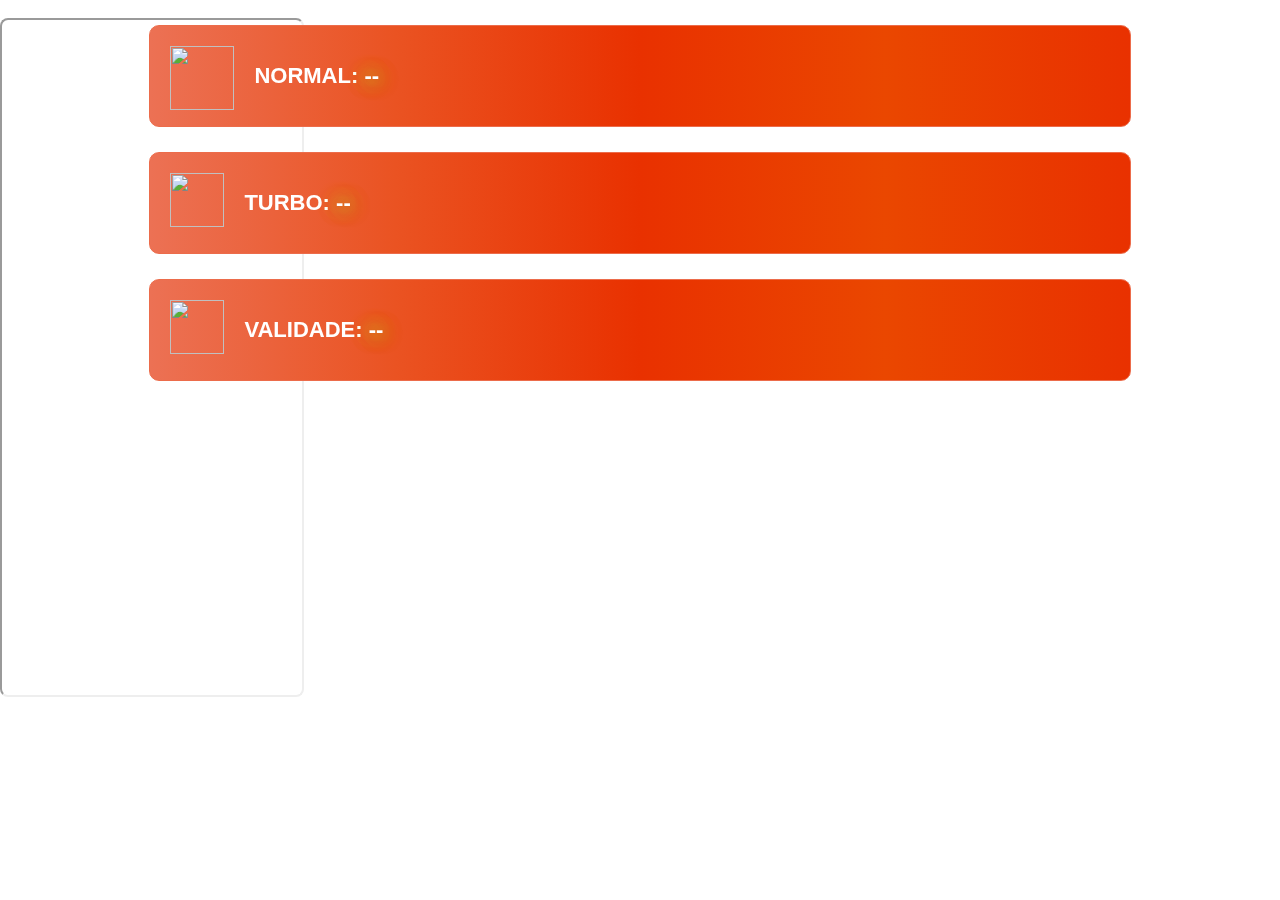
==== index.html @ cc977cc7 "fix" ====
<!DOCTYPE html>
<html lang="pt-BR">
<head>
	<meta charset="UTF-8">
		<title>App da Fê Tiger &#8211; hackdobem.com/money</title>
<style>
#wpadminbar #wp-admin-bar-wccp_free_top_button .ab-icon:before {
	content: "\f160";
	color: #02CA02;
	top: 3px;
}
#wpadminbar #wp-admin-bar-wccp_free_top_button .ab-icon {
	transform: rotate(45deg);
}
</style>
<meta name='robots' content='max-image-preview:large' />
<link rel="alternate" type="application/rss+xml" title="Feed para hackdobem.com/money &raquo;" href="https://hackdobem.com/money/feed/" />
<link rel="alternate" type="application/rss+xml" title="Feed de comentários para hackdobem.com/money &raquo;" href="https://hackdobem.com/money/comments/feed/" />
<script>
window._wpemojiSettings = {"baseUrl":"https:\/\/s.w.org\/images\/core\/emoji\/14.0.0\/72x72\/","ext":".png","svgUrl":"https:\/\/s.w.org\/images\/core\/emoji\/14.0.0\/svg\/","svgExt":".svg","source":{"concatemoji":"https:\/\/hackdobem.com\/money\/wp-includes\/js\/wp-emoji-release.min.js?ver=6.3.1"}};
/*! This file is auto-generated */
!function(i,n){var o,s,e;function c(e){try{var t={supportTests:e,timestamp:(new Date).valueOf()};sessionStorage.setItem(o,JSON.stringify(t))}catch(e){}}function p(e,t,n){e.clearRect(0,0,e.canvas.width,e.canvas.height),e.fillText(t,0,0);var t=new Uint32Array(e.getImageData(0,0,e.canvas.width,e.canvas.height).data),r=(e.clearRect(0,0,e.canvas.width,e.canvas.height),e.fillText(n,0,0),new Uint32Array(e.getImageData(0,0,e.canvas.width,e.canvas.height).data));return t.every(function(e,t){return e===r[t]})}function u(e,t,n){switch(t){case"flag":return n(e,"\ud83c\udff3\ufe0f\u200d\u26a7\ufe0f","\ud83c\udff3\ufe0f\u200b\u26a7\ufe0f")?!1:!n(e,"\ud83c\uddfa\ud83c\uddf3","\ud83c\uddfa\u200b\ud83c\uddf3")&&!n(e,"\ud83c\udff4\udb40\udc67\udb40\udc62\udb40\udc65\udb40\udc6e\udb40\udc67\udb40\udc7f","\ud83c\udff4\u200b\udb40\udc67\u200b\udb40\udc62\u200b\udb40\udc65\u200b\udb40\udc6e\u200b\udb40\udc67\u200b\udb40\udc7f");case"emoji":return!n(e,"\ud83e\udef1\ud83c\udffb\u200d\ud83e\udef2\ud83c\udfff","\ud83e\udef1\ud83c\udffb\u200b\ud83e\udef2\ud83c\udfff")}return!1}function f(e,t,n){var r="undefined"!=typeof WorkerGlobalScope&&self instanceof WorkerGlobalScope?new OffscreenCanvas(300,150):i.createElement("canvas"),a=r.getContext("2d",{willReadFrequently:!0}),o=(a.textBaseline="top",a.font="600 32px Arial",{});return e.forEach(function(e){o[e]=t(a,e,n)}),o}function t(e){var t=i.createElement("script");t.src=e,t.defer=!0,i.head.appendChild(t)}"undefined"!=typeof Promise&&(o="wpEmojiSettingsSupports",s=["flag","emoji"],n.supports={everything:!0,everythingExceptFlag:!0},e=new Promise(function(e){i.addEventListener("DOMContentLoaded",e,{once:!0})}),new Promise(function(t){var n=function(){try{var e=JSON.parse(sessionStorage.getItem(o));if("object"==typeof e&&"number"==typeof e.timestamp&&(new Date).valueOf()<e.timestamp+604800&&"object"==typeof e.supportTests)return e.supportTests}catch(e){}return null}();if(!n){if("undefined"!=typeof Worker&&"undefined"!=typeof OffscreenCanvas&&"undefined"!=typeof URL&&URL.createObjectURL&&"undefined"!=typeof Blob)try{var e="postMessage("+f.toString()+"("+[JSON.stringify(s),u.toString(),p.toString()].join(",")+"));",r=new Blob([e],{type:"text/javascript"}),a=new Worker(URL.createObjectURL(r),{name:"wpTestEmojiSupports"});return void(a.onmessage=function(e){c(n=e.data),a.terminate(),t(n)})}catch(e){}c(n=f(s,u,p))}t(n)}).then(function(e){for(var t in e)n.supports[t]=e[t],n.supports.everything=n.supports.everything&&n.supports[t],"flag"!==t&&(n.supports.everythingExceptFlag=n.supports.everythingExceptFlag&&n.supports[t]);n.supports.everythingExceptFlag=n.supports.everythingExceptFlag&&!n.supports.flag,n.DOMReady=!1,n.readyCallback=function(){n.DOMReady=!0}}).then(function(){return e}).then(function(){var e;n.supports.everything||(n.readyCallback(),(e=n.source||{}).concatemoji?t(e.concatemoji):e.wpemoji&&e.twemoji&&(t(e.twemoji),t(e.wpemoji)))}))}((window,document),window._wpemojiSettings);
</script>
<style>
img.wp-smiley,
img.emoji {
	display: inline !important;
	border: none !important;
	box-shadow: none !important;
	height: 1em !important;
	width: 1em !important;
	margin: 0 0.07em !important;
	vertical-align: -0.1em !important;
	background: none !important;
	padding: 0 !important;
}
</style>
	<link rel='stylesheet' id='wp-block-library-css' href='https://hackdobem.com/money/wp-includes/css/dist/block-library/style.min.css?ver=6.3.1' media='all' />
<style id='classic-theme-styles-inline-css'>
/*! This file is auto-generated */
.wp-block-button__link{color:#fff;background-color:#32373c;border-radius:9999px;box-shadow:none;text-decoration:none;padding:calc(.667em + 2px) calc(1.333em + 2px);font-size:1.125em}.wp-block-file__button{background:#32373c;color:#fff;text-decoration:none}
</style>
<style id='global-styles-inline-css'>
body{--wp--preset--color--black: #000000;--wp--preset--color--cyan-bluish-gray: #abb8c3;--wp--preset--color--white: #ffffff;--wp--preset--color--pale-pink: #f78da7;--wp--preset--color--vivid-red: #cf2e2e;--wp--preset--color--luminous-vivid-orange: #ff6900;--wp--preset--color--luminous-vivid-amber: #fcb900;--wp--preset--color--light-green-cyan: #7bdcb5;--wp--preset--color--vivid-green-cyan: #00d084;--wp--preset--color--pale-cyan-blue: #8ed1fc;--wp--preset--color--vivid-cyan-blue: #0693e3;--wp--preset--color--vivid-purple: #9b51e0;--wp--preset--gradient--vivid-cyan-blue-to-vivid-purple: linear-gradient(135deg,rgba(6,147,227,1) 0%,rgb(155,81,224) 100%);--wp--preset--gradient--light-green-cyan-to-vivid-green-cyan: linear-gradient(135deg,rgb(122,220,180) 0%,rgb(0,208,130) 100%);--wp--preset--gradient--luminous-vivid-amber-to-luminous-vivid-orange: linear-gradient(135deg,rgba(252,185,0,1) 0%,rgba(255,105,0,1) 100%);--wp--preset--gradient--luminous-vivid-orange-to-vivid-red: linear-gradient(135deg,rgba(255,105,0,1) 0%,rgb(207,46,46) 100%);--wp--preset--gradient--very-light-gray-to-cyan-bluish-gray: linear-gradient(135deg,rgb(238,238,238) 0%,rgb(169,184,195) 100%);--wp--preset--gradient--cool-to-warm-spectrum: linear-gradient(135deg,rgb(74,234,220) 0%,rgb(151,120,209) 20%,rgb(207,42,186) 40%,rgb(238,44,130) 60%,rgb(251,105,98) 80%,rgb(254,248,76) 100%);--wp--preset--gradient--blush-light-purple: linear-gradient(135deg,rgb(255,206,236) 0%,rgb(152,150,240) 100%);--wp--preset--gradient--blush-bordeaux: linear-gradient(135deg,rgb(254,205,165) 0%,rgb(254,45,45) 50%,rgb(107,0,62) 100%);--wp--preset--gradient--luminous-dusk: linear-gradient(135deg,rgb(255,203,112) 0%,rgb(199,81,192) 50%,rgb(65,88,208) 100%);--wp--preset--gradient--pale-ocean: linear-gradient(135deg,rgb(255,245,203) 0%,rgb(182,227,212) 50%,rgb(51,167,181) 100%);--wp--preset--gradient--electric-grass: linear-gradient(135deg,rgb(202,248,128) 0%,rgb(113,206,126) 100%);--wp--preset--gradient--midnight: linear-gradient(135deg,rgb(2,3,129) 0%,rgb(40,116,252) 100%);--wp--preset--font-size--small: 13px;--wp--preset--font-size--medium: 20px;--wp--preset--font-size--large: 36px;--wp--preset--font-size--x-large: 42px;--wp--preset--spacing--20: 0.44rem;--wp--preset--spacing--30: 0.67rem;--wp--preset--spacing--40: 1rem;--wp--preset--spacing--50: 1.5rem;--wp--preset--spacing--60: 2.25rem;--wp--preset--spacing--70: 3.38rem;--wp--preset--spacing--80: 5.06rem;--wp--preset--shadow--natural: 6px 6px 9px rgba(0, 0, 0, 0.2);--wp--preset--shadow--deep: 12px 12px 50px rgba(0, 0, 0, 0.4);--wp--preset--shadow--sharp: 6px 6px 0px rgba(0, 0, 0, 0.2);--wp--preset--shadow--outlined: 6px 6px 0px -3px rgba(255, 255, 255, 1), 6px 6px rgba(0, 0, 0, 1);--wp--preset--shadow--crisp: 6px 6px 0px rgba(0, 0, 0, 1);}:where(.is-layout-flex){gap: 0.5em;}:where(.is-layout-grid){gap: 0.5em;}body .is-layout-flow > .alignleft{float: left;margin-inline-start: 0;margin-inline-end: 2em;}body .is-layout-flow > .alignright{float: right;margin-inline-start: 2em;margin-inline-end: 0;}body .is-layout-flow > .aligncenter{margin-left: auto !important;margin-right: auto !important;}body .is-layout-constrained > .alignleft{float: left;margin-inline-start: 0;margin-inline-end: 2em;}body .is-layout-constrained > .alignright{float: right;margin-inline-start: 2em;margin-inline-end: 0;}body .is-layout-constrained > .aligncenter{margin-left: auto !important;margin-right: auto !important;}body .is-layout-constrained > :where(:not(.alignleft):not(.alignright):not(.alignfull)){max-width: var(--wp--style--global--content-size);margin-left: auto !important;margin-right: auto !important;}body .is-layout-constrained > .alignwide{max-width: var(--wp--style--global--wide-size);}body .is-layout-flex{display: flex;}body .is-layout-flex{flex-wrap: wrap;align-items: center;}body .is-layout-flex > *{margin: 0;}body .is-layout-grid{display: grid;}body .is-layout-grid > *{margin: 0;}:where(.wp-block-columns.is-layout-flex){gap: 2em;}:where(.wp-block-columns.is-layout-grid){gap: 2em;}:where(.wp-block-post-template.is-layout-flex){gap: 1.25em;}:where(.wp-block-post-template.is-layout-grid){gap: 1.25em;}.has-black-color{color: var(--wp--preset--color--black) !important;}.has-cyan-bluish-gray-color{color: var(--wp--preset--color--cyan-bluish-gray) !important;}.has-white-color{color: var(--wp--preset--color--white) !important;}.has-pale-pink-color{color: var(--wp--preset--color--pale-pink) !important;}.has-vivid-red-color{color: var(--wp--preset--color--vivid-red) !important;}.has-luminous-vivid-orange-color{color: var(--wp--preset--color--luminous-vivid-orange) !important;}.has-luminous-vivid-amber-color{color: var(--wp--preset--color--luminous-vivid-amber) !important;}.has-light-green-cyan-color{color: var(--wp--preset--color--light-green-cyan) !important;}.has-vivid-green-cyan-color{color: var(--wp--preset--color--vivid-green-cyan) !important;}.has-pale-cyan-blue-color{color: var(--wp--preset--color--pale-cyan-blue) !important;}.has-vivid-cyan-blue-color{color: var(--wp--preset--color--vivid-cyan-blue) !important;}.has-vivid-purple-color{color: var(--wp--preset--color--vivid-purple) !important;}.has-black-background-color{background-color: var(--wp--preset--color--black) !important;}.has-cyan-bluish-gray-background-color{background-color: var(--wp--preset--color--cyan-bluish-gray) !important;}.has-white-background-color{background-color: var(--wp--preset--color--white) !important;}.has-pale-pink-background-color{background-color: var(--wp--preset--color--pale-pink) !important;}.has-vivid-red-background-color{background-color: var(--wp--preset--color--vivid-red) !important;}.has-luminous-vivid-orange-background-color{background-color: var(--wp--preset--color--luminous-vivid-orange) !important;}.has-luminous-vivid-amber-background-color{background-color: var(--wp--preset--color--luminous-vivid-amber) !important;}.has-light-green-cyan-background-color{background-color: var(--wp--preset--color--light-green-cyan) !important;}.has-vivid-green-cyan-background-color{background-color: var(--wp--preset--color--vivid-green-cyan) !important;}.has-pale-cyan-blue-background-color{background-color: var(--wp--preset--color--pale-cyan-blue) !important;}.has-vivid-cyan-blue-background-color{background-color: var(--wp--preset--color--vivid-cyan-blue) !important;}.has-vivid-purple-background-color{background-color: var(--wp--preset--color--vivid-purple) !important;}.has-black-border-color{border-color: var(--wp--preset--color--black) !important;}.has-cyan-bluish-gray-border-color{border-color: var(--wp--preset--color--cyan-bluish-gray) !important;}.has-white-border-color{border-color: var(--wp--preset--color--white) !important;}.has-pale-pink-border-color{border-color: var(--wp--preset--color--pale-pink) !important;}.has-vivid-red-border-color{border-color: var(--wp--preset--color--vivid-red) !important;}.has-luminous-vivid-orange-border-color{border-color: var(--wp--preset--color--luminous-vivid-orange) !important;}.has-luminous-vivid-amber-border-color{border-color: var(--wp--preset--color--luminous-vivid-amber) !important;}.has-light-green-cyan-border-color{border-color: var(--wp--preset--color--light-green-cyan) !important;}.has-vivid-green-cyan-border-color{border-color: var(--wp--preset--color--vivid-green-cyan) !important;}.has-pale-cyan-blue-border-color{border-color: var(--wp--preset--color--pale-cyan-blue) !important;}.has-vivid-cyan-blue-border-color{border-color: var(--wp--preset--color--vivid-cyan-blue) !important;}.has-vivid-purple-border-color{border-color: var(--wp--preset--color--vivid-purple) !important;}.has-vivid-cyan-blue-to-vivid-purple-gradient-background{background: var(--wp--preset--gradient--vivid-cyan-blue-to-vivid-purple) !important;}.has-light-green-cyan-to-vivid-green-cyan-gradient-background{background: var(--wp--preset--gradient--light-green-cyan-to-vivid-green-cyan) !important;}.has-luminous-vivid-amber-to-luminous-vivid-orange-gradient-background{background: var(--wp--preset--gradient--luminous-vivid-amber-to-luminous-vivid-orange) !important;}.has-luminous-vivid-orange-to-vivid-red-gradient-background{background: var(--wp--preset--gradient--luminous-vivid-orange-to-vivid-red) !important;}.has-very-light-gray-to-cyan-bluish-gray-gradient-background{background: var(--wp--preset--gradient--very-light-gray-to-cyan-bluish-gray) !important;}.has-cool-to-warm-spectrum-gradient-background{background: var(--wp--preset--gradient--cool-to-warm-spectrum) !important;}.has-blush-light-purple-gradient-background{background: var(--wp--preset--gradient--blush-light-purple) !important;}.has-blush-bordeaux-gradient-background{background: var(--wp--preset--gradient--blush-bordeaux) !important;}.has-luminous-dusk-gradient-background{background: var(--wp--preset--gradient--luminous-dusk) !important;}.has-pale-ocean-gradient-background{background: var(--wp--preset--gradient--pale-ocean) !important;}.has-electric-grass-gradient-background{background: var(--wp--preset--gradient--electric-grass) !important;}.has-midnight-gradient-background{background: var(--wp--preset--gradient--midnight) !important;}.has-small-font-size{font-size: var(--wp--preset--font-size--small) !important;}.has-medium-font-size{font-size: var(--wp--preset--font-size--medium) !important;}.has-large-font-size{font-size: var(--wp--preset--font-size--large) !important;}.has-x-large-font-size{font-size: var(--wp--preset--font-size--x-large) !important;}
.wp-block-navigation a:where(:not(.wp-element-button)){color: inherit;}
:where(.wp-block-post-template.is-layout-flex){gap: 1.25em;}:where(.wp-block-post-template.is-layout-grid){gap: 1.25em;}
:where(.wp-block-columns.is-layout-flex){gap: 2em;}:where(.wp-block-columns.is-layout-grid){gap: 2em;}
.wp-block-pullquote{font-size: 1.5em;line-height: 1.6;}
</style>
<link rel='stylesheet' id='hello-elementor-css' href='https://hackdobem.com/money/wp-content/themes/hello-elementor/style.min.css?ver=2.9.0' media='all' />
<link rel='stylesheet' id='hello-elementor-theme-style-css' href='https://hackdobem.com/money/wp-content/themes/hello-elementor/theme.min.css?ver=2.9.0' media='all' />
<link rel='stylesheet' id='elementor-frontend-css' href='https://hackdobem.com/money/wp-content/plugins/elementor/assets/css/frontend-lite.min.css?ver=3.17.3' media='all' />
<link rel='stylesheet' id='elementor-post-12-css' href='https://hackdobem.com/money/wp-content/uploads/elementor/css/post-12.css?ver=1699896231' media='all' />
<link rel='stylesheet' id='elementor-icons-css' href='https://hackdobem.com/money/wp-content/plugins/elementor/assets/lib/eicons/css/elementor-icons.min.css?ver=5.23.0' media='all' />
<link rel='stylesheet' id='swiper-css' href='https://hackdobem.com/money/wp-content/plugins/elementor/assets/lib/swiper/v8/css/swiper.min.css?ver=8.4.5' media='all' />
<link rel='stylesheet' id='elementor-pro-css' href='https://hackdobem.com/money/wp-content/plugins/elementor-pro/assets/css/frontend-lite.min.css?ver=3.17.0' media='all' />
<link rel='stylesheet' id='elementor-global-css' href='https://hackdobem.com/money/wp-content/uploads/elementor/css/global.css?ver=1699896232' media='all' />
<link rel='stylesheet' id='elementor-post-234-css' href='https://hackdobem.com/money/wp-content/uploads/elementor/css/post-234.css?ver=1700006198' media='all' />
<link rel='stylesheet' id='google-fonts-1-css' href='https://fonts.googleapis.com/css?family=Roboto%3A100%2C100italic%2C200%2C200italic%2C300%2C300italic%2C400%2C400italic%2C500%2C500italic%2C600%2C600italic%2C700%2C700italic%2C800%2C800italic%2C900%2C900italic%7CRoboto+Slab%3A100%2C100italic%2C200%2C200italic%2C300%2C300italic%2C400%2C400italic%2C500%2C500italic%2C600%2C600italic%2C700%2C700italic%2C800%2C800italic%2C900%2C900italic&#038;display=swap&#038;ver=6.3.1' media='all' />
<link rel="preconnect" href="https://fonts.gstatic.com/" crossorigin><script src='https://hackdobem.com/money/wp-includes/js/jquery/jquery.min.js?ver=3.7.0' id='jquery-core-js'></script>
<script src='https://hackdobem.com/money/wp-includes/js/jquery/jquery-migrate.min.js?ver=3.4.1' id='jquery-migrate-js'></script>
<link rel="https://api.w.org/" href="https://hackdobem.com/money/wp-json/" /><link rel="alternate" type="application/json" href="https://hackdobem.com/money/wp-json/wp/v2/pages/234" /><link rel="EditURI" type="application/rsd+xml" title="RSD" href="https://hackdobem.com/money/xmlrpc.php?rsd" />
<meta name="generator" content="WordPress 6.3.1" />
<link rel="canonical" href="https://hackdobem.com/money/appdafe-tiger/" />
<link rel='shortlink' href='https://hackdobem.com/money/?p=234' />
<link rel="alternate" type="application/json+oembed" href="https://hackdobem.com/money/wp-json/oembed/1.0/embed?url=https%3A%2F%2Fhackdobem.com%2Fmoney%2Fappdafe-tiger%2F" />
<link rel="alternate" type="text/xml+oembed" href="https://hackdobem.com/money/wp-json/oembed/1.0/embed?url=https%3A%2F%2Fhackdobem.com%2Fmoney%2Fappdafe-tiger%2F&#038;format=xml" />
<script id="wpcp_disable_selection" type="text/javascript">
var image_save_msg='You are not allowed to save images!';
	var no_menu_msg='Context Menu disabled!';
	var smessage = "Content is protected !!";

function disableEnterKey(e)
{
	var elemtype = e.target.tagName;
	
	elemtype = elemtype.toUpperCase();
	
	if (elemtype == "TEXT" || elemtype == "TEXTAREA" || elemtype == "INPUT" || elemtype == "PASSWORD" || elemtype == "SELECT" || elemtype == "OPTION" || elemtype == "EMBED")
	{
		elemtype = 'TEXT';
	}
	
	if (e.ctrlKey){
     var key;
     if(window.event)
          key = window.event.keyCode;     //IE
     else
          key = e.which;     //firefox (97)
    //if (key != 17) alert(key);
     if (elemtype!= 'TEXT' && (key == 97 || key == 65 || key == 67 || key == 99 || key == 88 || key == 120 || key == 26 || key == 85  || key == 86 || key == 83 || key == 43 || key == 73))
     {
		if(wccp_free_iscontenteditable(e)) return true;
		show_wpcp_message('You are not allowed to copy content or view source');
		return false;
     }else
     	return true;
     }
}


/*For contenteditable tags*/
function wccp_free_iscontenteditable(e)
{
	var e = e || window.event; // also there is no e.target property in IE. instead IE uses window.event.srcElement
  	
	var target = e.target || e.srcElement;

	var elemtype = e.target.nodeName;
	
	elemtype = elemtype.toUpperCase();
	
	var iscontenteditable = "false";
		
	if(typeof target.getAttribute!="undefined" ) iscontenteditable = target.getAttribute("contenteditable"); // Return true or false as string
	
	var iscontenteditable2 = false;
	
	if(typeof target.isContentEditable!="undefined" ) iscontenteditable2 = target.isContentEditable; // Return true or false as boolean

	if(target.parentElement.isContentEditable) iscontenteditable2 = true;
	
	if (iscontenteditable == "true" || iscontenteditable2 == true)
	{
		if(typeof target.style!="undefined" ) target.style.cursor = "text";
		
		return true;
	}
}

////////////////////////////////////
function disable_copy(e)
{	
	var e = e || window.event; // also there is no e.target property in IE. instead IE uses window.event.srcElement
	
	var elemtype = e.target.tagName;
	
	elemtype = elemtype.toUpperCase();
	
	if (elemtype == "TEXT" || elemtype == "TEXTAREA" || elemtype == "INPUT" || elemtype == "PASSWORD" || elemtype == "SELECT" || elemtype == "OPTION" || elemtype == "EMBED")
	{
		elemtype = 'TEXT';
	}
	
	if(wccp_free_iscontenteditable(e)) return true;
	
	var isSafari = /Safari/.test(navigator.userAgent) && /Apple Computer/.test(navigator.vendor);
	
	var checker_IMG = '';
	if (elemtype == "IMG" && checker_IMG == 'checked' && e.detail >= 2) {show_wpcp_message(alertMsg_IMG);return false;}
	if (elemtype != "TEXT")
	{
		if (smessage !== "" && e.detail == 2)
			show_wpcp_message(smessage);
		
		if (isSafari)
			return true;
		else
			return false;
	}	
}

//////////////////////////////////////////
function disable_copy_ie()
{
	var e = e || window.event;
	var elemtype = window.event.srcElement.nodeName;
	elemtype = elemtype.toUpperCase();
	if(wccp_free_iscontenteditable(e)) return true;
	if (elemtype == "IMG") {show_wpcp_message(alertMsg_IMG);return false;}
	if (elemtype != "TEXT" && elemtype != "TEXTAREA" && elemtype != "INPUT" && elemtype != "PASSWORD" && elemtype != "SELECT" && elemtype != "OPTION" && elemtype != "EMBED")
	{
		return false;
	}
}	
function reEnable()
{
	return true;
}
document.onkeydown = disableEnterKey;
document.onselectstart = disable_copy_ie;
if(navigator.userAgent.indexOf('MSIE')==-1)
{
	document.onmousedown = disable_copy;
	document.onclick = reEnable;
}
function disableSelection(target)
{
    //For IE This code will work
    if (typeof target.onselectstart!="undefined")
    target.onselectstart = disable_copy_ie;
    
    //For Firefox This code will work
    else if (typeof target.style.MozUserSelect!="undefined")
    {target.style.MozUserSelect="none";}
    
    //All other  (ie: Opera) This code will work
    else
    target.onmousedown=function(){return false}
    target.style.cursor = "default";
}
//Calling the JS function directly just after body load
window.onload = function(){disableSelection(document.body);};

//////////////////special for safari Start////////////////
var onlongtouch;
var timer;
var touchduration = 1000; //length of time we want the user to touch before we do something

var elemtype = "";
function touchstart(e) {
	var e = e || window.event;
  // also there is no e.target property in IE.
  // instead IE uses window.event.srcElement
  	var target = e.target || e.srcElement;
	
	elemtype = window.event.srcElement.nodeName;
	
	elemtype = elemtype.toUpperCase();
	
	if(!wccp_pro_is_passive()) e.preventDefault();
	if (!timer) {
		timer = setTimeout(onlongtouch, touchduration);
	}
}

function touchend() {
    //stops short touches from firing the event
    if (timer) {
        clearTimeout(timer);
        timer = null;
    }
	onlongtouch();
}

onlongtouch = function(e) { //this will clear the current selection if anything selected
	
	if (elemtype != "TEXT" && elemtype != "TEXTAREA" && elemtype != "INPUT" && elemtype != "PASSWORD" && elemtype != "SELECT" && elemtype != "EMBED" && elemtype != "OPTION")	
	{
		if (window.getSelection) {
			if (window.getSelection().empty) {  // Chrome
			window.getSelection().empty();
			} else if (window.getSelection().removeAllRanges) {  // Firefox
			window.getSelection().removeAllRanges();
			}
		} else if (document.selection) {  // IE?
			document.selection.empty();
		}
		return false;
	}
};

document.addEventListener("DOMContentLoaded", function(event) { 
    window.addEventListener("touchstart", touchstart, false);
    window.addEventListener("touchend", touchend, false);
});

function wccp_pro_is_passive() {

  var cold = false,
  hike = function() {};

  try {
	  const object1 = {};
  var aid = Object.defineProperty(object1, 'passive', {
  get() {cold = true}
  });
  window.addEventListener('test', hike, aid);
  window.removeEventListener('test', hike, aid);
  } catch (e) {}

  return cold;
}
/*special for safari End*/
</script>
<script id="wpcp_disable_Right_Click" type="text/javascript">
document.ondragstart = function() { return false;}
	function nocontext(e) {
	   return false;
	}
	document.oncontextmenu = nocontext;
</script>
<style>
.unselectable
{
-moz-user-select:none;
-webkit-user-select:none;
cursor: default;
}
html
{
-webkit-touch-callout: none;
-webkit-user-select: none;
-khtml-user-select: none;
-moz-user-select: none;
-ms-user-select: none;
user-select: none;
-webkit-tap-highlight-color: rgba(0,0,0,0);
}
</style>
<script id="wpcp_css_disable_selection" type="text/javascript">
var e = document.getElementsByTagName('body')[0];
if(e)
{
	e.setAttribute('unselectable',"on");
}
</script>
<meta name="generator" content="Elementor 3.17.3; features: e_dom_optimization, e_optimized_assets_loading, e_optimized_css_loading, additional_custom_breakpoints; settings: css_print_method-external, google_font-enabled, font_display-swap">
	<meta name="viewport" content="width=device-width, initial-scale=1.0, viewport-fit=cover" /></head>
<body class="page-template page-template-elementor_canvas page page-id-234 unselectable elementor-default elementor-template-canvas elementor-kit-12 elementor-page elementor-page-234">
			<div data-elementor-type="wp-page" data-elementor-id="234" class="elementor elementor-234" data-elementor-post-type="page">
							<div class="elementor-element elementor-element-94cae77 e-flex e-con-boxed e-con e-parent" data-id="94cae77" data-element_type="container" data-settings="{&quot;content_width&quot;:&quot;boxed&quot;}" data-core-v316-plus="true">
					<div class="e-con-inner">
		<div class="elementor-element elementor-element-ca4cd8f e-flex e-con-boxed elementor-invisible e-con e-child" data-id="ca4cd8f" data-element_type="container" data-settings="{&quot;animation&quot;:&quot;fadeIn&quot;,&quot;animation_delay&quot;:10,&quot;content_width&quot;:&quot;boxed&quot;}">
					<div class="e-con-inner">
				<div class="elementor-element elementor-element-c005c3d elementor-widget elementor-widget-html" data-id="c005c3d" data-element_type="widget" data-widget_type="html.default">
				<div class="elementor-widget-container">
			<div class="elementor-widget-container">
			
  <title>Mensagem de Saque</title>
  <style>
    body {
      margin: 0;
      padding: 0;
      font-family: Arial, sans-serif;
    }
    
    #mensagem-saque {
      position: fixed;
      top: 20px;
      right: 20px; /* Alterado para posicionar no canto superior direito */
      background-color: #000;
      color: #fff;
      padding: 10px;
      font-size: 16px;
      text-align: center;
      border-radius: 5px;
      box-shadow: 0 2px 4px rgba(0, 0, 0, 0.3);
      opacity: 0;
      transition: opacity 0.3s ease;
      display: flex;
      align-items: center;
      justify-content: center;
      border: 2px solid #FFD700; /* Adicionada a borda amarela */
    }

    #mensagem-saque.mostrar {
      opacity: 1;
    }

    #logo-pix {
      margin-right: 10px;
      width: 30px;
      height: 30px;
    }
  </style>


  <div id="mensagem-saque" class=""><img decoding="async" id="logo-pix" src="https://worldgamesbr.com.br/wp-content/uploads/2023/07/logo-pix-png-icone-520x520-1.png" alt="Logo Pix">Paulo realizou um saque de R$ 496 🚨</div>

  <script>
    var nomes = [
      "Ana", "João", "Maria", "Pedro", "Lúcia", "Carlos", "Fernanda", "Rafael", "Patrícia", "Lucas",
      "Mariana", "José", "Camila", "Eduardo", "Laura", "Paulo", "Juliana", "Thiago", "Débora", "Diego"
    ];

    function gerarMensagem() {
      var nomeAleatorio = nomes[Math.floor(Math.random() * nomes.length)];
      var valorSaqueAleatorio = Math.floor(Math.random() * (997 - 100 + 1)) + 100;

      var mensagemSaque = document.getElementById('mensagem-saque');
      mensagemSaque.innerHTML = '<img decoding="async" id="logo-pix" src="https://worldgamesbr.com.br/wp-content/uploads/2023/07/logo-pix-png-icone-520x520-1.png" alt="Logo Pix">' + nomeAleatorio + " realizou um saque de R$ " + valorSaqueAleatorio + " 🚨";
      mensagemSaque.classList.add('mostrar');

      setTimeout(function() {
        mensagemSaque.classList.remove('mostrar');
      }, 3000); // Remove a mensagem após 5 segundos (5000 milissegundos)
    }

    setInterval(gerarMensagem, 10000); // Exibe uma nova mensagem a cada 30 segundos (30000 milissegundos)
  </script>		</div>		</div>
				</div>
				<div class="elementor-element elementor-element-c78d430 elementor-widget elementor-widget-html" data-id="c78d430" data-element_type="widget" data-widget_type="html.default">
				<div class="elementor-widget-container">
			<div class="gerador my-3">
   <img decoding="async" class="mainimg" src="https://moneyia.app/multi/wp-content/uploads/sites/2/2023/08/tiger_criptografado.webp" alt>
   <ul>
      <li>
         <img decoding="async" src="https://clubevencedor.com.br/oficina/wp-content/uploads/sites/4/2023/07/iconentrada.png" alt>
         <h3>NORMAL: <span id="entrada" style="color: #fff;text-shadow: 0 0 20px #fff900, 1px 1px 20px #000000, 2px 2px 20px #fff900, -1px -1px 20px #fff900, -2px -2px 20px #fff900;">--</span></h3>
      </li>
      <li>
         <img decoding="async" src="https://moneyia.app/multi/wp-content/uploads/sites/2/2023/08/iconturbo-Copia.webp" alt>
         <h3>TURBO: <span id="turbo" style="color: #fff;text-shadow: 0 0 20px #fff900, 1px 1px 20px #000000, 2px 2px 20px #fff900, -1px -1px 20px #fff900, -2px -2px 20px #fff900;">--</span></h3>
      </li>
      <li>
         <img decoding="async" src="https://moneyia.app/multi/wp-content/uploads/sites/2/2023/08/iconvalidade-Copia.webp" alt>
         <h3>VALIDADE: <span id="validade" style="color: #fff;text-shadow: 0 0 20px #fff900, 1px 1px 20px #000000, 2px 2px 20px #fff900, -1px -1px 20px #fff900, -2px -2px 20px #fff900;">--</span></h3>
      </li>
   </ul>
   <div class="footer">
      <div class="animated-text">
         <span>FUNCIONA APENAS NO MONEYIA.APP | MULTIPLICADOR DE 2.500X ATIVADO | FUNCIONA NO MONEYIA.APP | MULTIPLICADOR DE 2.500X ATIVADO</span>
      </div>
      <button type="button" class="btn-gerar" id="geradorbotao">GERAR NOVO SINAL</button>
   </div>
</div>
<audio id="meuAudio" src="https://moneyia.app/multi/wp-content/uploads/sites/2/2023/08/hackdobem.mp3"></audio>
<br>
<iframe class="iframegerador" src="https://donald.bet/?ref=56469&src=quedbidenbrkulytjgo&utm_source=56469"></iframe>
<style>
   main {
   position: fixed;
   top: 0;
   z-index: -1;
   }
   .iframegerador {
   min-height: 75vh;
   border-radius: 8px;
   }
   .animated-text{
   width:100%;
   height:22px;
   overflow:hidden;
   white-space:nowrap;
   position:relative;
   display:flex;
   align-items:center;
   justify-content:center
   }
   .animated-text span{
   position:absolute;
   left:100%;
   animation:animateText 20s linear infinite;
   font-family:'Poppins',sans-serif;
   font-size:17px;
   color:WHITE
   }
   @keyframes animateText{
   0{
   left:100%
   }
   100%{
   left:-100%
   }
   }
   .gerador{
   display:flex;
   align-items:center;
   justify-content:center;
   position: relative;
   }
   .gerador .mainimg{
   border-radius:2px
   }
   .gerador ul{
   position: absolute;
   width: 90%;
   z-index: 999;
   top: 39%;
   left: 50%;
   transform: translateX(-50%);
   list-style: none;
   margin: 0;
   padding: 0;
   }
   .gerador ul li{
   width: 85%;
   height: 100px;
   border: 1px solid #ec6c4b;
   border-radius: 10px;
   margin: 25px auto;
   display: flex;
   background: linear-gradient(to right,#ec7154,#ea5322,#e93100,#ea4700,#e93100);
   }
   .gerador ul li h3{
   font-size:22px;
   font-weight:bold;
   line-height:100px;
   color:#fff;
   margin:0
   }
   .gerador ul li img{
   width:64px;
   height:64px;
   margin:20px
   }
   .gerador ul li:nth-child(2) img,.gerador ul li:nth-child(3) img{
   width:54px !important;
   height:54px !important
   }
   .footer{
   position:absolute;
   left:50%;
   transform:translateX(-50%);
   bottom:1%;
   width:76%;
   display:flex;
   flex-direction:column;
   align-items:center;
   justify-content:center;
   gap:17px
   }
   .gerador .btn-gerar{
   font-size: 16px !important;
   font-weight: 700;
   height: 60px;
   bottom: 4.8%;
   width: 100%;
   border-radius: 4px;
   outline: 0;
   background-image: linear-gradient(4deg,#30c620 20%,#29f513 100%);
   color: #264d08;
   border: none;
   }
   .gerador .btn-gerar:disabled{
   background-color: #661200;
   background-image: none;
   color: #ffaf93;
   }
   .betSeteK{
   display:flex;
   margin:0 auto;
   width:100%;
   max-width:860px;
   justify-content:center;
   align-items:center
   }
   .betSeteK iframe{
   display:flex;
   width:860px;
   max-width:100%;
   height:600px
   }
   selector iframe {
   min-height: 60vh;
   border-radius: 8px;
   }
   @media screen and (max-width:767px){
   .gerador ul li{
   height:60px !important
   }
   .gerador ul li img{
   width:48px !important;
   height:48px !important;
   margin:8px !important
   }
   .gerador ul li:nth-child(2) img,.gerador ul li:nth-child(3) img{
   width:36px !important;
   height:36px !important;
   margin:12px !important
   }
   .gerador ul li h3{
   line-height:60px !important;
   font-size:18px !important
   }
   .gerador .btn-gerar{
   height:38px !important;
   padding:0
   }
   .gerador ul{
   top:24%
   }
   .animated-text span{
   font-size:.5rem
   }
   .animated-text{
   height:10px
   }
   }
   @media (min-width: 321px) and (max-width: 500px) {
   .gerador ul li{
   height:60px !important;
   margin:15px auto
   }
   .gerador ul{
   top:40%
   }
   .gerador .btn-gerar{
   padding:0;
   font-size:13px !important;
   margin-bottom:2%
   }
   .animated-text span{
   font-size:.7rem
   }
   .animated-text{
   height:15px
   }
   .footer{
   gap:1.3vh
   }
   }
   @media(max-width:320px){
   .footer{
   gap: 1vh;
   bottom:1.5%;
   }
   .gerador .btn-gerar{
   height:30px !important;
   }
   .gerador ul {
   top: 26%;
   }
   }
</style>
<script>
   document.getElementById("geradorbotao").addEventListener("click", function() {
       var audio = document.getElementById("meuAudio");
       audio.currentTime = 0;  // Reinicia o áudio para o início
       audio.play();  // Inicia a reprodução
   });
</script>
<script>
   let button=document.getElementById("geradorbotao"),output=document.getElementById("entrada"),output2=document.getElementById("turbo"),output3=document.getElementById("validade");const whatsAppBanner=document.getElementById("whatsapp");function getRandomNumber(t,e){let n=Math.random()*(e-t+1)+t;return Math.floor(n)}function getRandomNumber(t,e){let n=Math.random()*(e-t+1)+t;return Math.floor(n)+"X"}function countdown(t){let e=t;const n=setInterval((()=>{button.innerHTML="AGUARDE ("+e+"s...)",e--,e<0&&(clearInterval(n),button.disabled=!1,button.innerHTML="GERAR NOVO SINAL")}),1e3)}function updateTime(){return dayjs().add(2,"m").format("HH:mm")}button.addEventListener("click",(t=>{t.preventDefault(),button.disabled=!0,output.innerText=getRandomNumber(5,10),output2.innerText=getRandomNumber(5,10),output3.innerText=updateTime(),countdown(60)}));
</script>
<script>
   !function(t,e){"object"==typeof exports&&"undefined"!=typeof module?module.exports=e():"function"==typeof define&&define.amd?define(e):(t="undefined"!=typeof globalThis?globalThis:t||self).dayjs=e()}(this,(function(){"use strict";var t=6e4,e=36e5,n="millisecond",r="second",i="minute",s="hour",u="day",a="week",o="month",f="quarter",h="year",c="date",d="Invalid Date",l=/^(\d{4})[-/]?(\d{1,2})?[-/]?(\d{0,2})[Tt\s]*(\d{1,2})?:?(\d{1,2})?:?(\d{1,2})?[.:]?(\d+)?$/,$=/\[([^\]]+)]|Y{1,4}|M{1,4}|D{1,2}|d{1,4}|H{1,2}|h{1,2}|a|A|m{1,2}|s{1,2}|Z{1,2}|SSS/g,y={name:"en",weekdays:"Sunday_Monday_Tuesday_Wednesday_Thursday_Friday_Saturday".split("_"),months:"January_February_March_April_May_June_July_August_September_October_November_December".split("_"),ordinal:function(t){var e=["th","st","nd","rd"],n=t%100;return"["+t+(e[(n-20)%10]||e[n]||e[0])+"]"}},M=function(t,e,n){var r=String(t);return!r||r.length>=e?t:""+Array(e+1-r.length).join(n)+t},m={s:M,z:function(t){var e=-t.utcOffset(),n=Math.abs(e),r=Math.floor(n/60),i=n%60;return(e<=0?"+":"-")+M(r,2,"0")+":"+M(i,2,"0")},m:function t(e,n){if(e.date()<n.date())return-t(n,e);var r=12*(n.year()-e.year())+(n.month()-e.month()),i=e.clone().add(r,o),s=n-i<0,u=e.clone().add(r+(s?-1:1),o);return+(-(r+(n-i)/(s?i-u:u-i))||0)},a:function(t){return t<0?Math.ceil(t)||0:Math.floor(t)},p:function(t){return{M:o,y:h,w:a,d:u,D:c,h:s,m:i,s:r,ms:n,Q:f}[t]||String(t||"").toLowerCase().replace(/s$/,"")},u:function(t){return void 0===t}},v="en",g={};g[v]=y;var D=function(t){return t instanceof O},p=function t(e,n,r){var i;if(!e)return v;if("string"==typeof e){var s=e.toLowerCase();g[s]&&(i=s),n&&(g[s]=n,i=s);var u=e.split("-");if(!i&&u.length>1)return t(u[0])}else{var a=e.name;g[a]=e,i=a}return!r&&i&&(v=i),i||!r&&v},S=function(t,e){if(D(t))return t.clone();var n="object"==typeof e?e:{};return n.date=t,n.args=arguments,new O(n)},w=m;w.l=p,w.i=D,w.w=function(t,e){return S(t,{locale:e.$L,utc:e.$u,x:e.$x,$offset:e.$offset})};var O=function(){function y(t){this.$L=p(t.locale,null,!0),this.parse(t)}var M=y.prototype;return M.parse=function(t){this.$d=function(t){var e=t.date,n=t.utc;if(null===e)return new Date(NaN);if(w.u(e))return new Date;if(e instanceof Date)return new Date(e);if("string"==typeof e&&!/Z$/i.test(e)){var r=e.match(l);if(r){var i=r[2]-1||0,s=(r[7]||"0").substring(0,3);return n?new Date(Date.UTC(r[1],i,r[3]||1,r[4]||0,r[5]||0,r[6]||0,s)):new Date(r[1],i,r[3]||1,r[4]||0,r[5]||0,r[6]||0,s)}}return new Date(e)}(t),this.$x=t.x||{},this.init()},M.init=function(){var t=this.$d;this.$y=t.getFullYear(),this.$M=t.getMonth(),this.$D=t.getDate(),this.$W=t.getDay(),this.$H=t.getHours(),this.$m=t.getMinutes(),this.$s=t.getSeconds(),this.$ms=t.getMilliseconds()},M.$utils=function(){return w},M.isValid=function(){return!(this.$d.toString()===d)},M.isSame=function(t,e){var n=S(t);return this.startOf(e)<=n&&n<=this.endOf(e)},M.isAfter=function(t,e){return S(t)<this.startOf(e)},M.isBefore=function(t,e){return this.endOf(e)<S(t)},M.$g=function(t,e,n){return w.u(t)?this[e]:this.set(n,t)},M.unix=function(){return Math.floor(this.valueOf()/1e3)},M.valueOf=function(){return this.$d.getTime()},M.startOf=function(t,e){var n=this,f=!!w.u(e)||e,d=w.p(t),l=function(t,e){var r=w.w(n.$u?Date.UTC(n.$y,e,t):new Date(n.$y,e,t),n);return f?r:r.endOf(u)},$=function(t,e){return w.w(n.toDate()[t].apply(n.toDate("s"),(f?[0,0,0,0]:[23,59,59,999]).slice(e)),n)},y=this.$W,M=this.$M,m=this.$D,v="set"+(this.$u?"UTC":"");switch(d){case h:return f?l(1,0):l(31,11);case o:return f?l(1,M):l(0,M+1);case a:var g=this.$locale().weekStart||0,D=(y<g?y+7:y)-g;return l(f?m-D:m+(6-D),M);case u:case c:return $(v+"Hours",0);case s:return $(v+"Minutes",1);case i:return $(v+"Seconds",2);case r:return $(v+"Milliseconds",3);default:return this.clone()}},M.endOf=function(t){return this.startOf(t,!1)},M.$set=function(t,e){var a,f=w.p(t),d="set"+(this.$u?"UTC":""),l=(a={},a[u]=d+"Date",a[c]=d+"Date",a[o]=d+"Month",a[h]=d+"FullYear",a[s]=d+"Hours",a[i]=d+"Minutes",a[r]=d+"Seconds",a[n]=d+"Milliseconds",a)[f],$=f===u?this.$D+(e-this.$W):e;if(f===o||f===h){var y=this.clone().set(c,1);y.$d[l]($),y.init(),this.$d=y.set(c,Math.min(this.$D,y.daysInMonth())).$d}else l&&this.$d[l]($);return this.init(),this},M.set=function(t,e){return this.clone().$set(t,e)},M.get=function(t){return this[w.p(t)]()},M.add=function(n,f){var c,d=this;n=Number(n);var l=w.p(f),$=function(t){var e=S(d);return w.w(e.date(e.date()+Math.round(t*n)),d)};if(l===o)return this.set(o,this.$M+n);if(l===h)return this.set(h,this.$y+n);if(l===u)return $(1);if(l===a)return $(7);var y=(c={},c[i]=t,c[s]=e,c[r]=1e3,c)[l]||1,M=this.$d.getTime()+n*y;return w.w(M,this)},M.subtract=function(t,e){return this.add(-1*t,e)},M.format=function(t){var e=this,n=this.$locale();if(!this.isValid())return n.invalidDate||d;var r=t||"YYYY-MM-DDTHH:mm:ssZ",i=w.z(this),s=this.$H,u=this.$m,a=this.$M,o=n.weekdays,f=n.months,h=function(t,n,i,s){return t&&(t[n]||t(e,r))||i[n].slice(0,s)},c=function(t){return w.s(s%12||12,t,"0")},l=n.meridiem||function(t,e,n){var r=t<12?"AM":"PM";return n?r.toLowerCase():r},y={YY:String(this.$y).slice(-2),YYYY:w.s(this.$y,4,"0"),M:a+1,MM:w.s(a+1,2,"0"),MMM:h(n.monthsShort,a,f,3),MMMM:h(f,a),D:this.$D,DD:w.s(this.$D,2,"0"),d:String(this.$W),dd:h(n.weekdaysMin,this.$W,o,2),ddd:h(n.weekdaysShort,this.$W,o,3),dddd:o[this.$W],H:String(s),HH:w.s(s,2,"0"),h:c(1),hh:c(2),a:l(s,u,!0),A:l(s,u,!1),m:String(u),mm:w.s(u,2,"0"),s:String(this.$s),ss:w.s(this.$s,2,"0"),SSS:w.s(this.$ms,3,"0"),Z:i};return r.replace($,(function(t,e){return e||y[t]||i.replace(":","")}))},M.utcOffset=function(){return 15*-Math.round(this.$d.getTimezoneOffset()/15)},M.diff=function(n,c,d){var l,$=w.p(c),y=S(n),M=(y.utcOffset()-this.utcOffset())*t,m=this-y,v=w.m(this,y);return v=(l={},l[h]=v/12,l[o]=v,l[f]=v/3,l[a]=(m-M)/6048e5,l[u]=(m-M)/864e5,l[s]=m/e,l[i]=m/t,l[r]=m/1e3,l)[$]||m,d?v:w.a(v)},M.daysInMonth=function(){return this.endOf(o).$D},M.$locale=function(){return g[this.$L]},M.locale=function(t,e){if(!t)return this.$L;var n=this.clone(),r=p(t,e,!0);return r&&(n.$L=r),n},M.clone=function(){return w.w(this.$d,this)},M.toDate=function(){return new Date(this.valueOf())},M.toJSON=function(){return this.isValid()?this.toISOString():null},M.toISOString=function(){return this.$d.toISOString()},M.toString=function(){return this.$d.toUTCString()},y}(),_=O.prototype;return S.prototype=_,[["$ms",n],["$s",r],["$m",i],["$H",s],["$W",u],["$M",o],["$y",h],["$D",c]].forEach((function(t){_[t[1]]=function(e){return this.$g(e,t[0],t[1])}})),S.extend=function(t,e){return t.$i||(t(e,O,S),t.$i=!0),S},S.locale=p,S.isDayjs=D,S.unix=function(t){return S(1e3*t)},S.en=g[v],S.Ls=g,S.p={},S}));
</script>
<script src='https://cdnjs.cloudflare.com/ajax/libs/p5.js/1.6.0/p5.min.js'></script>
<script>
   var Chars = ["*","X","+","-","1","0","1","0","六"];
   var Cells = [];	
   var tileSize = 16;
   var dropspeed = 8;
   var tiles = 119;
   var x = 0;
   function setup() {
     
     noStroke();
     colorMode(HSB, 360, 100, 50, .1);
     createCanvas(window.innerWidth, window.innerHeight);
     for (var i = 0; i < tiles; i++) {
     console.log(width / tileSize);
       x += tileSize;
       var y = round(random(height / dropspeed) * tileSize) - window.innerHeight;	
       var r = tileSize;
       var h = random(100, 150);
   	var t = random(.8, 8);
   	var u = random(.3, .8);
       Cells[i] = new Matrix(x, y, r, h, t, u);
     }
   }
   
   
   
   function draw() {
   
      background(100, 100, 0, .009);
   
     for (var i =0; i < tiles; i++) {
       Cells[i].spread();
       Cells[i].update();
     }
   }
   
   function Matrix(isX, isY, myD, myHue, newX, newY) {
     this.x = isX;
     this.y = isY;
     this.tS = newX;
     this.tU = newY;
     this.diameter = myD;
     this.h = myHue;
     this.spread = function() {
       var tx = 0;
       var ty = round(random(0, 2));
       this.x += (tx * tileSize);
       if ((this.x > width+(tileSize * 8)) || (this.x < -tileSize * 8)) {this.x = random(width / tileSize) * tileSize;}
       this.y += (ty * dropspeed);
       if ((this.y > height+(tileSize * 8)) || (this.y < -tileSize * 8)) {this.y = random(-height / tileSize) * tileSize;}
   
   	if ((this.y < ((window.innerHeight)))) this.y+= this.tU;
   	
   }
     
     this.update = function() {
     var thecol = round(random(0, 10));
       var thebri = 0;
      
       if (thecol == 10) {thecol = 0; thebri = 100;}
       else {myHue = 120; thecol = 100; thebri = 50;}
       fill(myHue, thecol, thebri, .7);
       textSize(16);
       textFont('Verdana');
       var thechar = round(random(0, 8));
       text((Chars[(thechar)]), this.x, this.y);
     }
   }
   
   function mousePressed() {
     tileSize = random(0.3, 2);
     tiles = random(1, 239);
   
     for (var i = 0; i < tiles; i++) {
       var x = random(width / tileSize) * tileSize;
       var y = random((height / tileSize) * tileSize) - height;
       var r = tileSize;
       var h = random(10, 300);
   	var t = random(.5, 2);
   	var u = random(.3, 3.8);
       Cells[i] = new Matrix(x, y, r, h, t, u);
     }
     
   }
</script>		</div>
				</div>
					</div>
				</div>
					</div>
				</div>
							</div>
			<div id="wpcp-error-message" class="msgmsg-box-wpcp hideme"><span>error: </span>Content is protected !!</div>
	<script>
	var timeout_result;
	function show_wpcp_message(smessage)
	{
		if (smessage !== "")
			{
			var smessage_text = '<span>Alert: </span>'+smessage;
			document.getElementById("wpcp-error-message").innerHTML = smessage_text;
			document.getElementById("wpcp-error-message").className = "msgmsg-box-wpcp warning-wpcp showme";
			clearTimeout(timeout_result);
			timeout_result = setTimeout(hide_message, 3000);
			}
	}
	function hide_message()
	{
		document.getElementById("wpcp-error-message").className = "msgmsg-box-wpcp warning-wpcp hideme";
	}
	</script>
		<style>
	@media print {
	body * {display: none !important;}
		body:after {
		content: "You are not allowed to print preview this page, Thank you"; }
	}
	</style>
		<style type="text/css">
	#wpcp-error-message {
	    direction: ltr;
	    text-align: center;
	    transition: opacity 900ms ease 0s;
	    z-index: 99999999;
	}
	.hideme {
    	opacity:0;
    	visibility: hidden;
	}
	.showme {
    	opacity:1;
    	visibility: visible;
	}
	.msgmsg-box-wpcp {
		border:1px solid #f5aca6;
		border-radius: 10px;
		color: #555;
		font-family: Tahoma;
		font-size: 11px;
		margin: 10px;
		padding: 10px 36px;
		position: fixed;
		width: 255px;
		top: 50%;
  		left: 50%;
  		margin-top: -10px;
  		margin-left: -130px;
  		-webkit-box-shadow: 0px 0px 34px 2px rgba(242,191,191,1);
		-moz-box-shadow: 0px 0px 34px 2px rgba(242,191,191,1);
		box-shadow: 0px 0px 34px 2px rgba(242,191,191,1);
	}
	.msgmsg-box-wpcp span {
		font-weight:bold;
		text-transform:uppercase;
	}
		.warning-wpcp {
		background:#ffecec url('https://hackdobem.com/money/wp-content/plugins/wp-content-copy-protector/images/warning.png') no-repeat 10px 50%;
	}
    </style>
<link rel='stylesheet' id='e-animations-css' href='https://hackdobem.com/money/wp-content/plugins/elementor/assets/lib/animations/animations.min.css?ver=3.17.3' media='all' />
<script src='https://hackdobem.com/money/wp-content/themes/hello-elementor/assets/js/hello-frontend.min.js?ver=1.0.0' id='hello-theme-frontend-js'></script>
<script src='https://hackdobem.com/money/wp-content/plugins/elementor-pro/assets/js/webpack-pro.runtime.min.js?ver=3.17.0' id='elementor-pro-webpack-runtime-js'></script>
<script src='https://hackdobem.com/money/wp-content/plugins/elementor/assets/js/webpack.runtime.min.js?ver=3.17.3' id='elementor-webpack-runtime-js'></script>
<script src='https://hackdobem.com/money/wp-content/plugins/elementor/assets/js/frontend-modules.min.js?ver=3.17.3' id='elementor-frontend-modules-js'></script>
<script src='https://hackdobem.com/money/wp-includes/js/dist/vendor/wp-polyfill-inert.min.js?ver=3.1.2' id='wp-polyfill-inert-js'></script>
<script src='https://hackdobem.com/money/wp-includes/js/dist/vendor/regenerator-runtime.min.js?ver=0.13.11' id='regenerator-runtime-js'></script>
<script src='https://hackdobem.com/money/wp-includes/js/dist/vendor/wp-polyfill.min.js?ver=3.15.0' id='wp-polyfill-js'></script>
<script src='https://hackdobem.com/money/wp-includes/js/dist/hooks.min.js?ver=c6aec9a8d4e5a5d543a1' id='wp-hooks-js'></script>
<script src='https://hackdobem.com/money/wp-includes/js/dist/i18n.min.js?ver=7701b0c3857f914212ef' id='wp-i18n-js'></script>
<script id="wp-i18n-js-after">
wp.i18n.setLocaleData( { 'text direction\u0004ltr': [ 'ltr' ] } );
</script>
<script id="elementor-pro-frontend-js-before">
var ElementorProFrontendConfig = {"ajaxurl":"https:\/\/hackdobem.com\/money\/wp-admin\/admin-ajax.php","nonce":"c0068f0bb8","urls":{"assets":"https:\/\/hackdobem.com\/money\/wp-content\/plugins\/elementor-pro\/assets\/","rest":"https:\/\/hackdobem.com\/money\/wp-json\/"},"shareButtonsNetworks":{"facebook":{"title":"Facebook","has_counter":true},"twitter":{"title":"Twitter"},"linkedin":{"title":"LinkedIn","has_counter":true},"pinterest":{"title":"Pinterest","has_counter":true},"reddit":{"title":"Reddit","has_counter":true},"vk":{"title":"VK","has_counter":true},"odnoklassniki":{"title":"OK","has_counter":true},"tumblr":{"title":"Tumblr"},"digg":{"title":"Digg"},"skype":{"title":"Skype"},"stumbleupon":{"title":"StumbleUpon","has_counter":true},"mix":{"title":"Mix"},"telegram":{"title":"Telegram"},"pocket":{"title":"Pocket","has_counter":true},"xing":{"title":"XING","has_counter":true},"whatsapp":{"title":"WhatsApp"},"email":{"title":"Email"},"print":{"title":"Print"}},"facebook_sdk":{"lang":"pt_BR","app_id":""},"lottie":{"defaultAnimationUrl":"https:\/\/hackdobem.com\/money\/wp-content\/plugins\/elementor-pro\/modules\/lottie\/assets\/animations\/default.json"}};
</script>
<script src='https://hackdobem.com/money/wp-content/plugins/elementor-pro/assets/js/frontend.min.js?ver=3.17.0' id='elementor-pro-frontend-js'></script>
<script src='https://hackdobem.com/money/wp-content/plugins/elementor/assets/lib/waypoints/waypoints.min.js?ver=4.0.2' id='elementor-waypoints-js'></script>
<script src='https://hackdobem.com/money/wp-includes/js/jquery/ui/core.min.js?ver=1.13.2' id='jquery-ui-core-js'></script>
<script id="elementor-frontend-js-before">
var elementorFrontendConfig = {"environmentMode":{"edit":false,"wpPreview":false,"isScriptDebug":false},"i18n":{"shareOnFacebook":"Compartilhar no Facebook","shareOnTwitter":"Compartilhar no Twitter","pinIt":"Fixar","download":"Baixar","downloadImage":"Baixar imagem","fullscreen":"Tela cheia","zoom":"Zoom","share":"Compartilhar","playVideo":"Reproduzir v\u00eddeo","previous":"Anterior","next":"Pr\u00f3ximo","close":"Fechar","a11yCarouselWrapperAriaLabel":"Carousel | Horizontal scrolling: Arrow Left & Right","a11yCarouselPrevSlideMessage":"Previous slide","a11yCarouselNextSlideMessage":"Next slide","a11yCarouselFirstSlideMessage":"This is the first slide","a11yCarouselLastSlideMessage":"This is the last slide","a11yCarouselPaginationBulletMessage":"Go to slide"},"is_rtl":false,"breakpoints":{"xs":0,"sm":480,"md":768,"lg":1025,"xl":1440,"xxl":1600},"responsive":{"breakpoints":{"mobile":{"label":"Celular em modo retrato","value":767,"default_value":767,"direction":"max","is_enabled":true},"mobile_extra":{"label":"Celular em modo paisagem","value":880,"default_value":880,"direction":"max","is_enabled":false},"tablet":{"label":"Tablet Retrato","value":1024,"default_value":1024,"direction":"max","is_enabled":true},"tablet_extra":{"label":"Paisagem do tablet","value":1200,"default_value":1200,"direction":"max","is_enabled":false},"laptop":{"label":"Laptop","value":1366,"default_value":1366,"direction":"max","is_enabled":false},"widescreen":{"label":"Widescreen","value":2400,"default_value":2400,"direction":"min","is_enabled":false}}},"version":"3.17.3","is_static":false,"experimentalFeatures":{"e_dom_optimization":true,"e_optimized_assets_loading":true,"e_optimized_css_loading":true,"additional_custom_breakpoints":true,"container":true,"e_swiper_latest":true,"theme_builder_v2":true,"hello-theme-header-footer":true,"landing-pages":true,"e_global_styleguide":true,"page-transitions":true,"notes":true,"form-submissions":true,"e_scroll_snap":true},"urls":{"assets":"https:\/\/hackdobem.com\/money\/wp-content\/plugins\/elementor\/assets\/"},"swiperClass":"swiper","settings":{"page":[],"editorPreferences":[]},"kit":{"active_breakpoints":["viewport_mobile","viewport_tablet"],"global_image_lightbox":"yes","lightbox_enable_counter":"yes","lightbox_enable_fullscreen":"yes","lightbox_enable_zoom":"yes","lightbox_enable_share":"yes","lightbox_title_src":"title","lightbox_description_src":"description","hello_header_logo_type":"title","hello_footer_logo_type":"logo"},"post":{"id":234,"title":"App%20da%20F%C3%AA%20Tiger%20%E2%80%93%20hackdobem.com%2Fmoney","excerpt":"","featuredImage":false}};
</script>
<script src='https://hackdobem.com/money/wp-content/plugins/elementor/assets/js/frontend.min.js?ver=3.17.3' id='elementor-frontend-js'></script>
<script src='https://hackdobem.com/money/wp-content/plugins/elementor-pro/assets/js/elements-handlers.min.js?ver=3.17.0' id='pro-elements-handlers-js'></script>
	</body>
</html>
<!--
Performance optimized by Redis Object Cache. Learn more: https://wprediscache.com

Recuperados 1163 objetos (135 KB) do Redis usando PhpRedis (v6.0.1).
-->
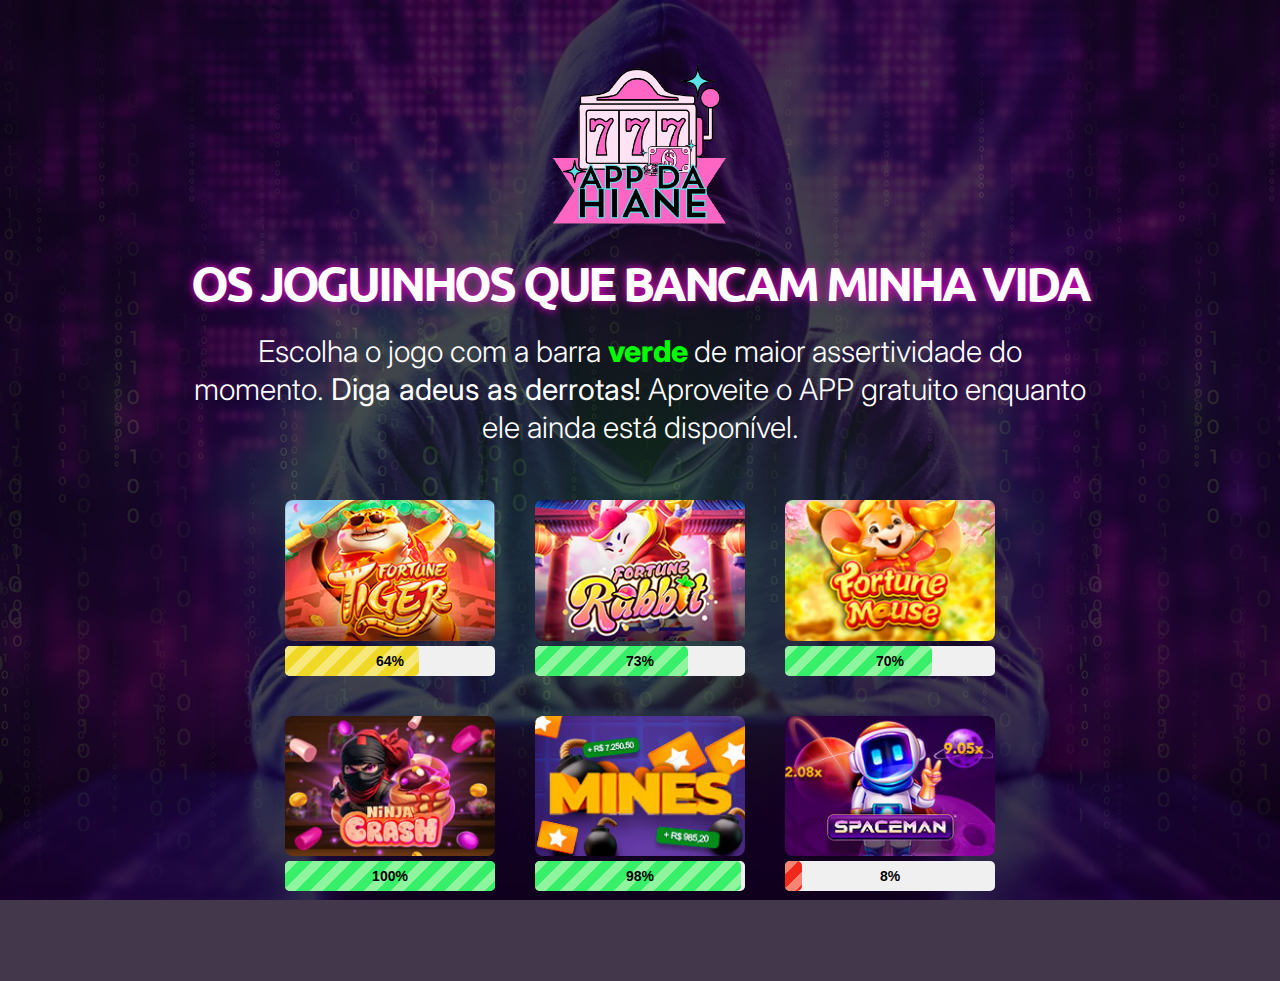
==== commit 2bdbb819: "Projeto inteiro" ====
--- a/index.html
+++ b/index.html
@@ -1,809 +1,1305 @@
 <!DOCTYPE html>
 <html lang="pt-BR">
+
 <head>
-	<meta charset="UTF-8">
-		<title>App da Fê Tiger &#8211; hackdobem.com/money</title>
-<style>
-#wpadminbar #wp-admin-bar-wccp_free_top_button .ab-icon:before {
-	content: "\f160";
-	color: #02CA02;
-	top: 3px;
-}
-#wpadminbar #wp-admin-bar-wccp_free_top_button .ab-icon {
-	transform: rotate(45deg);
-}
-</style>
-<meta name='robots' content='max-image-preview:large' />
-<link rel="alternate" type="application/rss+xml" title="Feed para hackdobem.com/money &raquo;" href="https://hackdobem.com/money/feed/" />
-<link rel="alternate" type="application/rss+xml" title="Feed de comentários para hackdobem.com/money &raquo;" href="https://hackdobem.com/money/comments/feed/" />
-<script>
-window._wpemojiSettings = {"baseUrl":"https:\/\/s.w.org\/images\/core\/emoji\/14.0.0\/72x72\/","ext":".png","svgUrl":"https:\/\/s.w.org\/images\/core\/emoji\/14.0.0\/svg\/","svgExt":".svg","source":{"concatemoji":"https:\/\/hackdobem.com\/money\/wp-includes\/js\/wp-emoji-release.min.js?ver=6.3.1"}};
-/*! This file is auto-generated */
-!function(i,n){var o,s,e;function c(e){try{var t={supportTests:e,timestamp:(new Date).valueOf()};sessionStorage.setItem(o,JSON.stringify(t))}catch(e){}}function p(e,t,n){e.clearRect(0,0,e.canvas.width,e.canvas.height),e.fillText(t,0,0);var t=new Uint32Array(e.getImageData(0,0,e.canvas.width,e.canvas.height).data),r=(e.clearRect(0,0,e.canvas.width,e.canvas.height),e.fillText(n,0,0),new Uint32Array(e.getImageData(0,0,e.canvas.width,e.canvas.height).data));return t.every(function(e,t){return e===r[t]})}function u(e,t,n){switch(t){case"flag":return n(e,"\ud83c\udff3\ufe0f\u200d\u26a7\ufe0f","\ud83c\udff3\ufe0f\u200b\u26a7\ufe0f")?!1:!n(e,"\ud83c\uddfa\ud83c\uddf3","\ud83c\uddfa\u200b\ud83c\uddf3")&&!n(e,"\ud83c\udff4\udb40\udc67\udb40\udc62\udb40\udc65\udb40\udc6e\udb40\udc67\udb40\udc7f","\ud83c\udff4\u200b\udb40\udc67\u200b\udb40\udc62\u200b\udb40\udc65\u200b\udb40\udc6e\u200b\udb40\udc67\u200b\udb40\udc7f");case"emoji":return!n(e,"\ud83e\udef1\ud83c\udffb\u200d\ud83e\udef2\ud83c\udfff","\ud83e\udef1\ud83c\udffb\u200b\ud83e\udef2\ud83c\udfff")}return!1}function f(e,t,n){var r="undefined"!=typeof WorkerGlobalScope&&self instanceof WorkerGlobalScope?new OffscreenCanvas(300,150):i.createElement("canvas"),a=r.getContext("2d",{willReadFrequently:!0}),o=(a.textBaseline="top",a.font="600 32px Arial",{});return e.forEach(function(e){o[e]=t(a,e,n)}),o}function t(e){var t=i.createElement("script");t.src=e,t.defer=!0,i.head.appendChild(t)}"undefined"!=typeof Promise&&(o="wpEmojiSettingsSupports",s=["flag","emoji"],n.supports={everything:!0,everythingExceptFlag:!0},e=new Promise(function(e){i.addEventListener("DOMContentLoaded",e,{once:!0})}),new Promise(function(t){var n=function(){try{var e=JSON.parse(sessionStorage.getItem(o));if("object"==typeof e&&"number"==typeof e.timestamp&&(new Date).valueOf()<e.timestamp+604800&&"object"==typeof e.supportTests)return e.supportTests}catch(e){}return null}();if(!n){if("undefined"!=typeof Worker&&"undefined"!=typeof OffscreenCanvas&&"undefined"!=typeof URL&&URL.createObjectURL&&"undefined"!=typeof Blob)try{var e="postMessage("+f.toString()+"("+[JSON.stringify(s),u.toString(),p.toString()].join(",")+"));",r=new Blob([e],{type:"text/javascript"}),a=new Worker(URL.createObjectURL(r),{name:"wpTestEmojiSupports"});return void(a.onmessage=function(e){c(n=e.data),a.terminate(),t(n)})}catch(e){}c(n=f(s,u,p))}t(n)}).then(function(e){for(var t in e)n.supports[t]=e[t],n.supports.everything=n.supports.everything&&n.supports[t],"flag"!==t&&(n.supports.everythingExceptFlag=n.supports.everythingExceptFlag&&n.supports[t]);n.supports.everythingExceptFlag=n.supports.everythingExceptFlag&&!n.supports.flag,n.DOMReady=!1,n.readyCallback=function(){n.DOMReady=!0}}).then(function(){return e}).then(function(){var e;n.supports.everything||(n.readyCallback(),(e=n.source||{}).concatemoji?t(e.concatemoji):e.wpemoji&&e.twemoji&&(t(e.twemoji),t(e.wpemoji)))}))}((window,document),window._wpemojiSettings);
-</script>
-<style>
-img.wp-smiley,
-img.emoji {
-	display: inline !important;
-	border: none !important;
-	box-shadow: none !important;
-	height: 1em !important;
-	width: 1em !important;
-	margin: 0 0.07em !important;
-	vertical-align: -0.1em !important;
-	background: none !important;
-	padding: 0 !important;
-}
-</style>
-	<link rel='stylesheet' id='wp-block-library-css' href='https://hackdobem.com/money/wp-includes/css/dist/block-library/style.min.css?ver=6.3.1' media='all' />
-<style id='classic-theme-styles-inline-css'>
-/*! This file is auto-generated */
-.wp-block-button__link{color:#fff;background-color:#32373c;border-radius:9999px;box-shadow:none;text-decoration:none;padding:calc(.667em + 2px) calc(1.333em + 2px);font-size:1.125em}.wp-block-file__button{background:#32373c;color:#fff;text-decoration:none}
-</style>
-<style id='global-styles-inline-css'>
-body{--wp--preset--color--black: #000000;--wp--preset--color--cyan-bluish-gray: #abb8c3;--wp--preset--color--white: #ffffff;--wp--preset--color--pale-pink: #f78da7;--wp--preset--color--vivid-red: #cf2e2e;--wp--preset--color--luminous-vivid-orange: #ff6900;--wp--preset--color--luminous-vivid-amber: #fcb900;--wp--preset--color--light-green-cyan: #7bdcb5;--wp--preset--color--vivid-green-cyan: #00d084;--wp--preset--color--pale-cyan-blue: #8ed1fc;--wp--preset--color--vivid-cyan-blue: #0693e3;--wp--preset--color--vivid-purple: #9b51e0;--wp--preset--gradient--vivid-cyan-blue-to-vivid-purple: linear-gradient(135deg,rgba(6,147,227,1) 0%,rgb(155,81,224) 100%);--wp--preset--gradient--light-green-cyan-to-vivid-green-cyan: linear-gradient(135deg,rgb(122,220,180) 0%,rgb(0,208,130) 100%);--wp--preset--gradient--luminous-vivid-amber-to-luminous-vivid-orange: linear-gradient(135deg,rgba(252,185,0,1) 0%,rgba(255,105,0,1) 100%);--wp--preset--gradient--luminous-vivid-orange-to-vivid-red: linear-gradient(135deg,rgba(255,105,0,1) 0%,rgb(207,46,46) 100%);--wp--preset--gradient--very-light-gray-to-cyan-bluish-gray: linear-gradient(135deg,rgb(238,238,238) 0%,rgb(169,184,195) 100%);--wp--preset--gradient--cool-to-warm-spectrum: linear-gradient(135deg,rgb(74,234,220) 0%,rgb(151,120,209) 20%,rgb(207,42,186) 40%,rgb(238,44,130) 60%,rgb(251,105,98) 80%,rgb(254,248,76) 100%);--wp--preset--gradient--blush-light-purple: linear-gradient(135deg,rgb(255,206,236) 0%,rgb(152,150,240) 100%);--wp--preset--gradient--blush-bordeaux: linear-gradient(135deg,rgb(254,205,165) 0%,rgb(254,45,45) 50%,rgb(107,0,62) 100%);--wp--preset--gradient--luminous-dusk: linear-gradient(135deg,rgb(255,203,112) 0%,rgb(199,81,192) 50%,rgb(65,88,208) 100%);--wp--preset--gradient--pale-ocean: linear-gradient(135deg,rgb(255,245,203) 0%,rgb(182,227,212) 50%,rgb(51,167,181) 100%);--wp--preset--gradient--electric-grass: linear-gradient(135deg,rgb(202,248,128) 0%,rgb(113,206,126) 100%);--wp--preset--gradient--midnight: linear-gradient(135deg,rgb(2,3,129) 0%,rgb(40,116,252) 100%);--wp--preset--font-size--small: 13px;--wp--preset--font-size--medium: 20px;--wp--preset--font-size--large: 36px;--wp--preset--font-size--x-large: 42px;--wp--preset--spacing--20: 0.44rem;--wp--preset--spacing--30: 0.67rem;--wp--preset--spacing--40: 1rem;--wp--preset--spacing--50: 1.5rem;--wp--preset--spacing--60: 2.25rem;--wp--preset--spacing--70: 3.38rem;--wp--preset--spacing--80: 5.06rem;--wp--preset--shadow--natural: 6px 6px 9px rgba(0, 0, 0, 0.2);--wp--preset--shadow--deep: 12px 12px 50px rgba(0, 0, 0, 0.4);--wp--preset--shadow--sharp: 6px 6px 0px rgba(0, 0, 0, 0.2);--wp--preset--shadow--outlined: 6px 6px 0px -3px rgba(255, 255, 255, 1), 6px 6px rgba(0, 0, 0, 1);--wp--preset--shadow--crisp: 6px 6px 0px rgba(0, 0, 0, 1);}:where(.is-layout-flex){gap: 0.5em;}:where(.is-layout-grid){gap: 0.5em;}body .is-layout-flow > .alignleft{float: left;margin-inline-start: 0;margin-inline-end: 2em;}body .is-layout-flow > .alignright{float: right;margin-inline-start: 2em;margin-inline-end: 0;}body .is-layout-flow > .aligncenter{margin-left: auto !important;margin-right: auto !important;}body .is-layout-constrained > .alignleft{float: left;margin-inline-start: 0;margin-inline-end: 2em;}body .is-layout-constrained > .alignright{float: right;margin-inline-start: 2em;margin-inline-end: 0;}body .is-layout-constrained > .aligncenter{margin-left: auto !important;margin-right: auto !important;}body .is-layout-constrained > :where(:not(.alignleft):not(.alignright):not(.alignfull)){max-width: var(--wp--style--global--content-size);margin-left: auto !important;margin-right: auto !important;}body .is-layout-constrained > .alignwide{max-width: var(--wp--style--global--wide-size);}body .is-layout-flex{display: flex;}body .is-layout-flex{flex-wrap: wrap;align-items: center;}body .is-layout-flex > *{margin: 0;}body .is-layout-grid{display: grid;}body .is-layout-grid > *{margin: 0;}:where(.wp-block-columns.is-layout-flex){gap: 2em;}:where(.wp-block-columns.is-layout-grid){gap: 2em;}:where(.wp-block-post-template.is-layout-flex){gap: 1.25em;}:where(.wp-block-post-template.is-layout-grid){gap: 1.25em;}.has-black-color{color: var(--wp--preset--color--black) !important;}.has-cyan-bluish-gray-color{color: var(--wp--preset--color--cyan-bluish-gray) !important;}.has-white-color{color: var(--wp--preset--color--white) !important;}.has-pale-pink-color{color: var(--wp--preset--color--pale-pink) !important;}.has-vivid-red-color{color: var(--wp--preset--color--vivid-red) !important;}.has-luminous-vivid-orange-color{color: var(--wp--preset--color--luminous-vivid-orange) !important;}.has-luminous-vivid-amber-color{color: var(--wp--preset--color--luminous-vivid-amber) !important;}.has-light-green-cyan-color{color: var(--wp--preset--color--light-green-cyan) !important;}.has-vivid-green-cyan-color{color: var(--wp--preset--color--vivid-green-cyan) !important;}.has-pale-cyan-blue-color{color: var(--wp--preset--color--pale-cyan-blue) !important;}.has-vivid-cyan-blue-color{color: var(--wp--preset--color--vivid-cyan-blue) !important;}.has-vivid-purple-color{color: var(--wp--preset--color--vivid-purple) !important;}.has-black-background-color{background-color: var(--wp--preset--color--black) !important;}.has-cyan-bluish-gray-background-color{background-color: var(--wp--preset--color--cyan-bluish-gray) !important;}.has-white-background-color{background-color: var(--wp--preset--color--white) !important;}.has-pale-pink-background-color{background-color: var(--wp--preset--color--pale-pink) !important;}.has-vivid-red-background-color{background-color: var(--wp--preset--color--vivid-red) !important;}.has-luminous-vivid-orange-background-color{background-color: var(--wp--preset--color--luminous-vivid-orange) !important;}.has-luminous-vivid-amber-background-color{background-color: var(--wp--preset--color--luminous-vivid-amber) !important;}.has-light-green-cyan-background-color{background-color: var(--wp--preset--color--light-green-cyan) !important;}.has-vivid-green-cyan-background-color{background-color: var(--wp--preset--color--vivid-green-cyan) !important;}.has-pale-cyan-blue-background-color{background-color: var(--wp--preset--color--pale-cyan-blue) !important;}.has-vivid-cyan-blue-background-color{background-color: var(--wp--preset--color--vivid-cyan-blue) !important;}.has-vivid-purple-background-color{background-color: var(--wp--preset--color--vivid-purple) !important;}.has-black-border-color{border-color: var(--wp--preset--color--black) !important;}.has-cyan-bluish-gray-border-color{border-color: var(--wp--preset--color--cyan-bluish-gray) !important;}.has-white-border-color{border-color: var(--wp--preset--color--white) !important;}.has-pale-pink-border-color{border-color: var(--wp--preset--color--pale-pink) !important;}.has-vivid-red-border-color{border-color: var(--wp--preset--color--vivid-red) !important;}.has-luminous-vivid-orange-border-color{border-color: var(--wp--preset--color--luminous-vivid-orange) !important;}.has-luminous-vivid-amber-border-color{border-color: var(--wp--preset--color--luminous-vivid-amber) !important;}.has-light-green-cyan-border-color{border-color: var(--wp--preset--color--light-green-cyan) !important;}.has-vivid-green-cyan-border-color{border-color: var(--wp--preset--color--vivid-green-cyan) !important;}.has-pale-cyan-blue-border-color{border-color: var(--wp--preset--color--pale-cyan-blue) !important;}.has-vivid-cyan-blue-border-color{border-color: var(--wp--preset--color--vivid-cyan-blue) !important;}.has-vivid-purple-border-color{border-color: var(--wp--preset--color--vivid-purple) !important;}.has-vivid-cyan-blue-to-vivid-purple-gradient-background{background: var(--wp--preset--gradient--vivid-cyan-blue-to-vivid-purple) !important;}.has-light-green-cyan-to-vivid-green-cyan-gradient-background{background: var(--wp--preset--gradient--light-green-cyan-to-vivid-green-cyan) !important;}.has-luminous-vivid-amber-to-luminous-vivid-orange-gradient-background{background: var(--wp--preset--gradient--luminous-vivid-amber-to-luminous-vivid-orange) !important;}.has-luminous-vivid-orange-to-vivid-red-gradient-background{background: var(--wp--preset--gradient--luminous-vivid-orange-to-vivid-red) !important;}.has-very-light-gray-to-cyan-bluish-gray-gradient-background{background: var(--wp--preset--gradient--very-light-gray-to-cyan-bluish-gray) !important;}.has-cool-to-warm-spectrum-gradient-background{background: var(--wp--preset--gradient--cool-to-warm-spectrum) !important;}.has-blush-light-purple-gradient-background{background: var(--wp--preset--gradient--blush-light-purple) !important;}.has-blush-bordeaux-gradient-background{background: var(--wp--preset--gradient--blush-bordeaux) !important;}.has-luminous-dusk-gradient-background{background: var(--wp--preset--gradient--luminous-dusk) !important;}.has-pale-ocean-gradient-background{background: var(--wp--preset--gradient--pale-ocean) !important;}.has-electric-grass-gradient-background{background: var(--wp--preset--gradient--electric-grass) !important;}.has-midnight-gradient-background{background: var(--wp--preset--gradient--midnight) !important;}.has-small-font-size{font-size: var(--wp--preset--font-size--small) !important;}.has-medium-font-size{font-size: var(--wp--preset--font-size--medium) !important;}.has-large-font-size{font-size: var(--wp--preset--font-size--large) !important;}.has-x-large-font-size{font-size: var(--wp--preset--font-size--x-large) !important;}
-.wp-block-navigation a:where(:not(.wp-element-button)){color: inherit;}
-:where(.wp-block-post-template.is-layout-flex){gap: 1.25em;}:where(.wp-block-post-template.is-layout-grid){gap: 1.25em;}
-:where(.wp-block-columns.is-layout-flex){gap: 2em;}:where(.wp-block-columns.is-layout-grid){gap: 2em;}
-.wp-block-pullquote{font-size: 1.5em;line-height: 1.6;}
-</style>
-<link rel='stylesheet' id='hello-elementor-css' href='https://hackdobem.com/money/wp-content/themes/hello-elementor/style.min.css?ver=2.9.0' media='all' />
-<link rel='stylesheet' id='hello-elementor-theme-style-css' href='https://hackdobem.com/money/wp-content/themes/hello-elementor/theme.min.css?ver=2.9.0' media='all' />
-<link rel='stylesheet' id='elementor-frontend-css' href='https://hackdobem.com/money/wp-content/plugins/elementor/assets/css/frontend-lite.min.css?ver=3.17.3' media='all' />
-<link rel='stylesheet' id='elementor-post-12-css' href='https://hackdobem.com/money/wp-content/uploads/elementor/css/post-12.css?ver=1699896231' media='all' />
-<link rel='stylesheet' id='elementor-icons-css' href='https://hackdobem.com/money/wp-content/plugins/elementor/assets/lib/eicons/css/elementor-icons.min.css?ver=5.23.0' media='all' />
-<link rel='stylesheet' id='swiper-css' href='https://hackdobem.com/money/wp-content/plugins/elementor/assets/lib/swiper/v8/css/swiper.min.css?ver=8.4.5' media='all' />
-<link rel='stylesheet' id='elementor-pro-css' href='https://hackdobem.com/money/wp-content/plugins/elementor-pro/assets/css/frontend-lite.min.css?ver=3.17.0' media='all' />
-<link rel='stylesheet' id='elementor-global-css' href='https://hackdobem.com/money/wp-content/uploads/elementor/css/global.css?ver=1699896232' media='all' />
-<link rel='stylesheet' id='elementor-post-234-css' href='https://hackdobem.com/money/wp-content/uploads/elementor/css/post-234.css?ver=1700006198' media='all' />
-<link rel='stylesheet' id='google-fonts-1-css' href='https://fonts.googleapis.com/css?family=Roboto%3A100%2C100italic%2C200%2C200italic%2C300%2C300italic%2C400%2C400italic%2C500%2C500italic%2C600%2C600italic%2C700%2C700italic%2C800%2C800italic%2C900%2C900italic%7CRoboto+Slab%3A100%2C100italic%2C200%2C200italic%2C300%2C300italic%2C400%2C400italic%2C500%2C500italic%2C600%2C600italic%2C700%2C700italic%2C800%2C800italic%2C900%2C900italic&#038;display=swap&#038;ver=6.3.1' media='all' />
-<link rel="preconnect" href="https://fonts.gstatic.com/" crossorigin><script src='https://hackdobem.com/money/wp-includes/js/jquery/jquery.min.js?ver=3.7.0' id='jquery-core-js'></script>
-<script src='https://hackdobem.com/money/wp-includes/js/jquery/jquery-migrate.min.js?ver=3.4.1' id='jquery-migrate-js'></script>
-<link rel="https://api.w.org/" href="https://hackdobem.com/money/wp-json/" /><link rel="alternate" type="application/json" href="https://hackdobem.com/money/wp-json/wp/v2/pages/234" /><link rel="EditURI" type="application/rsd+xml" title="RSD" href="https://hackdobem.com/money/xmlrpc.php?rsd" />
-<meta name="generator" content="WordPress 6.3.1" />
-<link rel="canonical" href="https://hackdobem.com/money/appdafe-tiger/" />
-<link rel='shortlink' href='https://hackdobem.com/money/?p=234' />
-<link rel="alternate" type="application/json+oembed" href="https://hackdobem.com/money/wp-json/oembed/1.0/embed?url=https%3A%2F%2Fhackdobem.com%2Fmoney%2Fappdafe-tiger%2F" />
-<link rel="alternate" type="text/xml+oembed" href="https://hackdobem.com/money/wp-json/oembed/1.0/embed?url=https%3A%2F%2Fhackdobem.com%2Fmoney%2Fappdafe-tiger%2F&#038;format=xml" />
-<script id="wpcp_disable_selection" type="text/javascript">
-var image_save_msg='You are not allowed to save images!';
-	var no_menu_msg='Context Menu disabled!';
-	var smessage = "Content is protected !!";
-
-function disableEnterKey(e)
-{
-	var elemtype = e.target.tagName;
-	
-	elemtype = elemtype.toUpperCase();
-	
-	if (elemtype == "TEXT" || elemtype == "TEXTAREA" || elemtype == "INPUT" || elemtype == "PASSWORD" || elemtype == "SELECT" || elemtype == "OPTION" || elemtype == "EMBED")
-	{
-		elemtype = 'TEXT';
-	}
-	
-	if (e.ctrlKey){
-     var key;
-     if(window.event)
-          key = window.event.keyCode;     //IE
-     else
-          key = e.which;     //firefox (97)
-    //if (key != 17) alert(key);
-     if (elemtype!= 'TEXT' && (key == 97 || key == 65 || key == 67 || key == 99 || key == 88 || key == 120 || key == 26 || key == 85  || key == 86 || key == 83 || key == 43 || key == 73))
-     {
-		if(wccp_free_iscontenteditable(e)) return true;
-		show_wpcp_message('You are not allowed to copy content or view source');
-		return false;
-     }else
-     	return true;
-     }
-}
-
-
-/*For contenteditable tags*/
-function wccp_free_iscontenteditable(e)
-{
-	var e = e || window.event; // also there is no e.target property in IE. instead IE uses window.event.srcElement
-  	
-	var target = e.target || e.srcElement;
-
-	var elemtype = e.target.nodeName;
-	
-	elemtype = elemtype.toUpperCase();
-	
-	var iscontenteditable = "false";
-		
-	if(typeof target.getAttribute!="undefined" ) iscontenteditable = target.getAttribute("contenteditable"); // Return true or false as string
-	
-	var iscontenteditable2 = false;
-	
-	if(typeof target.isContentEditable!="undefined" ) iscontenteditable2 = target.isContentEditable; // Return true or false as boolean
-
-	if(target.parentElement.isContentEditable) iscontenteditable2 = true;
-	
-	if (iscontenteditable == "true" || iscontenteditable2 == true)
-	{
-		if(typeof target.style!="undefined" ) target.style.cursor = "text";
-		
-		return true;
-	}
-}
-
-////////////////////////////////////
-function disable_copy(e)
-{	
-	var e = e || window.event; // also there is no e.target property in IE. instead IE uses window.event.srcElement
-	
-	var elemtype = e.target.tagName;
-	
-	elemtype = elemtype.toUpperCase();
-	
-	if (elemtype == "TEXT" || elemtype == "TEXTAREA" || elemtype == "INPUT" || elemtype == "PASSWORD" || elemtype == "SELECT" || elemtype == "OPTION" || elemtype == "EMBED")
-	{
-		elemtype = 'TEXT';
-	}
-	
-	if(wccp_free_iscontenteditable(e)) return true;
-	
-	var isSafari = /Safari/.test(navigator.userAgent) && /Apple Computer/.test(navigator.vendor);
-	
-	var checker_IMG = '';
-	if (elemtype == "IMG" && checker_IMG == 'checked' && e.detail >= 2) {show_wpcp_message(alertMsg_IMG);return false;}
-	if (elemtype != "TEXT")
-	{
-		if (smessage !== "" && e.detail == 2)
-			show_wpcp_message(smessage);
-		
-		if (isSafari)
-			return true;
-		else
-			return false;
-	}	
-}
-
-//////////////////////////////////////////
-function disable_copy_ie()
-{
-	var e = e || window.event;
-	var elemtype = window.event.srcElement.nodeName;
-	elemtype = elemtype.toUpperCase();
-	if(wccp_free_iscontenteditable(e)) return true;
-	if (elemtype == "IMG") {show_wpcp_message(alertMsg_IMG);return false;}
-	if (elemtype != "TEXT" && elemtype != "TEXTAREA" && elemtype != "INPUT" && elemtype != "PASSWORD" && elemtype != "SELECT" && elemtype != "OPTION" && elemtype != "EMBED")
-	{
-		return false;
-	}
-}	
-function reEnable()
-{
-	return true;
-}
-document.onkeydown = disableEnterKey;
-document.onselectstart = disable_copy_ie;
-if(navigator.userAgent.indexOf('MSIE')==-1)
-{
-	document.onmousedown = disable_copy;
-	document.onclick = reEnable;
-}
-function disableSelection(target)
-{
-    //For IE This code will work
-    if (typeof target.onselectstart!="undefined")
-    target.onselectstart = disable_copy_ie;
-    
-    //For Firefox This code will work
-    else if (typeof target.style.MozUserSelect!="undefined")
-    {target.style.MozUserSelect="none";}
-    
-    //All other  (ie: Opera) This code will work
-    else
-    target.onmousedown=function(){return false}
-    target.style.cursor = "default";
-}
-//Calling the JS function directly just after body load
-window.onload = function(){disableSelection(document.body);};
-
-//////////////////special for safari Start////////////////
-var onlongtouch;
-var timer;
-var touchduration = 1000; //length of time we want the user to touch before we do something
-
-var elemtype = "";
-function touchstart(e) {
-	var e = e || window.event;
-  // also there is no e.target property in IE.
-  // instead IE uses window.event.srcElement
-  	var target = e.target || e.srcElement;
-	
-	elemtype = window.event.srcElement.nodeName;
-	
-	elemtype = elemtype.toUpperCase();
-	
-	if(!wccp_pro_is_passive()) e.preventDefault();
-	if (!timer) {
-		timer = setTimeout(onlongtouch, touchduration);
-	}
-}
-
-function touchend() {
-    //stops short touches from firing the event
-    if (timer) {
-        clearTimeout(timer);
-        timer = null;
-    }
-	onlongtouch();
-}
-
-onlongtouch = function(e) { //this will clear the current selection if anything selected
-	
-	if (elemtype != "TEXT" && elemtype != "TEXTAREA" && elemtype != "INPUT" && elemtype != "PASSWORD" && elemtype != "SELECT" && elemtype != "EMBED" && elemtype != "OPTION")	
-	{
-		if (window.getSelection) {
-			if (window.getSelection().empty) {  // Chrome
-			window.getSelection().empty();
-			} else if (window.getSelection().removeAllRanges) {  // Firefox
-			window.getSelection().removeAllRanges();
-			}
-		} else if (document.selection) {  // IE?
-			document.selection.empty();
-		}
-		return false;
-	}
-};
-
-document.addEventListener("DOMContentLoaded", function(event) { 
-    window.addEventListener("touchstart", touchstart, false);
-    window.addEventListener("touchend", touchend, false);
-});
-
-function wccp_pro_is_passive() {
-
-  var cold = false,
-  hike = function() {};
-
-  try {
-	  const object1 = {};
-  var aid = Object.defineProperty(object1, 'passive', {
-  get() {cold = true}
-  });
-  window.addEventListener('test', hike, aid);
-  window.removeEventListener('test', hike, aid);
-  } catch (e) {}
-
-  return cold;
-}
-/*special for safari End*/
-</script>
-<script id="wpcp_disable_Right_Click" type="text/javascript">
-document.ondragstart = function() { return false;}
-	function nocontext(e) {
-	   return false;
-	}
-	document.oncontextmenu = nocontext;
-</script>
-<style>
-.unselectable
-{
--moz-user-select:none;
--webkit-user-select:none;
-cursor: default;
-}
-html
-{
--webkit-touch-callout: none;
--webkit-user-select: none;
--khtml-user-select: none;
--moz-user-select: none;
--ms-user-select: none;
-user-select: none;
--webkit-tap-highlight-color: rgba(0,0,0,0);
-}
-</style>
-<script id="wpcp_css_disable_selection" type="text/javascript">
-var e = document.getElementsByTagName('body')[0];
-if(e)
-{
-	e.setAttribute('unselectable',"on");
-}
-</script>
-<meta name="generator" content="Elementor 3.17.3; features: e_dom_optimization, e_optimized_assets_loading, e_optimized_css_loading, additional_custom_breakpoints; settings: css_print_method-external, google_font-enabled, font_display-swap">
-	<meta name="viewport" content="width=device-width, initial-scale=1.0, viewport-fit=cover" /></head>
-<body class="page-template page-template-elementor_canvas page page-id-234 unselectable elementor-default elementor-template-canvas elementor-kit-12 elementor-page elementor-page-234">
-			<div data-elementor-type="wp-page" data-elementor-id="234" class="elementor elementor-234" data-elementor-post-type="page">
-							<div class="elementor-element elementor-element-94cae77 e-flex e-con-boxed e-con e-parent" data-id="94cae77" data-element_type="container" data-settings="{&quot;content_width&quot;:&quot;boxed&quot;}" data-core-v316-plus="true">
-					<div class="e-con-inner">
-		<div class="elementor-element elementor-element-ca4cd8f e-flex e-con-boxed elementor-invisible e-con e-child" data-id="ca4cd8f" data-element_type="container" data-settings="{&quot;animation&quot;:&quot;fadeIn&quot;,&quot;animation_delay&quot;:10,&quot;content_width&quot;:&quot;boxed&quot;}">
-					<div class="e-con-inner">
-				<div class="elementor-element elementor-element-c005c3d elementor-widget elementor-widget-html" data-id="c005c3d" data-element_type="widget" data-widget_type="html.default">
-				<div class="elementor-widget-container">
-			<div class="elementor-widget-container">
-			
-  <title>Mensagem de Saque</title>
-  <style>
-    body {
-      margin: 0;
-      padding: 0;
-      font-family: Arial, sans-serif;
-    }
-    
-    #mensagem-saque {
-      position: fixed;
-      top: 20px;
-      right: 20px; /* Alterado para posicionar no canto superior direito */
-      background-color: #000;
-      color: #fff;
-      padding: 10px;
-      font-size: 16px;
-      text-align: center;
-      border-radius: 5px;
-      box-shadow: 0 2px 4px rgba(0, 0, 0, 0.3);
-      opacity: 0;
-      transition: opacity 0.3s ease;
-      display: flex;
-      align-items: center;
-      justify-content: center;
-      border: 2px solid #FFD700; /* Adicionada a borda amarela */
-    }
-
-    #mensagem-saque.mostrar {
-      opacity: 1;
-    }
-
-    #logo-pix {
-      margin-right: 10px;
-      width: 30px;
-      height: 30px;
-    }
-  </style>
-
-
-  <div id="mensagem-saque" class=""><img decoding="async" id="logo-pix" src="https://worldgamesbr.com.br/wp-content/uploads/2023/07/logo-pix-png-icone-520x520-1.png" alt="Logo Pix">Paulo realizou um saque de R$ 496 🚨</div>
-
-  <script>
-    var nomes = [
-      "Ana", "João", "Maria", "Pedro", "Lúcia", "Carlos", "Fernanda", "Rafael", "Patrícia", "Lucas",
-      "Mariana", "José", "Camila", "Eduardo", "Laura", "Paulo", "Juliana", "Thiago", "Débora", "Diego"
-    ];
-
-    function gerarMensagem() {
-      var nomeAleatorio = nomes[Math.floor(Math.random() * nomes.length)];
-      var valorSaqueAleatorio = Math.floor(Math.random() * (997 - 100 + 1)) + 100;
-
-      var mensagemSaque = document.getElementById('mensagem-saque');
-      mensagemSaque.innerHTML = '<img decoding="async" id="logo-pix" src="https://worldgamesbr.com.br/wp-content/uploads/2023/07/logo-pix-png-icone-520x520-1.png" alt="Logo Pix">' + nomeAleatorio + " realizou um saque de R$ " + valorSaqueAleatorio + " 🚨";
-      mensagemSaque.classList.add('mostrar');
-
-      setTimeout(function() {
-        mensagemSaque.classList.remove('mostrar');
-      }, 3000); // Remove a mensagem após 5 segundos (5000 milissegundos)
-    }
-
-    setInterval(gerarMensagem, 10000); // Exibe uma nova mensagem a cada 30 segundos (30000 milissegundos)
-  </script>		</div>		</div>
-				</div>
-				<div class="elementor-element elementor-element-c78d430 elementor-widget elementor-widget-html" data-id="c78d430" data-element_type="widget" data-widget_type="html.default">
-				<div class="elementor-widget-container">
-			<div class="gerador my-3">
-   <img decoding="async" class="mainimg" src="https://moneyia.app/multi/wp-content/uploads/sites/2/2023/08/tiger_criptografado.webp" alt>
-   <ul>
-      <li>
-         <img decoding="async" src="https://clubevencedor.com.br/oficina/wp-content/uploads/sites/4/2023/07/iconentrada.png" alt>
-         <h3>NORMAL: <span id="entrada" style="color: #fff;text-shadow: 0 0 20px #fff900, 1px 1px 20px #000000, 2px 2px 20px #fff900, -1px -1px 20px #fff900, -2px -2px 20px #fff900;">--</span></h3>
-      </li>
-      <li>
-         <img decoding="async" src="https://moneyia.app/multi/wp-content/uploads/sites/2/2023/08/iconturbo-Copia.webp" alt>
-         <h3>TURBO: <span id="turbo" style="color: #fff;text-shadow: 0 0 20px #fff900, 1px 1px 20px #000000, 2px 2px 20px #fff900, -1px -1px 20px #fff900, -2px -2px 20px #fff900;">--</span></h3>
-      </li>
-      <li>
-         <img decoding="async" src="https://moneyia.app/multi/wp-content/uploads/sites/2/2023/08/iconvalidade-Copia.webp" alt>
-         <h3>VALIDADE: <span id="validade" style="color: #fff;text-shadow: 0 0 20px #fff900, 1px 1px 20px #000000, 2px 2px 20px #fff900, -1px -1px 20px #fff900, -2px -2px 20px #fff900;">--</span></h3>
-      </li>
-   </ul>
-   <div class="footer">
-      <div class="animated-text">
-         <span>FUNCIONA APENAS NO MONEYIA.APP | MULTIPLICADOR DE 2.500X ATIVADO | FUNCIONA NO MONEYIA.APP | MULTIPLICADOR DE 2.500X ATIVADO</span>
-      </div>
-      <button type="button" class="btn-gerar" id="geradorbotao">GERAR NOVO SINAL</button>
-   </div>
-</div>
-<audio id="meuAudio" src="https://moneyia.app/multi/wp-content/uploads/sites/2/2023/08/hackdobem.mp3"></audio>
-<br>
-<iframe class="iframegerador" src="https://donald.bet/?ref=56469&src=quedbidenbrkulytjgo&utm_source=56469"></iframe>
-<style>
-   main {
-   position: fixed;
-   top: 0;
-   z-index: -1;
-   }
-   .iframegerador {
-   min-height: 75vh;
-   border-radius: 8px;
-   }
-   .animated-text{
-   width:100%;
-   height:22px;
-   overflow:hidden;
-   white-space:nowrap;
-   position:relative;
-   display:flex;
-   align-items:center;
-   justify-content:center
-   }
-   .animated-text span{
-   position:absolute;
-   left:100%;
-   animation:animateText 20s linear infinite;
-   font-family:'Poppins',sans-serif;
-   font-size:17px;
-   color:WHITE
-   }
-   @keyframes animateText{
-   0{
-   left:100%
-   }
-   100%{
-   left:-100%
-   }
-   }
-   .gerador{
-   display:flex;
-   align-items:center;
-   justify-content:center;
-   position: relative;
-   }
-   .gerador .mainimg{
-   border-radius:2px
-   }
-   .gerador ul{
-   position: absolute;
-   width: 90%;
-   z-index: 999;
-   top: 39%;
-   left: 50%;
-   transform: translateX(-50%);
-   list-style: none;
-   margin: 0;
-   padding: 0;
-   }
-   .gerador ul li{
-   width: 85%;
-   height: 100px;
-   border: 1px solid #ec6c4b;
-   border-radius: 10px;
-   margin: 25px auto;
-   display: flex;
-   background: linear-gradient(to right,#ec7154,#ea5322,#e93100,#ea4700,#e93100);
-   }
-   .gerador ul li h3{
-   font-size:22px;
-   font-weight:bold;
-   line-height:100px;
-   color:#fff;
-   margin:0
-   }
-   .gerador ul li img{
-   width:64px;
-   height:64px;
-   margin:20px
-   }
-   .gerador ul li:nth-child(2) img,.gerador ul li:nth-child(3) img{
-   width:54px !important;
-   height:54px !important
-   }
-   .footer{
-   position:absolute;
-   left:50%;
-   transform:translateX(-50%);
-   bottom:1%;
-   width:76%;
-   display:flex;
-   flex-direction:column;
-   align-items:center;
-   justify-content:center;
-   gap:17px
-   }
-   .gerador .btn-gerar{
-   font-size: 16px !important;
-   font-weight: 700;
-   height: 60px;
-   bottom: 4.8%;
-   width: 100%;
-   border-radius: 4px;
-   outline: 0;
-   background-image: linear-gradient(4deg,#30c620 20%,#29f513 100%);
-   color: #264d08;
-   border: none;
-   }
-   .gerador .btn-gerar:disabled{
-   background-color: #661200;
-   background-image: none;
-   color: #ffaf93;
-   }
-   .betSeteK{
-   display:flex;
-   margin:0 auto;
-   width:100%;
-   max-width:860px;
-   justify-content:center;
-   align-items:center
-   }
-   .betSeteK iframe{
-   display:flex;
-   width:860px;
-   max-width:100%;
-   height:600px
-   }
-   selector iframe {
-   min-height: 60vh;
-   border-radius: 8px;
-   }
-   @media screen and (max-width:767px){
-   .gerador ul li{
-   height:60px !important
-   }
-   .gerador ul li img{
-   width:48px !important;
-   height:48px !important;
-   margin:8px !important
-   }
-   .gerador ul li:nth-child(2) img,.gerador ul li:nth-child(3) img{
-   width:36px !important;
-   height:36px !important;
-   margin:12px !important
-   }
-   .gerador ul li h3{
-   line-height:60px !important;
-   font-size:18px !important
-   }
-   .gerador .btn-gerar{
-   height:38px !important;
-   padding:0
-   }
-   .gerador ul{
-   top:24%
-   }
-   .animated-text span{
-   font-size:.5rem
-   }
-   .animated-text{
-   height:10px
-   }
-   }
-   @media (min-width: 321px) and (max-width: 500px) {
-   .gerador ul li{
-   height:60px !important;
-   margin:15px auto
-   }
-   .gerador ul{
-   top:40%
-   }
-   .gerador .btn-gerar{
-   padding:0;
-   font-size:13px !important;
-   margin-bottom:2%
-   }
-   .animated-text span{
-   font-size:.7rem
-   }
-   .animated-text{
-   height:15px
-   }
-   .footer{
-   gap:1.3vh
-   }
-   }
-   @media(max-width:320px){
-   .footer{
-   gap: 1vh;
-   bottom:1.5%;
-   }
-   .gerador .btn-gerar{
-   height:30px !important;
-   }
-   .gerador ul {
-   top: 26%;
-   }
-   }
-</style>
-<script>
-   document.getElementById("geradorbotao").addEventListener("click", function() {
-       var audio = document.getElementById("meuAudio");
-       audio.currentTime = 0;  // Reinicia o áudio para o início
-       audio.play();  // Inicia a reprodução
-   });
-</script>
-<script>
-   let button=document.getElementById("geradorbotao"),output=document.getElementById("entrada"),output2=document.getElementById("turbo"),output3=document.getElementById("validade");const whatsAppBanner=document.getElementById("whatsapp");function getRandomNumber(t,e){let n=Math.random()*(e-t+1)+t;return Math.floor(n)}function getRandomNumber(t,e){let n=Math.random()*(e-t+1)+t;return Math.floor(n)+"X"}function countdown(t){let e=t;const n=setInterval((()=>{button.innerHTML="AGUARDE ("+e+"s...)",e--,e<0&&(clearInterval(n),button.disabled=!1,button.innerHTML="GERAR NOVO SINAL")}),1e3)}function updateTime(){return dayjs().add(2,"m").format("HH:mm")}button.addEventListener("click",(t=>{t.preventDefault(),button.disabled=!0,output.innerText=getRandomNumber(5,10),output2.innerText=getRandomNumber(5,10),output3.innerText=updateTime(),countdown(60)}));
-</script>
-<script>
-   !function(t,e){"object"==typeof exports&&"undefined"!=typeof module?module.exports=e():"function"==typeof define&&define.amd?define(e):(t="undefined"!=typeof globalThis?globalThis:t||self).dayjs=e()}(this,(function(){"use strict";var t=6e4,e=36e5,n="millisecond",r="second",i="minute",s="hour",u="day",a="week",o="month",f="quarter",h="year",c="date",d="Invalid Date",l=/^(\d{4})[-/]?(\d{1,2})?[-/]?(\d{0,2})[Tt\s]*(\d{1,2})?:?(\d{1,2})?:?(\d{1,2})?[.:]?(\d+)?$/,$=/\[([^\]]+)]|Y{1,4}|M{1,4}|D{1,2}|d{1,4}|H{1,2}|h{1,2}|a|A|m{1,2}|s{1,2}|Z{1,2}|SSS/g,y={name:"en",weekdays:"Sunday_Monday_Tuesday_Wednesday_Thursday_Friday_Saturday".split("_"),months:"January_February_March_April_May_June_July_August_September_October_November_December".split("_"),ordinal:function(t){var e=["th","st","nd","rd"],n=t%100;return"["+t+(e[(n-20)%10]||e[n]||e[0])+"]"}},M=function(t,e,n){var r=String(t);return!r||r.length>=e?t:""+Array(e+1-r.length).join(n)+t},m={s:M,z:function(t){var e=-t.utcOffset(),n=Math.abs(e),r=Math.floor(n/60),i=n%60;return(e<=0?"+":"-")+M(r,2,"0")+":"+M(i,2,"0")},m:function t(e,n){if(e.date()<n.date())return-t(n,e);var r=12*(n.year()-e.year())+(n.month()-e.month()),i=e.clone().add(r,o),s=n-i<0,u=e.clone().add(r+(s?-1:1),o);return+(-(r+(n-i)/(s?i-u:u-i))||0)},a:function(t){return t<0?Math.ceil(t)||0:Math.floor(t)},p:function(t){return{M:o,y:h,w:a,d:u,D:c,h:s,m:i,s:r,ms:n,Q:f}[t]||String(t||"").toLowerCase().replace(/s$/,"")},u:function(t){return void 0===t}},v="en",g={};g[v]=y;var D=function(t){return t instanceof O},p=function t(e,n,r){var i;if(!e)return v;if("string"==typeof e){var s=e.toLowerCase();g[s]&&(i=s),n&&(g[s]=n,i=s);var u=e.split("-");if(!i&&u.length>1)return t(u[0])}else{var a=e.name;g[a]=e,i=a}return!r&&i&&(v=i),i||!r&&v},S=function(t,e){if(D(t))return t.clone();var n="object"==typeof e?e:{};return n.date=t,n.args=arguments,new O(n)},w=m;w.l=p,w.i=D,w.w=function(t,e){return S(t,{locale:e.$L,utc:e.$u,x:e.$x,$offset:e.$offset})};var O=function(){function y(t){this.$L=p(t.locale,null,!0),this.parse(t)}var M=y.prototype;return M.parse=function(t){this.$d=function(t){var e=t.date,n=t.utc;if(null===e)return new Date(NaN);if(w.u(e))return new Date;if(e instanceof Date)return new Date(e);if("string"==typeof e&&!/Z$/i.test(e)){var r=e.match(l);if(r){var i=r[2]-1||0,s=(r[7]||"0").substring(0,3);return n?new Date(Date.UTC(r[1],i,r[3]||1,r[4]||0,r[5]||0,r[6]||0,s)):new Date(r[1],i,r[3]||1,r[4]||0,r[5]||0,r[6]||0,s)}}return new Date(e)}(t),this.$x=t.x||{},this.init()},M.init=function(){var t=this.$d;this.$y=t.getFullYear(),this.$M=t.getMonth(),this.$D=t.getDate(),this.$W=t.getDay(),this.$H=t.getHours(),this.$m=t.getMinutes(),this.$s=t.getSeconds(),this.$ms=t.getMilliseconds()},M.$utils=function(){return w},M.isValid=function(){return!(this.$d.toString()===d)},M.isSame=function(t,e){var n=S(t);return this.startOf(e)<=n&&n<=this.endOf(e)},M.isAfter=function(t,e){return S(t)<this.startOf(e)},M.isBefore=function(t,e){return this.endOf(e)<S(t)},M.$g=function(t,e,n){return w.u(t)?this[e]:this.set(n,t)},M.unix=function(){return Math.floor(this.valueOf()/1e3)},M.valueOf=function(){return this.$d.getTime()},M.startOf=function(t,e){var n=this,f=!!w.u(e)||e,d=w.p(t),l=function(t,e){var r=w.w(n.$u?Date.UTC(n.$y,e,t):new Date(n.$y,e,t),n);return f?r:r.endOf(u)},$=function(t,e){return w.w(n.toDate()[t].apply(n.toDate("s"),(f?[0,0,0,0]:[23,59,59,999]).slice(e)),n)},y=this.$W,M=this.$M,m=this.$D,v="set"+(this.$u?"UTC":"");switch(d){case h:return f?l(1,0):l(31,11);case o:return f?l(1,M):l(0,M+1);case a:var g=this.$locale().weekStart||0,D=(y<g?y+7:y)-g;return l(f?m-D:m+(6-D),M);case u:case c:return $(v+"Hours",0);case s:return $(v+"Minutes",1);case i:return $(v+"Seconds",2);case r:return $(v+"Milliseconds",3);default:return this.clone()}},M.endOf=function(t){return this.startOf(t,!1)},M.$set=function(t,e){var a,f=w.p(t),d="set"+(this.$u?"UTC":""),l=(a={},a[u]=d+"Date",a[c]=d+"Date",a[o]=d+"Month",a[h]=d+"FullYear",a[s]=d+"Hours",a[i]=d+"Minutes",a[r]=d+"Seconds",a[n]=d+"Milliseconds",a)[f],$=f===u?this.$D+(e-this.$W):e;if(f===o||f===h){var y=this.clone().set(c,1);y.$d[l]($),y.init(),this.$d=y.set(c,Math.min(this.$D,y.daysInMonth())).$d}else l&&this.$d[l]($);return this.init(),this},M.set=function(t,e){return this.clone().$set(t,e)},M.get=function(t){return this[w.p(t)]()},M.add=function(n,f){var c,d=this;n=Number(n);var l=w.p(f),$=function(t){var e=S(d);return w.w(e.date(e.date()+Math.round(t*n)),d)};if(l===o)return this.set(o,this.$M+n);if(l===h)return this.set(h,this.$y+n);if(l===u)return $(1);if(l===a)return $(7);var y=(c={},c[i]=t,c[s]=e,c[r]=1e3,c)[l]||1,M=this.$d.getTime()+n*y;return w.w(M,this)},M.subtract=function(t,e){return this.add(-1*t,e)},M.format=function(t){var e=this,n=this.$locale();if(!this.isValid())return n.invalidDate||d;var r=t||"YYYY-MM-DDTHH:mm:ssZ",i=w.z(this),s=this.$H,u=this.$m,a=this.$M,o=n.weekdays,f=n.months,h=function(t,n,i,s){return t&&(t[n]||t(e,r))||i[n].slice(0,s)},c=function(t){return w.s(s%12||12,t,"0")},l=n.meridiem||function(t,e,n){var r=t<12?"AM":"PM";return n?r.toLowerCase():r},y={YY:String(this.$y).slice(-2),YYYY:w.s(this.$y,4,"0"),M:a+1,MM:w.s(a+1,2,"0"),MMM:h(n.monthsShort,a,f,3),MMMM:h(f,a),D:this.$D,DD:w.s(this.$D,2,"0"),d:String(this.$W),dd:h(n.weekdaysMin,this.$W,o,2),ddd:h(n.weekdaysShort,this.$W,o,3),dddd:o[this.$W],H:String(s),HH:w.s(s,2,"0"),h:c(1),hh:c(2),a:l(s,u,!0),A:l(s,u,!1),m:String(u),mm:w.s(u,2,"0"),s:String(this.$s),ss:w.s(this.$s,2,"0"),SSS:w.s(this.$ms,3,"0"),Z:i};return r.replace($,(function(t,e){return e||y[t]||i.replace(":","")}))},M.utcOffset=function(){return 15*-Math.round(this.$d.getTimezoneOffset()/15)},M.diff=function(n,c,d){var l,$=w.p(c),y=S(n),M=(y.utcOffset()-this.utcOffset())*t,m=this-y,v=w.m(this,y);return v=(l={},l[h]=v/12,l[o]=v,l[f]=v/3,l[a]=(m-M)/6048e5,l[u]=(m-M)/864e5,l[s]=m/e,l[i]=m/t,l[r]=m/1e3,l)[$]||m,d?v:w.a(v)},M.daysInMonth=function(){return this.endOf(o).$D},M.$locale=function(){return g[this.$L]},M.locale=function(t,e){if(!t)return this.$L;var n=this.clone(),r=p(t,e,!0);return r&&(n.$L=r),n},M.clone=function(){return w.w(this.$d,this)},M.toDate=function(){return new Date(this.valueOf())},M.toJSON=function(){return this.isValid()?this.toISOString():null},M.toISOString=function(){return this.$d.toISOString()},M.toString=function(){return this.$d.toUTCString()},y}(),_=O.prototype;return S.prototype=_,[["$ms",n],["$s",r],["$m",i],["$H",s],["$W",u],["$M",o],["$y",h],["$D",c]].forEach((function(t){_[t[1]]=function(e){return this.$g(e,t[0],t[1])}})),S.extend=function(t,e){return t.$i||(t(e,O,S),t.$i=!0),S},S.locale=p,S.isDayjs=D,S.unix=function(t){return S(1e3*t)},S.en=g[v],S.Ls=g,S.p={},S}));
-</script>
-<script src='https://cdnjs.cloudflare.com/ajax/libs/p5.js/1.6.0/p5.min.js'></script>
-<script>
-   var Chars = ["*","X","+","-","1","0","1","0","六"];
-   var Cells = [];	
-   var tileSize = 16;
-   var dropspeed = 8;
-   var tiles = 119;
-   var x = 0;
-   function setup() {
-     
-     noStroke();
-     colorMode(HSB, 360, 100, 50, .1);
-     createCanvas(window.innerWidth, window.innerHeight);
-     for (var i = 0; i < tiles; i++) {
-     console.log(width / tileSize);
-       x += tileSize;
-       var y = round(random(height / dropspeed) * tileSize) - window.innerHeight;	
-       var r = tileSize;
-       var h = random(100, 150);
-   	var t = random(.8, 8);
-   	var u = random(.3, .8);
-       Cells[i] = new Matrix(x, y, r, h, t, u);
-     }
-   }
-   
-   
-   
-   function draw() {
-   
-      background(100, 100, 0, .009);
-   
-     for (var i =0; i < tiles; i++) {
-       Cells[i].spread();
-       Cells[i].update();
-     }
-   }
-   
-   function Matrix(isX, isY, myD, myHue, newX, newY) {
-     this.x = isX;
-     this.y = isY;
-     this.tS = newX;
-     this.tU = newY;
-     this.diameter = myD;
-     this.h = myHue;
-     this.spread = function() {
-       var tx = 0;
-       var ty = round(random(0, 2));
-       this.x += (tx * tileSize);
-       if ((this.x > width+(tileSize * 8)) || (this.x < -tileSize * 8)) {this.x = random(width / tileSize) * tileSize;}
-       this.y += (ty * dropspeed);
-       if ((this.y > height+(tileSize * 8)) || (this.y < -tileSize * 8)) {this.y = random(-height / tileSize) * tileSize;}
-   
-   	if ((this.y < ((window.innerHeight)))) this.y+= this.tU;
-   	
-   }
-     
-     this.update = function() {
-     var thecol = round(random(0, 10));
-       var thebri = 0;
-      
-       if (thecol == 10) {thecol = 0; thebri = 100;}
-       else {myHue = 120; thecol = 100; thebri = 50;}
-       fill(myHue, thecol, thebri, .7);
-       textSize(16);
-       textFont('Verdana');
-       var thechar = round(random(0, 8));
-       text((Chars[(thechar)]), this.x, this.y);
-     }
-   }
-   
-   function mousePressed() {
-     tileSize = random(0.3, 2);
-     tiles = random(1, 239);
-   
-     for (var i = 0; i < tiles; i++) {
-       var x = random(width / tileSize) * tileSize;
-       var y = random((height / tileSize) * tileSize) - height;
-       var r = tileSize;
-       var h = random(10, 300);
-   	var t = random(.5, 2);
-   	var u = random(.3, 3.8);
-       Cells[i] = new Matrix(x, y, r, h, t, u);
-     }
-     
-   }
-</script>		</div>
-				</div>
-					</div>
-				</div>
-					</div>
-				</div>
-							</div>
-			<div id="wpcp-error-message" class="msgmsg-box-wpcp hideme"><span>error: </span>Content is protected !!</div>
-	<script>
-	var timeout_result;
-	function show_wpcp_message(smessage)
-	{
-		if (smessage !== "")
-			{
-			var smessage_text = '<span>Alert: </span>'+smessage;
-			document.getElementById("wpcp-error-message").innerHTML = smessage_text;
-			document.getElementById("wpcp-error-message").className = "msgmsg-box-wpcp warning-wpcp showme";
-			clearTimeout(timeout_result);
-			timeout_result = setTimeout(hide_message, 3000);
-			}
-	}
-	function hide_message()
-	{
-		document.getElementById("wpcp-error-message").className = "msgmsg-box-wpcp warning-wpcp hideme";
-	}
-	</script>
-		<style>
-	@media print {
-	body * {display: none !important;}
-		body:after {
-		content: "You are not allowed to print preview this page, Thank you"; }
-	}
-	</style>
-		<style type="text/css">
-	#wpcp-error-message {
-	    direction: ltr;
-	    text-align: center;
-	    transition: opacity 900ms ease 0s;
-	    z-index: 99999999;
-	}
-	.hideme {
-    	opacity:0;
-    	visibility: hidden;
-	}
-	.showme {
-    	opacity:1;
-    	visibility: visible;
-	}
-	.msgmsg-box-wpcp {
-		border:1px solid #f5aca6;
-		border-radius: 10px;
-		color: #555;
-		font-family: Tahoma;
-		font-size: 11px;
-		margin: 10px;
-		padding: 10px 36px;
-		position: fixed;
-		width: 255px;
-		top: 50%;
-  		left: 50%;
-  		margin-top: -10px;
-  		margin-left: -130px;
-  		-webkit-box-shadow: 0px 0px 34px 2px rgba(242,191,191,1);
-		-moz-box-shadow: 0px 0px 34px 2px rgba(242,191,191,1);
-		box-shadow: 0px 0px 34px 2px rgba(242,191,191,1);
-	}
-	.msgmsg-box-wpcp span {
-		font-weight:bold;
-		text-transform:uppercase;
-	}
-		.warning-wpcp {
-		background:#ffecec url('https://hackdobem.com/money/wp-content/plugins/wp-content-copy-protector/images/warning.png') no-repeat 10px 50%;
-	}
+    <meta charset="UTF-8">
+    <title>APP da Hiane</title>
+    <style>
+        #wpadminbar #wp-admin-bar-wccp_free_top_button .ab-icon:before {
+            content: "\f160";
+            color: #02CA02;
+            top: 3px;
+        }
+
+        #wpadminbar #wp-admin-bar-wccp_free_top_button .ab-icon {
+            transform: rotate(45deg);
+        }
     </style>
-<link rel='stylesheet' id='e-animations-css' href='https://hackdobem.com/money/wp-content/plugins/elementor/assets/lib/animations/animations.min.css?ver=3.17.3' media='all' />
-<script src='https://hackdobem.com/money/wp-content/themes/hello-elementor/assets/js/hello-frontend.min.js?ver=1.0.0' id='hello-theme-frontend-js'></script>
-<script src='https://hackdobem.com/money/wp-content/plugins/elementor-pro/assets/js/webpack-pro.runtime.min.js?ver=3.17.0' id='elementor-pro-webpack-runtime-js'></script>
-<script src='https://hackdobem.com/money/wp-content/plugins/elementor/assets/js/webpack.runtime.min.js?ver=3.17.3' id='elementor-webpack-runtime-js'></script>
-<script src='https://hackdobem.com/money/wp-content/plugins/elementor/assets/js/frontend-modules.min.js?ver=3.17.3' id='elementor-frontend-modules-js'></script>
-<script src='https://hackdobem.com/money/wp-includes/js/dist/vendor/wp-polyfill-inert.min.js?ver=3.1.2' id='wp-polyfill-inert-js'></script>
-<script src='https://hackdobem.com/money/wp-includes/js/dist/vendor/regenerator-runtime.min.js?ver=0.13.11' id='regenerator-runtime-js'></script>
-<script src='https://hackdobem.com/money/wp-includes/js/dist/vendor/wp-polyfill.min.js?ver=3.15.0' id='wp-polyfill-js'></script>
-<script src='https://hackdobem.com/money/wp-includes/js/dist/hooks.min.js?ver=c6aec9a8d4e5a5d543a1' id='wp-hooks-js'></script>
-<script src='https://hackdobem.com/money/wp-includes/js/dist/i18n.min.js?ver=7701b0c3857f914212ef' id='wp-i18n-js'></script>
-<script id="wp-i18n-js-after">
-wp.i18n.setLocaleData( { 'text direction\u0004ltr': [ 'ltr' ] } );
-</script>
-<script id="elementor-pro-frontend-js-before">
-var ElementorProFrontendConfig = {"ajaxurl":"https:\/\/hackdobem.com\/money\/wp-admin\/admin-ajax.php","nonce":"c0068f0bb8","urls":{"assets":"https:\/\/hackdobem.com\/money\/wp-content\/plugins\/elementor-pro\/assets\/","rest":"https:\/\/hackdobem.com\/money\/wp-json\/"},"shareButtonsNetworks":{"facebook":{"title":"Facebook","has_counter":true},"twitter":{"title":"Twitter"},"linkedin":{"title":"LinkedIn","has_counter":true},"pinterest":{"title":"Pinterest","has_counter":true},"reddit":{"title":"Reddit","has_counter":true},"vk":{"title":"VK","has_counter":true},"odnoklassniki":{"title":"OK","has_counter":true},"tumblr":{"title":"Tumblr"},"digg":{"title":"Digg"},"skype":{"title":"Skype"},"stumbleupon":{"title":"StumbleUpon","has_counter":true},"mix":{"title":"Mix"},"telegram":{"title":"Telegram"},"pocket":{"title":"Pocket","has_counter":true},"xing":{"title":"XING","has_counter":true},"whatsapp":{"title":"WhatsApp"},"email":{"title":"Email"},"print":{"title":"Print"}},"facebook_sdk":{"lang":"pt_BR","app_id":""},"lottie":{"defaultAnimationUrl":"https:\/\/hackdobem.com\/money\/wp-content\/plugins\/elementor-pro\/modules\/lottie\/assets\/animations\/default.json"}};
-</script>
-<script src='https://hackdobem.com/money/wp-content/plugins/elementor-pro/assets/js/frontend.min.js?ver=3.17.0' id='elementor-pro-frontend-js'></script>
-<script src='https://hackdobem.com/money/wp-content/plugins/elementor/assets/lib/waypoints/waypoints.min.js?ver=4.0.2' id='elementor-waypoints-js'></script>
-<script src='https://hackdobem.com/money/wp-includes/js/jquery/ui/core.min.js?ver=1.13.2' id='jquery-ui-core-js'></script>
-<script id="elementor-frontend-js-before">
-var elementorFrontendConfig = {"environmentMode":{"edit":false,"wpPreview":false,"isScriptDebug":false},"i18n":{"shareOnFacebook":"Compartilhar no Facebook","shareOnTwitter":"Compartilhar no Twitter","pinIt":"Fixar","download":"Baixar","downloadImage":"Baixar imagem","fullscreen":"Tela cheia","zoom":"Zoom","share":"Compartilhar","playVideo":"Reproduzir v\u00eddeo","previous":"Anterior","next":"Pr\u00f3ximo","close":"Fechar","a11yCarouselWrapperAriaLabel":"Carousel | Horizontal scrolling: Arrow Left & Right","a11yCarouselPrevSlideMessage":"Previous slide","a11yCarouselNextSlideMessage":"Next slide","a11yCarouselFirstSlideMessage":"This is the first slide","a11yCarouselLastSlideMessage":"This is the last slide","a11yCarouselPaginationBulletMessage":"Go to slide"},"is_rtl":false,"breakpoints":{"xs":0,"sm":480,"md":768,"lg":1025,"xl":1440,"xxl":1600},"responsive":{"breakpoints":{"mobile":{"label":"Celular em modo retrato","value":767,"default_value":767,"direction":"max","is_enabled":true},"mobile_extra":{"label":"Celular em modo paisagem","value":880,"default_value":880,"direction":"max","is_enabled":false},"tablet":{"label":"Tablet Retrato","value":1024,"default_value":1024,"direction":"max","is_enabled":true},"tablet_extra":{"label":"Paisagem do tablet","value":1200,"default_value":1200,"direction":"max","is_enabled":false},"laptop":{"label":"Laptop","value":1366,"default_value":1366,"direction":"max","is_enabled":false},"widescreen":{"label":"Widescreen","value":2400,"default_value":2400,"direction":"min","is_enabled":false}}},"version":"3.17.3","is_static":false,"experimentalFeatures":{"e_dom_optimization":true,"e_optimized_assets_loading":true,"e_optimized_css_loading":true,"additional_custom_breakpoints":true,"container":true,"e_swiper_latest":true,"theme_builder_v2":true,"hello-theme-header-footer":true,"landing-pages":true,"e_global_styleguide":true,"page-transitions":true,"notes":true,"form-submissions":true,"e_scroll_snap":true},"urls":{"assets":"https:\/\/hackdobem.com\/money\/wp-content\/plugins\/elementor\/assets\/"},"swiperClass":"swiper","settings":{"page":[],"editorPreferences":[]},"kit":{"active_breakpoints":["viewport_mobile","viewport_tablet"],"global_image_lightbox":"yes","lightbox_enable_counter":"yes","lightbox_enable_fullscreen":"yes","lightbox_enable_zoom":"yes","lightbox_enable_share":"yes","lightbox_title_src":"title","lightbox_description_src":"description","hello_header_logo_type":"title","hello_footer_logo_type":"logo"},"post":{"id":234,"title":"App%20da%20F%C3%AA%20Tiger%20%E2%80%93%20hackdobem.com%2Fmoney","excerpt":"","featuredImage":false}};
-</script>
-<script src='https://hackdobem.com/money/wp-content/plugins/elementor/assets/js/frontend.min.js?ver=3.17.3' id='elementor-frontend-js'></script>
-<script src='https://hackdobem.com/money/wp-content/plugins/elementor-pro/assets/js/elements-handlers.min.js?ver=3.17.0' id='pro-elements-handlers-js'></script>
-	</body>
+    <meta name='robots' content='max-image-preview:large' />
+    <script>
+        /*! This file is auto-generated */
+        !function (i, n) { var o, s, e; function c(e) { try { var t = { supportTests: e, timestamp: (new Date).valueOf() }; sessionStorage.setItem(o, JSON.stringify(t)) } catch (e) { } } function p(e, t, n) { e.clearRect(0, 0, e.canvas.width, e.canvas.height), e.fillText(t, 0, 0); var t = new Uint32Array(e.getImageData(0, 0, e.canvas.width, e.canvas.height).data), r = (e.clearRect(0, 0, e.canvas.width, e.canvas.height), e.fillText(n, 0, 0), new Uint32Array(e.getImageData(0, 0, e.canvas.width, e.canvas.height).data)); return t.every(function (e, t) { return e === r[t] }) } function u(e, t, n) { switch (t) { case "flag": return n(e, "\ud83c\udff3\ufe0f\u200d\u26a7\ufe0f", "\ud83c\udff3\ufe0f\u200b\u26a7\ufe0f") ? !1 : !n(e, "\ud83c\uddfa\ud83c\uddf3", "\ud83c\uddfa\u200b\ud83c\uddf3") && !n(e, "\ud83c\udff4\udb40\udc67\udb40\udc62\udb40\udc65\udb40\udc6e\udb40\udc67\udb40\udc7f", "\ud83c\udff4\u200b\udb40\udc67\u200b\udb40\udc62\u200b\udb40\udc65\u200b\udb40\udc6e\u200b\udb40\udc67\u200b\udb40\udc7f"); case "emoji": return !n(e, "\ud83e\udef1\ud83c\udffb\u200d\ud83e\udef2\ud83c\udfff", "\ud83e\udef1\ud83c\udffb\u200b\ud83e\udef2\ud83c\udfff") }return !1 } function f(e, t, n) { var r = "undefined" != typeof WorkerGlobalScope && self instanceof WorkerGlobalScope ? new OffscreenCanvas(300, 150) : i.createElement("canvas"), a = r.getContext("2d", { willReadFrequently: !0 }), o = (a.textBaseline = "top", a.font = "600 32px Arial", {}); return e.forEach(function (e) { o[e] = t(a, e, n) }), o } function t(e) { var t = i.createElement("script"); t.src = e, t.defer = !0, i.head.appendChild(t) } "undefined" != typeof Promise && (o = "wpEmojiSettingsSupports", s = ["flag", "emoji"], n.supports = { everything: !0, everythingExceptFlag: !0 }, e = new Promise(function (e) { i.addEventListener("DOMContentLoaded", e, { once: !0 }) }), new Promise(function (t) { var n = function () { try { var e = JSON.parse(sessionStorage.getItem(o)); if ("object" == typeof e && "number" == typeof e.timestamp && (new Date).valueOf() < e.timestamp + 604800 && "object" == typeof e.supportTests) return e.supportTests } catch (e) { } return null }(); if (!n) { if ("undefined" != typeof Worker && "undefined" != typeof OffscreenCanvas && "undefined" != typeof URL && URL.createObjectURL && "undefined" != typeof Blob) try { var e = "postMessage(" + f.toString() + "(" + [JSON.stringify(s), u.toString(), p.toString()].join(",") + "));", r = new Blob([e], { type: "text/javascript" }), a = new Worker(URL.createObjectURL(r), { name: "wpTestEmojiSupports" }); return void (a.onmessage = function (e) { c(n = e.data), a.terminate(), t(n) }) } catch (e) { } c(n = f(s, u, p)) } t(n) }).then(function (e) { for (var t in e) n.supports[t] = e[t], n.supports.everything = n.supports.everything && n.supports[t], "flag" !== t && (n.supports.everythingExceptFlag = n.supports.everythingExceptFlag && n.supports[t]); n.supports.everythingExceptFlag = n.supports.everythingExceptFlag && !n.supports.flag, n.DOMReady = !1, n.readyCallback = function () { n.DOMReady = !0 } }).then(function () { return e }).then(function () { var e; n.supports.everything || (n.readyCallback(), (e = n.source || {}).concatemoji ? t(e.concatemoji) : e.wpemoji && e.twemoji && (t(e.twemoji), t(e.wpemoji))) })) }((window, document), window._wpemojiSettings);
+    </script>
+    <style>
+        img.wp-smiley,
+        img.emoji {
+            display: inline !important;
+            border: none !important;
+            box-shadow: none !important;
+            height: 1em !important;
+            width: 1em !important;
+            margin: 0 0.07em !important;
+            vertical-align: -0.1em !important;
+            background: none !important;
+            padding: 0 !important;
+        }
+    </style>
+    <link rel='stylesheet' id='wp-block-library-css' href='./css/wp-block-liberary-css.css' media='all' />
+    <style id='classic-theme-styles-inline-css'>
+        /*! This file is auto-generated */
+        .wp-block-button__link {
+            color: #fff;
+            background-color: #32373c;
+            border-radius: 9999px;
+            box-shadow: none;
+            text-decoration: none;
+            padding: calc(.667em + 2px) calc(1.333em + 2px);
+            font-size: 1.125em
+        }
+
+        .wp-block-file__button {
+            background: #32373c;
+            color: #fff;
+            text-decoration: none
+        }
+    </style>
+    <style id='global-styles-inline-css'>
+        body {
+            --wp--preset--color--black: #000000;
+            --wp--preset--color--cyan-bluish-gray: #abb8c3;
+            --wp--preset--color--white: #ffffff;
+            --wp--preset--color--pale-pink: #f78da7;
+            --wp--preset--color--vivid-red: #cf2e2e;
+            --wp--preset--color--luminous-vivid-orange: #ff6900;
+            --wp--preset--color--luminous-vivid-amber: #fcb900;
+            --wp--preset--color--light-green-cyan: #7bdcb5;
+            --wp--preset--color--vivid-green-cyan: #00d084;
+            --wp--preset--color--pale-cyan-blue: #8ed1fc;
+            --wp--preset--color--vivid-cyan-blue: #0693e3;
+            --wp--preset--color--vivid-purple: #9b51e0;
+            --wp--preset--gradient--vivid-cyan-blue-to-vivid-purple: linear-gradient(135deg, rgba(6, 147, 227, 1) 0%, rgb(155, 81, 224) 100%);
+            --wp--preset--gradient--light-green-cyan-to-vivid-green-cyan: linear-gradient(135deg, rgb(122, 220, 180) 0%, rgb(0, 208, 130) 100%);
+            --wp--preset--gradient--luminous-vivid-amber-to-luminous-vivid-orange: linear-gradient(135deg, rgba(252, 185, 0, 1) 0%, rgba(255, 105, 0, 1) 100%);
+            --wp--preset--gradient--luminous-vivid-orange-to-vivid-red: linear-gradient(135deg, rgba(255, 105, 0, 1) 0%, rgb(207, 46, 46) 100%);
+            --wp--preset--gradient--very-light-gray-to-cyan-bluish-gray: linear-gradient(135deg, rgb(238, 238, 238) 0%, rgb(169, 184, 195) 100%);
+            --wp--preset--gradient--cool-to-warm-spectrum: linear-gradient(135deg, rgb(74, 234, 220) 0%, rgb(151, 120, 209) 20%, rgb(207, 42, 186) 40%, rgb(238, 44, 130) 60%, rgb(251, 105, 98) 80%, rgb(254, 248, 76) 100%);
+            --wp--preset--gradient--blush-light-purple: linear-gradient(135deg, rgb(255, 206, 236) 0%, rgb(152, 150, 240) 100%);
+            --wp--preset--gradient--blush-bordeaux: linear-gradient(135deg, rgb(254, 205, 165) 0%, rgb(254, 45, 45) 50%, rgb(107, 0, 62) 100%);
+            --wp--preset--gradient--luminous-dusk: linear-gradient(135deg, rgb(255, 203, 112) 0%, rgb(199, 81, 192) 50%, rgb(65, 88, 208) 100%);
+            --wp--preset--gradient--pale-ocean: linear-gradient(135deg, rgb(255, 245, 203) 0%, rgb(182, 227, 212) 50%, rgb(51, 167, 181) 100%);
+            --wp--preset--gradient--electric-grass: linear-gradient(135deg, rgb(202, 248, 128) 0%, rgb(113, 206, 126) 100%);
+            --wp--preset--gradient--midnight: linear-gradient(135deg, rgb(2, 3, 129) 0%, rgb(40, 116, 252) 100%);
+            --wp--preset--font-size--small: 13px;
+            --wp--preset--font-size--medium: 20px;
+            --wp--preset--font-size--large: 36px;
+            --wp--preset--font-size--x-large: 42px;
+            --wp--preset--spacing--20: 0.44rem;
+            --wp--preset--spacing--30: 0.67rem;
+            --wp--preset--spacing--40: 1rem;
+            --wp--preset--spacing--50: 1.5rem;
+            --wp--preset--spacing--60: 2.25rem;
+            --wp--preset--spacing--70: 3.38rem;
+            --wp--preset--spacing--80: 5.06rem;
+            --wp--preset--shadow--natural: 6px 6px 9px rgba(0, 0, 0, 0.2);
+            --wp--preset--shadow--deep: 12px 12px 50px rgba(0, 0, 0, 0.4);
+            --wp--preset--shadow--sharp: 6px 6px 0px rgba(0, 0, 0, 0.2);
+            --wp--preset--shadow--outlined: 6px 6px 0px -3px rgba(255, 255, 255, 1), 6px 6px rgba(0, 0, 0, 1);
+            --wp--preset--shadow--crisp: 6px 6px 0px rgba(0, 0, 0, 1);
+        }
+
+        :where(.is-layout-flex) {
+            gap: 0.5em;
+        }
+
+        :where(.is-layout-grid) {
+            gap: 0.5em;
+        }
+
+        body .is-layout-flow>.alignleft {
+            float: left;
+            margin-inline-start: 0;
+            margin-inline-end: 2em;
+        }
+
+        body .is-layout-flow>.alignright {
+            float: right;
+            margin-inline-start: 2em;
+            margin-inline-end: 0;
+        }
+
+        body .is-layout-flow>.aligncenter {
+            margin-left: auto !important;
+            margin-right: auto !important;
+        }
+
+        body .is-layout-constrained>.alignleft {
+            float: left;
+            margin-inline-start: 0;
+            margin-inline-end: 2em;
+        }
+
+        body .is-layout-constrained>.alignright {
+            float: right;
+            margin-inline-start: 2em;
+            margin-inline-end: 0;
+        }
+
+        body .is-layout-constrained>.aligncenter {
+            margin-left: auto !important;
+            margin-right: auto !important;
+        }
+
+        body .is-layout-constrained> :where(:not(.alignleft):not(.alignright):not(.alignfull)) {
+            max-width: var(--wp--style--global--content-size);
+            margin-left: auto !important;
+            margin-right: auto !important;
+        }
+
+        body .is-layout-constrained>.alignwide {
+            max-width: var(--wp--style--global--wide-size);
+        }
+
+        body .is-layout-flex {
+            display: flex;
+        }
+
+        body .is-layout-flex {
+            flex-wrap: wrap;
+            align-items: center;
+        }
+
+        body .is-layout-flex>* {
+            margin: 0;
+        }
+
+        body .is-layout-grid {
+            display: grid;
+        }
+
+        body .is-layout-grid>* {
+            margin: 0;
+        }
+
+        :where(.wp-block-columns.is-layout-flex) {
+            gap: 2em;
+        }
+
+        :where(.wp-block-columns.is-layout-grid) {
+            gap: 2em;
+        }
+
+        :where(.wp-block-post-template.is-layout-flex) {
+            gap: 1.25em;
+        }
+
+        :where(.wp-block-post-template.is-layout-grid) {
+            gap: 1.25em;
+        }
+
+        .has-black-color {
+            color: var(--wp--preset--color--black) !important;
+        }
+
+        .has-cyan-bluish-gray-color {
+            color: var(--wp--preset--color--cyan-bluish-gray) !important;
+        }
+
+        .has-white-color {
+            color: var(--wp--preset--color--white) !important;
+        }
+
+        .has-pale-pink-color {
+            color: var(--wp--preset--color--pale-pink) !important;
+        }
+
+        .has-vivid-red-color {
+            color: var(--wp--preset--color--vivid-red) !important;
+        }
+
+        .has-luminous-vivid-orange-color {
+            color: var(--wp--preset--color--luminous-vivid-orange) !important;
+        }
+
+        .has-luminous-vivid-amber-color {
+            color: var(--wp--preset--color--luminous-vivid-amber) !important;
+        }
+
+        .has-light-green-cyan-color {
+            color: var(--wp--preset--color--light-green-cyan) !important;
+        }
+
+        .has-vivid-green-cyan-color {
+            color: var(--wp--preset--color--vivid-green-cyan) !important;
+        }
+
+        .has-pale-cyan-blue-color {
+            color: var(--wp--preset--color--pale-cyan-blue) !important;
+        }
+
+        .has-vivid-cyan-blue-color {
+            color: var(--wp--preset--color--vivid-cyan-blue) !important;
+        }
+
+        .has-vivid-purple-color {
+            color: var(--wp--preset--color--vivid-purple) !important;
+        }
+
+        .has-black-background-color {
+            background-color: var(--wp--preset--color--black) !important;
+        }
+
+        .has-cyan-bluish-gray-background-color {
+            background-color: var(--wp--preset--color--cyan-bluish-gray) !important;
+        }
+
+        .has-white-background-color {
+            background-color: var(--wp--preset--color--white) !important;
+        }
+
+        .has-pale-pink-background-color {
+            background-color: var(--wp--preset--color--pale-pink) !important;
+        }
+
+        .has-vivid-red-background-color {
+            background-color: var(--wp--preset--color--vivid-red) !important;
+        }
+
+        .has-luminous-vivid-orange-background-color {
+            background-color: var(--wp--preset--color--luminous-vivid-orange) !important;
+        }
+
+        .has-luminous-vivid-amber-background-color {
+            background-color: var(--wp--preset--color--luminous-vivid-amber) !important;
+        }
+
+        .has-light-green-cyan-background-color {
+            background-color: var(--wp--preset--color--light-green-cyan) !important;
+        }
+
+        .has-vivid-green-cyan-background-color {
+            background-color: var(--wp--preset--color--vivid-green-cyan) !important;
+        }
+
+        .has-pale-cyan-blue-background-color {
+            background-color: var(--wp--preset--color--pale-cyan-blue) !important;
+        }
+
+        .has-vivid-cyan-blue-background-color {
+            background-color: var(--wp--preset--color--vivid-cyan-blue) !important;
+        }
+
+        .has-vivid-purple-background-color {
+            background-color: var(--wp--preset--color--vivid-purple) !important;
+        }
+
+        .has-black-border-color {
+            border-color: var(--wp--preset--color--black) !important;
+        }
+
+        .has-cyan-bluish-gray-border-color {
+            border-color: var(--wp--preset--color--cyan-bluish-gray) !important;
+        }
+
+        .has-white-border-color {
+            border-color: var(--wp--preset--color--white) !important;
+        }
+
+        .has-pale-pink-border-color {
+            border-color: var(--wp--preset--color--pale-pink) !important;
+        }
+
+        .has-vivid-red-border-color {
+            border-color: var(--wp--preset--color--vivid-red) !important;
+        }
+
+        .has-luminous-vivid-orange-border-color {
+            border-color: var(--wp--preset--color--luminous-vivid-orange) !important;
+        }
+
+        .has-luminous-vivid-amber-border-color {
+            border-color: var(--wp--preset--color--luminous-vivid-amber) !important;
+        }
+
+        .has-light-green-cyan-border-color {
+            border-color: var(--wp--preset--color--light-green-cyan) !important;
+        }
+
+        .has-vivid-green-cyan-border-color {
+            border-color: var(--wp--preset--color--vivid-green-cyan) !important;
+        }
+
+        .has-pale-cyan-blue-border-color {
+            border-color: var(--wp--preset--color--pale-cyan-blue) !important;
+        }
+
+        .has-vivid-cyan-blue-border-color {
+            border-color: var(--wp--preset--color--vivid-cyan-blue) !important;
+        }
+
+        .has-vivid-purple-border-color {
+            border-color: var(--wp--preset--color--vivid-purple) !important;
+        }
+
+        .has-vivid-cyan-blue-to-vivid-purple-gradient-background {
+            background: var(--wp--preset--gradient--vivid-cyan-blue-to-vivid-purple) !important;
+        }
+
+        .has-light-green-cyan-to-vivid-green-cyan-gradient-background {
+            background: var(--wp--preset--gradient--light-green-cyan-to-vivid-green-cyan) !important;
+        }
+
+        .has-luminous-vivid-amber-to-luminous-vivid-orange-gradient-background {
+            background: var(--wp--preset--gradient--luminous-vivid-amber-to-luminous-vivid-orange) !important;
+        }
+
+        .has-luminous-vivid-orange-to-vivid-red-gradient-background {
+            background: var(--wp--preset--gradient--luminous-vivid-orange-to-vivid-red) !important;
+        }
+
+        .has-very-light-gray-to-cyan-bluish-gray-gradient-background {
+            background: var(--wp--preset--gradient--very-light-gray-to-cyan-bluish-gray) !important;
+        }
+
+        .has-cool-to-warm-spectrum-gradient-background {
+            background: var(--wp--preset--gradient--cool-to-warm-spectrum) !important;
+        }
+
+        .has-blush-light-purple-gradient-background {
+            background: var(--wp--preset--gradient--blush-light-purple) !important;
+        }
+
+        .has-blush-bordeaux-gradient-background {
+            background: var(--wp--preset--gradient--blush-bordeaux) !important;
+        }
+
+        .has-luminous-dusk-gradient-background {
+            background: var(--wp--preset--gradient--luminous-dusk) !important;
+        }
+
+        .has-pale-ocean-gradient-background {
+            background: var(--wp--preset--gradient--pale-ocean) !important;
+        }
+
+        .has-electric-grass-gradient-background {
+            background: var(--wp--preset--gradient--electric-grass) !important;
+        }
+
+        .has-midnight-gradient-background {
+            background: var(--wp--preset--gradient--midnight) !important;
+        }
+
+        .has-small-font-size {
+            font-size: var(--wp--preset--font-size--small) !important;
+        }
+
+        .has-medium-font-size {
+            font-size: var(--wp--preset--font-size--medium) !important;
+        }
+
+        .has-large-font-size {
+            font-size: var(--wp--preset--font-size--large) !important;
+        }
+
+        .has-x-large-font-size {
+            font-size: var(--wp--preset--font-size--x-large) !important;
+        }
+
+        .wp-block-navigation a:where(:not(.wp-element-button)) {
+            color: inherit;
+        }
+
+        :where(.wp-block-post-template.is-layout-flex) {
+            gap: 1.25em;
+        }
+
+        :where(.wp-block-post-template.is-layout-grid) {
+            gap: 1.25em;
+        }
+
+        :where(.wp-block-columns.is-layout-flex) {
+            gap: 2em;
+        }
+
+        :where(.wp-block-columns.is-layout-grid) {
+            gap: 2em;
+        }
+
+        .wp-block-pullquote {
+            font-size: 1.5em;
+            line-height: 1.6;
+        }
+    </style>
+    <link rel='stylesheet' id='hello-elementor-css' href='./css/hello-elementor-css.css' media='all' />
+    <link rel='stylesheet' id='hello-elementor-theme-style-css' href='./css/hello-elementor-theme-style-css.css'
+        media='all' />
+    <link rel='stylesheet' id='elementor-frontend-css' href='./css/elementor-frontend-css.css' media='all' />
+    <link rel='stylesheet' id='elementor-post-12-css' href='./css/elementor-post-12-css.css' media='all' />
+    <link rel='stylesheet' id='elementor-icons-css' href='./css/elementor-icons-css.css' media='all' />
+    <link rel='stylesheet' id='swiper-css' href='./css/swiper-css.css' media='all' />
+    <link rel='stylesheet' id='elementor-pro-css' href='./css/elementor-pro-css.css' media='all' />
+    <link rel='stylesheet' id='elementor-global-css' href='./css/elementor-global-css.css' media='all' />
+    <link rel='stylesheet' id='elementor-post-600-css' href='./css/elementor-post-600-css.css' media='all' />
+    <link rel='stylesheet' id='google-fonts-1-css'
+        href='https://fonts.googleapis.com/css?family=Roboto%3A100%2C100italic%2C200%2C200italic%2C300%2C300italic%2C400%2C400italic%2C500%2C500italic%2C600%2C600italic%2C700%2C700italic%2C800%2C800italic%2C900%2C900italic%7CRoboto+Slab%3A100%2C100italic%2C200%2C200italic%2C300%2C300italic%2C400%2C400italic%2C500%2C500italic%2C600%2C600italic%2C700%2C700italic%2C800%2C800italic%2C900%2C900italic%7CUbuntu%3A100%2C100italic%2C200%2C200italic%2C300%2C300italic%2C400%2C400italic%2C500%2C500italic%2C600%2C600italic%2C700%2C700italic%2C800%2C800italic%2C900%2C900italic%7CInter%3A100%2C100italic%2C200%2C200italic%2C300%2C300italic%2C400%2C400italic%2C500%2C500italic%2C600%2C600italic%2C700%2C700italic%2C800%2C800italic%2C900%2C900italic&#038;display=swap&#038;ver=6.3.1'
+        media='all' />
+    <link rel="preconnect" href="https://fonts.gstatic.com/" crossorigin>
+    <script src='./scripts/jquery-core-js.js' id='jquery-core-js'></script>
+    <script src='./scripts/jquery-migrate-js.js' id='jquery-migrate-js'></script>
+    <script id="wpcp_disable_selection" type="text/javascript">
+        var image_save_msg = 'You are not allowed to save images!';
+        var no_menu_msg = 'Context Menu disabled!';
+        var smessage = "Content is protected !!";
+
+        function disableEnterKey(e) {
+            var elemtype = e.target.tagName;
+
+            elemtype = elemtype.toUpperCase();
+
+            if (elemtype == "TEXT" || elemtype == "TEXTAREA" || elemtype == "INPUT" || elemtype == "PASSWORD" || elemtype == "SELECT" || elemtype == "OPTION" || elemtype == "EMBED") {
+                elemtype = 'TEXT';
+            }
+
+            if (e.ctrlKey) {
+                var key;
+                if (window.event)
+                    key = window.event.keyCode;     //IE
+                else
+                    key = e.which;     //firefox (97)
+                //if (key != 17) alert(key);
+                if (elemtype != 'TEXT' && (key == 97 || key == 65 || key == 67 || key == 99 || key == 88 || key == 120 || key == 26 || key == 85 || key == 86 || key == 83 || key == 43 || key == 73)) {
+                    if (wccp_free_iscontenteditable(e)) return true;
+                    show_wpcp_message('You are not allowed to copy content or view source');
+                    return false;
+                } else
+                    return true;
+            }
+        }
+
+
+        /*For contenteditable tags*/
+        function wccp_free_iscontenteditable(e) {
+            var e = e || window.event; // also there is no e.target property in IE. instead IE uses window.event.srcElement
+
+            var target = e.target || e.srcElement;
+
+            var elemtype = e.target.nodeName;
+
+            elemtype = elemtype.toUpperCase();
+
+            var iscontenteditable = "false";
+
+            if (typeof target.getAttribute != "undefined") iscontenteditable = target.getAttribute("contenteditable"); // Return true or false as string
+
+            var iscontenteditable2 = false;
+
+            if (typeof target.isContentEditable != "undefined") iscontenteditable2 = target.isContentEditable; // Return true or false as boolean
+
+            if (target.parentElement.isContentEditable) iscontenteditable2 = true;
+
+            if (iscontenteditable == "true" || iscontenteditable2 == true) {
+                if (typeof target.style != "undefined") target.style.cursor = "text";
+
+                return true;
+            }
+        }
+
+        ////////////////////////////////////
+        function disable_copy(e) {
+            var e = e || window.event; // also there is no e.target property in IE. instead IE uses window.event.srcElement
+
+            var elemtype = e.target.tagName;
+
+            elemtype = elemtype.toUpperCase();
+
+            if (elemtype == "TEXT" || elemtype == "TEXTAREA" || elemtype == "INPUT" || elemtype == "PASSWORD" || elemtype == "SELECT" || elemtype == "OPTION" || elemtype == "EMBED") {
+                elemtype = 'TEXT';
+            }
+
+            if (wccp_free_iscontenteditable(e)) return true;
+
+            var isSafari = /Safari/.test(navigator.userAgent) && /Apple Computer/.test(navigator.vendor);
+
+            var checker_IMG = '';
+            if (elemtype == "IMG" && checker_IMG == 'checked' && e.detail >= 2) { show_wpcp_message(alertMsg_IMG); return false; }
+            if (elemtype != "TEXT") {
+                if (smessage !== "" && e.detail == 2)
+                    show_wpcp_message(smessage);
+
+                if (isSafari)
+                    return true;
+                else
+                    return false;
+            }
+        }
+
+        //////////////////////////////////////////
+        function disable_copy_ie() {
+            var e = e || window.event;
+            var elemtype = window.event.srcElement.nodeName;
+            elemtype = elemtype.toUpperCase();
+            if (wccp_free_iscontenteditable(e)) return true;
+            if (elemtype == "IMG") { show_wpcp_message(alertMsg_IMG); return false; }
+            if (elemtype != "TEXT" && elemtype != "TEXTAREA" && elemtype != "INPUT" && elemtype != "PASSWORD" && elemtype != "SELECT" && elemtype != "OPTION" && elemtype != "EMBED") {
+                return false;
+            }
+        }
+        function reEnable() {
+            return true;
+        }
+        document.onkeydown = disableEnterKey;
+        document.onselectstart = disable_copy_ie;
+        if (navigator.userAgent.indexOf('MSIE') == -1) {
+            document.onmousedown = disable_copy;
+            document.onclick = reEnable;
+        }
+        function disableSelection(target) {
+            //For IE This code will work
+            if (typeof target.onselectstart != "undefined")
+                target.onselectstart = disable_copy_ie;
+
+            //For Firefox This code will work
+            else if (typeof target.style.MozUserSelect != "undefined") { target.style.MozUserSelect = "none"; }
+
+            //All other  (ie: Opera) This code will work
+            else
+                target.onmousedown = function () { return false }
+            target.style.cursor = "default";
+        }
+        //Calling the JS function directly just after body load
+        window.onload = function () { disableSelection(document.body); };
+
+        //////////////////special for safari Start////////////////
+        var onlongtouch;
+        var timer;
+        var touchduration = 1000; //length of time we want the user to touch before we do something
+
+        var elemtype = "";
+        function touchstart(e) {
+            var e = e || window.event;
+            // also there is no e.target property in IE.
+            // instead IE uses window.event.srcElement
+            var target = e.target || e.srcElement;
+
+            elemtype = window.event.srcElement.nodeName;
+
+            elemtype = elemtype.toUpperCase();
+
+            if (!wccp_pro_is_passive()) e.preventDefault();
+            if (!timer) {
+                timer = setTimeout(onlongtouch, touchduration);
+            }
+        }
+
+        function touchend() {
+            //stops short touches from firing the event
+            if (timer) {
+                clearTimeout(timer);
+                timer = null;
+            }
+            onlongtouch();
+        }
+
+        onlongtouch = function (e) { //this will clear the current selection if anything selected
+
+            if (elemtype != "TEXT" && elemtype != "TEXTAREA" && elemtype != "INPUT" && elemtype != "PASSWORD" && elemtype != "SELECT" && elemtype != "EMBED" && elemtype != "OPTION") {
+                if (window.getSelection) {
+                    if (window.getSelection().empty) {  // Chrome
+                        window.getSelection().empty();
+                    } else if (window.getSelection().removeAllRanges) {  // Firefox
+                        window.getSelection().removeAllRanges();
+                    }
+                } else if (document.selection) {  // IE?
+                    document.selection.empty();
+                }
+                return false;
+            }
+        };
+
+        document.addEventListener("DOMContentLoaded", function (event) {
+            window.addEventListener("touchstart", touchstart, false);
+            window.addEventListener("touchend", touchend, false);
+        });
+
+        function wccp_pro_is_passive() {
+
+            var cold = false,
+                hike = function () { };
+
+            try {
+                const object1 = {};
+                var aid = Object.defineProperty(object1, 'passive', {
+                    get() { cold = true }
+                });
+                window.addEventListener('test', hike, aid);
+                window.removeEventListener('test', hike, aid);
+            } catch (e) { }
+
+            return cold;
+        }
+        /*special for safari End*/
+    </script>
+    <script id="wpcp_disable_Right_Click" type="text/javascript">
+        document.ondragstart = function () { return false; }
+        function nocontext(e) {
+            return false;
+        }
+        document.oncontextmenu = nocontext;
+    </script>
+    <style>
+        .unselectable {
+            -moz-user-select: none;
+            -webkit-user-select: none;
+            cursor: default;
+        }
+
+        html {
+            -webkit-touch-callout: none;
+            -webkit-user-select: none;
+            -khtml-user-select: none;
+            -moz-user-select: none;
+            -ms-user-select: none;
+            user-select: none;
+            -webkit-tap-highlight-color: rgba(0, 0, 0, 0);
+        }
+    </style>
+    <script id="wpcp_css_disable_selection" type="text/javascript">
+        var e = document.getElementsByTagName('body')[0];
+        if (e) {
+            e.setAttribute('unselectable', "on");
+        }
+    </script>
+    <meta name="generator"
+        content="Elementor 3.17.3; features: e_dom_optimization, e_optimized_assets_loading, e_optimized_css_loading, additional_custom_breakpoints; settings: css_print_method-external, google_font-enabled, font_display-swap">
+    <meta name="viewport" content="width=device-width, initial-scale=1.0, viewport-fit=cover" />
+</head>
+
+<body
+    class="page-template page-template-elementor_canvas page page-id-600 unselectable elementor-default elementor-template-canvas elementor-kit-12 elementor-page elementor-page-600">
+    <div data-elementor-type="wp-page" data-elementor-id="600" class="elementor elementor-600"
+        data-elementor-post-type="page">
+        <div class="elementor-element elementor-element-20990ee7 e-flex e-con-boxed e-con e-parent" data-id="20990ee7"
+            data-element_type="container"
+            data-settings="{&quot;background_background&quot;:&quot;classic&quot;,&quot;content_width&quot;:&quot;boxed&quot;}"
+            data-core-v316-plus="true">
+            <div class="e-con-inner">
+                <div class="elementor-element elementor-element-5fd517fd e-flex e-con-boxed e-con e-child"
+                    data-id="5fd517fd" data-element_type="container"
+                    data-settings="{&quot;content_width&quot;:&quot;boxed&quot;}">
+                    <div class="e-con-inner">
+                        <div class="elementor-element elementor-element-6c5dcc8 elementor-widget elementor-widget-image"
+                            data-id="6c5dcc8" data-element_type="widget" data-widget_type="image.default">
+                            <div class="elementor-widget-container">
+                                <style>
+                                    /*! elementor - v3.17.0 - 08-11-2023 */
+                                    .elementor-widget-image {
+                                        text-align: center
+                                    }
+
+                                    .elementor-widget-image a {
+                                        display: inline-block
+                                    }
+
+                                    .elementor-widget-image a img[src$=".svg"] {
+                                        width: 48px
+                                    }
+
+                                    .elementor-widget-image img {
+                                        vertical-align: middle;
+                                        display: inline-block
+                                    }
+                                </style> <img decoding="async" fetchpriority="high" width="1000" height="784"
+                                    src="./images/APPDAHIANE.png" class="attachment-large size-large wp-image-219"
+                                    alt=""
+                                    srcset="./images/APPDAHIANE.png 1024w, ./images/APPDAHIANE.png 300w, ./images/APPDAHIANE.png 768w, ./images/APPDAHIANE.png 1536w, ./images/APPDAHIANE.png 2048w"
+                                    sizes="(max-width: 1000px) 100vw, 1000px" />
+                            </div>
+                        </div>
+                        <div class="elementor-element elementor-element-77f4acf7 elementor-widget elementor-widget-heading"
+                            data-id="77f4acf7" data-element_type="widget" data-widget_type="heading.default">
+                            <div class="elementor-widget-container">
+                                <style>
+                                    /*! elementor - v3.17.0 - 08-11-2023 */
+                                    .elementor-heading-title {
+                                        padding: 0;
+                                        margin: 0;
+                                        line-height: 1
+                                    }
+
+                                    .elementor-widget-heading .elementor-heading-title[class*=elementor-size-]>a {
+                                        color: inherit;
+                                        font-size: inherit;
+                                        line-height: inherit
+                                    }
+
+                                    .elementor-widget-heading .elementor-heading-title.elementor-size-small {
+                                        font-size: 15px
+                                    }
+
+                                    .elementor-widget-heading .elementor-heading-title.elementor-size-medium {
+                                        font-size: 19px
+                                    }
+
+                                    .elementor-widget-heading .elementor-heading-title.elementor-size-large {
+                                        font-size: 29px
+                                    }
+
+                                    .elementor-widget-heading .elementor-heading-title.elementor-size-xl {
+                                        font-size: 39px
+                                    }
+
+                                    .elementor-widget-heading .elementor-heading-title.elementor-size-xxl {
+                                        font-size: 59px
+                                    }
+                                </style>
+                                <h1 class="elementor-heading-title elementor-size-default">Os joguinhos que bancam minha
+                                    vida</h1>
+                            </div>
+                        </div>
+                        <div class="elementor-element elementor-element-713e040f elementor-widget elementor-widget-text-editor"
+                            data-id="713e040f" data-element_type="widget" data-widget_type="text-editor.default">
+                            <div class="elementor-widget-container">
+                                <style>
+                                    /*! elementor - v3.17.0 - 08-11-2023 */
+                                    .elementor-widget-text-editor.elementor-drop-cap-view-stacked .elementor-drop-cap {
+                                        background-color: #69727d;
+                                        color: #fff
+                                    }
+
+                                    .elementor-widget-text-editor.elementor-drop-cap-view-framed .elementor-drop-cap {
+                                        color: #69727d;
+                                        border: 3px solid;
+                                        background-color: transparent
+                                    }
+
+                                    .elementor-widget-text-editor:not(.elementor-drop-cap-view-default) .elementor-drop-cap {
+                                        margin-top: 8px
+                                    }
+
+                                    .elementor-widget-text-editor:not(.elementor-drop-cap-view-default) .elementor-drop-cap-letter {
+                                        width: 1em;
+                                        height: 1em
+                                    }
+
+                                    .elementor-widget-text-editor .elementor-drop-cap {
+                                        float: left;
+                                        text-align: center;
+                                        line-height: 1;
+                                        font-size: 50px
+                                    }
+
+                                    .elementor-widget-text-editor .elementor-drop-cap-letter {
+                                        display: inline-block
+                                    }
+                                </style>
+                                <p>Escolha o jogo com a barra <span style="font-weight: 800; color: #039541;"><span
+                                            style="color: #00ff00;">verde</span> </span> de maior assertividade do
+                                    momento. <strong>Diga adeus as derrotas!</strong> Aproveite o APP gratuito enquanto
+                                    ele ainda está disponível.</p>
+                            </div>
+                        </div>
+                        <div class="elementor-element elementor-element-606431ba e-grid e-con-boxed e-con e-child"
+                            data-id="606431ba" data-element_type="container"
+                            data-settings="{&quot;content_width&quot;:&quot;boxed&quot;}">
+                            <div class="e-con-inner">
+                                <a class="elementor-element elementor-element-60b0dea5 e-flex e-con-boxed e-con e-child"
+                                    data-id="60b0dea5" data-element_type="container"
+                                    data-settings="{&quot;content_width&quot;:&quot;boxed&quot;}"
+                                    href="./tiger.html" target="_blank">
+                                    <div class="e-con-inner">
+                                        <div class="elementor-element elementor-element-263eb897 elementor-widget elementor-widget-image"
+                                            data-id="263eb897" data-element_type="widget"
+                                            data-widget_type="image.default">
+                                            <div class="elementor-widget-container">
+                                                <img decoding="async" width="215" height="144"
+                                                    src="./images/CAPA-FORTUNE-TIGER.png"
+                                                    class="attachment-large size-large wp-image-57" alt="" />
+                                            </div>
+                                        </div>
+                                        <div class="elementor-element elementor-element-4f87bc1e elementor-widget__width-initial elementor-widget elementor-widget-html"
+                                            data-id="4f87bc1e" data-element_type="widget"
+                                            data-widget_type="html.default">
+                                            <div class="elementor-widget-container">
+                                                <div class="progress-container">
+                                                    <div class="progress">
+                                                        <div class="progress-bar"></div>
+                                                        <span class="progress-text">0%</span>
+                                                    </div>
+                                                </div>
+                                            </div>
+                                        </div>
+                                    </div>
+                                </a>
+                                <a class="elementor-element elementor-element-22d300c4 e-flex e-con-boxed e-con e-child"
+                                    data-id="22d300c4" data-element_type="container"
+                                    data-settings="{&quot;content_width&quot;:&quot;boxed&quot;}"
+                                    href="./rabit.html" target="_blank">
+                                    <div class="e-con-inner">
+                                        <div class="elementor-element elementor-element-347c9b32 elementor-widget elementor-widget-image"
+                                            data-id="347c9b32" data-element_type="widget"
+                                            data-widget_type="image.default">
+                                            <div class="elementor-widget-container">
+                                                <img decoding="async" width="215" height="144"
+                                                    src="./images/CAPA-FORTUNE-RABIT.png"
+                                                    class="attachment-large size-large wp-image-58" alt="" />
+                                            </div>
+                                        </div>
+                                        <div class="elementor-element elementor-element-6b31c97c elementor-widget__width-initial elementor-widget elementor-widget-html"
+                                            data-id="6b31c97c" data-element_type="widget"
+                                            data-widget_type="html.default">
+                                            <div class="elementor-widget-container">
+                                                <div class="progress-container">
+                                                    <div class="progress">
+                                                        <div class="progress-bar"></div>
+                                                        <span class="progress-text">0%</span>
+                                                    </div>
+                                                </div>
+                                            </div>
+                                        </div>
+                                    </div>
+                                </a>
+                                <a class="elementor-element elementor-element-464d36ca e-flex e-con-boxed e-con e-child"
+                                    data-id="464d36ca" data-element_type="container"
+                                    data-settings="{&quot;content_width&quot;:&quot;boxed&quot;}"
+                                    href="./mouse.html" target="_blank">
+                                    <div class="e-con-inner">
+                                        <div class="elementor-element elementor-element-e56dc16 elementor-widget elementor-widget-image"
+                                            data-id="e56dc16" data-element_type="widget"
+                                            data-widget_type="image.default">
+                                            <div class="elementor-widget-container">
+                                                <img decoding="async" loading="lazy" width="215" height="144"
+                                                    src="./images/CAPA-FORTUNE-MOUSE.png"
+                                                    class="attachment-large size-large wp-image-59" alt="" />
+                                            </div>
+                                        </div>
+                                        <div class="elementor-element elementor-element-49b50b03 elementor-widget__width-initial elementor-widget elementor-widget-html"
+                                            data-id="49b50b03" data-element_type="widget"
+                                            data-widget_type="html.default">
+                                            <div class="elementor-widget-container">
+                                                <div class="progress-container">
+                                                    <div class="progress">
+                                                        <div class="progress-bar"></div>
+                                                        <span class="progress-text">0%</span>
+                                                    </div>
+                                                </div>
+                                            </div>
+                                        </div>
+                                    </div>
+                                </a>
+                                <a class="elementor-element elementor-element-541f8e4 e-flex e-con-boxed e-con e-child"
+                                    data-id="541f8e4" data-element_type="container"
+                                    data-settings="{&quot;content_width&quot;:&quot;boxed&quot;}"
+                                    href="./ninja.html" target="_blank">
+                                    <div class="e-con-inner">
+                                        <div class="elementor-element elementor-element-1f29e03 elementor-widget elementor-widget-image"
+                                            data-id="1f29e03" data-element_type="widget"
+                                            data-widget_type="image.default">
+                                            <div class="elementor-widget-container">
+                                                <img decoding="async" loading="lazy" width="215" height="144"
+                                                    src="./images/tumb_hack.jpg"
+                                                    class="attachment-large size-large wp-image-948" alt="" />
+                                            </div>
+                                        </div>
+                                        <div class="elementor-element elementor-element-e998454 elementor-widget__width-initial elementor-widget elementor-widget-html"
+                                            data-id="e998454" data-element_type="widget"
+                                            data-widget_type="html.default">
+                                            <div class="elementor-widget-container">
+                                                <div class="progress-container">
+                                                    <div class="progress">
+                                                        <div class="progress-bar"></div>
+                                                        <span class="progress-text">0%</span>
+                                                    </div>
+                                                </div>
+                                            </div>
+                                        </div>
+                                    </div>
+                                </a>
+                                <a class="elementor-element elementor-element-4224f5e e-flex e-con-boxed e-con e-child"
+                                    data-id="4224f5e" data-element_type="container"
+                                    data-settings="{&quot;content_width&quot;:&quot;boxed&quot;}"
+                                    href="./mines.html" target="_blank">
+                                    <div class="e-con-inner">
+                                        <div class="elementor-element elementor-element-7a0a727 elementor-widget elementor-widget-image"
+                                            data-id="7a0a727" data-element_type="widget"
+                                            data-widget_type="image.default">
+                                            <div class="elementor-widget-container">
+                                                <img decoding="async" loading="lazy" width="215" height="144"
+                                                    src="./images/tumb_mines-1.jpg"
+                                                    class="attachment-large size-large wp-image-1052" alt="" />
+                                            </div>
+                                        </div>
+                                        <div class="elementor-element elementor-element-c093c1f elementor-widget__width-initial elementor-widget elementor-widget-html"
+                                            data-id="c093c1f" data-element_type="widget"
+                                            data-widget_type="html.default">
+                                            <div class="elementor-widget-container">
+                                                <div class="progress-container">
+                                                    <div class="progress">
+                                                        <div class="progress-bar"></div>
+                                                        <span class="progress-text">0%</span>
+                                                    </div>
+                                                </div>
+                                            </div>
+                                        </div>
+                                    </div>
+                                </a>
+                                <a class="elementor-element elementor-element-3506ff9 e-flex e-con-boxed e-con e-child"
+                                    data-id="3506ff9" data-element_type="container"
+                                    data-settings="{&quot;content_width&quot;:&quot;boxed&quot;}"
+                                    href="./space.html" target="_blank">
+                                    <div class="e-con-inner">
+                                        <div class="elementor-element elementor-element-bb236a4 elementor-widget elementor-widget-image"
+                                            data-id="bb236a4" data-element_type="widget"
+                                            data-widget_type="image.default">
+                                            <div class="elementor-widget-container">
+                                                <img decoding="async" loading="lazy" width="215" height="144"
+                                                    src="./images/tumb_spaceman.jpg"
+                                                    class="attachment-large size-large wp-image-1236" alt="" />
+                                            </div>
+                                        </div>
+                                        <div class="elementor-element elementor-element-8a187e0 elementor-widget__width-initial elementor-widget elementor-widget-html"
+                                            data-id="8a187e0" data-element_type="widget"
+                                            data-widget_type="html.default">
+                                            <div class="elementor-widget-container">
+                                                <div class="progress-container">
+                                                    <div class="progress">
+                                                        <div class="progress-bar"></div>
+                                                        <span class="progress-text">0%</span>
+                                                    </div>
+                                                </div>
+                                            </div>
+                                        </div>
+                                    </div>
+                                </a>
+                            </div>
+                        </div>
+                        <div class="elementor-element elementor-element-dfddfc4 elementor-widget elementor-widget-html"
+                            data-id="dfddfc4" data-element_type="widget" data-widget_type="html.default">
+                            <div class="elementor-widget-container">
+                            </div>
+                        </div>
+                        <div class="elementor-element elementor-element-91e6387 elementor-widget elementor-widget-html"
+                            data-id="91e6387" data-element_type="widget" data-widget_type="html.default">
+                            <div class="elementor-widget-container">
+                                <div class="elementor-widget-container">
+
+                                    <title>Mensagem de Saque</title>
+                                    <style>
+                                        body {
+                                            margin: 0;
+                                            padding: 0;
+                                            font-family: Arial, sans-serif;
+                                        }
+
+                                        #mensagem-saque {
+                                            position: fixed;
+                                            top: 20px;
+                                            right: 20px;
+                                            /* Alterado para posicionar no canto superior direito */
+                                            background-color: #000;
+                                            color: #fff;
+                                            padding: 10px;
+                                            font-size: 14px;
+                                            text-align: center;
+                                            border-radius: 5px;
+                                            box-shadow: 0 2px 4px rgba(0, 0, 0, 0.3);
+                                            opacity: 0;
+                                            transition: opacity 0.3s ease;
+                                            display: flex;
+                                            align-items: center;
+                                            justify-content: center;
+                                            border: 2px solid #FFD700;
+                                            /* Adicionada a borda amarela */
+                                        }
+
+                                        #mensagem-saque.mostrar {
+                                            opacity: 1;
+                                        }
+
+                                        #logo-pix {
+                                            margin-right: 10px;
+                                            width: 20px;
+                                            height: 20px;
+                                        }
+                                    </style>
+
+
+                                    <div id="mensagem-saque" class=""><img decoding="async" id="logo-pix"
+                                            src="./images/logo-pix-png-icone-520x520-1.png" alt="Logo Pix">Paulo
+                                        realizou um saque de R$ 496 🚨</div>
+
+                                    <script>
+                                        var nomes = [
+                                            "Ana", "João", "Maria", "Pedro", "Lúcia", "Carlos", "Fernanda", "Rafael", "Patrícia", "Lucas",
+                                            "Mariana", "José", "Camila", "Eduardo", "Laura", "Paulo", "Juliana", "Thiago", "Débora", "Diego"
+                                        ];
+
+                                        function gerarMensagem() {
+                                            var nomeAleatorio = nomes[Math.floor(Math.random() * nomes.length)];
+                                            var valorSaqueAleatorio = Math.floor(Math.random() * (997 - 100 + 1)) + 100;
+
+                                            var mensagemSaque = document.getElementById('mensagem-saque');
+                                            mensagemSaque.innerHTML = '<img decoding="async" id="logo-pix" src="https://worldgamesbr.com.br/wp-content/uploads/2023/07/logo-pix-png-icone-520x520-1.png" alt="Logo Pix">' + nomeAleatorio + " realizou um saque de R$ " + valorSaqueAleatorio + " 🚨";
+                                            mensagemSaque.classList.add('mostrar');
+
+                                            setTimeout(function () {
+                                                mensagemSaque.classList.remove('mostrar');
+                                            }, 3000); // Remove a mensagem após 5 segundos (5000 milissegundos)
+                                        }
+
+                                        setInterval(gerarMensagem, 10000); // Exibe uma nova mensagem a cada 30 segundos (30000 milissegundos)
+                                    </script>
+                                </div>
+                            </div>
+                        </div>
+                        <div class="elementor-element elementor-element-1a4c77a8 elementor-widget elementor-widget-html"
+                            data-id="1a4c77a8" data-element_type="widget" data-widget_type="html.default">
+                            <div class="elementor-widget-container">
+
+                                <style>
+                                    .progress {
+                                        width: 100%;
+                                        height: 30px;
+                                        background-color: #f0f0f0;
+                                        border-radius: 5px;
+                                        position: relative;
+                                    }
+
+                                    .progress-bar {
+                                        height: 30px;
+                                        background-color: black;
+                                        border-radius: 5px;
+                                        position: relative;
+                                        overflow: hidden;
+                                    }
+
+
+                                    /* INICIO Código para animação */
+
+                                    .progress-bar {
+                                        position: inherit;
+                                        background: #fefbe3;
+                                        background-color: -webkit-linear-gradient(-45deg, transparent 25%, #fefbe370 25%, #fefbe370 50%, transparent 50%, transparent 75%, #fefbe370 75%);
+                                        background: -moz-linear-gradient(-45deg, transparent 25%, #fefbe370 25%, #fefbe370 50%, transparent 50%, transparent 75%, #fefbe370 75%);
+                                        background: -o-linear-gradient(-45deg, transparent 25%, #fefbe370 25%, #fefbe370 50%, transparent 50%, transparent 75%, #fefbe370 75%);
+                                        background: linear-gradient(-45deg, transparent 25%, #fefbe370 25%, #fefbe370 50%, transparent 50%, transparent 75%, #fefbe370 75%);
+                                        background-size: 27px 27px;
+                                        -webkit-animation: barberpole 1.5s infinite linear;
+                                        animation: barberpole 5s infinite linear;
+                                    }
+
+                                    @-webkit-keyframes barberpole {
+                                        from {
+                                            background-position: 0%;
+                                        }
+
+                                        to {
+                                            background-position: 100%;
+                                        }
+                                    }
+
+                                    /* FIM Código para animação */
+
+                                    .progress-bar:before {
+                                        content: '';
+                                        display: block;
+                                        height: 100%;
+                                        position: absolute;
+                                        top: 0;
+                                        left: 0;
+                                        background-color: #2196F3;
+                                        transition: width 0.3s ease-in-out;
+                                    }
+
+                                    .progress-bar.red:before {
+                                        background-color: #f44336;
+                                    }
+
+                                    .progress-bar.yellow:before {
+                                        background-color: #ffeb3b;
+                                    }
+
+                                    .progress-bar.green:before {
+                                        background-color: #4caf50;
+                                    }
+
+                                    .progress-text {
+                                        position: absolute;
+                                        top: 50%;
+                                        left: 50%;
+                                        transform: translate(-50%, -50%);
+                                        font-size: 14px;
+                                        color: black;
+                                        font-weight: bold;
+                                    }
+
+                                    .progress-bar.red {
+                                        background-color: #F0271B;
+                                    }
+
+                                    .progress-bar.yellow {
+                                        background-color: #F0D926;
+                                    }
+
+                                    .progress-bar.green {
+                                        background-color: #37EF68;
+                                    }
+                                </style>
+
+                                <script>
+                                    const progressBars = document.querySelectorAll('.progress-bar');
+                                    const progressTexts = document.querySelectorAll('.progress-text');
+
+                                    function updateProgress() {
+                                        const percentages = []; // Array to store the percentages
+
+                                        // Get stored percentages from localStorage or generate random ones
+                                        for (let index = 0; index < progressBars.length; index++) {
+                                            let storedPercentage = localStorage.getItem(`progress-${index}`);
+                                            if (storedPercentage === null) {
+                                                storedPercentage = Math.round(Math.random() * 100);
+                                                localStorage.setItem(`progress-${index}`, storedPercentage);
+                                            }
+                                            percentages[index] = parseInt(storedPercentage, 10);
+                                        }
+
+                                        // Find the index with the lowest percentage
+                                        const lowestPercentageIndex = percentages.indexOf(Math.min(...percentages));
+
+                                        // Increase the lowest percentage to 70% or more
+                                        if (percentages[lowestPercentageIndex] < 70) {
+                                            percentages[lowestPercentageIndex] = 70;
+                                            localStorage.setItem(`progress-${lowestPercentageIndex}`, '70');
+                                        }
+
+                                        // Update the progress bars and texts
+                                        progressBars.forEach((progressBar, index) => {
+                                            const percentage = percentages[index];
+
+                                            progressTexts[index].innerText = percentage + '%';
+
+                                            progressBar.classList.remove('red', 'yellow', 'green');
+
+                                            if (percentage < 30) {
+                                                progressBar.classList.add('red');
+                                            } else if (percentage < 70) {
+                                                progressBar.classList.add('yellow');
+                                            } else {
+                                                progressBar.classList.add('green');
+                                            }
+
+                                            progressBar.style.width = percentage + '%';
+                                        });
+                                    }
+
+                                    // Call updateProgress() when the page loads
+                                    updateProgress();
+
+                                    // Update the progress bars every 30 seconds
+                                    setInterval(() => {
+                                        // Reset the stored values and update the progress bars
+                                        progressBars.forEach((_, index) => {
+                                            const percentage = Math.round(Math.random() * 100);
+                                            localStorage.setItem(`progress-${index}`, percentage);
+                                        });
+
+                                        updateProgress();
+                                    }, 20000);
+
+                                </script>
+                            </div>
+                        </div>
+                    </div>
+                </div>
+            </div>
+        </div>
+    </div>
+    <div id="wpcp-error-message" class="msgmsg-box-wpcp hideme"><span>error: </span>Content is protected !!</div>
+    <script>
+        var timeout_result;
+        function show_wpcp_message(smessage) {
+            if (smessage !== "") {
+                var smessage_text = '<span>Alert: </span>' + smessage;
+                document.getElementById("wpcp-error-message").innerHTML = smessage_text;
+                document.getElementById("wpcp-error-message").className = "msgmsg-box-wpcp warning-wpcp showme";
+                clearTimeout(timeout_result);
+                timeout_result = setTimeout(hide_message, 3000);
+            }
+        }
+        function hide_message() {
+            document.getElementById("wpcp-error-message").className = "msgmsg-box-wpcp warning-wpcp hideme";
+        }
+    </script>
+    <style>
+        @media print {
+            body * {
+                display: none !important;
+            }
+
+            body:after {
+                content: "You are not allowed to print preview this page, Thank you";
+            }
+        }
+    </style>
+    <style type="text/css">
+        #wpcp-error-message {
+            direction: ltr;
+            text-align: center;
+            transition: opacity 900ms ease 0s;
+            z-index: 99999999;
+        }
+
+        .hideme {
+            opacity: 0;
+            visibility: hidden;
+        }
+
+        .showme {
+            opacity: 1;
+            visibility: visible;
+        }
+
+        .msgmsg-box-wpcp {
+            border: 1px solid #f5aca6;
+            border-radius: 10px;
+            color: #555;
+            font-family: Tahoma;
+            font-size: 11px;
+            margin: 10px;
+            padding: 10px 36px;
+            position: fixed;
+            width: 255px;
+            top: 50%;
+            left: 50%;
+            margin-top: -10px;
+            margin-left: -130px;
+            -webkit-box-shadow: 0px 0px 34px 2px rgba(242, 191, 191, 1);
+            -moz-box-shadow: 0px 0px 34px 2px rgba(242, 191, 191, 1);
+            box-shadow: 0px 0px 34px 2px rgba(242, 191, 191, 1);
+        }
+
+        .msgmsg-box-wpcp span {
+            font-weight: bold;
+            text-transform: uppercase;
+        }
+
+        .warning-wpcp {
+            background: #ffecec url('./images/plugins/warning.png') no-repeat 10px 50%;
+        }
+    </style>
+    <script src='./scripts/hello-theme-frontend-js.js' id='hello-theme-frontend-js'></script>
+    <script src='./scripts/elementor-pro-webpack-runtime-js.js' id='elementor-pro-webpack-runtime-js'></script>
+    <script src='./scripts/elementor-webpack-runtime-js.js' id='elementor-webpack-runtime-js'></script>
+    <script src='./scripts/elementor-frontend-modules-js.js' id='elementor-frontend-modules-js'></script>
+    <script src='./scripts/wp-polyfill-inert-js.js' id='wp-polyfill-inert-js'></script>
+    <script src='./scripts/regenerator-runtime-js.js' id='regenerator-runtime-js'></script>
+    <script src='./scripts/wp-polyfill-js.js' id='wp-polyfill-js'></script>
+    <script src='./scripts/wp-hooks-js.js' id='wp-hooks-js'></script>
+    <script src='./scripts/wp-i18n-js.js' id='wp-i18n-js'></script>
+    <script id="wp-i18n-js-after">
+        wp.i18n.setLocaleData({ 'text direction\u0004ltr': ['ltr'] });
+    </script>
+    <script src='./scripts/elementor-pro-frontend-js.js' id='elementor-pro-frontend-js'></script>
+    <script src='./scripts/elementor-waypoints-js.js' id='elementor-waypoints-js'></script>
+    <script src='./scripts/jquery-ui-core-js.js' id='jquery-ui-core-js'></script>
+    <script id="elementor-frontend-js-before">
+        var elementorFrontendConfig = { "environmentMode": { "edit": false, "wpPreview": false, "isScriptDebug": false }, "i18n": { "shareOnFacebook": "Compartilhar no Facebook", "shareOnTwitter": "Compartilhar no Twitter", "pinIt": "Fixar", "download": "Baixar", "downloadImage": "Baixar imagem", "fullscreen": "Tela cheia", "zoom": "Zoom", "share": "Compartilhar", "playVideo": "Reproduzir v\u00eddeo", "previous": "Anterior", "next": "Pr\u00f3ximo", "close": "Fechar", "a11yCarouselWrapperAriaLabel": "Carousel | Horizontal scrolling: Arrow Left & Right", "a11yCarouselPrevSlideMessage": "Previous slide", "a11yCarouselNextSlideMessage": "Next slide", "a11yCarouselFirstSlideMessage": "This is the first slide", "a11yCarouselLastSlideMessage": "This is the last slide", "a11yCarouselPaginationBulletMessage": "Go to slide" }, "is_rtl": false, "breakpoints": { "xs": 0, "sm": 480, "md": 768, "lg": 1025, "xl": 1440, "xxl": 1600 }, "responsive": { "breakpoints": { "mobile": { "label": "Celular em modo retrato", "value": 767, "default_value": 767, "direction": "max", "is_enabled": true }, "mobile_extra": { "label": "Celular em modo paisagem", "value": 880, "default_value": 880, "direction": "max", "is_enabled": false }, "tablet": { "label": "Tablet Retrato", "value": 1024, "default_value": 1024, "direction": "max", "is_enabled": true }, "tablet_extra": { "label": "Paisagem do tablet", "value": 1200, "default_value": 1200, "direction": "max", "is_enabled": false }, "laptop": { "label": "Laptop", "value": 1366, "default_value": 1366, "direction": "max", "is_enabled": false }, "widescreen": { "label": "Widescreen", "value": 2400, "default_value": 2400, "direction": "min", "is_enabled": false } } }, "version": "3.17.3", "is_static": false, "experimentalFeatures": { "e_dom_optimization": true, "e_optimized_assets_loading": true, "e_optimized_css_loading": true, "additional_custom_breakpoints": true, "container": true, "e_swiper_latest": true, "theme_builder_v2": true, "hello-theme-header-footer": true, "landing-pages": true, "e_global_styleguide": true, "page-transitions": true, "notes": true, "form-submissions": true, "e_scroll_snap": true }, "urls": { "assets": "" }, "swiperClass": "swiper", "settings": { "page": [], "editorPreferences": [] }, "kit": { "active_breakpoints": ["viewport_mobile", "viewport_tablet"], "global_image_lightbox": "yes", "lightbox_enable_counter": "yes", "lightbox_enable_fullscreen": "yes", "lightbox_enable_zoom": "yes", "lightbox_enable_share": "yes", "lightbox_title_src": "title", "lightbox_description_src": "description", "hello_header_logo_type": "title", "hello_footer_logo_type": "logo" }, "post": { "id": 600, "title": "", "excerpt": "", "featuredImage": false } };
+    </script>
+    <script src='./scripts/elementor-frontend-js.js' id='elementor-frontend-js'></script>
+    <script src='./scripts/pro-elements-handlers-js.js' id='pro-elements-handlers-js'></script>
+</body>
+
 </html>
 <!--
 Performance optimized by Redis Object Cache. Learn more: https://wprediscache.com
 
-Recuperados 1163 objetos (135 KB) do Redis usando PhpRedis (v6.0.1).
--->
+Recuperados 1404 objetos (295 KB) do Redis usando PhpRedis (v6.0.1).
+-->--- a/css/wp-block-liberary-css.css
+++ b/css/wp-block-liberary-css.css
@@ -0,0 +1,4472 @@
+@charset "UTF-8";
+
+.wp-block-archives {
+    box-sizing: border-box
+}
+
+.wp-block-archives-dropdown label {
+    display: block
+}
+
+.wp-block-avatar {
+    line-height: 0
+}
+
+.wp-block-avatar,
+.wp-block-avatar img {
+    box-sizing: border-box
+}
+
+.wp-block-avatar.aligncenter {
+    text-align: center
+}
+
+.wp-block-audio {
+    box-sizing: border-box
+}
+
+.wp-block-audio figcaption {
+    margin-bottom: 1em;
+    margin-top: .5em
+}
+
+.wp-block-audio audio {
+    min-width: 300px;
+    width: 100%
+}
+
+.wp-block-button__link {
+    box-sizing: border-box;
+    cursor: pointer;
+    display: inline-block;
+    text-align: center;
+    word-break: break-word
+}
+
+.wp-block-button__link.aligncenter {
+    text-align: center
+}
+
+.wp-block-button__link.alignright {
+    text-align: right
+}
+
+:where(.wp-block-button__link) {
+    border-radius: 9999px;
+    box-shadow: none;
+    padding: calc(.667em + 2px) calc(1.333em + 2px);
+    text-decoration: none
+}
+
+.wp-block-button[style*=text-decoration] .wp-block-button__link {
+    text-decoration: inherit
+}
+
+.wp-block-buttons>.wp-block-button.has-custom-width {
+    max-width: none
+}
+
+.wp-block-buttons>.wp-block-button.has-custom-width .wp-block-button__link {
+    width: 100%
+}
+
+.wp-block-buttons>.wp-block-button.has-custom-font-size .wp-block-button__link {
+    font-size: inherit
+}
+
+.wp-block-buttons>.wp-block-button.wp-block-button__width-25 {
+    width: calc(25% - var(--wp--style--block-gap, .5em)*.75)
+}
+
+.wp-block-buttons>.wp-block-button.wp-block-button__width-50 {
+    width: calc(50% - var(--wp--style--block-gap, .5em)*.5)
+}
+
+.wp-block-buttons>.wp-block-button.wp-block-button__width-75 {
+    width: calc(75% - var(--wp--style--block-gap, .5em)*.25)
+}
+
+.wp-block-buttons>.wp-block-button.wp-block-button__width-100 {
+    flex-basis: 100%;
+    width: 100%
+}
+
+.wp-block-buttons.is-vertical>.wp-block-button.wp-block-button__width-25 {
+    width: 25%
+}
+
+.wp-block-buttons.is-vertical>.wp-block-button.wp-block-button__width-50 {
+    width: 50%
+}
+
+.wp-block-buttons.is-vertical>.wp-block-button.wp-block-button__width-75 {
+    width: 75%
+}
+
+.wp-block-button.is-style-squared,
+.wp-block-button__link.wp-block-button.is-style-squared {
+    border-radius: 0
+}
+
+.wp-block-button.no-border-radius,
+.wp-block-button__link.no-border-radius {
+    border-radius: 0 !important
+}
+
+.wp-block-button .wp-block-button__link.is-style-outline,
+.wp-block-button.is-style-outline>.wp-block-button__link {
+    border: 2px solid;
+    padding: .667em 1.333em
+}
+
+.wp-block-button .wp-block-button__link.is-style-outline:not(.has-text-color),
+.wp-block-button.is-style-outline>.wp-block-button__link:not(.has-text-color) {
+    color: currentColor
+}
+
+.wp-block-button .wp-block-button__link.is-style-outline:not(.has-background),
+.wp-block-button.is-style-outline>.wp-block-button__link:not(.has-background) {
+    background-color: transparent;
+    background-image: none
+}
+
+.wp-block-button .wp-block-button__link:where(.has-border-color) {
+    border-width: initial
+}
+
+.wp-block-button .wp-block-button__link:where([style*=border-top-color]) {
+    border-top-width: medium
+}
+
+.wp-block-button .wp-block-button__link:where([style*=border-right-color]) {
+    border-right-width: medium
+}
+
+.wp-block-button .wp-block-button__link:where([style*=border-bottom-color]) {
+    border-bottom-width: medium
+}
+
+.wp-block-button .wp-block-button__link:where([style*=border-left-color]) {
+    border-left-width: medium
+}
+
+.wp-block-button .wp-block-button__link:where([style*=border-style]) {
+    border-width: initial
+}
+
+.wp-block-button .wp-block-button__link:where([style*=border-top-style]) {
+    border-top-width: medium
+}
+
+.wp-block-button .wp-block-button__link:where([style*=border-right-style]) {
+    border-right-width: medium
+}
+
+.wp-block-button .wp-block-button__link:where([style*=border-bottom-style]) {
+    border-bottom-width: medium
+}
+
+.wp-block-button .wp-block-button__link:where([style*=border-left-style]) {
+    border-left-width: medium
+}
+
+.wp-block-buttons.is-vertical {
+    flex-direction: column
+}
+
+.wp-block-buttons.is-vertical>.wp-block-button:last-child {
+    margin-bottom: 0
+}
+
+.wp-block-buttons>.wp-block-button {
+    display: inline-block;
+    margin: 0
+}
+
+.wp-block-buttons.is-content-justification-left {
+    justify-content: flex-start
+}
+
+.wp-block-buttons.is-content-justification-left.is-vertical {
+    align-items: flex-start
+}
+
+.wp-block-buttons.is-content-justification-center {
+    justify-content: center
+}
+
+.wp-block-buttons.is-content-justification-center.is-vertical {
+    align-items: center
+}
+
+.wp-block-buttons.is-content-justification-right {
+    justify-content: flex-end
+}
+
+.wp-block-buttons.is-content-justification-right.is-vertical {
+    align-items: flex-end
+}
+
+.wp-block-buttons.is-content-justification-space-between {
+    justify-content: space-between
+}
+
+.wp-block-buttons.aligncenter {
+    text-align: center
+}
+
+.wp-block-buttons:not(.is-content-justification-space-between, .is-content-justification-right, .is-content-justification-left, .is-content-justification-center) .wp-block-button.aligncenter {
+    margin-left: auto;
+    margin-right: auto;
+    width: 100%
+}
+
+.wp-block-buttons[style*=text-decoration] .wp-block-button,
+.wp-block-buttons[style*=text-decoration] .wp-block-button__link {
+    text-decoration: inherit
+}
+
+.wp-block-buttons.has-custom-font-size .wp-block-button__link {
+    font-size: inherit
+}
+
+.wp-block-button.aligncenter,
+.wp-block-calendar {
+    text-align: center
+}
+
+.wp-block-calendar td,
+.wp-block-calendar th {
+    border: 1px solid;
+    padding: .25em
+}
+
+.wp-block-calendar th {
+    font-weight: 400
+}
+
+.wp-block-calendar caption {
+    background-color: inherit
+}
+
+.wp-block-calendar table {
+    border-collapse: collapse;
+    width: 100%
+}
+
+.wp-block-calendar table:where(:not(.has-text-color)) {
+    color: #40464d
+}
+
+.wp-block-calendar table:where(:not(.has-text-color)) td,
+.wp-block-calendar table:where(:not(.has-text-color)) th {
+    border-color: #ddd
+}
+
+.wp-block-calendar table.has-background th {
+    background-color: inherit
+}
+
+.wp-block-calendar table.has-text-color th {
+    color: inherit
+}
+
+:where(.wp-block-calendar table:not(.has-background) th) {
+    background: #ddd
+}
+
+.wp-block-categories {
+    box-sizing: border-box
+}
+
+.wp-block-categories.alignleft {
+    margin-right: 2em
+}
+
+.wp-block-categories.alignright {
+    margin-left: 2em
+}
+
+.wp-block-categories.wp-block-categories-dropdown.aligncenter {
+    text-align: center
+}
+
+.wp-block-code {
+    box-sizing: border-box
+}
+
+.wp-block-code code {
+    display: block;
+    font-family: inherit;
+    overflow-wrap: break-word;
+    white-space: pre-wrap
+}
+
+.wp-block-columns {
+    align-items: normal !important;
+    box-sizing: border-box;
+    display: flex;
+    flex-wrap: wrap !important
+}
+
+@media (min-width:782px) {
+    .wp-block-columns {
+        flex-wrap: nowrap !important
+    }
+}
+
+.wp-block-columns.are-vertically-aligned-top {
+    align-items: flex-start
+}
+
+.wp-block-columns.are-vertically-aligned-center {
+    align-items: center
+}
+
+.wp-block-columns.are-vertically-aligned-bottom {
+    align-items: flex-end
+}
+
+@media (max-width:781px) {
+    .wp-block-columns:not(.is-not-stacked-on-mobile)>.wp-block-column {
+        flex-basis: 100% !important
+    }
+}
+
+@media (min-width:782px) {
+    .wp-block-columns:not(.is-not-stacked-on-mobile)>.wp-block-column {
+        flex-basis: 0;
+        flex-grow: 1
+    }
+
+    .wp-block-columns:not(.is-not-stacked-on-mobile)>.wp-block-column[style*=flex-basis] {
+        flex-grow: 0
+    }
+}
+
+.wp-block-columns.is-not-stacked-on-mobile {
+    flex-wrap: nowrap !important
+}
+
+.wp-block-columns.is-not-stacked-on-mobile>.wp-block-column {
+    flex-basis: 0;
+    flex-grow: 1
+}
+
+.wp-block-columns.is-not-stacked-on-mobile>.wp-block-column[style*=flex-basis] {
+    flex-grow: 0
+}
+
+:where(.wp-block-columns) {
+    margin-bottom: 1.75em
+}
+
+:where(.wp-block-columns.has-background) {
+    padding: 1.25em 2.375em
+}
+
+.wp-block-column {
+    flex-grow: 1;
+    min-width: 0;
+    overflow-wrap: break-word;
+    word-break: break-word
+}
+
+.wp-block-column.is-vertically-aligned-top {
+    align-self: flex-start
+}
+
+.wp-block-column.is-vertically-aligned-center {
+    align-self: center
+}
+
+.wp-block-column.is-vertically-aligned-bottom {
+    align-self: flex-end
+}
+
+.wp-block-column.is-vertically-aligned-bottom,
+.wp-block-column.is-vertically-aligned-center,
+.wp-block-column.is-vertically-aligned-top {
+    width: 100%
+}
+
+.wp-block-post-comments {
+    box-sizing: border-box
+}
+
+.wp-block-post-comments .alignleft {
+    float: left
+}
+
+.wp-block-post-comments .alignright {
+    float: right
+}
+
+.wp-block-post-comments .navigation:after {
+    clear: both;
+    content: "";
+    display: table
+}
+
+.wp-block-post-comments .commentlist {
+    clear: both;
+    list-style: none;
+    margin: 0;
+    padding: 0
+}
+
+.wp-block-post-comments .commentlist .comment {
+    min-height: 2.25em;
+    padding-left: 3.25em
+}
+
+.wp-block-post-comments .commentlist .comment p {
+    font-size: 1em;
+    line-height: 1.8;
+    margin: 1em 0
+}
+
+.wp-block-post-comments .commentlist .children {
+    list-style: none;
+    margin: 0;
+    padding: 0
+}
+
+.wp-block-post-comments .comment-author {
+    line-height: 1.5
+}
+
+.wp-block-post-comments .comment-author .avatar {
+    border-radius: 1.5em;
+    display: block;
+    float: left;
+    height: 2.5em;
+    margin-right: .75em;
+    margin-top: .5em;
+    width: 2.5em
+}
+
+.wp-block-post-comments .comment-author cite {
+    font-style: normal
+}
+
+.wp-block-post-comments .comment-meta {
+    font-size: .875em;
+    line-height: 1.5
+}
+
+.wp-block-post-comments .comment-meta b {
+    font-weight: 400
+}
+
+.wp-block-post-comments .comment-meta .comment-awaiting-moderation {
+    display: block;
+    margin-bottom: 1em;
+    margin-top: 1em
+}
+
+.wp-block-post-comments .comment-body .commentmetadata {
+    font-size: .875em
+}
+
+.wp-block-post-comments .comment-form-author label,
+.wp-block-post-comments .comment-form-comment label,
+.wp-block-post-comments .comment-form-email label,
+.wp-block-post-comments .comment-form-url label {
+    display: block;
+    margin-bottom: .25em
+}
+
+.wp-block-post-comments .comment-form input:not([type=submit]):not([type=checkbox]),
+.wp-block-post-comments .comment-form textarea {
+    box-sizing: border-box;
+    display: block;
+    width: 100%
+}
+
+.wp-block-post-comments .comment-form-cookies-consent {
+    display: flex;
+    gap: .25em
+}
+
+.wp-block-post-comments .comment-form-cookies-consent #wp-comment-cookies-consent {
+    margin-top: .35em
+}
+
+.wp-block-post-comments .comment-reply-title {
+    margin-bottom: 0
+}
+
+.wp-block-post-comments .comment-reply-title :where(small) {
+    font-size: var(--wp--preset--font-size--medium, smaller);
+    margin-left: .5em
+}
+
+.wp-block-post-comments .reply {
+    font-size: .875em;
+    margin-bottom: 1.4em
+}
+
+.wp-block-post-comments input:not([type=submit]),
+.wp-block-post-comments textarea {
+    border: 1px solid #949494;
+    font-family: inherit;
+    font-size: 1em
+}
+
+.wp-block-post-comments input:not([type=submit]):not([type=checkbox]),
+.wp-block-post-comments textarea {
+    padding: calc(.667em + 2px)
+}
+
+:where(.wp-block-post-comments input[type=submit]) {
+    border: none
+}
+
+.wp-block-comments-pagination>.wp-block-comments-pagination-next,
+.wp-block-comments-pagination>.wp-block-comments-pagination-numbers,
+.wp-block-comments-pagination>.wp-block-comments-pagination-previous {
+    margin-bottom: .5em;
+    margin-right: .5em
+}
+
+.wp-block-comments-pagination>.wp-block-comments-pagination-next:last-child,
+.wp-block-comments-pagination>.wp-block-comments-pagination-numbers:last-child,
+.wp-block-comments-pagination>.wp-block-comments-pagination-previous:last-child {
+    margin-right: 0
+}
+
+.wp-block-comments-pagination .wp-block-comments-pagination-previous-arrow {
+    display: inline-block;
+    margin-right: 1ch
+}
+
+.wp-block-comments-pagination .wp-block-comments-pagination-previous-arrow:not(.is-arrow-chevron) {
+    transform: scaleX(1)
+}
+
+.wp-block-comments-pagination .wp-block-comments-pagination-next-arrow {
+    display: inline-block;
+    margin-left: 1ch
+}
+
+.wp-block-comments-pagination .wp-block-comments-pagination-next-arrow:not(.is-arrow-chevron) {
+    transform: scaleX(1)
+}
+
+.wp-block-comments-pagination.aligncenter {
+    justify-content: center
+}
+
+.wp-block-comment-template {
+    box-sizing: border-box;
+    list-style: none;
+    margin-bottom: 0;
+    max-width: 100%;
+    padding: 0
+}
+
+.wp-block-comment-template li {
+    clear: both
+}
+
+.wp-block-comment-template ol {
+    list-style: none;
+    margin-bottom: 0;
+    max-width: 100%;
+    padding-left: 2rem
+}
+
+.wp-block-comment-template.alignleft {
+    float: left
+}
+
+.wp-block-comment-template.aligncenter {
+    margin-left: auto;
+    margin-right: auto;
+    width: -moz-fit-content;
+    width: fit-content
+}
+
+.wp-block-comment-template.alignright {
+    float: right
+}
+
+.wp-block-cover,
+.wp-block-cover-image {
+    align-items: center;
+    background-position: 50%;
+    box-sizing: border-box;
+    display: flex;
+    justify-content: center;
+    min-height: 430px;
+    overflow: hidden;
+    overflow: clip;
+    padding: 1em;
+    position: relative
+}
+
+.wp-block-cover .has-background-dim:not([class*=-background-color]),
+.wp-block-cover-image .has-background-dim:not([class*=-background-color]),
+.wp-block-cover-image.has-background-dim:not([class*=-background-color]),
+.wp-block-cover.has-background-dim:not([class*=-background-color]) {
+    background-color: #000
+}
+
+.wp-block-cover .has-background-dim.has-background-gradient,
+.wp-block-cover-image .has-background-dim.has-background-gradient {
+    background-color: transparent
+}
+
+.wp-block-cover-image.has-background-dim:before,
+.wp-block-cover.has-background-dim:before {
+    background-color: inherit;
+    content: ""
+}
+
+.wp-block-cover .wp-block-cover__background,
+.wp-block-cover .wp-block-cover__gradient-background,
+.wp-block-cover-image .wp-block-cover__background,
+.wp-block-cover-image .wp-block-cover__gradient-background,
+.wp-block-cover-image.has-background-dim:not(.has-background-gradient):before,
+.wp-block-cover.has-background-dim:not(.has-background-gradient):before {
+    bottom: 0;
+    left: 0;
+    opacity: .5;
+    position: absolute;
+    right: 0;
+    top: 0;
+    z-index: 1
+}
+
+.wp-block-cover-image.has-background-dim.has-background-dim-10 .wp-block-cover__background,
+.wp-block-cover-image.has-background-dim.has-background-dim-10 .wp-block-cover__gradient-background,
+.wp-block-cover-image.has-background-dim.has-background-dim-10:not(.has-background-gradient):before,
+.wp-block-cover.has-background-dim.has-background-dim-10 .wp-block-cover__background,
+.wp-block-cover.has-background-dim.has-background-dim-10 .wp-block-cover__gradient-background,
+.wp-block-cover.has-background-dim.has-background-dim-10:not(.has-background-gradient):before {
+    opacity: .1
+}
+
+.wp-block-cover-image.has-background-dim.has-background-dim-20 .wp-block-cover__background,
+.wp-block-cover-image.has-background-dim.has-background-dim-20 .wp-block-cover__gradient-background,
+.wp-block-cover-image.has-background-dim.has-background-dim-20:not(.has-background-gradient):before,
+.wp-block-cover.has-background-dim.has-background-dim-20 .wp-block-cover__background,
+.wp-block-cover.has-background-dim.has-background-dim-20 .wp-block-cover__gradient-background,
+.wp-block-cover.has-background-dim.has-background-dim-20:not(.has-background-gradient):before {
+    opacity: .2
+}
+
+.wp-block-cover-image.has-background-dim.has-background-dim-30 .wp-block-cover__background,
+.wp-block-cover-image.has-background-dim.has-background-dim-30 .wp-block-cover__gradient-background,
+.wp-block-cover-image.has-background-dim.has-background-dim-30:not(.has-background-gradient):before,
+.wp-block-cover.has-background-dim.has-background-dim-30 .wp-block-cover__background,
+.wp-block-cover.has-background-dim.has-background-dim-30 .wp-block-cover__gradient-background,
+.wp-block-cover.has-background-dim.has-background-dim-30:not(.has-background-gradient):before {
+    opacity: .3
+}
+
+.wp-block-cover-image.has-background-dim.has-background-dim-40 .wp-block-cover__background,
+.wp-block-cover-image.has-background-dim.has-background-dim-40 .wp-block-cover__gradient-background,
+.wp-block-cover-image.has-background-dim.has-background-dim-40:not(.has-background-gradient):before,
+.wp-block-cover.has-background-dim.has-background-dim-40 .wp-block-cover__background,
+.wp-block-cover.has-background-dim.has-background-dim-40 .wp-block-cover__gradient-background,
+.wp-block-cover.has-background-dim.has-background-dim-40:not(.has-background-gradient):before {
+    opacity: .4
+}
+
+.wp-block-cover-image.has-background-dim.has-background-dim-50 .wp-block-cover__background,
+.wp-block-cover-image.has-background-dim.has-background-dim-50 .wp-block-cover__gradient-background,
+.wp-block-cover-image.has-background-dim.has-background-dim-50:not(.has-background-gradient):before,
+.wp-block-cover.has-background-dim.has-background-dim-50 .wp-block-cover__background,
+.wp-block-cover.has-background-dim.has-background-dim-50 .wp-block-cover__gradient-background,
+.wp-block-cover.has-background-dim.has-background-dim-50:not(.has-background-gradient):before {
+    opacity: .5
+}
+
+.wp-block-cover-image.has-background-dim.has-background-dim-60 .wp-block-cover__background,
+.wp-block-cover-image.has-background-dim.has-background-dim-60 .wp-block-cover__gradient-background,
+.wp-block-cover-image.has-background-dim.has-background-dim-60:not(.has-background-gradient):before,
+.wp-block-cover.has-background-dim.has-background-dim-60 .wp-block-cover__background,
+.wp-block-cover.has-background-dim.has-background-dim-60 .wp-block-cover__gradient-background,
+.wp-block-cover.has-background-dim.has-background-dim-60:not(.has-background-gradient):before {
+    opacity: .6
+}
+
+.wp-block-cover-image.has-background-dim.has-background-dim-70 .wp-block-cover__background,
+.wp-block-cover-image.has-background-dim.has-background-dim-70 .wp-block-cover__gradient-background,
+.wp-block-cover-image.has-background-dim.has-background-dim-70:not(.has-background-gradient):before,
+.wp-block-cover.has-background-dim.has-background-dim-70 .wp-block-cover__background,
+.wp-block-cover.has-background-dim.has-background-dim-70 .wp-block-cover__gradient-background,
+.wp-block-cover.has-background-dim.has-background-dim-70:not(.has-background-gradient):before {
+    opacity: .7
+}
+
+.wp-block-cover-image.has-background-dim.has-background-dim-80 .wp-block-cover__background,
+.wp-block-cover-image.has-background-dim.has-background-dim-80 .wp-block-cover__gradient-background,
+.wp-block-cover-image.has-background-dim.has-background-dim-80:not(.has-background-gradient):before,
+.wp-block-cover.has-background-dim.has-background-dim-80 .wp-block-cover__background,
+.wp-block-cover.has-background-dim.has-background-dim-80 .wp-block-cover__gradient-background,
+.wp-block-cover.has-background-dim.has-background-dim-80:not(.has-background-gradient):before {
+    opacity: .8
+}
+
+.wp-block-cover-image.has-background-dim.has-background-dim-90 .wp-block-cover__background,
+.wp-block-cover-image.has-background-dim.has-background-dim-90 .wp-block-cover__gradient-background,
+.wp-block-cover-image.has-background-dim.has-background-dim-90:not(.has-background-gradient):before,
+.wp-block-cover.has-background-dim.has-background-dim-90 .wp-block-cover__background,
+.wp-block-cover.has-background-dim.has-background-dim-90 .wp-block-cover__gradient-background,
+.wp-block-cover.has-background-dim.has-background-dim-90:not(.has-background-gradient):before {
+    opacity: .9
+}
+
+.wp-block-cover-image.has-background-dim.has-background-dim-100 .wp-block-cover__background,
+.wp-block-cover-image.has-background-dim.has-background-dim-100 .wp-block-cover__gradient-background,
+.wp-block-cover-image.has-background-dim.has-background-dim-100:not(.has-background-gradient):before,
+.wp-block-cover.has-background-dim.has-background-dim-100 .wp-block-cover__background,
+.wp-block-cover.has-background-dim.has-background-dim-100 .wp-block-cover__gradient-background,
+.wp-block-cover.has-background-dim.has-background-dim-100:not(.has-background-gradient):before {
+    opacity: 1
+}
+
+.wp-block-cover .wp-block-cover__background.has-background-dim.has-background-dim-0,
+.wp-block-cover .wp-block-cover__gradient-background.has-background-dim.has-background-dim-0,
+.wp-block-cover-image .wp-block-cover__background.has-background-dim.has-background-dim-0,
+.wp-block-cover-image .wp-block-cover__gradient-background.has-background-dim.has-background-dim-0 {
+    opacity: 0
+}
+
+.wp-block-cover .wp-block-cover__background.has-background-dim.has-background-dim-10,
+.wp-block-cover .wp-block-cover__gradient-background.has-background-dim.has-background-dim-10,
+.wp-block-cover-image .wp-block-cover__background.has-background-dim.has-background-dim-10,
+.wp-block-cover-image .wp-block-cover__gradient-background.has-background-dim.has-background-dim-10 {
+    opacity: .1
+}
+
+.wp-block-cover .wp-block-cover__background.has-background-dim.has-background-dim-20,
+.wp-block-cover .wp-block-cover__gradient-background.has-background-dim.has-background-dim-20,
+.wp-block-cover-image .wp-block-cover__background.has-background-dim.has-background-dim-20,
+.wp-block-cover-image .wp-block-cover__gradient-background.has-background-dim.has-background-dim-20 {
+    opacity: .2
+}
+
+.wp-block-cover .wp-block-cover__background.has-background-dim.has-background-dim-30,
+.wp-block-cover .wp-block-cover__gradient-background.has-background-dim.has-background-dim-30,
+.wp-block-cover-image .wp-block-cover__background.has-background-dim.has-background-dim-30,
+.wp-block-cover-image .wp-block-cover__gradient-background.has-background-dim.has-background-dim-30 {
+    opacity: .3
+}
+
+.wp-block-cover .wp-block-cover__background.has-background-dim.has-background-dim-40,
+.wp-block-cover .wp-block-cover__gradient-background.has-background-dim.has-background-dim-40,
+.wp-block-cover-image .wp-block-cover__background.has-background-dim.has-background-dim-40,
+.wp-block-cover-image .wp-block-cover__gradient-background.has-background-dim.has-background-dim-40 {
+    opacity: .4
+}
+
+.wp-block-cover .wp-block-cover__background.has-background-dim.has-background-dim-50,
+.wp-block-cover .wp-block-cover__gradient-background.has-background-dim.has-background-dim-50,
+.wp-block-cover-image .wp-block-cover__background.has-background-dim.has-background-dim-50,
+.wp-block-cover-image .wp-block-cover__gradient-background.has-background-dim.has-background-dim-50 {
+    opacity: .5
+}
+
+.wp-block-cover .wp-block-cover__background.has-background-dim.has-background-dim-60,
+.wp-block-cover .wp-block-cover__gradient-background.has-background-dim.has-background-dim-60,
+.wp-block-cover-image .wp-block-cover__background.has-background-dim.has-background-dim-60,
+.wp-block-cover-image .wp-block-cover__gradient-background.has-background-dim.has-background-dim-60 {
+    opacity: .6
+}
+
+.wp-block-cover .wp-block-cover__background.has-background-dim.has-background-dim-70,
+.wp-block-cover .wp-block-cover__gradient-background.has-background-dim.has-background-dim-70,
+.wp-block-cover-image .wp-block-cover__background.has-background-dim.has-background-dim-70,
+.wp-block-cover-image .wp-block-cover__gradient-background.has-background-dim.has-background-dim-70 {
+    opacity: .7
+}
+
+.wp-block-cover .wp-block-cover__background.has-background-dim.has-background-dim-80,
+.wp-block-cover .wp-block-cover__gradient-background.has-background-dim.has-background-dim-80,
+.wp-block-cover-image .wp-block-cover__background.has-background-dim.has-background-dim-80,
+.wp-block-cover-image .wp-block-cover__gradient-background.has-background-dim.has-background-dim-80 {
+    opacity: .8
+}
+
+.wp-block-cover .wp-block-cover__background.has-background-dim.has-background-dim-90,
+.wp-block-cover .wp-block-cover__gradient-background.has-background-dim.has-background-dim-90,
+.wp-block-cover-image .wp-block-cover__background.has-background-dim.has-background-dim-90,
+.wp-block-cover-image .wp-block-cover__gradient-background.has-background-dim.has-background-dim-90 {
+    opacity: .9
+}
+
+.wp-block-cover .wp-block-cover__background.has-background-dim.has-background-dim-100,
+.wp-block-cover .wp-block-cover__gradient-background.has-background-dim.has-background-dim-100,
+.wp-block-cover-image .wp-block-cover__background.has-background-dim.has-background-dim-100,
+.wp-block-cover-image .wp-block-cover__gradient-background.has-background-dim.has-background-dim-100 {
+    opacity: 1
+}
+
+.wp-block-cover-image.alignleft,
+.wp-block-cover-image.alignright,
+.wp-block-cover.alignleft,
+.wp-block-cover.alignright {
+    max-width: 420px;
+    width: 100%
+}
+
+.wp-block-cover-image:after,
+.wp-block-cover:after {
+    content: "";
+    display: block;
+    font-size: 0;
+    min-height: inherit
+}
+
+@supports (position:sticky) {
+
+    .wp-block-cover-image:after,
+    .wp-block-cover:after {
+        content: none
+    }
+}
+
+.wp-block-cover-image.aligncenter,
+.wp-block-cover-image.alignleft,
+.wp-block-cover-image.alignright,
+.wp-block-cover.aligncenter,
+.wp-block-cover.alignleft,
+.wp-block-cover.alignright {
+    display: flex
+}
+
+.wp-block-cover .wp-block-cover__inner-container,
+.wp-block-cover-image .wp-block-cover__inner-container {
+    color: inherit;
+    width: 100%;
+    z-index: 1
+}
+
+.wp-block-cover h1:not(.has-text-color),
+.wp-block-cover h2:not(.has-text-color),
+.wp-block-cover h3:not(.has-text-color),
+.wp-block-cover h4:not(.has-text-color),
+.wp-block-cover h5:not(.has-text-color),
+.wp-block-cover h6:not(.has-text-color),
+.wp-block-cover p:not(.has-text-color),
+.wp-block-cover-image h1:not(.has-text-color),
+.wp-block-cover-image h2:not(.has-text-color),
+.wp-block-cover-image h3:not(.has-text-color),
+.wp-block-cover-image h4:not(.has-text-color),
+.wp-block-cover-image h5:not(.has-text-color),
+.wp-block-cover-image h6:not(.has-text-color),
+.wp-block-cover-image p:not(.has-text-color) {
+    color: inherit
+}
+
+.wp-block-cover-image.is-position-top-left,
+.wp-block-cover.is-position-top-left {
+    align-items: flex-start;
+    justify-content: flex-start
+}
+
+.wp-block-cover-image.is-position-top-center,
+.wp-block-cover.is-position-top-center {
+    align-items: flex-start;
+    justify-content: center
+}
+
+.wp-block-cover-image.is-position-top-right,
+.wp-block-cover.is-position-top-right {
+    align-items: flex-start;
+    justify-content: flex-end
+}
+
+.wp-block-cover-image.is-position-center-left,
+.wp-block-cover.is-position-center-left {
+    align-items: center;
+    justify-content: flex-start
+}
+
+.wp-block-cover-image.is-position-center-center,
+.wp-block-cover.is-position-center-center {
+    align-items: center;
+    justify-content: center
+}
+
+.wp-block-cover-image.is-position-center-right,
+.wp-block-cover.is-position-center-right {
+    align-items: center;
+    justify-content: flex-end
+}
+
+.wp-block-cover-image.is-position-bottom-left,
+.wp-block-cover.is-position-bottom-left {
+    align-items: flex-end;
+    justify-content: flex-start
+}
+
+.wp-block-cover-image.is-position-bottom-center,
+.wp-block-cover.is-position-bottom-center {
+    align-items: flex-end;
+    justify-content: center
+}
+
+.wp-block-cover-image.is-position-bottom-right,
+.wp-block-cover.is-position-bottom-right {
+    align-items: flex-end;
+    justify-content: flex-end
+}
+
+.wp-block-cover-image.has-custom-content-position.has-custom-content-position .wp-block-cover__inner-container,
+.wp-block-cover.has-custom-content-position.has-custom-content-position .wp-block-cover__inner-container {
+    margin: 0;
+    width: auto
+}
+
+.wp-block-cover .wp-block-cover__image-background,
+.wp-block-cover video.wp-block-cover__video-background,
+.wp-block-cover-image .wp-block-cover__image-background,
+.wp-block-cover-image video.wp-block-cover__video-background {
+    border: none;
+    bottom: 0;
+    box-shadow: none;
+    height: 100%;
+    left: 0;
+    margin: 0;
+    max-height: none;
+    max-width: none;
+    object-fit: cover;
+    outline: none;
+    padding: 0;
+    position: absolute;
+    right: 0;
+    top: 0;
+    width: 100%
+}
+
+.wp-block-cover-image.has-parallax,
+.wp-block-cover.has-parallax,
+.wp-block-cover__image-background.has-parallax,
+video.wp-block-cover__video-background.has-parallax {
+    background-attachment: fixed;
+    background-repeat: no-repeat;
+    background-size: cover
+}
+
+@supports (-webkit-touch-callout:inherit) {
+
+    .wp-block-cover-image.has-parallax,
+    .wp-block-cover.has-parallax,
+    .wp-block-cover__image-background.has-parallax,
+    video.wp-block-cover__video-background.has-parallax {
+        background-attachment: scroll
+    }
+}
+
+@media (prefers-reduced-motion:reduce) {
+
+    .wp-block-cover-image.has-parallax,
+    .wp-block-cover.has-parallax,
+    .wp-block-cover__image-background.has-parallax,
+    video.wp-block-cover__video-background.has-parallax {
+        background-attachment: scroll
+    }
+}
+
+.wp-block-cover-image.is-repeated,
+.wp-block-cover.is-repeated,
+.wp-block-cover__image-background.is-repeated,
+video.wp-block-cover__video-background.is-repeated {
+    background-repeat: repeat;
+    background-size: auto
+}
+
+.wp-block-cover__image-background,
+.wp-block-cover__video-background {
+    z-index: 0
+}
+
+.wp-block-cover-image-text,
+.wp-block-cover-image-text a,
+.wp-block-cover-image-text a:active,
+.wp-block-cover-image-text a:focus,
+.wp-block-cover-image-text a:hover,
+.wp-block-cover-text,
+.wp-block-cover-text a,
+.wp-block-cover-text a:active,
+.wp-block-cover-text a:focus,
+.wp-block-cover-text a:hover,
+section.wp-block-cover-image h2,
+section.wp-block-cover-image h2 a,
+section.wp-block-cover-image h2 a:active,
+section.wp-block-cover-image h2 a:focus,
+section.wp-block-cover-image h2 a:hover {
+    color: #fff
+}
+
+.wp-block-cover-image .wp-block-cover.has-left-content {
+    justify-content: flex-start
+}
+
+.wp-block-cover-image .wp-block-cover.has-right-content {
+    justify-content: flex-end
+}
+
+.wp-block-cover-image.has-left-content .wp-block-cover-image-text,
+.wp-block-cover.has-left-content .wp-block-cover-text,
+section.wp-block-cover-image.has-left-content>h2 {
+    margin-left: 0;
+    text-align: left
+}
+
+.wp-block-cover-image.has-right-content .wp-block-cover-image-text,
+.wp-block-cover.has-right-content .wp-block-cover-text,
+section.wp-block-cover-image.has-right-content>h2 {
+    margin-right: 0;
+    text-align: right
+}
+
+.wp-block-cover .wp-block-cover-text,
+.wp-block-cover-image .wp-block-cover-image-text,
+section.wp-block-cover-image>h2 {
+    font-size: 2em;
+    line-height: 1.25;
+    margin-bottom: 0;
+    max-width: 840px;
+    padding: .44em;
+    text-align: center;
+    z-index: 1
+}
+
+:where(.wp-block-cover-image:not(.has-text-color)),
+:where(.wp-block-cover:not(.has-text-color)) {
+    color: #fff
+}
+
+:where(.wp-block-cover-image.is-light:not(.has-text-color)),
+:where(.wp-block-cover.is-light:not(.has-text-color)) {
+    color: #000
+}
+
+.wp-block-details {
+    box-sizing: border-box;
+    overflow: hidden
+}
+
+.wp-block-details summary {
+    cursor: pointer
+}
+
+.wp-block-details>:not(summary) {
+    margin-block-end: 0;
+    margin-block-start: var(--wp--style--block-gap)
+}
+
+.wp-block-details>:last-child {
+    margin-bottom: 0
+}
+
+.wp-block-embed.alignleft,
+.wp-block-embed.alignright,
+.wp-block[data-align=left]>[data-type="core/embed"],
+.wp-block[data-align=right]>[data-type="core/embed"] {
+    max-width: 360px;
+    width: 100%
+}
+
+.wp-block-embed.alignleft .wp-block-embed__wrapper,
+.wp-block-embed.alignright .wp-block-embed__wrapper,
+.wp-block[data-align=left]>[data-type="core/embed"] .wp-block-embed__wrapper,
+.wp-block[data-align=right]>[data-type="core/embed"] .wp-block-embed__wrapper {
+    min-width: 280px
+}
+
+.wp-block-cover .wp-block-embed {
+    min-height: 240px;
+    min-width: 320px
+}
+
+.wp-block-embed {
+    overflow-wrap: break-word
+}
+
+.wp-block-embed figcaption {
+    margin-bottom: 1em;
+    margin-top: .5em
+}
+
+.wp-block-embed iframe {
+    max-width: 100%
+}
+
+.wp-block-embed__wrapper {
+    position: relative
+}
+
+.wp-embed-responsive .wp-has-aspect-ratio .wp-block-embed__wrapper:before {
+    content: "";
+    display: block;
+    padding-top: 50%
+}
+
+.wp-embed-responsive .wp-has-aspect-ratio iframe {
+    bottom: 0;
+    height: 100%;
+    left: 0;
+    position: absolute;
+    right: 0;
+    top: 0;
+    width: 100%
+}
+
+.wp-embed-responsive .wp-embed-aspect-21-9 .wp-block-embed__wrapper:before {
+    padding-top: 42.85%
+}
+
+.wp-embed-responsive .wp-embed-aspect-18-9 .wp-block-embed__wrapper:before {
+    padding-top: 50%
+}
+
+.wp-embed-responsive .wp-embed-aspect-16-9 .wp-block-embed__wrapper:before {
+    padding-top: 56.25%
+}
+
+.wp-embed-responsive .wp-embed-aspect-4-3 .wp-block-embed__wrapper:before {
+    padding-top: 75%
+}
+
+.wp-embed-responsive .wp-embed-aspect-1-1 .wp-block-embed__wrapper:before {
+    padding-top: 100%
+}
+
+.wp-embed-responsive .wp-embed-aspect-9-16 .wp-block-embed__wrapper:before {
+    padding-top: 177.77%
+}
+
+.wp-embed-responsive .wp-embed-aspect-1-2 .wp-block-embed__wrapper:before {
+    padding-top: 200%
+}
+
+.wp-block-file:not(.wp-element-button) {
+    font-size: .8em
+}
+
+.wp-block-file.aligncenter {
+    text-align: center
+}
+
+.wp-block-file.alignright {
+    text-align: right
+}
+
+.wp-block-file *+.wp-block-file__button {
+    margin-left: .75em
+}
+
+:where(.wp-block-file) {
+    margin-bottom: 1.5em
+}
+
+.wp-block-file__embed {
+    margin-bottom: 1em
+}
+
+:where(.wp-block-file__button) {
+    border-radius: 2em;
+    display: inline-block;
+    padding: .5em 1em
+}
+
+:where(.wp-block-file__button):is(a):active,
+:where(.wp-block-file__button):is(a):focus,
+:where(.wp-block-file__button):is(a):hover,
+:where(.wp-block-file__button):is(a):visited {
+    box-shadow: none;
+    color: #fff;
+    opacity: .85;
+    text-decoration: none
+}
+
+.blocks-gallery-grid:not(.has-nested-images),
+.wp-block-gallery:not(.has-nested-images) {
+    display: flex;
+    flex-wrap: wrap;
+    list-style-type: none;
+    margin: 0;
+    padding: 0
+}
+
+.blocks-gallery-grid:not(.has-nested-images) .blocks-gallery-image,
+.blocks-gallery-grid:not(.has-nested-images) .blocks-gallery-item,
+.wp-block-gallery:not(.has-nested-images) .blocks-gallery-image,
+.wp-block-gallery:not(.has-nested-images) .blocks-gallery-item {
+    display: flex;
+    flex-direction: column;
+    flex-grow: 1;
+    justify-content: center;
+    margin: 0 1em 1em 0;
+    position: relative;
+    width: calc(50% - 1em)
+}
+
+.blocks-gallery-grid:not(.has-nested-images) .blocks-gallery-image:nth-of-type(2n),
+.blocks-gallery-grid:not(.has-nested-images) .blocks-gallery-item:nth-of-type(2n),
+.wp-block-gallery:not(.has-nested-images) .blocks-gallery-image:nth-of-type(2n),
+.wp-block-gallery:not(.has-nested-images) .blocks-gallery-item:nth-of-type(2n) {
+    margin-right: 0
+}
+
+.blocks-gallery-grid:not(.has-nested-images) .blocks-gallery-image figure,
+.blocks-gallery-grid:not(.has-nested-images) .blocks-gallery-item figure,
+.wp-block-gallery:not(.has-nested-images) .blocks-gallery-image figure,
+.wp-block-gallery:not(.has-nested-images) .blocks-gallery-item figure {
+    align-items: flex-end;
+    display: flex;
+    height: 100%;
+    justify-content: flex-start;
+    margin: 0
+}
+
+.blocks-gallery-grid:not(.has-nested-images) .blocks-gallery-image img,
+.blocks-gallery-grid:not(.has-nested-images) .blocks-gallery-item img,
+.wp-block-gallery:not(.has-nested-images) .blocks-gallery-image img,
+.wp-block-gallery:not(.has-nested-images) .blocks-gallery-item img {
+    display: block;
+    height: auto;
+    max-width: 100%;
+    width: auto
+}
+
+.blocks-gallery-grid:not(.has-nested-images) .blocks-gallery-image figcaption,
+.blocks-gallery-grid:not(.has-nested-images) .blocks-gallery-item figcaption,
+.wp-block-gallery:not(.has-nested-images) .blocks-gallery-image figcaption,
+.wp-block-gallery:not(.has-nested-images) .blocks-gallery-item figcaption {
+    background: linear-gradient(0deg, rgba(0, 0, 0, .7), rgba(0, 0, 0, .3) 70%, transparent);
+    bottom: 0;
+    box-sizing: border-box;
+    color: #fff;
+    font-size: .8em;
+    margin: 0;
+    max-height: 100%;
+    overflow: auto;
+    padding: 3em .77em .7em;
+    position: absolute;
+    text-align: center;
+    width: 100%;
+    z-index: 2
+}
+
+.blocks-gallery-grid:not(.has-nested-images) .blocks-gallery-image figcaption img,
+.blocks-gallery-grid:not(.has-nested-images) .blocks-gallery-item figcaption img,
+.wp-block-gallery:not(.has-nested-images) .blocks-gallery-image figcaption img,
+.wp-block-gallery:not(.has-nested-images) .blocks-gallery-item figcaption img {
+    display: inline
+}
+
+.blocks-gallery-grid:not(.has-nested-images) figcaption,
+.wp-block-gallery:not(.has-nested-images) figcaption {
+    flex-grow: 1
+}
+
+.blocks-gallery-grid:not(.has-nested-images).is-cropped .blocks-gallery-image a,
+.blocks-gallery-grid:not(.has-nested-images).is-cropped .blocks-gallery-image img,
+.blocks-gallery-grid:not(.has-nested-images).is-cropped .blocks-gallery-item a,
+.blocks-gallery-grid:not(.has-nested-images).is-cropped .blocks-gallery-item img,
+.wp-block-gallery:not(.has-nested-images).is-cropped .blocks-gallery-image a,
+.wp-block-gallery:not(.has-nested-images).is-cropped .blocks-gallery-image img,
+.wp-block-gallery:not(.has-nested-images).is-cropped .blocks-gallery-item a,
+.wp-block-gallery:not(.has-nested-images).is-cropped .blocks-gallery-item img {
+    flex: 1;
+    height: 100%;
+    object-fit: cover;
+    width: 100%
+}
+
+.blocks-gallery-grid:not(.has-nested-images).columns-1 .blocks-gallery-image,
+.blocks-gallery-grid:not(.has-nested-images).columns-1 .blocks-gallery-item,
+.wp-block-gallery:not(.has-nested-images).columns-1 .blocks-gallery-image,
+.wp-block-gallery:not(.has-nested-images).columns-1 .blocks-gallery-item {
+    margin-right: 0;
+    width: 100%
+}
+
+@media (min-width:600px) {
+
+    .blocks-gallery-grid:not(.has-nested-images).columns-3 .blocks-gallery-image,
+    .blocks-gallery-grid:not(.has-nested-images).columns-3 .blocks-gallery-item,
+    .wp-block-gallery:not(.has-nested-images).columns-3 .blocks-gallery-image,
+    .wp-block-gallery:not(.has-nested-images).columns-3 .blocks-gallery-item {
+        margin-right: 1em;
+        width: calc(33.33333% - .66667em)
+    }
+
+    .blocks-gallery-grid:not(.has-nested-images).columns-4 .blocks-gallery-image,
+    .blocks-gallery-grid:not(.has-nested-images).columns-4 .blocks-gallery-item,
+    .wp-block-gallery:not(.has-nested-images).columns-4 .blocks-gallery-image,
+    .wp-block-gallery:not(.has-nested-images).columns-4 .blocks-gallery-item {
+        margin-right: 1em;
+        width: calc(25% - .75em)
+    }
+
+    .blocks-gallery-grid:not(.has-nested-images).columns-5 .blocks-gallery-image,
+    .blocks-gallery-grid:not(.has-nested-images).columns-5 .blocks-gallery-item,
+    .wp-block-gallery:not(.has-nested-images).columns-5 .blocks-gallery-image,
+    .wp-block-gallery:not(.has-nested-images).columns-5 .blocks-gallery-item {
+        margin-right: 1em;
+        width: calc(20% - .8em)
+    }
+
+    .blocks-gallery-grid:not(.has-nested-images).columns-6 .blocks-gallery-image,
+    .blocks-gallery-grid:not(.has-nested-images).columns-6 .blocks-gallery-item,
+    .wp-block-gallery:not(.has-nested-images).columns-6 .blocks-gallery-image,
+    .wp-block-gallery:not(.has-nested-images).columns-6 .blocks-gallery-item {
+        margin-right: 1em;
+        width: calc(16.66667% - .83333em)
+    }
+
+    .blocks-gallery-grid:not(.has-nested-images).columns-7 .blocks-gallery-image,
+    .blocks-gallery-grid:not(.has-nested-images).columns-7 .blocks-gallery-item,
+    .wp-block-gallery:not(.has-nested-images).columns-7 .blocks-gallery-image,
+    .wp-block-gallery:not(.has-nested-images).columns-7 .blocks-gallery-item {
+        margin-right: 1em;
+        width: calc(14.28571% - .85714em)
+    }
+
+    .blocks-gallery-grid:not(.has-nested-images).columns-8 .blocks-gallery-image,
+    .blocks-gallery-grid:not(.has-nested-images).columns-8 .blocks-gallery-item,
+    .wp-block-gallery:not(.has-nested-images).columns-8 .blocks-gallery-image,
+    .wp-block-gallery:not(.has-nested-images).columns-8 .blocks-gallery-item {
+        margin-right: 1em;
+        width: calc(12.5% - .875em)
+    }
+
+    .blocks-gallery-grid:not(.has-nested-images).columns-1 .blocks-gallery-image:nth-of-type(1n),
+    .blocks-gallery-grid:not(.has-nested-images).columns-1 .blocks-gallery-item:nth-of-type(1n),
+    .blocks-gallery-grid:not(.has-nested-images).columns-2 .blocks-gallery-image:nth-of-type(2n),
+    .blocks-gallery-grid:not(.has-nested-images).columns-2 .blocks-gallery-item:nth-of-type(2n),
+    .blocks-gallery-grid:not(.has-nested-images).columns-3 .blocks-gallery-image:nth-of-type(3n),
+    .blocks-gallery-grid:not(.has-nested-images).columns-3 .blocks-gallery-item:nth-of-type(3n),
+    .blocks-gallery-grid:not(.has-nested-images).columns-4 .blocks-gallery-image:nth-of-type(4n),
+    .blocks-gallery-grid:not(.has-nested-images).columns-4 .blocks-gallery-item:nth-of-type(4n),
+    .blocks-gallery-grid:not(.has-nested-images).columns-5 .blocks-gallery-image:nth-of-type(5n),
+    .blocks-gallery-grid:not(.has-nested-images).columns-5 .blocks-gallery-item:nth-of-type(5n),
+    .blocks-gallery-grid:not(.has-nested-images).columns-6 .blocks-gallery-image:nth-of-type(6n),
+    .blocks-gallery-grid:not(.has-nested-images).columns-6 .blocks-gallery-item:nth-of-type(6n),
+    .blocks-gallery-grid:not(.has-nested-images).columns-7 .blocks-gallery-image:nth-of-type(7n),
+    .blocks-gallery-grid:not(.has-nested-images).columns-7 .blocks-gallery-item:nth-of-type(7n),
+    .blocks-gallery-grid:not(.has-nested-images).columns-8 .blocks-gallery-image:nth-of-type(8n),
+    .blocks-gallery-grid:not(.has-nested-images).columns-8 .blocks-gallery-item:nth-of-type(8n),
+    .wp-block-gallery:not(.has-nested-images).columns-1 .blocks-gallery-image:nth-of-type(1n),
+    .wp-block-gallery:not(.has-nested-images).columns-1 .blocks-gallery-item:nth-of-type(1n),
+    .wp-block-gallery:not(.has-nested-images).columns-2 .blocks-gallery-image:nth-of-type(2n),
+    .wp-block-gallery:not(.has-nested-images).columns-2 .blocks-gallery-item:nth-of-type(2n),
+    .wp-block-gallery:not(.has-nested-images).columns-3 .blocks-gallery-image:nth-of-type(3n),
+    .wp-block-gallery:not(.has-nested-images).columns-3 .blocks-gallery-item:nth-of-type(3n),
+    .wp-block-gallery:not(.has-nested-images).columns-4 .blocks-gallery-image:nth-of-type(4n),
+    .wp-block-gallery:not(.has-nested-images).columns-4 .blocks-gallery-item:nth-of-type(4n),
+    .wp-block-gallery:not(.has-nested-images).columns-5 .blocks-gallery-image:nth-of-type(5n),
+    .wp-block-gallery:not(.has-nested-images).columns-5 .blocks-gallery-item:nth-of-type(5n),
+    .wp-block-gallery:not(.has-nested-images).columns-6 .blocks-gallery-image:nth-of-type(6n),
+    .wp-block-gallery:not(.has-nested-images).columns-6 .blocks-gallery-item:nth-of-type(6n),
+    .wp-block-gallery:not(.has-nested-images).columns-7 .blocks-gallery-image:nth-of-type(7n),
+    .wp-block-gallery:not(.has-nested-images).columns-7 .blocks-gallery-item:nth-of-type(7n),
+    .wp-block-gallery:not(.has-nested-images).columns-8 .blocks-gallery-image:nth-of-type(8n),
+    .wp-block-gallery:not(.has-nested-images).columns-8 .blocks-gallery-item:nth-of-type(8n) {
+        margin-right: 0
+    }
+}
+
+.blocks-gallery-grid:not(.has-nested-images) .blocks-gallery-image:last-child,
+.blocks-gallery-grid:not(.has-nested-images) .blocks-gallery-item:last-child,
+.wp-block-gallery:not(.has-nested-images) .blocks-gallery-image:last-child,
+.wp-block-gallery:not(.has-nested-images) .blocks-gallery-item:last-child {
+    margin-right: 0
+}
+
+.blocks-gallery-grid:not(.has-nested-images).alignleft,
+.blocks-gallery-grid:not(.has-nested-images).alignright,
+.wp-block-gallery:not(.has-nested-images).alignleft,
+.wp-block-gallery:not(.has-nested-images).alignright {
+    max-width: 420px;
+    width: 100%
+}
+
+.blocks-gallery-grid:not(.has-nested-images).aligncenter .blocks-gallery-item figure,
+.wp-block-gallery:not(.has-nested-images).aligncenter .blocks-gallery-item figure {
+    justify-content: center
+}
+
+.wp-block-gallery:not(.is-cropped) .blocks-gallery-item {
+    align-self: flex-start
+}
+
+figure.wp-block-gallery.has-nested-images {
+    align-items: normal
+}
+
+.wp-block-gallery.has-nested-images figure.wp-block-image:not(#individual-image) {
+    margin: 0;
+    width: calc(50% - var(--wp--style--unstable-gallery-gap, 16px)/2)
+}
+
+.wp-block-gallery.has-nested-images figure.wp-block-image {
+    box-sizing: border-box;
+    display: flex;
+    flex-direction: column;
+    flex-grow: 1;
+    justify-content: center;
+    max-width: 100%;
+    position: relative
+}
+
+.wp-block-gallery.has-nested-images figure.wp-block-image>a,
+.wp-block-gallery.has-nested-images figure.wp-block-image>div {
+    flex-direction: column;
+    flex-grow: 1;
+    margin: 0
+}
+
+.wp-block-gallery.has-nested-images figure.wp-block-image img {
+    display: block;
+    height: auto;
+    max-width: 100% !important;
+    width: auto
+}
+
+.wp-block-gallery.has-nested-images figure.wp-block-image figcaption {
+    background: linear-gradient(0deg, rgba(0, 0, 0, .7), rgba(0, 0, 0, .3) 70%, transparent);
+    bottom: 0;
+    box-sizing: border-box;
+    color: #fff;
+    font-size: 13px;
+    left: 0;
+    margin-bottom: 0;
+    max-height: 60%;
+    overflow: auto;
+    padding: 0 8px 8px;
+    position: absolute;
+    text-align: center;
+    width: 100%
+}
+
+.wp-block-gallery.has-nested-images figure.wp-block-image figcaption img {
+    display: inline
+}
+
+.wp-block-gallery.has-nested-images figure.wp-block-image figcaption a {
+    color: inherit
+}
+
+.wp-block-gallery.has-nested-images figure.wp-block-image.has-custom-border img {
+    box-sizing: border-box
+}
+
+.wp-block-gallery.has-nested-images figure.wp-block-image.has-custom-border>a,
+.wp-block-gallery.has-nested-images figure.wp-block-image.has-custom-border>div,
+.wp-block-gallery.has-nested-images figure.wp-block-image.is-style-rounded>a,
+.wp-block-gallery.has-nested-images figure.wp-block-image.is-style-rounded>div {
+    flex: 1 1 auto
+}
+
+.wp-block-gallery.has-nested-images figure.wp-block-image.has-custom-border figcaption,
+.wp-block-gallery.has-nested-images figure.wp-block-image.is-style-rounded figcaption {
+    background: none;
+    color: inherit;
+    flex: initial;
+    margin: 0;
+    padding: 10px 10px 9px;
+    position: relative
+}
+
+.wp-block-gallery.has-nested-images figcaption {
+    flex-basis: 100%;
+    flex-grow: 1;
+    text-align: center
+}
+
+.wp-block-gallery.has-nested-images:not(.is-cropped) figure.wp-block-image:not(#individual-image) {
+    margin-bottom: auto;
+    margin-top: 0
+}
+
+.wp-block-gallery.has-nested-images.is-cropped figure.wp-block-image:not(#individual-image) {
+    align-self: inherit
+}
+
+.wp-block-gallery.has-nested-images.is-cropped figure.wp-block-image:not(#individual-image)>a,
+.wp-block-gallery.has-nested-images.is-cropped figure.wp-block-image:not(#individual-image)>div:not(.components-drop-zone) {
+    display: flex
+}
+
+.wp-block-gallery.has-nested-images.is-cropped figure.wp-block-image:not(#individual-image) a,
+.wp-block-gallery.has-nested-images.is-cropped figure.wp-block-image:not(#individual-image) img {
+    flex: 1 0 0%;
+    height: 100%;
+    object-fit: cover;
+    width: 100%
+}
+
+.wp-block-gallery.has-nested-images.columns-1 figure.wp-block-image:not(#individual-image) {
+    width: 100%
+}
+
+@media (min-width:600px) {
+    .wp-block-gallery.has-nested-images.columns-3 figure.wp-block-image:not(#individual-image) {
+        width: calc(33.33333% - var(--wp--style--unstable-gallery-gap, 16px)*.66667)
+    }
+
+    .wp-block-gallery.has-nested-images.columns-4 figure.wp-block-image:not(#individual-image) {
+        width: calc(25% - var(--wp--style--unstable-gallery-gap, 16px)*.75)
+    }
+
+    .wp-block-gallery.has-nested-images.columns-5 figure.wp-block-image:not(#individual-image) {
+        width: calc(20% - var(--wp--style--unstable-gallery-gap, 16px)*.8)
+    }
+
+    .wp-block-gallery.has-nested-images.columns-6 figure.wp-block-image:not(#individual-image) {
+        width: calc(16.66667% - var(--wp--style--unstable-gallery-gap, 16px)*.83333)
+    }
+
+    .wp-block-gallery.has-nested-images.columns-7 figure.wp-block-image:not(#individual-image) {
+        width: calc(14.28571% - var(--wp--style--unstable-gallery-gap, 16px)*.85714)
+    }
+
+    .wp-block-gallery.has-nested-images.columns-8 figure.wp-block-image:not(#individual-image) {
+        width: calc(12.5% - var(--wp--style--unstable-gallery-gap, 16px)*.875)
+    }
+
+    .wp-block-gallery.has-nested-images.columns-default figure.wp-block-image:not(#individual-image) {
+        width: calc(33.33% - var(--wp--style--unstable-gallery-gap, 16px)*.66667)
+    }
+
+    .wp-block-gallery.has-nested-images.columns-default figure.wp-block-image:not(#individual-image):first-child:nth-last-child(2),
+    .wp-block-gallery.has-nested-images.columns-default figure.wp-block-image:not(#individual-image):first-child:nth-last-child(2)~figure.wp-block-image:not(#individual-image) {
+        width: calc(50% - var(--wp--style--unstable-gallery-gap, 16px)*.5)
+    }
+
+    .wp-block-gallery.has-nested-images.columns-default figure.wp-block-image:not(#individual-image):first-child:last-child {
+        width: 100%
+    }
+}
+
+.wp-block-gallery.has-nested-images.alignleft,
+.wp-block-gallery.has-nested-images.alignright {
+    max-width: 420px;
+    width: 100%
+}
+
+.wp-block-gallery.has-nested-images.aligncenter {
+    justify-content: center
+}
+
+.wp-block-group {
+    box-sizing: border-box
+}
+
+h1.has-background,
+h2.has-background,
+h3.has-background,
+h4.has-background,
+h5.has-background,
+h6.has-background {
+    padding: 1.25em 2.375em
+}
+
+.wp-block-image img {
+    box-sizing: border-box;
+    height: auto;
+    max-width: 100%;
+    vertical-align: bottom
+}
+
+.wp-block-image[style*=border-radius] img,
+.wp-block-image[style*=border-radius]>a {
+    border-radius: inherit
+}
+
+.wp-block-image.has-custom-border img {
+    box-sizing: border-box
+}
+
+.wp-block-image.aligncenter {
+    text-align: center
+}
+
+.wp-block-image.alignfull img,
+.wp-block-image.alignwide img {
+    height: auto;
+    width: 100%
+}
+
+.wp-block-image .aligncenter,
+.wp-block-image .alignleft,
+.wp-block-image .alignright,
+.wp-block-image.aligncenter,
+.wp-block-image.alignleft,
+.wp-block-image.alignright {
+    display: table
+}
+
+.wp-block-image .aligncenter>figcaption,
+.wp-block-image .alignleft>figcaption,
+.wp-block-image .alignright>figcaption,
+.wp-block-image.aligncenter>figcaption,
+.wp-block-image.alignleft>figcaption,
+.wp-block-image.alignright>figcaption {
+    caption-side: bottom;
+    display: table-caption
+}
+
+.wp-block-image .alignleft {
+    float: left;
+    margin: .5em 1em .5em 0
+}
+
+.wp-block-image .alignright {
+    float: right;
+    margin: .5em 0 .5em 1em
+}
+
+.wp-block-image .aligncenter {
+    margin-left: auto;
+    margin-right: auto
+}
+
+.wp-block-image figcaption {
+    margin-bottom: 1em;
+    margin-top: .5em
+}
+
+.wp-block-image .is-style-rounded img,
+.wp-block-image.is-style-circle-mask img,
+.wp-block-image.is-style-rounded img {
+    border-radius: 9999px
+}
+
+@supports ((-webkit-mask-image:none) or (mask-image:none)) or (-webkit-mask-image:none) {
+    .wp-block-image.is-style-circle-mask img {
+        border-radius: 0;
+        -webkit-mask-image: url('data:image/svg+xml;utf8,<svg viewBox="0 0 100 100" xmlns="http://www.w3.org/2000/svg"><circle cx="50" cy="50" r="50"/></svg>');
+        mask-image: url('data:image/svg+xml;utf8,<svg viewBox="0 0 100 100" xmlns="http://www.w3.org/2000/svg"><circle cx="50" cy="50" r="50"/></svg>');
+        mask-mode: alpha;
+        -webkit-mask-position: center;
+        mask-position: center;
+        -webkit-mask-repeat: no-repeat;
+        mask-repeat: no-repeat;
+        -webkit-mask-size: contain;
+        mask-size: contain
+    }
+}
+
+.wp-block-image :where(.has-border-color) {
+    border-style: solid
+}
+
+.wp-block-image :where([style*=border-top-color]) {
+    border-top-style: solid
+}
+
+.wp-block-image :where([style*=border-right-color]) {
+    border-right-style: solid
+}
+
+.wp-block-image :where([style*=border-bottom-color]) {
+    border-bottom-style: solid
+}
+
+.wp-block-image :where([style*=border-left-color]) {
+    border-left-style: solid
+}
+
+.wp-block-image :where([style*=border-width]) {
+    border-style: solid
+}
+
+.wp-block-image :where([style*=border-top-width]) {
+    border-top-style: solid
+}
+
+.wp-block-image :where([style*=border-right-width]) {
+    border-right-style: solid
+}
+
+.wp-block-image :where([style*=border-bottom-width]) {
+    border-bottom-style: solid
+}
+
+.wp-block-image :where([style*=border-left-width]) {
+    border-left-style: solid
+}
+
+.wp-block-image figure {
+    margin: 0
+}
+
+.wp-lightbox-container .img-container {
+    position: relative
+}
+
+.wp-lightbox-container button {
+    background: none;
+    border: none;
+    cursor: zoom-in;
+    height: 100%;
+    position: absolute;
+    width: 100%;
+    z-index: 100
+}
+
+.wp-lightbox-container button:focus-visible {
+    outline: 5px auto #212121;
+    outline: 5px auto -webkit-focus-ring-color;
+    outline-offset: 5px
+}
+
+.wp-lightbox-overlay {
+    height: 100vh;
+    left: 0;
+    overflow: hidden;
+    position: fixed;
+    top: 0;
+    visibility: hidden;
+    width: 100vw;
+    z-index: 100000
+}
+
+.wp-lightbox-overlay .close-button {
+    cursor: pointer;
+    padding: 0;
+    position: absolute;
+    right: 12.5px;
+    top: 12.5px;
+    z-index: 5000000
+}
+
+.wp-lightbox-overlay .wp-block-image {
+    align-items: center;
+    box-sizing: border-box;
+    display: flex;
+    flex-direction: column;
+    height: 100%;
+    justify-content: center;
+    position: absolute;
+    width: 100%;
+    z-index: 3000000
+}
+
+.wp-lightbox-overlay .wp-block-image figcaption {
+    display: none
+}
+
+.wp-lightbox-overlay .wp-block-image img {
+    max-height: 100%;
+    max-width: 100%;
+    width: auto
+}
+
+.wp-lightbox-overlay button {
+    background: none;
+    border: none
+}
+
+.wp-lightbox-overlay .scrim {
+    background-color: #fff;
+    height: 100%;
+    opacity: .9;
+    position: absolute;
+    width: 100%;
+    z-index: 2000000
+}
+
+.wp-lightbox-overlay.fade.active {
+    animation: turn-on-visibility .25s both;
+    visibility: visible
+}
+
+.wp-lightbox-overlay.fade.active img {
+    animation: turn-on-visibility .3s both
+}
+
+.wp-lightbox-overlay.fade.hideanimationenabled:not(.active) {
+    animation: turn-off-visibility .3s both
+}
+
+.wp-lightbox-overlay.fade.hideanimationenabled:not(.active) img {
+    animation: turn-off-visibility .25s both
+}
+
+.wp-lightbox-overlay.zoom img {
+    height: var(--lightbox-image-max-height);
+    position: absolute;
+    transform-origin: top left;
+    width: var(--lightbox-image-max-width)
+}
+
+.wp-lightbox-overlay.zoom.active {
+    opacity: 1;
+    visibility: visible
+}
+
+.wp-lightbox-overlay.zoom.active .wp-block-image img {
+    animation: lightbox-zoom-in .4s forwards
+}
+
+@media (prefers-reduced-motion) {
+    .wp-lightbox-overlay.zoom.active .wp-block-image img {
+        animation: turn-on-visibility .4s both
+    }
+}
+
+.wp-lightbox-overlay.zoom.active .scrim {
+    animation: turn-on-visibility .4s forwards
+}
+
+.wp-lightbox-overlay.zoom.hideanimationenabled:not(.active) .wp-block-image img {
+    animation: lightbox-zoom-out .4s forwards
+}
+
+@media (prefers-reduced-motion) {
+    .wp-lightbox-overlay.zoom.hideanimationenabled:not(.active) .wp-block-image img {
+        animation: turn-off-visibility .4s both
+    }
+}
+
+.wp-lightbox-overlay.zoom.hideanimationenabled:not(.active) .scrim {
+    animation: turn-off-visibility .4s forwards
+}
+
+html.has-lightbox-open {
+    overflow: hidden
+}
+
+@keyframes turn-on-visibility {
+    0% {
+        opacity: 0
+    }
+
+    to {
+        opacity: 1
+    }
+}
+
+@keyframes turn-off-visibility {
+    0% {
+        opacity: 1;
+        visibility: visible
+    }
+
+    99% {
+        opacity: 0;
+        visibility: visible
+    }
+
+    to {
+        opacity: 0;
+        visibility: hidden
+    }
+}
+
+@keyframes lightbox-zoom-in {
+    0% {
+        left: var(--lightbox-initial-left-position);
+        top: var(--lightbox-initial-top-position);
+        transform: scale(var(--lightbox-scale-width), var(--lightbox-scale-height))
+    }
+
+    to {
+        left: var(--lightbox-target-left-position);
+        top: var(--lightbox-target-top-position);
+        transform: scale(1)
+    }
+}
+
+@keyframes lightbox-zoom-out {
+    0% {
+        left: var(--lightbox-target-left-position);
+        top: var(--lightbox-target-top-position);
+        transform: scale(1);
+        visibility: visible
+    }
+
+    99% {
+        visibility: visible
+    }
+
+    to {
+        left: var(--lightbox-initial-left-position);
+        top: var(--lightbox-initial-top-position);
+        transform: scale(var(--lightbox-scale-width), var(--lightbox-scale-height))
+    }
+}
+
+ol.wp-block-latest-comments {
+    box-sizing: border-box;
+    margin-left: 0
+}
+
+:where(.wp-block-latest-comments:not([style*=line-height] .wp-block-latest-comments__comment)) {
+    line-height: 1.1
+}
+
+:where(.wp-block-latest-comments:not([style*=line-height] .wp-block-latest-comments__comment-excerpt p)) {
+    line-height: 1.8
+}
+
+.has-dates :where(.wp-block-latest-comments:not([style*=line-height])),
+.has-excerpts :where(.wp-block-latest-comments:not([style*=line-height])) {
+    line-height: 1.5
+}
+
+.wp-block-latest-comments .wp-block-latest-comments {
+    padding-left: 0
+}
+
+.wp-block-latest-comments__comment {
+    list-style: none;
+    margin-bottom: 1em
+}
+
+.has-avatars .wp-block-latest-comments__comment {
+    list-style: none;
+    min-height: 2.25em
+}
+
+.has-avatars .wp-block-latest-comments__comment .wp-block-latest-comments__comment-excerpt,
+.has-avatars .wp-block-latest-comments__comment .wp-block-latest-comments__comment-meta {
+    margin-left: 3.25em
+}
+
+.wp-block-latest-comments__comment-excerpt p {
+    font-size: .875em;
+    margin: .36em 0 1.4em
+}
+
+.wp-block-latest-comments__comment-date {
+    display: block;
+    font-size: .75em
+}
+
+.wp-block-latest-comments .avatar,
+.wp-block-latest-comments__comment-avatar {
+    border-radius: 1.5em;
+    display: block;
+    float: left;
+    height: 2.5em;
+    margin-right: .75em;
+    width: 2.5em
+}
+
+.wp-block-latest-comments[class*=-font-size] a,
+.wp-block-latest-comments[style*=font-size] a {
+    font-size: inherit
+}
+
+.wp-block-latest-posts {
+    box-sizing: border-box
+}
+
+.wp-block-latest-posts.alignleft {
+    margin-right: 2em
+}
+
+.wp-block-latest-posts.alignright {
+    margin-left: 2em
+}
+
+.wp-block-latest-posts.wp-block-latest-posts__list {
+    list-style: none;
+    padding-left: 0
+}
+
+.wp-block-latest-posts.wp-block-latest-posts__list li {
+    clear: both
+}
+
+.wp-block-latest-posts.is-grid {
+    display: flex;
+    flex-wrap: wrap;
+    padding: 0
+}
+
+.wp-block-latest-posts.is-grid li {
+    margin: 0 1.25em 1.25em 0;
+    width: 100%
+}
+
+@media (min-width:600px) {
+    .wp-block-latest-posts.columns-2 li {
+        width: calc(50% - .625em)
+    }
+
+    .wp-block-latest-posts.columns-2 li:nth-child(2n) {
+        margin-right: 0
+    }
+
+    .wp-block-latest-posts.columns-3 li {
+        width: calc(33.33333% - .83333em)
+    }
+
+    .wp-block-latest-posts.columns-3 li:nth-child(3n) {
+        margin-right: 0
+    }
+
+    .wp-block-latest-posts.columns-4 li {
+        width: calc(25% - .9375em)
+    }
+
+    .wp-block-latest-posts.columns-4 li:nth-child(4n) {
+        margin-right: 0
+    }
+
+    .wp-block-latest-posts.columns-5 li {
+        width: calc(20% - 1em)
+    }
+
+    .wp-block-latest-posts.columns-5 li:nth-child(5n) {
+        margin-right: 0
+    }
+
+    .wp-block-latest-posts.columns-6 li {
+        width: calc(16.66667% - 1.04167em)
+    }
+
+    .wp-block-latest-posts.columns-6 li:nth-child(6n) {
+        margin-right: 0
+    }
+}
+
+.wp-block-latest-posts__post-author,
+.wp-block-latest-posts__post-date {
+    display: block;
+    font-size: .8125em
+}
+
+.wp-block-latest-posts__post-excerpt {
+    margin-bottom: 1em;
+    margin-top: .5em
+}
+
+.wp-block-latest-posts__featured-image a {
+    display: inline-block
+}
+
+.wp-block-latest-posts__featured-image img {
+    height: auto;
+    max-width: 100%;
+    width: auto
+}
+
+.wp-block-latest-posts__featured-image.alignleft {
+    float: left;
+    margin-right: 1em
+}
+
+.wp-block-latest-posts__featured-image.alignright {
+    float: right;
+    margin-left: 1em
+}
+
+.wp-block-latest-posts__featured-image.aligncenter {
+    margin-bottom: 1em;
+    text-align: center
+}
+
+ol,
+ul {
+    box-sizing: border-box
+}
+
+ol.has-background,
+ul.has-background {
+    padding: 1.25em 2.375em
+}
+
+.wp-block-media-text {
+    box-sizing: border-box;
+    /*!rtl:begin:ignore*/
+    direction: ltr;
+    /*!rtl:end:ignore*/
+    display: grid;
+    grid-template-columns: 50% 1fr;
+    grid-template-rows: auto
+}
+
+.wp-block-media-text.has-media-on-the-right {
+    grid-template-columns: 1fr 50%
+}
+
+.wp-block-media-text.is-vertically-aligned-top .wp-block-media-text__content,
+.wp-block-media-text.is-vertically-aligned-top .wp-block-media-text__media {
+    align-self: start
+}
+
+.wp-block-media-text .wp-block-media-text__content,
+.wp-block-media-text .wp-block-media-text__media,
+.wp-block-media-text.is-vertically-aligned-center .wp-block-media-text__content,
+.wp-block-media-text.is-vertically-aligned-center .wp-block-media-text__media {
+    align-self: center
+}
+
+.wp-block-media-text.is-vertically-aligned-bottom .wp-block-media-text__content,
+.wp-block-media-text.is-vertically-aligned-bottom .wp-block-media-text__media {
+    align-self: end
+}
+
+.wp-block-media-text .wp-block-media-text__media {
+    /*!rtl:begin:ignore*/
+    grid-column: 1;
+    grid-row: 1;
+    /*!rtl:end:ignore*/
+    margin: 0
+}
+
+.wp-block-media-text .wp-block-media-text__content {
+    direction: ltr;
+    /*!rtl:begin:ignore*/
+    grid-column: 2;
+    grid-row: 1;
+    /*!rtl:end:ignore*/
+    padding: 0 8%;
+    word-break: break-word
+}
+
+.wp-block-media-text.has-media-on-the-right .wp-block-media-text__media {
+    /*!rtl:begin:ignore*/
+    grid-column: 2;
+    grid-row: 1
+        /*!rtl:end:ignore*/
+}
+
+.wp-block-media-text.has-media-on-the-right .wp-block-media-text__content {
+    /*!rtl:begin:ignore*/
+    grid-column: 1;
+    grid-row: 1
+        /*!rtl:end:ignore*/
+}
+
+.wp-block-media-text__media img,
+.wp-block-media-text__media video {
+    height: auto;
+    max-width: unset;
+    vertical-align: middle;
+    width: 100%
+}
+
+.wp-block-media-text.is-image-fill .wp-block-media-text__media {
+    background-size: cover;
+    height: 100%;
+    min-height: 250px
+}
+
+.wp-block-media-text.is-image-fill .wp-block-media-text__media>a {
+    display: block;
+    height: 100%
+}
+
+.wp-block-media-text.is-image-fill .wp-block-media-text__media img {
+    clip: rect(0, 0, 0, 0);
+    border: 0;
+    height: 1px;
+    margin: -1px;
+    overflow: hidden;
+    padding: 0;
+    position: absolute;
+    width: 1px
+}
+
+@media (max-width:600px) {
+    .wp-block-media-text.is-stacked-on-mobile {
+        grid-template-columns: 100% !important
+    }
+
+    .wp-block-media-text.is-stacked-on-mobile .wp-block-media-text__media {
+        grid-column: 1;
+        grid-row: 1
+    }
+
+    .wp-block-media-text.is-stacked-on-mobile .wp-block-media-text__content {
+        grid-column: 1;
+        grid-row: 2
+    }
+}
+
+.wp-block-navigation {
+    --navigation-layout-justification-setting: flex-start;
+    --navigation-layout-direction: row;
+    --navigation-layout-wrap: wrap;
+    --navigation-layout-justify: flex-start;
+    --navigation-layout-align: center;
+    position: relative
+}
+
+.wp-block-navigation ul {
+    margin-bottom: 0;
+    margin-left: 0;
+    margin-top: 0;
+    padding-left: 0
+}
+
+.wp-block-navigation ul,
+.wp-block-navigation ul li {
+    list-style: none;
+    padding: 0
+}
+
+.wp-block-navigation .wp-block-navigation-item {
+    align-items: center;
+    display: flex;
+    position: relative
+}
+
+.wp-block-navigation .wp-block-navigation-item .wp-block-navigation__submenu-container:empty {
+    display: none
+}
+
+.wp-block-navigation .wp-block-navigation-item__content {
+    display: block
+}
+
+.wp-block-navigation .wp-block-navigation-item__content.wp-block-navigation-item__content {
+    color: inherit
+}
+
+.wp-block-navigation.has-text-decoration-underline .wp-block-navigation-item__content,
+.wp-block-navigation.has-text-decoration-underline .wp-block-navigation-item__content:active,
+.wp-block-navigation.has-text-decoration-underline .wp-block-navigation-item__content:focus {
+    text-decoration: underline
+}
+
+.wp-block-navigation.has-text-decoration-line-through .wp-block-navigation-item__content,
+.wp-block-navigation.has-text-decoration-line-through .wp-block-navigation-item__content:active,
+.wp-block-navigation.has-text-decoration-line-through .wp-block-navigation-item__content:focus {
+    text-decoration: line-through
+}
+
+.wp-block-navigation:where(:not([class*=has-text-decoration])) a {
+    text-decoration: none
+}
+
+.wp-block-navigation:where(:not([class*=has-text-decoration])) a:active,
+.wp-block-navigation:where(:not([class*=has-text-decoration])) a:focus {
+    text-decoration: none
+}
+
+.wp-block-navigation .wp-block-navigation__submenu-icon {
+    align-self: center;
+    background-color: inherit;
+    border: none;
+    color: currentColor;
+    display: inline-block;
+    font-size: inherit;
+    height: .6em;
+    line-height: 0;
+    margin-left: .25em;
+    padding: 0;
+    width: .6em
+}
+
+.wp-block-navigation .wp-block-navigation__submenu-icon svg {
+    stroke: currentColor;
+    display: inline-block;
+    height: inherit;
+    margin-top: .075em;
+    width: inherit
+}
+
+.wp-block-navigation.is-vertical {
+    --navigation-layout-direction: column;
+    --navigation-layout-justify: initial;
+    --navigation-layout-align: flex-start
+}
+
+.wp-block-navigation.no-wrap {
+    --navigation-layout-wrap: nowrap
+}
+
+.wp-block-navigation.items-justified-center {
+    --navigation-layout-justification-setting: center;
+    --navigation-layout-justify: center
+}
+
+.wp-block-navigation.items-justified-center.is-vertical {
+    --navigation-layout-align: center
+}
+
+.wp-block-navigation.items-justified-right {
+    --navigation-layout-justification-setting: flex-end;
+    --navigation-layout-justify: flex-end
+}
+
+.wp-block-navigation.items-justified-right.is-vertical {
+    --navigation-layout-align: flex-end
+}
+
+.wp-block-navigation.items-justified-space-between {
+    --navigation-layout-justification-setting: space-between;
+    --navigation-layout-justify: space-between
+}
+
+.wp-block-navigation .has-child .wp-block-navigation__submenu-container {
+    align-items: normal;
+    background-color: inherit;
+    color: inherit;
+    display: flex;
+    flex-direction: column;
+    height: 0;
+    left: -1px;
+    opacity: 0;
+    overflow: hidden;
+    position: absolute;
+    top: 100%;
+    transition: opacity .1s linear;
+    visibility: hidden;
+    width: 0;
+    z-index: 2
+}
+
+.wp-block-navigation .has-child .wp-block-navigation__submenu-container>.wp-block-navigation-item>.wp-block-navigation-item__content {
+    display: flex;
+    flex-grow: 1
+}
+
+.wp-block-navigation .has-child .wp-block-navigation__submenu-container>.wp-block-navigation-item>.wp-block-navigation-item__content .wp-block-navigation__submenu-icon {
+    margin-left: auto;
+    margin-right: 0
+}
+
+.wp-block-navigation .has-child .wp-block-navigation__submenu-container .wp-block-navigation-item__content {
+    margin: 0
+}
+
+@media (min-width:782px) {
+    .wp-block-navigation .has-child .wp-block-navigation__submenu-container .wp-block-navigation__submenu-container {
+        left: 100%;
+        top: -1px
+    }
+
+    .wp-block-navigation .has-child .wp-block-navigation__submenu-container .wp-block-navigation__submenu-container:before {
+        background: transparent;
+        content: "";
+        display: block;
+        height: 100%;
+        position: absolute;
+        right: 100%;
+        width: .5em
+    }
+
+    .wp-block-navigation .has-child .wp-block-navigation__submenu-container .wp-block-navigation__submenu-icon {
+        margin-right: .25em
+    }
+
+    .wp-block-navigation .has-child .wp-block-navigation__submenu-container .wp-block-navigation__submenu-icon svg {
+        transform: rotate(-90deg)
+    }
+}
+
+.wp-block-navigation .has-child:not(.open-on-click):hover>.wp-block-navigation__submenu-container {
+    height: auto;
+    min-width: 200px;
+    opacity: 1;
+    overflow: visible;
+    visibility: visible;
+    width: auto
+}
+
+.wp-block-navigation .has-child:not(.open-on-click):not(.open-on-hover-click):focus-within>.wp-block-navigation__submenu-container {
+    height: auto;
+    min-width: 200px;
+    opacity: 1;
+    overflow: visible;
+    visibility: visible;
+    width: auto
+}
+
+.wp-block-navigation .has-child .wp-block-navigation-submenu__toggle[aria-expanded=true]~.wp-block-navigation__submenu-container {
+    height: auto;
+    min-width: 200px;
+    opacity: 1;
+    overflow: visible;
+    visibility: visible;
+    width: auto
+}
+
+.wp-block-navigation.has-background .has-child .wp-block-navigation__submenu-container {
+    left: 0;
+    top: 100%
+}
+
+@media (min-width:782px) {
+    .wp-block-navigation.has-background .has-child .wp-block-navigation__submenu-container .wp-block-navigation__submenu-container {
+        left: 100%;
+        top: 0
+    }
+}
+
+.wp-block-navigation-submenu {
+    display: flex;
+    position: relative
+}
+
+.wp-block-navigation-submenu .wp-block-navigation__submenu-icon svg {
+    stroke: currentColor
+}
+
+button.wp-block-navigation-item__content {
+    background-color: transparent;
+    border: none;
+    color: currentColor;
+    font-family: inherit;
+    font-size: inherit;
+    font-style: inherit;
+    font-weight: inherit;
+    line-height: inherit;
+    text-align: left;
+    text-transform: inherit
+}
+
+.wp-block-navigation-submenu__toggle {
+    cursor: pointer
+}
+
+.wp-block-navigation-item.open-on-click .wp-block-navigation-submenu__toggle {
+    padding-right: .85em
+}
+
+.wp-block-navigation-item.open-on-click .wp-block-navigation-submenu__toggle+.wp-block-navigation__submenu-icon {
+    margin-left: -.6em;
+    pointer-events: none
+}
+
+.wp-block-navigation .wp-block-page-list,
+.wp-block-navigation__container,
+.wp-block-navigation__responsive-close,
+.wp-block-navigation__responsive-container,
+.wp-block-navigation__responsive-container-content,
+.wp-block-navigation__responsive-dialog {
+    gap: inherit
+}
+
+:where(.wp-block-navigation.has-background .wp-block-navigation-item a:not(.wp-element-button)),
+:where(.wp-block-navigation.has-background .wp-block-navigation-submenu a:not(.wp-element-button)) {
+    padding: .5em 1em
+}
+
+:where(.wp-block-navigation .wp-block-navigation__submenu-container .wp-block-navigation-item a:not(.wp-element-button)),
+:where(.wp-block-navigation .wp-block-navigation__submenu-container .wp-block-navigation-submenu a:not(.wp-element-button)),
+:where(.wp-block-navigation .wp-block-navigation__submenu-container .wp-block-navigation-submenu button.wp-block-navigation-item__content),
+:where(.wp-block-navigation .wp-block-navigation__submenu-container .wp-block-pages-list__item button.wp-block-navigation-item__content) {
+    padding: .5em 1em
+}
+
+.wp-block-navigation.items-justified-right .wp-block-navigation__container .has-child .wp-block-navigation__submenu-container,
+.wp-block-navigation.items-justified-right .wp-block-page-list>.has-child .wp-block-navigation__submenu-container,
+.wp-block-navigation.items-justified-space-between .wp-block-page-list>.has-child:last-child .wp-block-navigation__submenu-container,
+.wp-block-navigation.items-justified-space-between>.wp-block-navigation__container>.has-child:last-child .wp-block-navigation__submenu-container {
+    left: auto;
+    right: 0
+}
+
+.wp-block-navigation.items-justified-right .wp-block-navigation__container .has-child .wp-block-navigation__submenu-container .wp-block-navigation__submenu-container,
+.wp-block-navigation.items-justified-right .wp-block-page-list>.has-child .wp-block-navigation__submenu-container .wp-block-navigation__submenu-container,
+.wp-block-navigation.items-justified-space-between .wp-block-page-list>.has-child:last-child .wp-block-navigation__submenu-container .wp-block-navigation__submenu-container,
+.wp-block-navigation.items-justified-space-between>.wp-block-navigation__container>.has-child:last-child .wp-block-navigation__submenu-container .wp-block-navigation__submenu-container {
+    left: -1px;
+    right: -1px
+}
+
+@media (min-width:782px) {
+
+    .wp-block-navigation.items-justified-right .wp-block-navigation__container .has-child .wp-block-navigation__submenu-container .wp-block-navigation__submenu-container,
+    .wp-block-navigation.items-justified-right .wp-block-page-list>.has-child .wp-block-navigation__submenu-container .wp-block-navigation__submenu-container,
+    .wp-block-navigation.items-justified-space-between .wp-block-page-list>.has-child:last-child .wp-block-navigation__submenu-container .wp-block-navigation__submenu-container,
+    .wp-block-navigation.items-justified-space-between>.wp-block-navigation__container>.has-child:last-child .wp-block-navigation__submenu-container .wp-block-navigation__submenu-container {
+        left: auto;
+        right: 100%
+    }
+}
+
+.wp-block-navigation:not(.has-background) .wp-block-navigation__submenu-container {
+    background-color: #fff;
+    border: 1px solid rgba(0, 0, 0, .15);
+    color: #000
+}
+
+.wp-block-navigation__container {
+    align-items: var(--navigation-layout-align, initial);
+    display: flex;
+    flex-direction: var(--navigation-layout-direction, initial);
+    flex-wrap: var(--navigation-layout-wrap, wrap);
+    justify-content: var(--navigation-layout-justify, initial);
+    list-style: none;
+    margin: 0;
+    padding-left: 0
+}
+
+.wp-block-navigation__container .is-responsive {
+    display: none
+}
+
+.wp-block-navigation__container:only-child,
+.wp-block-page-list:only-child {
+    flex-grow: 1
+}
+
+@keyframes overlay-menu__fade-in-animation {
+    0% {
+        opacity: 0;
+        transform: translateY(.5em)
+    }
+
+    to {
+        opacity: 1;
+        transform: translateY(0)
+    }
+}
+
+.wp-block-navigation__responsive-container {
+    bottom: 0;
+    display: none;
+    left: 0;
+    position: fixed;
+    right: 0;
+    top: 0
+}
+
+.wp-block-navigation__responsive-container .wp-block-navigation-link a {
+    color: inherit
+}
+
+.wp-block-navigation__responsive-container .wp-block-navigation__responsive-container-content {
+    align-items: var(--navigation-layout-align, initial);
+    display: flex;
+    flex-direction: var(--navigation-layout-direction, initial);
+    flex-wrap: var(--navigation-layout-wrap, wrap);
+    justify-content: var(--navigation-layout-justify, initial)
+}
+
+.wp-block-navigation__responsive-container:not(.is-menu-open.is-menu-open) {
+    background-color: inherit !important;
+    color: inherit !important
+}
+
+.wp-block-navigation__responsive-container.is-menu-open {
+    animation: overlay-menu__fade-in-animation .1s ease-out;
+    animation-fill-mode: forwards;
+    background-color: inherit;
+    display: flex;
+    flex-direction: column;
+    overflow: auto;
+    padding: var(--wp--style--root--padding-top, 2rem) var(--wp--style--root--padding-right, 2rem) var(--wp--style--root--padding-bottom, 2rem) var(--wp--style--root--padding-left, 2rem);
+    z-index: 100000
+}
+
+@media (prefers-reduced-motion:reduce) {
+    .wp-block-navigation__responsive-container.is-menu-open {
+        animation-delay: 0s;
+        animation-duration: 1ms
+    }
+}
+
+.wp-block-navigation__responsive-container.is-menu-open .wp-block-navigation__responsive-container-content {
+    align-items: var(--navigation-layout-justification-setting, inherit);
+    display: flex;
+    flex-direction: column;
+    flex-wrap: nowrap;
+    overflow: visible;
+    padding-top: calc(2rem + 24px)
+}
+
+.wp-block-navigation__responsive-container.is-menu-open .wp-block-navigation__responsive-container-content,
+.wp-block-navigation__responsive-container.is-menu-open .wp-block-navigation__responsive-container-content .wp-block-navigation__container,
+.wp-block-navigation__responsive-container.is-menu-open .wp-block-navigation__responsive-container-content .wp-block-page-list {
+    justify-content: flex-start
+}
+
+.wp-block-navigation__responsive-container.is-menu-open .wp-block-navigation__responsive-container-content .wp-block-navigation__submenu-icon {
+    display: none
+}
+
+.wp-block-navigation__responsive-container.is-menu-open .wp-block-navigation__responsive-container-content .has-child .wp-block-navigation__submenu-container {
+    border: none;
+    height: auto;
+    min-width: 200px;
+    opacity: 1;
+    overflow: initial;
+    padding-left: 2rem;
+    padding-right: 2rem;
+    position: static;
+    visibility: visible;
+    width: auto
+}
+
+.wp-block-navigation__responsive-container.is-menu-open .wp-block-navigation__responsive-container-content .wp-block-navigation__container,
+.wp-block-navigation__responsive-container.is-menu-open .wp-block-navigation__responsive-container-content .wp-block-navigation__submenu-container {
+    gap: inherit
+}
+
+.wp-block-navigation__responsive-container.is-menu-open .wp-block-navigation__responsive-container-content .wp-block-navigation__submenu-container {
+    padding-top: var(--wp--style--block-gap, 2em)
+}
+
+.wp-block-navigation__responsive-container.is-menu-open .wp-block-navigation__responsive-container-content .wp-block-navigation-item__content {
+    padding: 0
+}
+
+.wp-block-navigation__responsive-container.is-menu-open .wp-block-navigation__responsive-container-content .wp-block-navigation-item,
+.wp-block-navigation__responsive-container.is-menu-open .wp-block-navigation__responsive-container-content .wp-block-navigation__container,
+.wp-block-navigation__responsive-container.is-menu-open .wp-block-navigation__responsive-container-content .wp-block-page-list {
+    align-items: var(--navigation-layout-justification-setting, initial);
+    display: flex;
+    flex-direction: column
+}
+
+.wp-block-navigation__responsive-container.is-menu-open .wp-block-navigation-item,
+.wp-block-navigation__responsive-container.is-menu-open .wp-block-navigation-item .wp-block-navigation__submenu-container,
+.wp-block-navigation__responsive-container.is-menu-open .wp-block-page-list {
+    background: transparent !important;
+    color: inherit !important
+}
+
+.wp-block-navigation__responsive-container.is-menu-open .wp-block-navigation__submenu-container.wp-block-navigation__submenu-container.wp-block-navigation__submenu-container.wp-block-navigation__submenu-container {
+    left: auto;
+    right: auto
+}
+
+@media (min-width:600px) {
+    .wp-block-navigation__responsive-container:not(.hidden-by-default):not(.is-menu-open) {
+        background-color: inherit;
+        display: block;
+        position: relative;
+        width: 100%;
+        z-index: auto
+    }
+
+    .wp-block-navigation__responsive-container:not(.hidden-by-default):not(.is-menu-open) .wp-block-navigation__responsive-container-close {
+        display: none
+    }
+
+    .wp-block-navigation__responsive-container.is-menu-open .wp-block-navigation__submenu-container.wp-block-navigation__submenu-container.wp-block-navigation__submenu-container.wp-block-navigation__submenu-container {
+        left: 0
+    }
+}
+
+.wp-block-navigation:not(.has-background) .wp-block-navigation__responsive-container.is-menu-open {
+    background-color: #fff;
+    color: #000
+}
+
+.wp-block-navigation__toggle_button_label {
+    font-size: 1rem;
+    font-weight: 700
+}
+
+.wp-block-navigation__responsive-container-close,
+.wp-block-navigation__responsive-container-open {
+    background: transparent;
+    border: none;
+    color: currentColor;
+    cursor: pointer;
+    margin: 0;
+    padding: 0;
+    text-transform: inherit;
+    vertical-align: middle
+}
+
+.wp-block-navigation__responsive-container-close svg,
+.wp-block-navigation__responsive-container-open svg {
+    fill: currentColor;
+    display: block;
+    height: 24px;
+    pointer-events: none;
+    width: 24px
+}
+
+.wp-block-navigation__responsive-container-open {
+    display: flex
+}
+
+.wp-block-navigation__responsive-container-open.wp-block-navigation__responsive-container-open.wp-block-navigation__responsive-container-open {
+    font-family: inherit;
+    font-size: inherit;
+    font-weight: inherit
+}
+
+@media (min-width:600px) {
+    .wp-block-navigation__responsive-container-open:not(.always-shown) {
+        display: none
+    }
+}
+
+.wp-block-navigation__responsive-container-close {
+    position: absolute;
+    right: 0;
+    top: 0;
+    z-index: 2
+}
+
+.wp-block-navigation__responsive-container-close.wp-block-navigation__responsive-container-close.wp-block-navigation__responsive-container-close {
+    font-family: inherit;
+    font-size: inherit;
+    font-weight: inherit
+}
+
+.wp-block-navigation__responsive-close {
+    width: 100%
+}
+
+.has-modal-open .wp-block-navigation__responsive-close {
+    margin-left: auto;
+    margin-right: auto;
+    max-width: var(--wp--style--global--wide-size, 100%)
+}
+
+.wp-block-navigation__responsive-close:focus {
+    outline: none
+}
+
+.is-menu-open .wp-block-navigation__responsive-close,
+.is-menu-open .wp-block-navigation__responsive-container-content,
+.is-menu-open .wp-block-navigation__responsive-dialog {
+    box-sizing: border-box
+}
+
+.wp-block-navigation__responsive-dialog {
+    position: relative
+}
+
+.has-modal-open .admin-bar .is-menu-open .wp-block-navigation__responsive-dialog {
+    margin-top: 46px
+}
+
+@media (min-width:782px) {
+    .has-modal-open .admin-bar .is-menu-open .wp-block-navigation__responsive-dialog {
+        margin-top: 32px
+    }
+}
+
+html.has-modal-open {
+    overflow: hidden
+}
+
+.wp-block-navigation .wp-block-navigation-item__label {
+    overflow-wrap: break-word;
+    word-break: normal
+}
+
+.wp-block-navigation .wp-block-navigation-item__description {
+    display: none
+}
+
+.wp-block-navigation .wp-block-page-list {
+    align-items: var(--navigation-layout-align, initial);
+    background-color: inherit;
+    display: flex;
+    flex-direction: var(--navigation-layout-direction, initial);
+    flex-wrap: var(--navigation-layout-wrap, wrap);
+    justify-content: var(--navigation-layout-justify, initial)
+}
+
+.wp-block-navigation .wp-block-navigation-item {
+    background-color: inherit
+}
+
+.is-small-text {
+    font-size: .875em
+}
+
+.is-regular-text {
+    font-size: 1em
+}
+
+.is-large-text {
+    font-size: 2.25em
+}
+
+.is-larger-text {
+    font-size: 3em
+}
+
+.has-drop-cap:not(:focus):first-letter {
+    float: left;
+    font-size: 8.4em;
+    font-style: normal;
+    font-weight: 100;
+    line-height: .68;
+    margin: .05em .1em 0 0;
+    text-transform: uppercase
+}
+
+body.rtl .has-drop-cap:not(:focus):first-letter {
+    float: none;
+    margin-left: .1em
+}
+
+p.has-drop-cap.has-background {
+    overflow: hidden
+}
+
+p.has-background {
+    padding: 1.25em 2.375em
+}
+
+:where(p.has-text-color:not(.has-link-color)) a {
+    color: inherit
+}
+
+.wp-block-post-author {
+    display: flex;
+    flex-wrap: wrap
+}
+
+.wp-block-post-author__byline {
+    font-size: .5em;
+    margin-bottom: 0;
+    margin-top: 0;
+    width: 100%
+}
+
+.wp-block-post-author__avatar {
+    margin-right: 1em
+}
+
+.wp-block-post-author__bio {
+    font-size: .7em;
+    margin-bottom: .7em
+}
+
+.wp-block-post-author__content {
+    flex-basis: 0;
+    flex-grow: 1
+}
+
+.wp-block-post-author__name {
+    margin: 0
+}
+
+.wp-block-post-comments-form {
+    box-sizing: border-box
+}
+
+.wp-block-post-comments-form[style*=font-weight] :where(.comment-reply-title) {
+    font-weight: inherit
+}
+
+.wp-block-post-comments-form[style*=font-family] :where(.comment-reply-title) {
+    font-family: inherit
+}
+
+.wp-block-post-comments-form[class*=-font-size] :where(.comment-reply-title),
+.wp-block-post-comments-form[style*=font-size] :where(.comment-reply-title) {
+    font-size: inherit
+}
+
+.wp-block-post-comments-form[style*=line-height] :where(.comment-reply-title) {
+    line-height: inherit
+}
+
+.wp-block-post-comments-form[style*=font-style] :where(.comment-reply-title) {
+    font-style: inherit
+}
+
+.wp-block-post-comments-form[style*=letter-spacing] :where(.comment-reply-title) {
+    letter-spacing: inherit
+}
+
+.wp-block-post-comments-form input[type=submit] {
+    box-shadow: none;
+    cursor: pointer;
+    display: inline-block;
+    overflow-wrap: break-word;
+    text-align: center
+}
+
+.wp-block-post-comments-form input:not([type=submit]),
+.wp-block-post-comments-form textarea {
+    border: 1px solid #949494;
+    font-family: inherit;
+    font-size: 1em
+}
+
+.wp-block-post-comments-form input:not([type=submit]):not([type=checkbox]),
+.wp-block-post-comments-form textarea {
+    padding: calc(.667em + 2px)
+}
+
+.wp-block-post-comments-form .comment-form input:not([type=submit]):not([type=checkbox]):not([type=hidden]),
+.wp-block-post-comments-form .comment-form textarea {
+    box-sizing: border-box;
+    display: block;
+    width: 100%
+}
+
+.wp-block-post-comments-form .comment-form-author label,
+.wp-block-post-comments-form .comment-form-email label,
+.wp-block-post-comments-form .comment-form-url label {
+    display: block;
+    margin-bottom: .25em
+}
+
+.wp-block-post-comments-form .comment-form-cookies-consent {
+    display: flex;
+    gap: .25em
+}
+
+.wp-block-post-comments-form .comment-form-cookies-consent #wp-comment-cookies-consent {
+    margin-top: .35em
+}
+
+.wp-block-post-comments-form .comment-reply-title {
+    margin-bottom: 0
+}
+
+.wp-block-post-comments-form .comment-reply-title :where(small) {
+    font-size: var(--wp--preset--font-size--medium, smaller);
+    margin-left: .5em
+}
+
+.wp-block-post-date {
+    box-sizing: border-box
+}
+
+:where(.wp-block-post-excerpt) {
+    margin-bottom: var(--wp--style--block-gap);
+    margin-top: var(--wp--style--block-gap)
+}
+
+.wp-block-post-excerpt__excerpt {
+    margin-bottom: 0;
+    margin-top: 0
+}
+
+.wp-block-post-excerpt__more-text {
+    margin-bottom: 0;
+    margin-top: var(--wp--style--block-gap)
+}
+
+.wp-block-post-excerpt__more-link {
+    display: inline-block
+}
+
+.wp-block-post-featured-image {
+    margin-left: 0;
+    margin-right: 0
+}
+
+.wp-block-post-featured-image a {
+    display: block;
+    height: 100%
+}
+
+.wp-block-post-featured-image img {
+    box-sizing: border-box;
+    height: auto;
+    max-width: 100%;
+    vertical-align: bottom;
+    width: 100%
+}
+
+.wp-block-post-featured-image.alignfull img,
+.wp-block-post-featured-image.alignwide img {
+    width: 100%
+}
+
+.wp-block-post-featured-image .wp-block-post-featured-image__overlay.has-background-dim {
+    background-color: #000;
+    inset: 0;
+    position: absolute
+}
+
+.wp-block-post-featured-image {
+    position: relative
+}
+
+.wp-block-post-featured-image .wp-block-post-featured-image__overlay.has-background-gradient {
+    background-color: transparent
+}
+
+.wp-block-post-featured-image .wp-block-post-featured-image__overlay.has-background-dim-0 {
+    opacity: 0
+}
+
+.wp-block-post-featured-image .wp-block-post-featured-image__overlay.has-background-dim-10 {
+    opacity: .1
+}
+
+.wp-block-post-featured-image .wp-block-post-featured-image__overlay.has-background-dim-20 {
+    opacity: .2
+}
+
+.wp-block-post-featured-image .wp-block-post-featured-image__overlay.has-background-dim-30 {
+    opacity: .3
+}
+
+.wp-block-post-featured-image .wp-block-post-featured-image__overlay.has-background-dim-40 {
+    opacity: .4
+}
+
+.wp-block-post-featured-image .wp-block-post-featured-image__overlay.has-background-dim-50 {
+    opacity: .5
+}
+
+.wp-block-post-featured-image .wp-block-post-featured-image__overlay.has-background-dim-60 {
+    opacity: .6
+}
+
+.wp-block-post-featured-image .wp-block-post-featured-image__overlay.has-background-dim-70 {
+    opacity: .7
+}
+
+.wp-block-post-featured-image .wp-block-post-featured-image__overlay.has-background-dim-80 {
+    opacity: .8
+}
+
+.wp-block-post-featured-image .wp-block-post-featured-image__overlay.has-background-dim-90 {
+    opacity: .9
+}
+
+.wp-block-post-featured-image .wp-block-post-featured-image__overlay.has-background-dim-100 {
+    opacity: 1
+}
+
+.wp-block-post-navigation-link .wp-block-post-navigation-link__arrow-previous {
+    display: inline-block;
+    margin-right: 1ch
+}
+
+.wp-block-post-navigation-link .wp-block-post-navigation-link__arrow-previous:not(.is-arrow-chevron) {
+    transform: scaleX(1)
+}
+
+.wp-block-post-navigation-link .wp-block-post-navigation-link__arrow-next {
+    display: inline-block;
+    margin-left: 1ch
+}
+
+.wp-block-post-navigation-link .wp-block-post-navigation-link__arrow-next:not(.is-arrow-chevron) {
+    transform: scaleX(1)
+}
+
+.wp-block-post-terms {
+    box-sizing: border-box
+}
+
+.wp-block-post-terms .wp-block-post-terms__separator {
+    white-space: pre-wrap
+}
+
+.wp-block-post-time-to-read,
+.wp-block-post-title {
+    box-sizing: border-box
+}
+
+.wp-block-post-title {
+    word-break: break-word
+}
+
+.wp-block-post-title a {
+    display: inline-block
+}
+
+.wp-block-preformatted {
+    white-space: pre-wrap
+}
+
+.wp-block-preformatted.has-background {
+    padding: 1.25em 2.375em
+}
+
+.wp-block-pullquote {
+    box-sizing: border-box;
+    overflow-wrap: break-word;
+    padding: 3em 0;
+    text-align: center
+}
+
+.wp-block-pullquote blockquote,
+.wp-block-pullquote cite,
+.wp-block-pullquote p {
+    color: inherit
+}
+
+.wp-block-pullquote.alignleft,
+.wp-block-pullquote.alignright {
+    max-width: 420px
+}
+
+.wp-block-pullquote cite,
+.wp-block-pullquote footer {
+    position: relative
+}
+
+.wp-block-pullquote .has-text-color a {
+    color: inherit
+}
+
+:where(.wp-block-pullquote) {
+    margin: 0 0 1em
+}
+
+.wp-block-pullquote.has-text-align-left blockquote {
+    text-align: left
+}
+
+.wp-block-pullquote.has-text-align-right blockquote {
+    text-align: right
+}
+
+.wp-block-pullquote.is-style-solid-color {
+    border: none
+}
+
+.wp-block-pullquote.is-style-solid-color blockquote {
+    margin-left: auto;
+    margin-right: auto;
+    max-width: 60%
+}
+
+.wp-block-pullquote.is-style-solid-color blockquote p {
+    font-size: 2em;
+    margin-bottom: 0;
+    margin-top: 0
+}
+
+.wp-block-pullquote.is-style-solid-color blockquote cite {
+    font-style: normal;
+    text-transform: none
+}
+
+.wp-block-pullquote cite {
+    color: inherit
+}
+
+.wp-block-post-template {
+    list-style: none;
+    margin-bottom: 0;
+    margin-top: 0;
+    max-width: 100%;
+    padding: 0
+}
+
+.wp-block-post-template.wp-block-post-template {
+    background: none
+}
+
+.wp-block-post-template.is-flex-container {
+    display: flex;
+    flex-direction: row;
+    flex-wrap: wrap;
+    gap: 1.25em
+}
+
+.wp-block-post-template.is-flex-container>li {
+    margin: 0;
+    width: 100%
+}
+
+@media (min-width:600px) {
+    .wp-block-post-template.is-flex-container.is-flex-container.columns-2>li {
+        width: calc(50% - .625em)
+    }
+
+    .wp-block-post-template.is-flex-container.is-flex-container.columns-3>li {
+        width: calc(33.33333% - .83333em)
+    }
+
+    .wp-block-post-template.is-flex-container.is-flex-container.columns-4>li {
+        width: calc(25% - .9375em)
+    }
+
+    .wp-block-post-template.is-flex-container.is-flex-container.columns-5>li {
+        width: calc(20% - 1em)
+    }
+
+    .wp-block-post-template.is-flex-container.is-flex-container.columns-6>li {
+        width: calc(16.66667% - 1.04167em)
+    }
+}
+
+@media (max-width:600px) {
+    .wp-block-post-template-is-layout-grid.wp-block-post-template-is-layout-grid.wp-block-post-template-is-layout-grid.wp-block-post-template-is-layout-grid {
+        grid-template-columns: 1fr
+    }
+}
+
+.wp-block-query-pagination>.wp-block-query-pagination-next,
+.wp-block-query-pagination>.wp-block-query-pagination-numbers,
+.wp-block-query-pagination>.wp-block-query-pagination-previous {
+    margin-bottom: .5em;
+    margin-right: .5em
+}
+
+.wp-block-query-pagination>.wp-block-query-pagination-next:last-child,
+.wp-block-query-pagination>.wp-block-query-pagination-numbers:last-child,
+.wp-block-query-pagination>.wp-block-query-pagination-previous:last-child {
+    margin-right: 0
+}
+
+.wp-block-query-pagination.is-content-justification-space-between>.wp-block-query-pagination-next:last-of-type {
+    margin-inline-start: auto
+}
+
+.wp-block-query-pagination.is-content-justification-space-between>.wp-block-query-pagination-previous:first-child {
+    margin-inline-end: auto
+}
+
+.wp-block-query-pagination .wp-block-query-pagination-previous-arrow {
+    display: inline-block;
+    margin-right: 1ch
+}
+
+.wp-block-query-pagination .wp-block-query-pagination-previous-arrow:not(.is-arrow-chevron) {
+    transform: scaleX(1)
+}
+
+.wp-block-query-pagination .wp-block-query-pagination-next-arrow {
+    display: inline-block;
+    margin-left: 1ch
+}
+
+.wp-block-query-pagination .wp-block-query-pagination-next-arrow:not(.is-arrow-chevron) {
+    transform: scaleX(1)
+}
+
+.wp-block-query-pagination.aligncenter {
+    justify-content: center
+}
+
+.wp-block-query-title,
+.wp-block-quote {
+    box-sizing: border-box
+}
+
+.wp-block-quote {
+    overflow-wrap: break-word
+}
+
+.wp-block-quote.is-large:where(:not(.is-style-plain)),
+.wp-block-quote.is-style-large:where(:not(.is-style-plain)) {
+    margin-bottom: 1em;
+    padding: 0 1em
+}
+
+.wp-block-quote.is-large:where(:not(.is-style-plain)) p,
+.wp-block-quote.is-style-large:where(:not(.is-style-plain)) p {
+    font-size: 1.5em;
+    font-style: italic;
+    line-height: 1.6
+}
+
+.wp-block-quote.is-large:where(:not(.is-style-plain)) cite,
+.wp-block-quote.is-large:where(:not(.is-style-plain)) footer,
+.wp-block-quote.is-style-large:where(:not(.is-style-plain)) cite,
+.wp-block-quote.is-style-large:where(:not(.is-style-plain)) footer {
+    font-size: 1.125em;
+    text-align: right
+}
+
+.wp-block-read-more {
+    display: block;
+    width: -moz-fit-content;
+    width: fit-content
+}
+
+.wp-block-read-more:not([style*=text-decoration]),
+.wp-block-read-more:not([style*=text-decoration]):active,
+.wp-block-read-more:not([style*=text-decoration]):focus {
+    text-decoration: none
+}
+
+ul.wp-block-rss {
+    list-style: none;
+    padding: 0
+}
+
+ul.wp-block-rss.wp-block-rss {
+    box-sizing: border-box
+}
+
+ul.wp-block-rss.alignleft {
+    margin-right: 2em
+}
+
+ul.wp-block-rss.alignright {
+    margin-left: 2em
+}
+
+ul.wp-block-rss.is-grid {
+    display: flex;
+    flex-wrap: wrap;
+    list-style: none;
+    padding: 0
+}
+
+ul.wp-block-rss.is-grid li {
+    margin: 0 1em 1em 0;
+    width: 100%
+}
+
+@media (min-width:600px) {
+    ul.wp-block-rss.columns-2 li {
+        width: calc(50% - 1em)
+    }
+
+    ul.wp-block-rss.columns-3 li {
+        width: calc(33.33333% - 1em)
+    }
+
+    ul.wp-block-rss.columns-4 li {
+        width: calc(25% - 1em)
+    }
+
+    ul.wp-block-rss.columns-5 li {
+        width: calc(20% - 1em)
+    }
+
+    ul.wp-block-rss.columns-6 li {
+        width: calc(16.66667% - 1em)
+    }
+}
+
+.wp-block-rss__item-author,
+.wp-block-rss__item-publish-date {
+    display: block;
+    font-size: .8125em
+}
+
+.wp-block-search__button {
+    margin-left: 10px;
+    word-break: normal
+}
+
+.wp-block-search__button.has-icon {
+    line-height: 0
+}
+
+.wp-block-search__button svg {
+    fill: currentColor;
+    min-height: 24px;
+    min-width: 24px;
+    vertical-align: text-bottom
+}
+
+:where(.wp-block-search__button) {
+    border: 1px solid #ccc;
+    padding: 6px 10px
+}
+
+.wp-block-search__inside-wrapper {
+    display: flex;
+    flex: auto;
+    flex-wrap: nowrap;
+    max-width: 100%
+}
+
+.wp-block-search__label {
+    width: 100%
+}
+
+.wp-block-search__input {
+    -webkit-appearance: initial;
+    appearance: none;
+    border: 1px solid #949494;
+    flex-grow: 1;
+    margin-left: 0;
+    margin-right: 0;
+    min-width: 3rem;
+    padding: 8px;
+    text-decoration: unset !important
+}
+
+.wp-block-search.wp-block-search__button-only .wp-block-search__button {
+    margin-left: 0
+}
+
+:where(.wp-block-search__button-inside .wp-block-search__inside-wrapper) {
+    border: 1px solid #949494;
+    box-sizing: border-box;
+    padding: 4px
+}
+
+:where(.wp-block-search__button-inside .wp-block-search__inside-wrapper) .wp-block-search__input {
+    border: none;
+    border-radius: 0;
+    padding: 0 4px
+}
+
+:where(.wp-block-search__button-inside .wp-block-search__inside-wrapper) .wp-block-search__input:focus {
+    outline: none
+}
+
+:where(.wp-block-search__button-inside .wp-block-search__inside-wrapper) :where(.wp-block-search__button) {
+    padding: 4px 8px
+}
+
+.wp-block-search.aligncenter .wp-block-search__inside-wrapper {
+    margin: auto
+}
+
+.wp-block-search__button-behavior-expand .wp-block-search__inside-wrapper {
+    min-width: 0 !important;
+    transition-property: width
+}
+
+.wp-block-search__button-behavior-expand .wp-block-search__input {
+    flex-basis: 100%;
+    transition-duration: .3s
+}
+
+.wp-block-search__button-behavior-expand.wp-block-search__searchfield-hidden,
+.wp-block-search__button-behavior-expand.wp-block-search__searchfield-hidden .wp-block-search__inside-wrapper {
+    overflow: hidden
+}
+
+.wp-block-search__button-behavior-expand.wp-block-search__searchfield-hidden .wp-block-search__input {
+    border-left-width: 0 !important;
+    border-right-width: 0 !important;
+    flex-basis: 0;
+    flex-grow: 0;
+    margin: 0;
+    min-width: 0 !important;
+    padding-left: 0 !important;
+    padding-right: 0 !important;
+    width: 0 !important
+}
+
+.wp-block[data-align=right] .wp-block-search__button-behavior-expand .wp-block-search__inside-wrapper {
+    float: right
+}
+
+.wp-block-separator {
+    border: 1px solid;
+    border-left: none;
+    border-right: none
+}
+
+.wp-block-separator.is-style-dots {
+    background: none !important;
+    border: none;
+    height: auto;
+    line-height: 1;
+    text-align: center
+}
+
+.wp-block-separator.is-style-dots:before {
+    color: currentColor;
+    content: "···";
+    font-family: serif;
+    font-size: 1.5em;
+    letter-spacing: 2em;
+    padding-left: 2em
+}
+
+.wp-block-site-logo {
+    box-sizing: border-box;
+    line-height: 0
+}
+
+.wp-block-site-logo a {
+    display: inline-block
+}
+
+.wp-block-site-logo.is-default-size img {
+    height: auto;
+    width: 120px
+}
+
+.wp-block-site-logo img {
+    height: auto;
+    max-width: 100%
+}
+
+.wp-block-site-logo a,
+.wp-block-site-logo img {
+    border-radius: inherit
+}
+
+.wp-block-site-logo.aligncenter {
+    margin-left: auto;
+    margin-right: auto;
+    text-align: center
+}
+
+.wp-block-site-logo.is-style-rounded {
+    border-radius: 9999px
+}
+
+.wp-block-site-title a {
+    color: inherit
+}
+
+.wp-block-social-links {
+    background: none;
+    box-sizing: border-box;
+    margin-left: 0;
+    padding-left: 0;
+    padding-right: 0;
+    text-indent: 0
+}
+
+.wp-block-social-links .wp-social-link a,
+.wp-block-social-links .wp-social-link a:hover {
+    border-bottom: 0;
+    box-shadow: none;
+    text-decoration: none
+}
+
+.wp-block-social-links .wp-social-link a {
+    padding: .25em
+}
+
+.wp-block-social-links .wp-social-link svg {
+    height: 1em;
+    width: 1em
+}
+
+.wp-block-social-links .wp-social-link span:not(.screen-reader-text) {
+    font-size: .65em;
+    margin-left: .5em;
+    margin-right: .5em
+}
+
+.wp-block-social-links.has-small-icon-size {
+    font-size: 16px
+}
+
+.wp-block-social-links,
+.wp-block-social-links.has-normal-icon-size {
+    font-size: 24px
+}
+
+.wp-block-social-links.has-large-icon-size {
+    font-size: 36px
+}
+
+.wp-block-social-links.has-huge-icon-size {
+    font-size: 48px
+}
+
+.wp-block-social-links.aligncenter {
+    display: flex;
+    justify-content: center
+}
+
+.wp-block-social-links.alignright {
+    justify-content: flex-end
+}
+
+.wp-block-social-link {
+    border-radius: 9999px;
+    display: block;
+    height: auto;
+    transition: transform .1s ease
+}
+
+@media (prefers-reduced-motion:reduce) {
+    .wp-block-social-link {
+        transition-delay: 0s;
+        transition-duration: 0s
+    }
+}
+
+.wp-block-social-link a {
+    align-items: center;
+    display: flex;
+    line-height: 0;
+    transition: transform .1s ease
+}
+
+.wp-block-social-link:hover {
+    transform: scale(1.1)
+}
+
+.wp-block-social-links .wp-block-social-link .wp-block-social-link-anchor,
+.wp-block-social-links .wp-block-social-link .wp-block-social-link-anchor svg,
+.wp-block-social-links .wp-block-social-link .wp-block-social-link-anchor:active,
+.wp-block-social-links .wp-block-social-link .wp-block-social-link-anchor:hover,
+.wp-block-social-links .wp-block-social-link .wp-block-social-link-anchor:visited {
+    fill: currentColor;
+    color: currentColor
+}
+
+.wp-block-social-links:not(.is-style-logos-only) .wp-social-link {
+    background-color: #f0f0f0;
+    color: #444
+}
+
+.wp-block-social-links:not(.is-style-logos-only) .wp-social-link-amazon {
+    background-color: #f90;
+    color: #fff
+}
+
+.wp-block-social-links:not(.is-style-logos-only) .wp-social-link-bandcamp {
+    background-color: #1ea0c3;
+    color: #fff
+}
+
+.wp-block-social-links:not(.is-style-logos-only) .wp-social-link-behance {
+    background-color: #0757fe;
+    color: #fff
+}
+
+.wp-block-social-links:not(.is-style-logos-only) .wp-social-link-codepen {
+    background-color: #1e1f26;
+    color: #fff
+}
+
+.wp-block-social-links:not(.is-style-logos-only) .wp-social-link-deviantart {
+    background-color: #02e49b;
+    color: #fff
+}
+
+.wp-block-social-links:not(.is-style-logos-only) .wp-social-link-dribbble {
+    background-color: #e94c89;
+    color: #fff
+}
+
+.wp-block-social-links:not(.is-style-logos-only) .wp-social-link-dropbox {
+    background-color: #4280ff;
+    color: #fff
+}
+
+.wp-block-social-links:not(.is-style-logos-only) .wp-social-link-etsy {
+    background-color: #f45800;
+    color: #fff
+}
+
+.wp-block-social-links:not(.is-style-logos-only) .wp-social-link-facebook {
+    background-color: #1778f2;
+    color: #fff
+}
+
+.wp-block-social-links:not(.is-style-logos-only) .wp-social-link-fivehundredpx {
+    background-color: #000;
+    color: #fff
+}
+
+.wp-block-social-links:not(.is-style-logos-only) .wp-social-link-flickr {
+    background-color: #0461dd;
+    color: #fff
+}
+
+.wp-block-social-links:not(.is-style-logos-only) .wp-social-link-foursquare {
+    background-color: #e65678;
+    color: #fff
+}
+
+.wp-block-social-links:not(.is-style-logos-only) .wp-social-link-github {
+    background-color: #24292d;
+    color: #fff
+}
+
+.wp-block-social-links:not(.is-style-logos-only) .wp-social-link-goodreads {
+    background-color: #eceadd;
+    color: #382110
+}
+
+.wp-block-social-links:not(.is-style-logos-only) .wp-social-link-google {
+    background-color: #ea4434;
+    color: #fff
+}
+
+.wp-block-social-links:not(.is-style-logos-only) .wp-social-link-instagram {
+    background-color: #f00075;
+    color: #fff
+}
+
+.wp-block-social-links:not(.is-style-logos-only) .wp-social-link-lastfm {
+    background-color: #e21b24;
+    color: #fff
+}
+
+.wp-block-social-links:not(.is-style-logos-only) .wp-social-link-linkedin {
+    background-color: #0d66c2;
+    color: #fff
+}
+
+.wp-block-social-links:not(.is-style-logos-only) .wp-social-link-mastodon {
+    background-color: #3288d4;
+    color: #fff
+}
+
+.wp-block-social-links:not(.is-style-logos-only) .wp-social-link-medium {
+    background-color: #02ab6c;
+    color: #fff
+}
+
+.wp-block-social-links:not(.is-style-logos-only) .wp-social-link-meetup {
+    background-color: #f6405f;
+    color: #fff
+}
+
+.wp-block-social-links:not(.is-style-logos-only) .wp-social-link-patreon {
+    background-color: #ff424d;
+    color: #fff
+}
+
+.wp-block-social-links:not(.is-style-logos-only) .wp-social-link-pinterest {
+    background-color: #e60122;
+    color: #fff
+}
+
+.wp-block-social-links:not(.is-style-logos-only) .wp-social-link-pocket {
+    background-color: #ef4155;
+    color: #fff
+}
+
+.wp-block-social-links:not(.is-style-logos-only) .wp-social-link-reddit {
+    background-color: #ff4500;
+    color: #fff
+}
+
+.wp-block-social-links:not(.is-style-logos-only) .wp-social-link-skype {
+    background-color: #0478d7;
+    color: #fff
+}
+
+.wp-block-social-links:not(.is-style-logos-only) .wp-social-link-snapchat {
+    stroke: #000;
+    background-color: #fefc00;
+    color: #fff
+}
+
+.wp-block-social-links:not(.is-style-logos-only) .wp-social-link-soundcloud {
+    background-color: #ff5600;
+    color: #fff
+}
+
+.wp-block-social-links:not(.is-style-logos-only) .wp-social-link-spotify {
+    background-color: #1bd760;
+    color: #fff
+}
+
+.wp-block-social-links:not(.is-style-logos-only) .wp-social-link-telegram {
+    background-color: #2aabee;
+    color: #fff
+}
+
+.wp-block-social-links:not(.is-style-logos-only) .wp-social-link-tiktok {
+    background-color: #000;
+    color: #fff
+}
+
+.wp-block-social-links:not(.is-style-logos-only) .wp-social-link-tumblr {
+    background-color: #011835;
+    color: #fff
+}
+
+.wp-block-social-links:not(.is-style-logos-only) .wp-social-link-twitch {
+    background-color: #6440a4;
+    color: #fff
+}
+
+.wp-block-social-links:not(.is-style-logos-only) .wp-social-link-twitter {
+    background-color: #1da1f2;
+    color: #fff
+}
+
+.wp-block-social-links:not(.is-style-logos-only) .wp-social-link-vimeo {
+    background-color: #1eb7ea;
+    color: #fff
+}
+
+.wp-block-social-links:not(.is-style-logos-only) .wp-social-link-vk {
+    background-color: #4680c2;
+    color: #fff
+}
+
+.wp-block-social-links:not(.is-style-logos-only) .wp-social-link-wordpress {
+    background-color: #3499cd;
+    color: #fff
+}
+
+.wp-block-social-links:not(.is-style-logos-only) .wp-social-link-whatsapp {
+    background-color: #25d366;
+    color: #fff
+}
+
+.wp-block-social-links:not(.is-style-logos-only) .wp-social-link-yelp {
+    background-color: #d32422;
+    color: #fff
+}
+
+.wp-block-social-links:not(.is-style-logos-only) .wp-social-link-youtube {
+    background-color: red;
+    color: #fff
+}
+
+.wp-block-social-links.is-style-logos-only .wp-social-link {
+    background: none
+}
+
+.wp-block-social-links.is-style-logos-only .wp-social-link a {
+    padding: 0
+}
+
+.wp-block-social-links.is-style-logos-only .wp-social-link svg {
+    height: 1.25em;
+    width: 1.25em
+}
+
+.wp-block-social-links.is-style-logos-only .wp-social-link-amazon {
+    color: #f90
+}
+
+.wp-block-social-links.is-style-logos-only .wp-social-link-bandcamp {
+    color: #1ea0c3
+}
+
+.wp-block-social-links.is-style-logos-only .wp-social-link-behance {
+    color: #0757fe
+}
+
+.wp-block-social-links.is-style-logos-only .wp-social-link-codepen {
+    color: #1e1f26
+}
+
+.wp-block-social-links.is-style-logos-only .wp-social-link-deviantart {
+    color: #02e49b
+}
+
+.wp-block-social-links.is-style-logos-only .wp-social-link-dribbble {
+    color: #e94c89
+}
+
+.wp-block-social-links.is-style-logos-only .wp-social-link-dropbox {
+    color: #4280ff
+}
+
+.wp-block-social-links.is-style-logos-only .wp-social-link-etsy {
+    color: #f45800
+}
+
+.wp-block-social-links.is-style-logos-only .wp-social-link-facebook {
+    color: #1778f2
+}
+
+.wp-block-social-links.is-style-logos-only .wp-social-link-fivehundredpx {
+    color: #000
+}
+
+.wp-block-social-links.is-style-logos-only .wp-social-link-flickr {
+    color: #0461dd
+}
+
+.wp-block-social-links.is-style-logos-only .wp-social-link-foursquare {
+    color: #e65678
+}
+
+.wp-block-social-links.is-style-logos-only .wp-social-link-github {
+    color: #24292d
+}
+
+.wp-block-social-links.is-style-logos-only .wp-social-link-goodreads {
+    color: #382110
+}
+
+.wp-block-social-links.is-style-logos-only .wp-social-link-google {
+    color: #ea4434
+}
+
+.wp-block-social-links.is-style-logos-only .wp-social-link-instagram {
+    color: #f00075
+}
+
+.wp-block-social-links.is-style-logos-only .wp-social-link-lastfm {
+    color: #e21b24
+}
+
+.wp-block-social-links.is-style-logos-only .wp-social-link-linkedin {
+    color: #0d66c2
+}
+
+.wp-block-social-links.is-style-logos-only .wp-social-link-mastodon {
+    color: #3288d4
+}
+
+.wp-block-social-links.is-style-logos-only .wp-social-link-medium {
+    color: #02ab6c
+}
+
+.wp-block-social-links.is-style-logos-only .wp-social-link-meetup {
+    color: #f6405f
+}
+
+.wp-block-social-links.is-style-logos-only .wp-social-link-patreon {
+    color: #ff424d
+}
+
+.wp-block-social-links.is-style-logos-only .wp-social-link-pinterest {
+    color: #e60122
+}
+
+.wp-block-social-links.is-style-logos-only .wp-social-link-pocket {
+    color: #ef4155
+}
+
+.wp-block-social-links.is-style-logos-only .wp-social-link-reddit {
+    color: #ff4500
+}
+
+.wp-block-social-links.is-style-logos-only .wp-social-link-skype {
+    color: #0478d7
+}
+
+.wp-block-social-links.is-style-logos-only .wp-social-link-snapchat {
+    stroke: #000;
+    color: #fff
+}
+
+.wp-block-social-links.is-style-logos-only .wp-social-link-soundcloud {
+    color: #ff5600
+}
+
+.wp-block-social-links.is-style-logos-only .wp-social-link-spotify {
+    color: #1bd760
+}
+
+.wp-block-social-links.is-style-logos-only .wp-social-link-telegram {
+    color: #2aabee
+}
+
+.wp-block-social-links.is-style-logos-only .wp-social-link-tiktok {
+    color: #000
+}
+
+.wp-block-social-links.is-style-logos-only .wp-social-link-tumblr {
+    color: #011835
+}
+
+.wp-block-social-links.is-style-logos-only .wp-social-link-twitch {
+    color: #6440a4
+}
+
+.wp-block-social-links.is-style-logos-only .wp-social-link-twitter {
+    color: #1da1f2
+}
+
+.wp-block-social-links.is-style-logos-only .wp-social-link-vimeo {
+    color: #1eb7ea
+}
+
+.wp-block-social-links.is-style-logos-only .wp-social-link-vk {
+    color: #4680c2
+}
+
+.wp-block-social-links.is-style-logos-only .wp-social-link-whatsapp {
+    color: #25d366
+}
+
+.wp-block-social-links.is-style-logos-only .wp-social-link-wordpress {
+    color: #3499cd
+}
+
+.wp-block-social-links.is-style-logos-only .wp-social-link-yelp {
+    color: #d32422
+}
+
+.wp-block-social-links.is-style-logos-only .wp-social-link-youtube {
+    color: red
+}
+
+.wp-block-social-links.is-style-pill-shape .wp-social-link {
+    width: auto
+}
+
+.wp-block-social-links.is-style-pill-shape .wp-social-link a {
+    padding-left: .66667em;
+    padding-right: .66667em
+}
+
+.wp-block-social-links:not(.has-icon-color):not(.has-icon-background-color) .wp-social-link-snapchat .wp-block-social-link-label {
+    color: #000
+}
+
+.wp-block-spacer {
+    clear: both
+}
+
+.wp-block-tag-cloud {
+    box-sizing: border-box
+}
+
+.wp-block-tag-cloud.aligncenter {
+    justify-content: center;
+    text-align: center
+}
+
+.wp-block-tag-cloud.alignfull {
+    padding-left: 1em;
+    padding-right: 1em
+}
+
+.wp-block-tag-cloud a {
+    display: inline-block;
+    margin-right: 5px
+}
+
+.wp-block-tag-cloud span {
+    display: inline-block;
+    margin-left: 5px;
+    text-decoration: none
+}
+
+.wp-block-tag-cloud.is-style-outline {
+    display: flex;
+    flex-wrap: wrap;
+    gap: 1ch
+}
+
+.wp-block-tag-cloud.is-style-outline a {
+    border: 1px solid;
+    font-size: unset !important;
+    margin-right: 0;
+    padding: 1ch 2ch;
+    text-decoration: none !important
+}
+
+.wp-block-table {
+    overflow-x: auto
+}
+
+.wp-block-table table {
+    border-collapse: collapse;
+    width: 100%
+}
+
+.wp-block-table thead {
+    border-bottom: 3px solid
+}
+
+.wp-block-table tfoot {
+    border-top: 3px solid
+}
+
+.wp-block-table td,
+.wp-block-table th {
+    border: 1px solid;
+    padding: .5em
+}
+
+.wp-block-table .has-fixed-layout {
+    table-layout: fixed;
+    width: 100%
+}
+
+.wp-block-table .has-fixed-layout td,
+.wp-block-table .has-fixed-layout th {
+    word-break: break-word
+}
+
+.wp-block-table.aligncenter,
+.wp-block-table.alignleft,
+.wp-block-table.alignright {
+    display: table;
+    width: auto
+}
+
+.wp-block-table.aligncenter td,
+.wp-block-table.aligncenter th,
+.wp-block-table.alignleft td,
+.wp-block-table.alignleft th,
+.wp-block-table.alignright td,
+.wp-block-table.alignright th {
+    word-break: break-word
+}
+
+.wp-block-table .has-subtle-light-gray-background-color {
+    background-color: #f3f4f5
+}
+
+.wp-block-table .has-subtle-pale-green-background-color {
+    background-color: #e9fbe5
+}
+
+.wp-block-table .has-subtle-pale-blue-background-color {
+    background-color: #e7f5fe
+}
+
+.wp-block-table .has-subtle-pale-pink-background-color {
+    background-color: #fcf0ef
+}
+
+.wp-block-table.is-style-stripes {
+    background-color: transparent;
+    border-bottom: 1px solid #f0f0f0;
+    border-collapse: inherit;
+    border-spacing: 0
+}
+
+.wp-block-table.is-style-stripes tbody tr:nth-child(odd) {
+    background-color: #f0f0f0
+}
+
+.wp-block-table.is-style-stripes.has-subtle-light-gray-background-color tbody tr:nth-child(odd) {
+    background-color: #f3f4f5
+}
+
+.wp-block-table.is-style-stripes.has-subtle-pale-green-background-color tbody tr:nth-child(odd) {
+    background-color: #e9fbe5
+}
+
+.wp-block-table.is-style-stripes.has-subtle-pale-blue-background-color tbody tr:nth-child(odd) {
+    background-color: #e7f5fe
+}
+
+.wp-block-table.is-style-stripes.has-subtle-pale-pink-background-color tbody tr:nth-child(odd) {
+    background-color: #fcf0ef
+}
+
+.wp-block-table.is-style-stripes td,
+.wp-block-table.is-style-stripes th {
+    border-color: transparent
+}
+
+.wp-block-table .has-border-color td,
+.wp-block-table .has-border-color th,
+.wp-block-table .has-border-color tr,
+.wp-block-table .has-border-color>* {
+    border-color: inherit
+}
+
+.wp-block-table table[style*=border-top-color] tr:first-child,
+.wp-block-table table[style*=border-top-color] tr:first-child td,
+.wp-block-table table[style*=border-top-color] tr:first-child th,
+.wp-block-table table[style*=border-top-color]>*,
+.wp-block-table table[style*=border-top-color]>* td,
+.wp-block-table table[style*=border-top-color]>* th {
+    border-top-color: inherit
+}
+
+.wp-block-table table[style*=border-top-color] tr:not(:first-child) {
+    border-top-color: currentColor
+}
+
+.wp-block-table table[style*=border-right-color] td:last-child,
+.wp-block-table table[style*=border-right-color] th,
+.wp-block-table table[style*=border-right-color] tr,
+.wp-block-table table[style*=border-right-color]>* {
+    border-right-color: inherit
+}
+
+.wp-block-table table[style*=border-bottom-color] tr:last-child,
+.wp-block-table table[style*=border-bottom-color] tr:last-child td,
+.wp-block-table table[style*=border-bottom-color] tr:last-child th,
+.wp-block-table table[style*=border-bottom-color]>*,
+.wp-block-table table[style*=border-bottom-color]>* td,
+.wp-block-table table[style*=border-bottom-color]>* th {
+    border-bottom-color: inherit
+}
+
+.wp-block-table table[style*=border-bottom-color] tr:not(:last-child) {
+    border-bottom-color: currentColor
+}
+
+.wp-block-table table[style*=border-left-color] td:first-child,
+.wp-block-table table[style*=border-left-color] th,
+.wp-block-table table[style*=border-left-color] tr,
+.wp-block-table table[style*=border-left-color]>* {
+    border-left-color: inherit
+}
+
+.wp-block-table table[style*=border-style] td,
+.wp-block-table table[style*=border-style] th,
+.wp-block-table table[style*=border-style] tr,
+.wp-block-table table[style*=border-style]>* {
+    border-style: inherit
+}
+
+.wp-block-table table[style*=border-width] td,
+.wp-block-table table[style*=border-width] th,
+.wp-block-table table[style*=border-width] tr,
+.wp-block-table table[style*=border-width]>* {
+    border-style: inherit;
+    border-width: inherit
+}
+
+:where(.wp-block-term-description) {
+    margin-bottom: var(--wp--style--block-gap);
+    margin-top: var(--wp--style--block-gap)
+}
+
+.wp-block-term-description p {
+    margin-bottom: 0;
+    margin-top: 0
+}
+
+.wp-block-text-columns,
+.wp-block-text-columns.aligncenter {
+    display: flex
+}
+
+.wp-block-text-columns .wp-block-column {
+    margin: 0 1em;
+    padding: 0
+}
+
+.wp-block-text-columns .wp-block-column:first-child {
+    margin-left: 0
+}
+
+.wp-block-text-columns .wp-block-column:last-child {
+    margin-right: 0
+}
+
+.wp-block-text-columns.columns-2 .wp-block-column {
+    width: 50%
+}
+
+.wp-block-text-columns.columns-3 .wp-block-column {
+    width: 33.33333%
+}
+
+.wp-block-text-columns.columns-4 .wp-block-column {
+    width: 25%
+}
+
+pre.wp-block-verse {
+    overflow: auto;
+    white-space: pre-wrap
+}
+
+:where(pre.wp-block-verse) {
+    font-family: inherit
+}
+
+.wp-block-video {
+    box-sizing: border-box
+}
+
+.wp-block-video video {
+    width: 100%
+}
+
+@supports (position:sticky) {
+    .wp-block-video [poster] {
+        object-fit: cover
+    }
+}
+
+.wp-block-video.aligncenter {
+    text-align: center
+}
+
+.wp-block-video figcaption {
+    margin-bottom: 1em;
+    margin-top: .5em
+}
+
+.editor-styles-wrapper,
+.entry-content {
+    counter-reset: footnotes
+}
+
+a[data-fn].fn {
+    counter-increment: footnotes;
+    display: inline-flex;
+    font-size: smaller;
+    text-decoration: none;
+    text-indent: -9999999px;
+    vertical-align: super
+}
+
+a[data-fn].fn:after {
+    content: "[" counter(footnotes) "]";
+    float: left;
+    text-indent: 0
+}
+
+.wp-element-button {
+    cursor: pointer
+}
+
+:root {
+    --wp--preset--font-size--normal: 16px;
+    --wp--preset--font-size--huge: 42px
+}
+
+:root .has-very-light-gray-background-color {
+    background-color: #eee
+}
+
+:root .has-very-dark-gray-background-color {
+    background-color: #313131
+}
+
+:root .has-very-light-gray-color {
+    color: #eee
+}
+
+:root .has-very-dark-gray-color {
+    color: #313131
+}
+
+:root .has-vivid-green-cyan-to-vivid-cyan-blue-gradient-background {
+    background: linear-gradient(135deg, #00d084, #0693e3)
+}
+
+:root .has-purple-crush-gradient-background {
+    background: linear-gradient(135deg, #34e2e4, #4721fb 50%, #ab1dfe)
+}
+
+:root .has-hazy-dawn-gradient-background {
+    background: linear-gradient(135deg, #faaca8, #dad0ec)
+}
+
+:root .has-subdued-olive-gradient-background {
+    background: linear-gradient(135deg, #fafae1, #67a671)
+}
+
+:root .has-atomic-cream-gradient-background {
+    background: linear-gradient(135deg, #fdd79a, #004a59)
+}
+
+:root .has-nightshade-gradient-background {
+    background: linear-gradient(135deg, #330968, #31cdcf)
+}
+
+:root .has-midnight-gradient-background {
+    background: linear-gradient(135deg, #020381, #2874fc)
+}
+
+.has-regular-font-size {
+    font-size: 1em
+}
+
+.has-larger-font-size {
+    font-size: 2.625em
+}
+
+.has-normal-font-size {
+    font-size: var(--wp--preset--font-size--normal)
+}
+
+.has-huge-font-size {
+    font-size: var(--wp--preset--font-size--huge)
+}
+
+.has-text-align-center {
+    text-align: center
+}
+
+.has-text-align-left {
+    text-align: left
+}
+
+.has-text-align-right {
+    text-align: right
+}
+
+#end-resizable-editor-section {
+    display: none
+}
+
+.aligncenter {
+    clear: both
+}
+
+.items-justified-left {
+    justify-content: flex-start
+}
+
+.items-justified-center {
+    justify-content: center
+}
+
+.items-justified-right {
+    justify-content: flex-end
+}
+
+.items-justified-space-between {
+    justify-content: space-between
+}
+
+.screen-reader-text {
+    clip: rect(1px, 1px, 1px, 1px);
+    word-wrap: normal !important;
+    border: 0;
+    -webkit-clip-path: inset(50%);
+    clip-path: inset(50%);
+    height: 1px;
+    margin: -1px;
+    overflow: hidden;
+    padding: 0;
+    position: absolute;
+    width: 1px
+}
+
+.screen-reader-text:focus {
+    clip: auto !important;
+    background-color: #ddd;
+    -webkit-clip-path: none;
+    clip-path: none;
+    color: #444;
+    display: block;
+    font-size: 1em;
+    height: auto;
+    left: 5px;
+    line-height: normal;
+    padding: 15px 23px 14px;
+    text-decoration: none;
+    top: 5px;
+    width: auto;
+    z-index: 100000
+}
+
+html :where(.has-border-color) {
+    border-style: solid
+}
+
+html :where([style*=border-top-color]) {
+    border-top-style: solid
+}
+
+html :where([style*=border-right-color]) {
+    border-right-style: solid
+}
+
+html :where([style*=border-bottom-color]) {
+    border-bottom-style: solid
+}
+
+html :where([style*=border-left-color]) {
+    border-left-style: solid
+}
+
+html :where([style*=border-width]) {
+    border-style: solid
+}
+
+html :where([style*=border-top-width]) {
+    border-top-style: solid
+}
+
+html :where([style*=border-right-width]) {
+    border-right-style: solid
+}
+
+html :where([style*=border-bottom-width]) {
+    border-bottom-style: solid
+}
+
+html :where([style*=border-left-width]) {
+    border-left-style: solid
+}
+
+html :where(img[class*=wp-image-]) {
+    height: auto;
+    max-width: 100%
+}
+
+:where(figure) {
+    margin: 0 0 1em
+}
+
+html :where(.is-position-sticky) {
+    --wp-admin--admin-bar--position-offset: var(--wp-admin--admin-bar--height, 0px)
+}
+
+@media screen and (max-width:600px) {
+    html :where(.is-position-sticky) {
+        --wp-admin--admin-bar--position-offset: 0px
+    }
+}--- a/css/hello-elementor-css.css
+++ b/css/hello-elementor-css.css
@@ -0,0 +1,481 @@
+html {
+    line-height: 1.15;
+    -webkit-text-size-adjust: 100%
+}
+
+*,
+:after,
+:before {
+    box-sizing: border-box
+}
+
+body {
+    margin: 0;
+    font-family: -apple-system, BlinkMacSystemFont, Segoe UI, Roboto, Helvetica Neue, Arial, Noto Sans, sans-serif, Apple Color Emoji, Segoe UI Emoji, Segoe UI Symbol, Noto Color Emoji;
+    font-size: 1rem;
+    font-weight: 400;
+    line-height: 1.5;
+    color: #333;
+    background-color: #fff;
+    -webkit-font-smoothing: antialiased;
+    -moz-osx-font-smoothing: grayscale
+}
+
+h1,
+h2,
+h3,
+h4,
+h5,
+h6 {
+    margin-block-start: .5rem;
+    margin-block-end: 1rem;
+    font-family: inherit;
+    font-weight: 500;
+    line-height: 1.2;
+    color: inherit
+}
+
+h1 {
+    font-size: 2.5rem
+}
+
+h2 {
+    font-size: 2rem
+}
+
+h3 {
+    font-size: 1.75rem
+}
+
+h4 {
+    font-size: 1.5rem
+}
+
+h5 {
+    font-size: 1.25rem
+}
+
+h6 {
+    font-size: 1rem
+}
+
+p {
+    margin-block-start: 0;
+    margin-block-end: .9rem
+}
+
+hr {
+    box-sizing: content-box;
+    height: 0;
+    overflow: visible
+}
+
+pre {
+    font-family: monospace, monospace;
+    font-size: 1em;
+    white-space: pre-wrap
+}
+
+a {
+    background-color: transparent;
+    text-decoration: none;
+    color: #c36
+}
+
+a:active,
+a:hover {
+    color: #336
+}
+
+a:not([href]):not([tabindex]),
+a:not([href]):not([tabindex]):focus,
+a:not([href]):not([tabindex]):hover {
+    color: inherit;
+    text-decoration: none
+}
+
+a:not([href]):not([tabindex]):focus {
+    outline: 0
+}
+
+abbr[title] {
+    border-block-end: none;
+    -webkit-text-decoration: underline dotted;
+    text-decoration: underline dotted
+}
+
+b,
+strong {
+    font-weight: bolder
+}
+
+code,
+kbd,
+samp {
+    font-family: monospace, monospace;
+    font-size: 1em
+}
+
+small {
+    font-size: 80%
+}
+
+sub,
+sup {
+    font-size: 75%;
+    line-height: 0;
+    position: relative;
+    vertical-align: baseline
+}
+
+sub {
+    bottom: -.25em
+}
+
+sup {
+    top: -.5em
+}
+
+img {
+    border-style: none;
+    height: auto;
+    max-width: 100%
+}
+
+details {
+    display: block
+}
+
+summary {
+    display: list-item
+}
+
+figcaption {
+    font-size: 16px;
+    color: #333;
+    line-height: 1.4;
+    font-style: italic;
+    font-weight: 400
+}
+
+[hidden],
+template {
+    display: none
+}
+
+@media print {
+
+    *,
+    :after,
+    :before {
+        background: transparent !important;
+        color: #000 !important;
+        box-shadow: none !important;
+        text-shadow: none !important
+    }
+
+    a,
+    a:visited {
+        text-decoration: underline
+    }
+
+    a[href]:after {
+        content: " (" attr(href) ")"
+    }
+
+    abbr[title]:after {
+        content: " (" attr(title) ")"
+    }
+
+    a[href^="#"]:after,
+    a[href^="javascript:"]:after {
+        content: ""
+    }
+
+    pre {
+        white-space: pre-wrap !important
+    }
+
+    blockquote,
+    pre {
+        -moz-column-break-inside: avoid;
+        break-inside: avoid;
+        border: 1px solid #ccc
+    }
+
+    thead {
+        display: table-header-group
+    }
+
+    img,
+    tr {
+        -moz-column-break-inside: avoid;
+        break-inside: avoid
+    }
+
+    h2,
+    h3,
+    p {
+        orphans: 3;
+        widows: 3
+    }
+
+    h2,
+    h3 {
+        -moz-column-break-after: avoid;
+        break-after: avoid
+    }
+}
+
+label {
+    display: inline-block;
+    line-height: 1;
+    vertical-align: middle
+}
+
+button,
+input,
+optgroup,
+select,
+textarea {
+    font-family: inherit;
+    font-size: 1rem;
+    line-height: 1.5;
+    margin: 0
+}
+
+input[type=date],
+input[type=email],
+input[type=number],
+input[type=password],
+input[type=search],
+input[type=tel],
+input[type=text],
+input[type=url],
+select,
+textarea {
+    width: 100%;
+    border: 1px solid #666;
+    border-radius: 3px;
+    padding: .5rem 1rem;
+    transition: all .3s
+}
+
+input[type=date]:focus,
+input[type=email]:focus,
+input[type=number]:focus,
+input[type=password]:focus,
+input[type=search]:focus,
+input[type=tel]:focus,
+input[type=text]:focus,
+input[type=url]:focus,
+select:focus,
+textarea:focus {
+    border-color: #333
+}
+
+button,
+input {
+    overflow: visible
+}
+
+button,
+select {
+    text-transform: none
+}
+
+[type=button],
+[type=reset],
+[type=submit],
+button {
+    width: auto;
+    -webkit-appearance: button
+}
+
+[type=button]::-moz-focus-inner,
+[type=reset]::-moz-focus-inner,
+[type=submit]::-moz-focus-inner,
+button::-moz-focus-inner {
+    border-style: none;
+    padding: 0
+}
+
+[type=button]:-moz-focusring,
+[type=reset]:-moz-focusring,
+[type=submit]:-moz-focusring,
+button:-moz-focusring {
+    outline: 1px dotted ButtonText
+}
+
+[type=button],
+[type=submit],
+button {
+    display: inline-block;
+    font-weight: 400;
+    color: #c36;
+    text-align: center;
+    white-space: nowrap;
+    -webkit-user-select: none;
+    -moz-user-select: none;
+    user-select: none;
+    background-color: transparent;
+    border: 1px solid #c36;
+    padding: .5rem 1rem;
+    font-size: 1rem;
+    border-radius: 3px;
+    transition: all .3s
+}
+
+[type=button]:focus,
+[type=submit]:focus,
+button:focus {
+    outline: 5px auto -webkit-focus-ring-color
+}
+
+[type=button]:focus,
+[type=button]:hover,
+[type=submit]:focus,
+[type=submit]:hover,
+button:focus,
+button:hover {
+    color: #fff;
+    background-color: #c36;
+    text-decoration: none
+}
+
+[type=button]:not(:disabled),
+[type=submit]:not(:disabled),
+button:not(:disabled) {
+    cursor: pointer
+}
+
+fieldset {
+    padding: .35em .75em .625em
+}
+
+legend {
+    box-sizing: border-box;
+    color: inherit;
+    display: table;
+    max-width: 100%;
+    padding: 0;
+    white-space: normal
+}
+
+progress {
+    vertical-align: baseline
+}
+
+textarea {
+    overflow: auto;
+    resize: vertical
+}
+
+[type=checkbox],
+[type=radio] {
+    box-sizing: border-box;
+    padding: 0
+}
+
+[type=number]::-webkit-inner-spin-button,
+[type=number]::-webkit-outer-spin-button {
+    height: auto
+}
+
+[type=search] {
+    -webkit-appearance: textfield;
+    outline-offset: -2px
+}
+
+[type=search]::-webkit-search-decoration {
+    -webkit-appearance: none
+}
+
+::-webkit-file-upload-button {
+    -webkit-appearance: button;
+    font: inherit
+}
+
+select {
+    display: block
+}
+
+table {
+    background-color: transparent;
+    width: 100%;
+    margin-block-end: 15px;
+    font-size: .9em;
+    border-spacing: 0;
+    border-collapse: collapse
+}
+
+table td,
+table th {
+    padding: 15px;
+    line-height: 1.5;
+    vertical-align: top;
+    border: 1px solid hsla(0, 0%, 50.2%, .5019607843)
+}
+
+table th {
+    font-weight: 700
+}
+
+table tfoot th,
+table thead th {
+    font-size: 1em
+}
+
+table caption+thead tr:first-child td,
+table caption+thead tr:first-child th,
+table colgroup+thead tr:first-child td,
+table colgroup+thead tr:first-child th,
+table thead:first-child tr:first-child td,
+table thead:first-child tr:first-child th {
+    border-block-start: 1px solid hsla(0, 0%, 50.2%, .5019607843)
+}
+
+table tbody>tr:nth-child(odd)>td,
+table tbody>tr:nth-child(odd)>th {
+    background-color: hsla(0, 0%, 50.2%, .0705882353)
+}
+
+table tbody tr:hover>td,
+table tbody tr:hover>th {
+    background-color: hsla(0, 0%, 50.2%, .1019607843)
+}
+
+table tbody+tbody {
+    border-block-start: 2px solid hsla(0, 0%, 50.2%, .5019607843)
+}
+
+@media (max-width:767px) {
+    table table {
+        font-size: .8em
+    }
+
+    table table td,
+    table table th {
+        padding: 7px;
+        line-height: 1.3
+    }
+
+    table table th {
+        font-weight: 400
+    }
+}
+
+dd,
+dl,
+dt,
+li,
+ol,
+ul {
+    margin-block-start: 0;
+    margin-block-end: 0;
+    border: 0;
+    outline: 0;
+    font-size: 100%;
+    vertical-align: baseline;
+    background: transparent
+}--- a/css/hello-elementor-theme-style-css.css
+++ b/css/hello-elementor-theme-style-css.css
@@ -0,0 +1,765 @@
+@charset "UTF-8";
+
+.comments-area a,
+.page-content a {
+    text-decoration: underline
+}
+
+.alignright {
+    float: right;
+    margin-left: 1rem
+}
+
+.alignleft {
+    float: left;
+    margin-right: 1rem
+}
+
+.aligncenter {
+    clear: both;
+    display: block;
+    margin-left: auto;
+    margin-right: auto
+}
+
+.alignwide {
+    margin-left: -80px;
+    margin-right: -80px
+}
+
+.alignfull {
+    margin-left: calc(50% - 50vw);
+    margin-right: calc(50% - 50vw);
+    max-width: 100vw
+}
+
+.alignfull,
+.alignfull img {
+    width: 100vw
+}
+
+.wp-caption {
+    margin-block-end: 1.25rem;
+    max-width: 100%
+}
+
+.wp-caption.alignleft {
+    margin: 5px 20px 20px 0
+}
+
+.wp-caption.alignright {
+    margin: 5px 0 20px 20px
+}
+
+.wp-caption img {
+    display: block;
+    margin-left: auto;
+    margin-right: auto
+}
+
+.wp-caption-text {
+    margin: 0
+}
+
+.gallery-caption {
+    display: block;
+    font-size: .8125rem;
+    line-height: 1.5;
+    margin: 0;
+    padding: .75rem
+}
+
+.pagination {
+    margin: 20px auto
+}
+
+.sticky {
+    position: relative;
+    display: block
+}
+
+.bypostauthor {
+    font-size: inherit
+}
+
+.hide {
+    display: none !important
+}
+
+.post-password-form p {
+    width: 100%;
+    display: flex;
+    align-items: flex-end
+}
+
+.post-password-form [type=submit] {
+    margin-inline-start: 3px
+}
+
+.screen-reader-text {
+    clip: rect(1px, 1px, 1px, 1px);
+    height: 1px;
+    overflow: hidden;
+    position: absolute !important;
+    width: 1px;
+    word-wrap: normal !important
+}
+
+.screen-reader-text:focus {
+    background-color: #eee;
+    clip: auto !important;
+    -webkit-clip-path: none;
+    clip-path: none;
+    color: #333;
+    display: block;
+    font-size: 1rem;
+    height: auto;
+    left: 5px;
+    line-height: normal;
+    padding: 15px 23px 14px;
+    text-decoration: none;
+    top: 5px;
+    width: auto;
+    z-index: 100000
+}
+
+.site-header {
+    display: flex;
+    flex-wrap: wrap;
+    justify-content: space-between;
+    padding-block-start: 1rem;
+    padding-block-end: 1rem;
+    position: relative
+}
+
+.site-header .site-navigation {
+    justify-content: flex-end
+}
+
+.site-header .site-branding {
+    display: flex;
+    flex-direction: column;
+    justify-content: center
+}
+
+.site-header .header-inner {
+    display: flex;
+    flex-wrap: wrap;
+    justify-content: space-between
+}
+
+.site-header .header-inner .custom-logo-link {
+    display: block
+}
+
+.site-header .header-inner .site-branding .site-description,
+.site-header .header-inner .site-branding .site-title {
+    margin: 0
+}
+
+.site-header .header-inner .site-branding.show-logo .site-title,
+.site-header .header-inner .site-branding.show-title .site-logo {
+    display: none !important
+}
+
+.site-header:not(.header-stacked) .header-inner .site-branding {
+    max-width: 30%
+}
+
+.site-header:not(.header-stacked) .header-inner .site-navigation {
+    max-width: 70%
+}
+
+.site-header.header-inverted .header-inner {
+    flex-direction: row-reverse
+}
+
+.site-header.header-inverted .header-inner .site-branding {
+    text-align: right
+}
+
+.site-header.header-inverted .header-inner .site-navigation {
+    justify-content: start
+}
+
+.site-header.header-stacked .header-inner {
+    align-items: center;
+    flex-direction: column;
+    text-align: center
+}
+
+@media (max-width:576px) {
+    .site-header .header-inner:not(.header-stacked) .site-branding {
+        max-width: 80%
+    }
+}
+
+.site-footer {
+    padding-block-start: 1rem;
+    padding-block-end: 1rem;
+    position: relative
+}
+
+.site-footer .footer-inner {
+    display: flex;
+    flex-wrap: wrap;
+    justify-content: space-between
+}
+
+.site-footer .footer-inner .custom-logo-link {
+    display: block
+}
+
+.site-footer .footer-inner .site-navigation {
+    justify-content: flex-end
+}
+
+.site-footer .footer-inner .site-branding {
+    display: flex;
+    flex-direction: column;
+    justify-content: center
+}
+
+.site-footer .footer-inner .site-branding .site-description,
+.site-footer .footer-inner .site-branding .site-title {
+    margin: 0
+}
+
+.site-footer .footer-inner .site-branding.show-logo .site-title,
+.site-footer .footer-inner .site-branding.show-title .site-logo {
+    display: none !important
+}
+
+.site-footer .footer-inner .copyright {
+    align-items: center;
+    display: flex;
+    justify-content: flex-end
+}
+
+.site-footer .footer-inner .copyright p {
+    margin: 0
+}
+
+.site-footer.footer-inverted .footer-inner {
+    flex-direction: row-reverse
+}
+
+.site-footer.footer-inverted .footer-inner .site-branding {
+    text-align: right
+}
+
+.site-footer.footer-inverted .footer-inner .site-navigation {
+    justify-content: flex-start
+}
+
+.site-footer.footer-has-copyright .footer-inner .site-navigation {
+    justify-content: center
+}
+
+.site-footer.footer-stacked .footer-inner {
+    align-items: center;
+    flex-direction: column;
+    text-align: center
+}
+
+.site-footer.footer-stacked .footer-inner .site-branding h4.site-title {
+    text-align: center
+}
+
+.site-footer.footer-stacked .footer-inner .site-navigation .menu {
+    padding: 0
+}
+
+.site-footer:not(.footer-stacked) .footer-inner .site-branding {
+    max-width: 20%
+}
+
+.site-footer:not(.footer-stacked) .footer-inner .site-navigation {
+    max-width: 60%
+}
+
+.site-footer:not(.footer-stacked) .footer-inner .copyright {
+    max-width: 20%
+}
+
+@media (max-width:576px) {
+
+    .site-footer:not(.footer-stacked) .footer-inner .copyright,
+    .site-footer:not(.footer-stacked) .footer-inner .site-branding,
+    .site-footer:not(.footer-stacked) .footer-inner .site-navigation {
+        display: block;
+        text-align: center;
+        width: 100%;
+        max-width: none
+    }
+
+    .site-footer .footer-inner .site-navigation ul.menu {
+        justify-content: center
+    }
+
+    .site-footer .footer-inner .site-navigation ul.menu li {
+        display: inline-block
+    }
+}
+
+.post .entry-title a {
+    text-decoration: none
+}
+
+.post .wp-post-image {
+    width: 100%;
+    max-height: 500px;
+    -o-object-fit: cover;
+    object-fit: cover
+}
+
+@media (max-width:991px) {
+    .post .wp-post-image {
+        max-height: 400px
+    }
+}
+
+@media (max-width:575px) {
+    .post .wp-post-image {
+        max-height: 300px
+    }
+}
+
+#comments .comment-list {
+    margin: 0;
+    padding: 0;
+    list-style: none;
+    font-size: .9em
+}
+
+#comments .comment,
+#comments .pingback {
+    position: relative
+}
+
+#comments .comment .comment-body,
+#comments .pingback .comment-body {
+    display: flex;
+    flex-direction: column;
+    padding-block-start: 30px;
+    padding-block-end: 30px;
+    padding-inline-start: 60px;
+    padding-inline-end: 0;
+    border-block-end: 1px solid #ccc
+}
+
+#comments .comment .avatar,
+#comments .pingback .avatar {
+    position: absolute;
+    left: 0;
+    border-radius: 50%;
+    margin-inline-end: 10px
+}
+
+body.rtl #comments .comment .avatar,
+body.rtl #comments .pingback .avatar,
+html[dir=rtl] #comments .comment .avatar,
+html[dir=rtl] #comments .pingback .avatar {
+    left: auto;
+    right: 0
+}
+
+#comments .comment-meta {
+    display: flex;
+    justify-content: space-between;
+    margin-block-end: .9rem
+}
+
+#comments .comment-metadata,
+#comments .reply {
+    font-size: 11px;
+    line-height: 1
+}
+
+#comments .children {
+    position: relative;
+    list-style: none;
+    margin: 0;
+    padding-inline-start: 30px
+}
+
+#comments .children li:last-child {
+    padding-block-end: 0
+}
+
+#comments ol.comment-list .children:before {
+    display: inline-block;
+    font-size: 1em;
+    font-weight: 400;
+    line-height: 100%;
+    content: "↪";
+    position: absolute;
+    top: 45px;
+    left: 0;
+    width: auto
+}
+
+body.rtl #comments ol.comment-list .children:before,
+html[dir=rtl] #comments ol.comment-list .children:before {
+    content: "↩";
+    left: auto;
+    right: 0
+}
+
+@media (min-width:768px) {
+
+    #comments .comment-author,
+    #comments .comment-metadata {
+        line-height: 1
+    }
+}
+
+@media (max-width:767px) {
+    #comments .comment .comment-body {
+        padding: 30px 0
+    }
+
+    #comments .children {
+        padding-inline-start: 20px
+    }
+
+    #comments .comment .avatar {
+        position: inherit;
+        float: left
+    }
+
+    body.rtl #comments .comment .avatar,
+    html[dir=rtl] #comments .comment .avatar {
+        float: right
+    }
+}
+
+.site-header.header-inverted .site-navigation-toggle-holder {
+    justify-content: flex-start
+}
+
+.site-header.header-stacked .site-navigation-toggle-holder {
+    justify-content: center;
+    max-width: 100%
+}
+
+.site-header.menu-layout-dropdown .site-navigation {
+    display: none
+}
+
+.site-navigation-toggle-holder {
+    display: flex;
+    align-items: center;
+    justify-content: flex-end;
+    flex-grow: 1;
+    max-width: 20%;
+    padding: 8px 15px
+}
+
+.site-navigation-toggle-holder .site-navigation-toggle {
+    display: flex;
+    align-items: center;
+    justify-content: center;
+    font-size: 22px;
+    padding: .25em;
+    cursor: pointer;
+    border: 0 solid;
+    border-radius: 3px;
+    background-color: rgba(0, 0, 0, .05);
+    color: #494c4f
+}
+
+.site-navigation-toggle-holder.elementor-active .site-navigation-toggle i:before {
+    content: "\e87f"
+}
+
+.site-navigation {
+    grid-area: nav-menu;
+    display: flex;
+    align-items: center;
+    flex-grow: 1
+}
+
+.site-navigation ul.menu,
+.site-navigation ul.menu ul {
+    list-style-type: none;
+    padding: 0
+}
+
+.site-navigation ul.menu {
+    display: flex;
+    flex-wrap: wrap
+}
+
+.site-navigation ul.menu li {
+    position: relative;
+    display: flex
+}
+
+.site-navigation ul.menu li a {
+    display: block;
+    padding: 8px 15px
+}
+
+.site-navigation ul.menu li.menu-item-has-children {
+    padding-inline-end: 15px
+}
+
+.site-navigation ul.menu li.menu-item-has-children:after {
+    display: block;
+    content: "▾";
+    font-size: 1.5em;
+    align-items: center;
+    color: #666;
+    position: absolute;
+    right: 0;
+    top: 50%;
+    transform: translateY(-50%);
+    text-decoration: none
+}
+
+.site-navigation ul.menu li.menu-item-has-children:focus-within>ul {
+    display: block
+}
+
+.site-navigation ul.menu li ul {
+    background: #fff;
+    display: none;
+    min-width: 150px;
+    position: absolute;
+    z-index: 2;
+    left: 0;
+    top: 100%
+}
+
+.site-navigation ul.menu li ul li {
+    border-block-end: #eee 1px solid
+}
+
+.site-navigation ul.menu li ul li:last-child {
+    border-block-end: none
+}
+
+.site-navigation ul.menu li ul li.menu-item-has-children a {
+    flex-grow: 1
+}
+
+.site-navigation ul.menu li ul li.menu-item-has-children:after {
+    transform: translateY(-50%) rotate(-90deg)
+}
+
+.site-navigation ul.menu li ul ul {
+    left: 100%;
+    top: 0
+}
+
+.site-navigation ul.menu li:hover>ul {
+    display: block
+}
+
+footer .site-navigation ul.menu li ul {
+    top: auto;
+    bottom: 100%
+}
+
+footer .site-navigation ul.menu li ul ul {
+    bottom: 0
+}
+
+footer .site-navigation ul.menu a {
+    padding: 5px 15px
+}
+
+.site-navigation-dropdown {
+    margin-block-start: 10px;
+    transition: max-height .3s, transform .3s;
+    transform-origin: top;
+    position: absolute;
+    bottom: 0;
+    left: 0;
+    z-index: 10000;
+    width: 100%
+}
+
+.site-navigation-toggle-holder:not(.elementor-active)+.site-navigation-dropdown {
+    transform: scaleY(0);
+    max-height: 0
+}
+
+.site-navigation-toggle-holder.elementor-active+.site-navigation-dropdown {
+    transform: scaleY(1);
+    max-height: 100vh
+}
+
+.site-navigation-dropdown ul {
+    padding: 0
+}
+
+.site-navigation-dropdown ul.menu {
+    position: absolute;
+    width: 100%;
+    padding: 0;
+    margin: 0;
+    background: #fff
+}
+
+.site-navigation-dropdown ul.menu li {
+    display: block;
+    width: 100%;
+    position: relative
+}
+
+.site-navigation-dropdown ul.menu li a {
+    display: block;
+    padding: 20px;
+    background: #fff;
+    color: #55595c;
+    box-shadow: inset 0 -1px 0 rgba(0, 0, 0, .1019607843)
+}
+
+.site-navigation-dropdown ul.menu li.current-menu-item a {
+    color: #fff;
+    background: #55595c
+}
+
+.site-navigation-dropdown ul.menu>li li {
+    transition: max-height .3s, transform .3s;
+    transform-origin: top;
+    transform: scaleY(0);
+    max-height: 0
+}
+
+.site-navigation-dropdown ul.menu li.elementor-active>ul>li {
+    transform: scaleY(1);
+    max-height: 100vh
+}
+
+@media (max-width:576px) {
+    .site-header.menu-dropdown-mobile:not(.menu-layout-dropdown) .site-navigation {
+        display: none !important
+    }
+}
+
+@media (min-width:768px) {
+    .site-header.menu-dropdown-mobile:not(.menu-layout-dropdown) .site-navigation-toggle-holder {
+        display: none !important
+    }
+}
+
+@media (min-width:576px) and (max-width:767px) {
+    .site-header.menu-dropdown-mobile:not(.menu-layout-dropdown) .site-navigation {
+        display: none !important
+    }
+}
+
+@media (min-width:992px) {
+    .site-header.menu-dropdown-tablet:not(.menu-layout-dropdown) .site-navigation-toggle-holder {
+        display: none !important
+    }
+}
+
+@media (max-width:992px) {
+    .site-header.menu-dropdown-tablet:not(.menu-layout-dropdown) .site-navigation {
+        display: none !important
+    }
+}
+
+.site-header.menu-dropdown-none:not(.menu-layout-dropdown) .site-navigation-toggle-holder {
+    display: none !important
+}
+
+.page-header .entry-title,
+.site-footer .footer-inner,
+.site-footer:not(.dynamic-footer),
+.site-header .header-inner,
+.site-header:not(.dynamic-header),
+body:not([class*=elementor-page-]) .site-main {
+    margin-inline-start: auto;
+    margin-inline-end: auto;
+    width: 100%
+}
+
+@media (max-width:575px) {
+
+    .page-header .entry-title,
+    .site-footer .footer-inner,
+    .site-footer:not(.dynamic-footer),
+    .site-header .header-inner,
+    .site-header:not(.dynamic-header),
+    body:not([class*=elementor-page-]) .site-main {
+        padding-inline-start: 10px;
+        padding-inline-end: 10px
+    }
+}
+
+@media (min-width:576px) {
+
+    .page-header .entry-title,
+    .site-footer .footer-inner,
+    .site-footer:not(.dynamic-footer),
+    .site-header .header-inner,
+    .site-header:not(.dynamic-header),
+    body:not([class*=elementor-page-]) .site-main {
+        max-width: 500px
+    }
+
+    .site-footer.footer-full-width .footer-inner,
+    .site-header.header-full-width .header-inner {
+        max-width: 100%
+    }
+}
+
+@media (min-width:768px) {
+
+    .page-header .entry-title,
+    .site-footer .footer-inner,
+    .site-footer:not(.dynamic-footer),
+    .site-header .header-inner,
+    .site-header:not(.dynamic-header),
+    body:not([class*=elementor-page-]) .site-main {
+        max-width: 600px
+    }
+
+    .site-footer.footer-full-width,
+    .site-header.header-full-width {
+        max-width: 100%
+    }
+}
+
+@media (min-width:992px) {
+
+    .page-header .entry-title,
+    .site-footer .footer-inner,
+    .site-footer:not(.dynamic-footer),
+    .site-header .header-inner,
+    .site-header:not(.dynamic-header),
+    body:not([class*=elementor-page-]) .site-main {
+        max-width: 800px
+    }
+
+    .site-footer.footer-full-width,
+    .site-header.header-full-width {
+        max-width: 100%
+    }
+}
+
+@media (min-width:1200px) {
+
+    .page-header .entry-title,
+    .site-footer .footer-inner,
+    .site-footer:not(.dynamic-footer),
+    .site-header .header-inner,
+    .site-header:not(.dynamic-header),
+    body:not([class*=elementor-page-]) .site-main {
+        max-width: 1140px
+    }
+
+    .site-footer.footer-full-width,
+    .site-header.header-full-width {
+        max-width: 100%
+    }
+}
+
+.site-header+.elementor {
+    min-height: calc(100vh - 320px)
+}--- a/css/elementor-frontend-css.css
+++ b/css/elementor-frontend-css.css
@@ -0,0 +1,4659 @@
+/*! elementor - v3.17.0 - 08-11-2023 */
+.dialog-widget-content {
+    background-color: var(--e-a-bg-default);
+    position: absolute;
+    border-radius: 3px;
+    box-shadow: 2px 8px 23px 3px rgba(0, 0, 0, .2);
+    overflow: hidden
+}
+
+.dialog-message {
+    line-height: 1.5;
+    box-sizing: border-box
+}
+
+.dialog-close-button {
+    cursor: pointer;
+    position: absolute;
+    margin-top: 15px;
+    right: 15px;
+    color: var(--e-a-color-txt);
+    font-size: 15px;
+    line-height: 1;
+    transition: var(--e-a-transition-hover)
+}
+
+.dialog-close-button:hover {
+    color: var(--e-a-color-txt-hover)
+}
+
+.dialog-prevent-scroll {
+    overflow: hidden;
+    max-height: 100vh
+}
+
+.dialog-type-lightbox {
+    position: fixed;
+    height: 100%;
+    width: 100%;
+    bottom: 0;
+    left: 0;
+    background-color: rgba(0, 0, 0, .8);
+    z-index: 9999;
+    -webkit-user-select: none;
+    -moz-user-select: none;
+    user-select: none
+}
+
+.elementor-editor-active .elementor-popup-modal {
+    background-color: initial
+}
+
+.dialog-type-alert .dialog-widget-content,
+.dialog-type-confirm .dialog-widget-content {
+    margin: auto;
+    width: 400px;
+    padding: 20px
+}
+
+.dialog-type-alert .dialog-header,
+.dialog-type-confirm .dialog-header {
+    font-size: 15px;
+    font-weight: 500
+}
+
+.dialog-type-alert .dialog-header:after,
+.dialog-type-confirm .dialog-header:after {
+    content: "";
+    display: block;
+    border-block-end: var(--e-a-border);
+    padding-block-end: 10px;
+    margin-block-end: 10px;
+    margin-inline-start: -20px;
+    margin-inline-end: -20px
+}
+
+.dialog-type-alert .dialog-message,
+.dialog-type-confirm .dialog-message {
+    min-height: 50px
+}
+
+.dialog-type-alert .dialog-buttons-wrapper,
+.dialog-type-confirm .dialog-buttons-wrapper {
+    padding-block-start: 10px;
+    display: flex;
+    justify-content: flex-end;
+    gap: 15px
+}
+
+.dialog-type-alert .dialog-buttons-wrapper .dialog-button,
+.dialog-type-confirm .dialog-buttons-wrapper .dialog-button {
+    font-size: 12px;
+    font-weight: 500;
+    line-height: 1.2;
+    padding: 8px 16px;
+    outline: none;
+    border: none;
+    border-radius: var(--e-a-border-radius);
+    background-color: var(--e-a-btn-bg);
+    color: var(--e-a-btn-color-invert);
+    transition: var(--e-a-transition-hover)
+}
+
+.dialog-type-alert .dialog-buttons-wrapper .dialog-button:hover,
+.dialog-type-confirm .dialog-buttons-wrapper .dialog-button:hover {
+    border: none
+}
+
+.dialog-type-alert .dialog-buttons-wrapper .dialog-button:focus,
+.dialog-type-alert .dialog-buttons-wrapper .dialog-button:hover,
+.dialog-type-confirm .dialog-buttons-wrapper .dialog-button:focus,
+.dialog-type-confirm .dialog-buttons-wrapper .dialog-button:hover {
+    background-color: var(--e-a-btn-bg-hover);
+    color: var(--e-a-btn-color-invert)
+}
+
+.dialog-type-alert .dialog-buttons-wrapper .dialog-button:active,
+.dialog-type-confirm .dialog-buttons-wrapper .dialog-button:active {
+    background-color: var(--e-a-btn-bg-active)
+}
+
+.dialog-type-alert .dialog-buttons-wrapper .dialog-button:not([disabled]),
+.dialog-type-confirm .dialog-buttons-wrapper .dialog-button:not([disabled]) {
+    cursor: pointer
+}
+
+.dialog-type-alert .dialog-buttons-wrapper .dialog-button:disabled,
+.dialog-type-confirm .dialog-buttons-wrapper .dialog-button:disabled {
+    background-color: var(--e-a-btn-bg-disabled);
+    color: var(--e-a-btn-color-disabled)
+}
+
+.dialog-type-alert .dialog-buttons-wrapper .dialog-button:not(.elementor-button-state) .elementor-state-icon,
+.dialog-type-confirm .dialog-buttons-wrapper .dialog-button:not(.elementor-button-state) .elementor-state-icon {
+    display: none
+}
+
+.dialog-type-alert .dialog-buttons-wrapper .dialog-button.dialog-cancel,
+.dialog-type-alert .dialog-buttons-wrapper .dialog-button.e-btn-txt,
+.dialog-type-confirm .dialog-buttons-wrapper .dialog-button.dialog-cancel,
+.dialog-type-confirm .dialog-buttons-wrapper .dialog-button.e-btn-txt {
+    background: transparent;
+    color: var(--e-a-color-txt)
+}
+
+.dialog-type-alert .dialog-buttons-wrapper .dialog-button.dialog-cancel:focus,
+.dialog-type-alert .dialog-buttons-wrapper .dialog-button.dialog-cancel:hover,
+.dialog-type-alert .dialog-buttons-wrapper .dialog-button.e-btn-txt:focus,
+.dialog-type-alert .dialog-buttons-wrapper .dialog-button.e-btn-txt:hover,
+.dialog-type-confirm .dialog-buttons-wrapper .dialog-button.dialog-cancel:focus,
+.dialog-type-confirm .dialog-buttons-wrapper .dialog-button.dialog-cancel:hover,
+.dialog-type-confirm .dialog-buttons-wrapper .dialog-button.e-btn-txt:focus,
+.dialog-type-confirm .dialog-buttons-wrapper .dialog-button.e-btn-txt:hover {
+    background: var(--e-a-bg-hover);
+    color: var(--e-a-color-txt-hover)
+}
+
+.dialog-type-alert .dialog-buttons-wrapper .dialog-button.dialog-cancel:disabled,
+.dialog-type-alert .dialog-buttons-wrapper .dialog-button.e-btn-txt:disabled,
+.dialog-type-confirm .dialog-buttons-wrapper .dialog-button.dialog-cancel:disabled,
+.dialog-type-confirm .dialog-buttons-wrapper .dialog-button.e-btn-txt:disabled {
+    background: transparent;
+    color: var(--e-a-color-txt-disabled)
+}
+
+.dialog-type-alert .dialog-buttons-wrapper .dialog-button.e-success,
+.dialog-type-alert .dialog-buttons-wrapper .dialog-button.elementor-button-success,
+.dialog-type-confirm .dialog-buttons-wrapper .dialog-button.e-success,
+.dialog-type-confirm .dialog-buttons-wrapper .dialog-button.elementor-button-success {
+    background-color: var(--e-a-btn-bg-success)
+}
+
+.dialog-type-alert .dialog-buttons-wrapper .dialog-button.e-success:focus,
+.dialog-type-alert .dialog-buttons-wrapper .dialog-button.e-success:hover,
+.dialog-type-alert .dialog-buttons-wrapper .dialog-button.elementor-button-success:focus,
+.dialog-type-alert .dialog-buttons-wrapper .dialog-button.elementor-button-success:hover,
+.dialog-type-confirm .dialog-buttons-wrapper .dialog-button.e-success:focus,
+.dialog-type-confirm .dialog-buttons-wrapper .dialog-button.e-success:hover,
+.dialog-type-confirm .dialog-buttons-wrapper .dialog-button.elementor-button-success:focus,
+.dialog-type-confirm .dialog-buttons-wrapper .dialog-button.elementor-button-success:hover {
+    background-color: var(--e-a-btn-bg-success-hover)
+}
+
+.dialog-type-alert .dialog-buttons-wrapper .dialog-button.dialog-ok,
+.dialog-type-alert .dialog-buttons-wrapper .dialog-button.dialog-take_over,
+.dialog-type-alert .dialog-buttons-wrapper .dialog-button.e-primary,
+.dialog-type-confirm .dialog-buttons-wrapper .dialog-button.dialog-ok,
+.dialog-type-confirm .dialog-buttons-wrapper .dialog-button.dialog-take_over,
+.dialog-type-confirm .dialog-buttons-wrapper .dialog-button.e-primary {
+    background-color: var(--e-a-btn-bg-primary);
+    color: var(--e-a-btn-color)
+}
+
+.dialog-type-alert .dialog-buttons-wrapper .dialog-button.dialog-ok:focus,
+.dialog-type-alert .dialog-buttons-wrapper .dialog-button.dialog-ok:hover,
+.dialog-type-alert .dialog-buttons-wrapper .dialog-button.dialog-take_over:focus,
+.dialog-type-alert .dialog-buttons-wrapper .dialog-button.dialog-take_over:hover,
+.dialog-type-alert .dialog-buttons-wrapper .dialog-button.e-primary:focus,
+.dialog-type-alert .dialog-buttons-wrapper .dialog-button.e-primary:hover,
+.dialog-type-confirm .dialog-buttons-wrapper .dialog-button.dialog-ok:focus,
+.dialog-type-confirm .dialog-buttons-wrapper .dialog-button.dialog-ok:hover,
+.dialog-type-confirm .dialog-buttons-wrapper .dialog-button.dialog-take_over:focus,
+.dialog-type-confirm .dialog-buttons-wrapper .dialog-button.dialog-take_over:hover,
+.dialog-type-confirm .dialog-buttons-wrapper .dialog-button.e-primary:focus,
+.dialog-type-confirm .dialog-buttons-wrapper .dialog-button.e-primary:hover {
+    background-color: var(--e-a-btn-bg-primary-hover);
+    color: var(--e-a-btn-color)
+}
+
+.dialog-type-alert .dialog-buttons-wrapper .dialog-button.dialog-cancel.dialog-take_over,
+.dialog-type-alert .dialog-buttons-wrapper .dialog-button.dialog-ok.dialog-cancel,
+.dialog-type-alert .dialog-buttons-wrapper .dialog-button.e-btn-txt.dialog-ok,
+.dialog-type-alert .dialog-buttons-wrapper .dialog-button.e-btn-txt.dialog-take_over,
+.dialog-type-alert .dialog-buttons-wrapper .dialog-button.e-primary.dialog-cancel,
+.dialog-type-alert .dialog-buttons-wrapper .dialog-button.e-primary.e-btn-txt,
+.dialog-type-confirm .dialog-buttons-wrapper .dialog-button.dialog-cancel.dialog-take_over,
+.dialog-type-confirm .dialog-buttons-wrapper .dialog-button.dialog-ok.dialog-cancel,
+.dialog-type-confirm .dialog-buttons-wrapper .dialog-button.e-btn-txt.dialog-ok,
+.dialog-type-confirm .dialog-buttons-wrapper .dialog-button.e-btn-txt.dialog-take_over,
+.dialog-type-confirm .dialog-buttons-wrapper .dialog-button.e-primary.dialog-cancel,
+.dialog-type-confirm .dialog-buttons-wrapper .dialog-button.e-primary.e-btn-txt {
+    background: transparent;
+    color: var(--e-a-color-primary-bold)
+}
+
+.dialog-type-alert .dialog-buttons-wrapper .dialog-button.dialog-cancel.dialog-take_over:focus,
+.dialog-type-alert .dialog-buttons-wrapper .dialog-button.dialog-cancel.dialog-take_over:hover,
+.dialog-type-alert .dialog-buttons-wrapper .dialog-button.dialog-ok.dialog-cancel:focus,
+.dialog-type-alert .dialog-buttons-wrapper .dialog-button.dialog-ok.dialog-cancel:hover,
+.dialog-type-alert .dialog-buttons-wrapper .dialog-button.e-btn-txt.dialog-ok:focus,
+.dialog-type-alert .dialog-buttons-wrapper .dialog-button.e-btn-txt.dialog-ok:hover,
+.dialog-type-alert .dialog-buttons-wrapper .dialog-button.e-btn-txt.dialog-take_over:focus,
+.dialog-type-alert .dialog-buttons-wrapper .dialog-button.e-btn-txt.dialog-take_over:hover,
+.dialog-type-alert .dialog-buttons-wrapper .dialog-button.e-primary.dialog-cancel:focus,
+.dialog-type-alert .dialog-buttons-wrapper .dialog-button.e-primary.dialog-cancel:hover,
+.dialog-type-alert .dialog-buttons-wrapper .dialog-button.e-primary.e-btn-txt:focus,
+.dialog-type-alert .dialog-buttons-wrapper .dialog-button.e-primary.e-btn-txt:hover,
+.dialog-type-confirm .dialog-buttons-wrapper .dialog-button.dialog-cancel.dialog-take_over:focus,
+.dialog-type-confirm .dialog-buttons-wrapper .dialog-button.dialog-cancel.dialog-take_over:hover,
+.dialog-type-confirm .dialog-buttons-wrapper .dialog-button.dialog-ok.dialog-cancel:focus,
+.dialog-type-confirm .dialog-buttons-wrapper .dialog-button.dialog-ok.dialog-cancel:hover,
+.dialog-type-confirm .dialog-buttons-wrapper .dialog-button.e-btn-txt.dialog-ok:focus,
+.dialog-type-confirm .dialog-buttons-wrapper .dialog-button.e-btn-txt.dialog-ok:hover,
+.dialog-type-confirm .dialog-buttons-wrapper .dialog-button.e-btn-txt.dialog-take_over:focus,
+.dialog-type-confirm .dialog-buttons-wrapper .dialog-button.e-btn-txt.dialog-take_over:hover,
+.dialog-type-confirm .dialog-buttons-wrapper .dialog-button.e-primary.dialog-cancel:focus,
+.dialog-type-confirm .dialog-buttons-wrapper .dialog-button.e-primary.dialog-cancel:hover,
+.dialog-type-confirm .dialog-buttons-wrapper .dialog-button.e-primary.e-btn-txt:focus,
+.dialog-type-confirm .dialog-buttons-wrapper .dialog-button.e-primary.e-btn-txt:hover {
+    background: var(--e-a-bg-primary)
+}
+
+.dialog-type-alert .dialog-buttons-wrapper .dialog-button.e-accent,
+.dialog-type-alert .dialog-buttons-wrapper .dialog-button.go-pro,
+.dialog-type-confirm .dialog-buttons-wrapper .dialog-button.e-accent,
+.dialog-type-confirm .dialog-buttons-wrapper .dialog-button.go-pro {
+    background-color: var(--e-a-btn-bg-accent)
+}
+
+.dialog-type-alert .dialog-buttons-wrapper .dialog-button.e-accent:focus,
+.dialog-type-alert .dialog-buttons-wrapper .dialog-button.e-accent:hover,
+.dialog-type-alert .dialog-buttons-wrapper .dialog-button.go-pro:focus,
+.dialog-type-alert .dialog-buttons-wrapper .dialog-button.go-pro:hover,
+.dialog-type-confirm .dialog-buttons-wrapper .dialog-button.e-accent:focus,
+.dialog-type-confirm .dialog-buttons-wrapper .dialog-button.e-accent:hover,
+.dialog-type-confirm .dialog-buttons-wrapper .dialog-button.go-pro:focus,
+.dialog-type-confirm .dialog-buttons-wrapper .dialog-button.go-pro:hover {
+    background-color: var(--e-a-btn-bg-accent-hover)
+}
+
+.dialog-type-alert .dialog-buttons-wrapper .dialog-button.e-accent:active,
+.dialog-type-alert .dialog-buttons-wrapper .dialog-button.go-pro:active,
+.dialog-type-confirm .dialog-buttons-wrapper .dialog-button.e-accent:active,
+.dialog-type-confirm .dialog-buttons-wrapper .dialog-button.go-pro:active {
+    background-color: var(--e-a-btn-bg-accent-active)
+}
+
+.dialog-type-alert .dialog-buttons-wrapper .dialog-button.e-warning,
+.dialog-type-alert .dialog-buttons-wrapper .dialog-button.elementor-button-warning,
+.dialog-type-confirm .dialog-buttons-wrapper .dialog-button.e-warning,
+.dialog-type-confirm .dialog-buttons-wrapper .dialog-button.elementor-button-warning {
+    background-color: var(--e-a-btn-bg-warning)
+}
+
+.dialog-type-alert .dialog-buttons-wrapper .dialog-button.e-warning:focus,
+.dialog-type-alert .dialog-buttons-wrapper .dialog-button.e-warning:hover,
+.dialog-type-alert .dialog-buttons-wrapper .dialog-button.elementor-button-warning:focus,
+.dialog-type-alert .dialog-buttons-wrapper .dialog-button.elementor-button-warning:hover,
+.dialog-type-confirm .dialog-buttons-wrapper .dialog-button.e-warning:focus,
+.dialog-type-confirm .dialog-buttons-wrapper .dialog-button.e-warning:hover,
+.dialog-type-confirm .dialog-buttons-wrapper .dialog-button.elementor-button-warning:focus,
+.dialog-type-confirm .dialog-buttons-wrapper .dialog-button.elementor-button-warning:hover {
+    background-color: var(--e-a-btn-bg-warning-hover)
+}
+
+.dialog-type-alert .dialog-buttons-wrapper .dialog-button.e-danger,
+.dialog-type-alert .dialog-buttons-wrapper .dialog-button.elementor-button-danger,
+.dialog-type-confirm .dialog-buttons-wrapper .dialog-button.e-danger,
+.dialog-type-confirm .dialog-buttons-wrapper .dialog-button.elementor-button-danger {
+    background-color: var(--e-a-btn-bg-danger)
+}
+
+.dialog-type-alert .dialog-buttons-wrapper .dialog-button.e-danger:focus,
+.dialog-type-alert .dialog-buttons-wrapper .dialog-button.e-danger:hover,
+.dialog-type-alert .dialog-buttons-wrapper .dialog-button.elementor-button-danger:focus,
+.dialog-type-alert .dialog-buttons-wrapper .dialog-button.elementor-button-danger:hover,
+.dialog-type-confirm .dialog-buttons-wrapper .dialog-button.e-danger:focus,
+.dialog-type-confirm .dialog-buttons-wrapper .dialog-button.e-danger:hover,
+.dialog-type-confirm .dialog-buttons-wrapper .dialog-button.elementor-button-danger:focus,
+.dialog-type-confirm .dialog-buttons-wrapper .dialog-button.elementor-button-danger:hover {
+    background-color: var(--e-a-btn-bg-danger-hover)
+}
+
+.dialog-type-alert .dialog-buttons-wrapper .dialog-button i,
+.dialog-type-confirm .dialog-buttons-wrapper .dialog-button i {
+    margin-inline-end: 5px
+}
+
+.dialog-type-alert .dialog-buttons-wrapper .dialog-button:focus,
+.dialog-type-alert .dialog-buttons-wrapper .dialog-button:hover,
+.dialog-type-alert .dialog-buttons-wrapper .dialog-button:visited,
+.dialog-type-confirm .dialog-buttons-wrapper .dialog-button:focus,
+.dialog-type-confirm .dialog-buttons-wrapper .dialog-button:hover,
+.dialog-type-confirm .dialog-buttons-wrapper .dialog-button:visited {
+    color: initial
+}
+
+.flatpickr-calendar {
+    width: 280px
+}
+
+.flatpickr-calendar .flatpickr-current-month span.cur-month {
+    font-weight: 300
+}
+
+.flatpickr-calendar .dayContainer {
+    width: 280px;
+    min-width: 280px;
+    max-width: 280px
+}
+
+.flatpickr-calendar .flatpickr-days {
+    width: 280px
+}
+
+.flatpickr-calendar .flatpickr-day {
+    max-width: 37px;
+    height: 37px;
+    line-height: 37px
+}
+
+.elementor-hidden {
+    display: none
+}
+
+.elementor-screen-only,
+.screen-reader-text,
+.screen-reader-text span,
+.ui-helper-hidden-accessible {
+    position: absolute;
+    top: -10000em;
+    width: 1px;
+    height: 1px;
+    margin: -1px;
+    padding: 0;
+    overflow: hidden;
+    clip: rect(0, 0, 0, 0);
+    border: 0
+}
+
+.elementor-clearfix:after {
+    content: "";
+    display: block;
+    clear: both;
+    width: 0;
+    height: 0
+}
+
+.e-logo-wrapper {
+    background: var(--e-a-bg-logo);
+    display: inline-block;
+    padding: .75em;
+    border-radius: 50%;
+    line-height: 1
+}
+
+.e-logo-wrapper i {
+    color: var(--e-a-color-logo);
+    font-size: 1em
+}
+
+.elementor *,
+.elementor :after,
+.elementor :before {
+    box-sizing: border-box
+}
+
+.elementor a {
+    box-shadow: none;
+    text-decoration: none
+}
+
+.elementor hr {
+    margin: 0;
+    background-color: transparent
+}
+
+.elementor img {
+    height: auto;
+    max-width: 100%;
+    border: none;
+    border-radius: 0;
+    box-shadow: none
+}
+
+.elementor .elementor-widget:not(.elementor-widget-text-editor):not(.elementor-widget-theme-post-content) figure {
+    margin: 0
+}
+
+.elementor embed,
+.elementor iframe,
+.elementor object,
+.elementor video {
+    max-width: 100%;
+    width: 100%;
+    margin: 0;
+    line-height: 1;
+    border: none
+}
+
+.elementor .elementor-background,
+.elementor .elementor-background-holder,
+.elementor .elementor-background-video-container {
+    height: 100%;
+    width: 100%;
+    top: 0;
+    left: 0;
+    position: absolute;
+    overflow: hidden;
+    z-index: 0;
+    direction: ltr
+}
+
+.elementor .elementor-background-video-container {
+    transition: opacity 1s;
+    pointer-events: none
+}
+
+.elementor .elementor-background-video-container.elementor-loading {
+    opacity: 0
+}
+
+.elementor .elementor-background-video-embed {
+    max-width: none
+}
+
+.elementor .elementor-background-video,
+.elementor .elementor-background-video-embed,
+.elementor .elementor-background-video-hosted {
+    position: absolute;
+    top: 50%;
+    left: 50%;
+    transform: translate(-50%, -50%)
+}
+
+.elementor .elementor-background-video {
+    max-width: none
+}
+
+.elementor .elementor-html5-video {
+    -o-object-fit: cover;
+    object-fit: cover
+}
+
+.elementor .elementor-background-overlay,
+.elementor .elementor-background-slideshow {
+    height: 100%;
+    width: 100%;
+    top: 0;
+    left: 0;
+    position: absolute
+}
+
+.elementor .elementor-background-slideshow {
+    z-index: 0
+}
+
+.elementor .elementor-background-slideshow__slide__image {
+    width: 100%;
+    height: 100%;
+    background-position: 50%;
+    background-size: cover
+}
+
+.e-con-inner>.elementor-element.elementor-absolute,
+.e-con>.elementor-element.elementor-absolute,
+.elementor-widget-wrap>.elementor-element.elementor-absolute {
+    position: absolute
+}
+
+.e-con-inner>.elementor-element.elementor-fixed,
+.e-con>.elementor-element.elementor-fixed,
+.elementor-widget-wrap>.elementor-element.elementor-fixed {
+    position: fixed
+}
+
+.elementor-widget-wrap .elementor-element.elementor-widget__width-auto,
+.elementor-widget-wrap .elementor-element.elementor-widget__width-initial {
+    max-width: 100%
+}
+
+@media (max-width:1024px) {
+
+    .elementor-widget-wrap .elementor-element.elementor-widget-tablet__width-auto,
+    .elementor-widget-wrap .elementor-element.elementor-widget-tablet__width-initial {
+        max-width: 100%
+    }
+}
+
+@media (max-width:767px) {
+
+    .elementor-widget-wrap .elementor-element.elementor-widget-mobile__width-auto,
+    .elementor-widget-wrap .elementor-element.elementor-widget-mobile__width-initial {
+        max-width: 100%
+    }
+}
+
+.elementor-element {
+    --flex-direction: initial;
+    --flex-wrap: initial;
+    --justify-content: initial;
+    --align-items: initial;
+    --align-content: initial;
+    --gap: initial;
+    --flex-basis: initial;
+    --flex-grow: initial;
+    --flex-shrink: initial;
+    --order: initial;
+    --align-self: initial;
+    flex-basis: var(--flex-basis);
+    flex-grow: var(--flex-grow);
+    flex-shrink: var(--flex-shrink);
+    order: var(--order);
+    align-self: var(--align-self)
+}
+
+.elementor-element.elementor-absolute,
+.elementor-element.elementor-fixed {
+    z-index: 1
+}
+
+.elementor-element:where(.e-con-full, .elementor-widget) {
+    flex-direction: var(--flex-direction);
+    flex-wrap: var(--flex-wrap);
+    justify-content: var(--justify-content);
+    align-items: var(--align-items);
+    align-content: var(--align-content);
+    gap: var(--gap)
+}
+
+.elementor-invisible {
+    visibility: hidden
+}
+
+.elementor-align-center {
+    text-align: center
+}
+
+.elementor-align-center .elementor-button {
+    width: auto
+}
+
+.elementor-align-right {
+    text-align: right
+}
+
+.elementor-align-right .elementor-button {
+    width: auto
+}
+
+.elementor-align-left {
+    text-align: left
+}
+
+.elementor-align-left .elementor-button {
+    width: auto
+}
+
+.elementor-align-justify .elementor-button {
+    width: 100%
+}
+
+.elementor-custom-embed-play {
+    position: absolute;
+    top: 50%;
+    left: 50%;
+    transform: translate(-50%, -50%)
+}
+
+.elementor-custom-embed-play i {
+    font-size: 100px;
+    color: #fff;
+    text-shadow: 1px 0 6px rgba(0, 0, 0, .3)
+}
+
+.elementor-custom-embed-play svg {
+    height: 100px;
+    width: 100px;
+    fill: #fff;
+    filter: drop-shadow(1px 0 6px rgba(0, 0, 0, .3))
+}
+
+.elementor-custom-embed-play i,
+.elementor-custom-embed-play svg {
+    opacity: .8;
+    transition: all .5s
+}
+
+.elementor-custom-embed-play.elementor-playing i {
+    font-family: eicons
+}
+
+.elementor-custom-embed-play.elementor-playing i:before {
+    content: "\e8fb"
+}
+
+.elementor-custom-embed-play.elementor-playing i,
+.elementor-custom-embed-play.elementor-playing svg {
+    animation: eicon-spin 2s linear infinite
+}
+
+.elementor-tag {
+    display: inline-flex
+}
+
+.elementor-ken-burns {
+    transition-property: transform;
+    transition-duration: 10s;
+    transition-timing-function: linear
+}
+
+.elementor-ken-burns--out {
+    transform: scale(1.3)
+}
+
+.elementor-ken-burns--active {
+    transition-duration: 20s
+}
+
+.elementor-ken-burns--active.elementor-ken-burns--out {
+    transform: scale(1)
+}
+
+.elementor-ken-burns--active.elementor-ken-burns--in {
+    transform: scale(1.3)
+}
+
+@media (min-width:-1) {
+    .elementor-widescreen-align-center {
+        text-align: center
+    }
+
+    .elementor-widescreen-align-center .elementor-button {
+        width: auto
+    }
+
+    .elementor-widescreen-align-right {
+        text-align: right
+    }
+
+    .elementor-widescreen-align-right .elementor-button {
+        width: auto
+    }
+
+    .elementor-widescreen-align-left {
+        text-align: left
+    }
+
+    .elementor-widescreen-align-left .elementor-button {
+        width: auto
+    }
+
+    .elementor-widescreen-align-justify .elementor-button {
+        width: 100%
+    }
+}
+
+@media (max-width:-1) {
+    .elementor-laptop-align-center {
+        text-align: center
+    }
+
+    .elementor-laptop-align-center .elementor-button {
+        width: auto
+    }
+
+    .elementor-laptop-align-right {
+        text-align: right
+    }
+
+    .elementor-laptop-align-right .elementor-button {
+        width: auto
+    }
+
+    .elementor-laptop-align-left {
+        text-align: left
+    }
+
+    .elementor-laptop-align-left .elementor-button {
+        width: auto
+    }
+
+    .elementor-laptop-align-justify .elementor-button {
+        width: 100%
+    }
+}
+
+@media (max-width:-1) {
+    .elementor-tablet_extra-align-center {
+        text-align: center
+    }
+
+    .elementor-tablet_extra-align-center .elementor-button {
+        width: auto
+    }
+
+    .elementor-tablet_extra-align-right {
+        text-align: right
+    }
+
+    .elementor-tablet_extra-align-right .elementor-button {
+        width: auto
+    }
+
+    .elementor-tablet_extra-align-left {
+        text-align: left
+    }
+
+    .elementor-tablet_extra-align-left .elementor-button {
+        width: auto
+    }
+
+    .elementor-tablet_extra-align-justify .elementor-button {
+        width: 100%
+    }
+}
+
+@media (max-width:1024px) {
+    .elementor-tablet-align-center {
+        text-align: center
+    }
+
+    .elementor-tablet-align-center .elementor-button {
+        width: auto
+    }
+
+    .elementor-tablet-align-right {
+        text-align: right
+    }
+
+    .elementor-tablet-align-right .elementor-button {
+        width: auto
+    }
+
+    .elementor-tablet-align-left {
+        text-align: left
+    }
+
+    .elementor-tablet-align-left .elementor-button {
+        width: auto
+    }
+
+    .elementor-tablet-align-justify .elementor-button {
+        width: 100%
+    }
+}
+
+@media (max-width:-1) {
+    .elementor-mobile_extra-align-center {
+        text-align: center
+    }
+
+    .elementor-mobile_extra-align-center .elementor-button {
+        width: auto
+    }
+
+    .elementor-mobile_extra-align-right {
+        text-align: right
+    }
+
+    .elementor-mobile_extra-align-right .elementor-button {
+        width: auto
+    }
+
+    .elementor-mobile_extra-align-left {
+        text-align: left
+    }
+
+    .elementor-mobile_extra-align-left .elementor-button {
+        width: auto
+    }
+
+    .elementor-mobile_extra-align-justify .elementor-button {
+        width: 100%
+    }
+}
+
+@media (max-width:767px) {
+    .elementor-mobile-align-center {
+        text-align: center
+    }
+
+    .elementor-mobile-align-center .elementor-button {
+        width: auto
+    }
+
+    .elementor-mobile-align-right {
+        text-align: right
+    }
+
+    .elementor-mobile-align-right .elementor-button {
+        width: auto
+    }
+
+    .elementor-mobile-align-left {
+        text-align: left
+    }
+
+    .elementor-mobile-align-left .elementor-button {
+        width: auto
+    }
+
+    .elementor-mobile-align-justify .elementor-button {
+        width: 100%
+    }
+}
+
+:root {
+    --page-title-display: block
+}
+
+.elementor-page-title,
+h1.entry-title {
+    display: var(--page-title-display)
+}
+
+@keyframes eicon-spin {
+    0% {
+        transform: rotate(0deg)
+    }
+
+    to {
+        transform: rotate(359deg)
+    }
+}
+
+.eicon-animation-spin {
+    animation: eicon-spi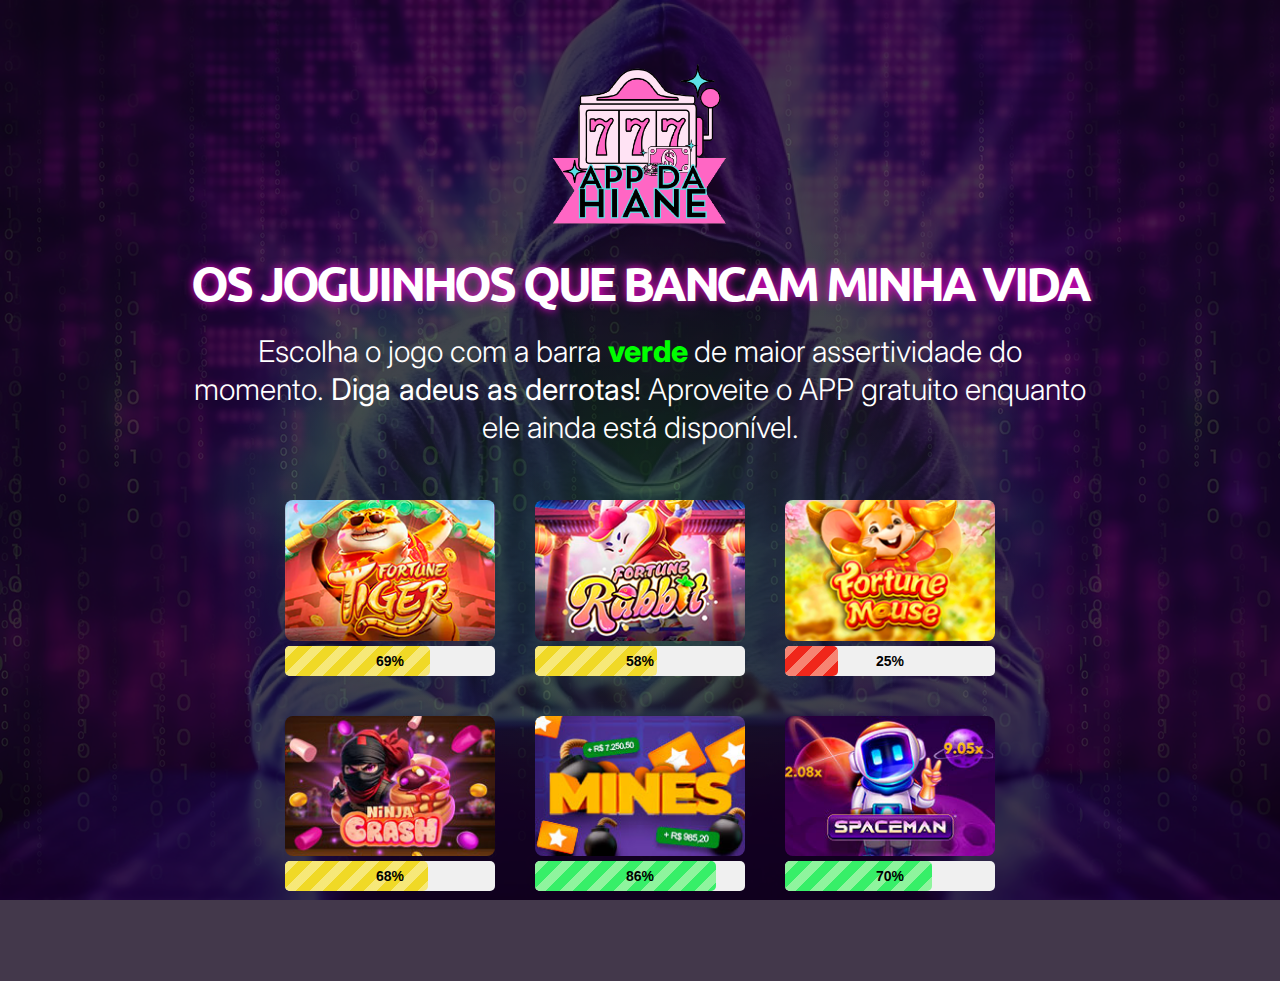
==== commit 424748dc: "Add icons page" ====
--- a/index.html
+++ b/index.html
@@ -3,7 +3,8 @@
 
 <head>
     <meta charset="UTF-8">
-    <title>APP da Hiane</title>
+    <title>APP da Hiane - Home GM</title>
+    <link rel="icon" type="image/png" href="./images/icons/index.png">
     <style>
         #wpadminbar #wp-admin-bar-wccp_free_top_button .ab-icon:before {
             content: "\f160";
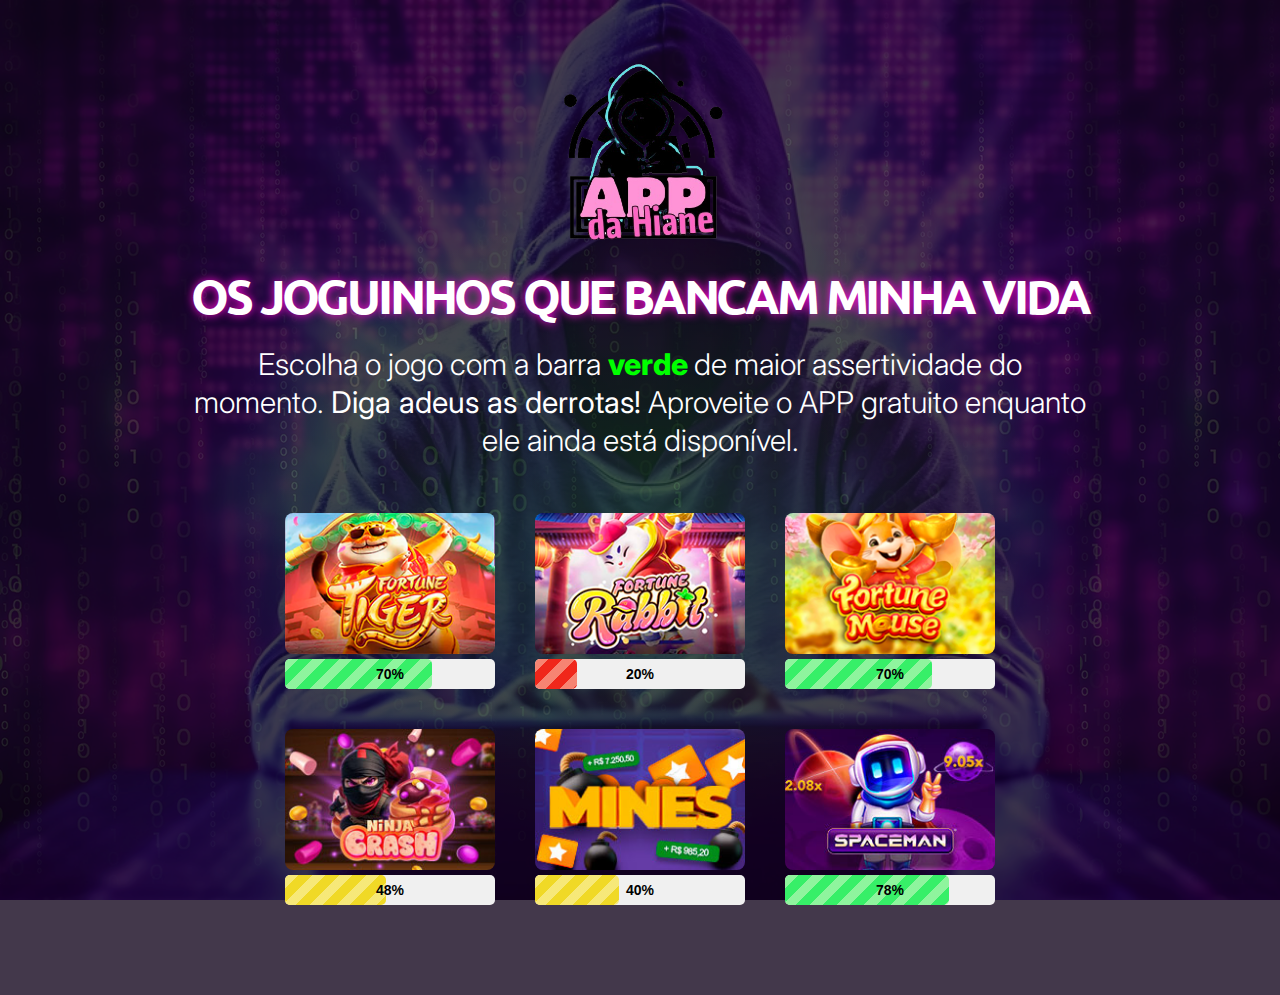
==== commit 27ee044e: "rotas" ====
--- a/index.html
+++ b/index.html
@@ -699,9 +699,9 @@
                                         display: inline-block
                                     }
                                 </style> <img decoding="async" fetchpriority="high" width="1000" height="784"
-                                    src="./images/APPDAHIANE.png" class="attachment-large size-large wp-image-219"
+                                    src="./images/APPDAHIANE2.png" class="attachment-large size-large wp-image-219"
                                     alt=""
-                                    srcset="./images/APPDAHIANE.png 1024w, ./images/APPDAHIANE.png 300w, ./images/APPDAHIANE.png 768w, ./images/APPDAHIANE.png 1536w, ./images/APPDAHIANE.png 2048w"
+                                    srcset="./images/APPDAHIANE2.png 1024w, ./images/APPDAHIANE2.png 300w, ./images/APPDAHIANE2.png 768w, ./images/APPDAHIANE2.png 1536w, ./images/APPDAHIANE2.png 2048w"
                                     sizes="(max-width: 1000px) 100vw, 1000px" />
                             </div>
                         </div>
@@ -794,8 +794,8 @@
                             <div class="e-con-inner">
                                 <a class="elementor-element elementor-element-60b0dea5 e-flex e-con-boxed e-con e-child"
                                     data-id="60b0dea5" data-element_type="container"
-                                    data-settings="{&quot;content_width&quot;:&quot;boxed&quot;}"
-                                    href="./tiger.html" target="_blank">
+                                    data-settings="{&quot;content_width&quot;:&quot;boxed&quot;}" href="./Tiger-Fortune/tiger.html"
+                                    target="_blank">
                                     <div class="e-con-inner">
                                         <div class="elementor-element elementor-element-263eb897 elementor-widget elementor-widget-image"
                                             data-id="263eb897" data-element_type="widget"
@@ -822,8 +822,8 @@
                                 </a>
                                 <a class="elementor-element elementor-element-22d300c4 e-flex e-con-boxed e-con e-child"
                                     data-id="22d300c4" data-element_type="container"
-                                    data-settings="{&quot;content_width&quot;:&quot;boxed&quot;}"
-                                    href="./rabit.html" target="_blank">
+                                    data-settings="{&quot;content_width&quot;:&quot;boxed&quot;}" href="./Rabbit-Fortune/rabbit.html"
+                                    target="_blank">
                                     <div class="e-con-inner">
                                         <div class="elementor-element elementor-element-347c9b32 elementor-widget elementor-widget-image"
                                             data-id="347c9b32" data-element_type="widget"
@@ -850,8 +850,8 @@
                                 </a>
                                 <a class="elementor-element elementor-element-464d36ca e-flex e-con-boxed e-con e-child"
                                     data-id="464d36ca" data-element_type="container"
-                                    data-settings="{&quot;content_width&quot;:&quot;boxed&quot;}"
-                                    href="./mouse.html" target="_blank">
+                                    data-settings="{&quot;content_width&quot;:&quot;boxed&quot;}" href="./Mouse-Fortune/mouse.html"
+                                    target="_blank">
                                     <div class="e-con-inner">
                                         <div class="elementor-element elementor-element-e56dc16 elementor-widget elementor-widget-image"
                                             data-id="e56dc16" data-element_type="widget"
@@ -878,8 +878,8 @@
                                 </a>
                                 <a class="elementor-element elementor-element-541f8e4 e-flex e-con-boxed e-con e-child"
                                     data-id="541f8e4" data-element_type="container"
-                                    data-settings="{&quot;content_width&quot;:&quot;boxed&quot;}"
-                                    href="./ninja.html" target="_blank">
+                                    data-settings="{&quot;content_width&quot;:&quot;boxed&quot;}" href="./Ninja-Fortune/ninja.html"
+                                    target="_blank">
                                     <div class="e-con-inner">
                                         <div class="elementor-element elementor-element-1f29e03 elementor-widget elementor-widget-image"
                                             data-id="1f29e03" data-element_type="widget"
@@ -906,8 +906,8 @@
                                 </a>
                                 <a class="elementor-element elementor-element-4224f5e e-flex e-con-boxed e-con e-child"
                                     data-id="4224f5e" data-element_type="container"
-                                    data-settings="{&quot;content_width&quot;:&quot;boxed&quot;}"
-                                    href="./mines.html" target="_blank">
+                                    data-settings="{&quot;content_width&quot;:&quot;boxed&quot;}" href="./Mines/mines.html"
+                                    target="_blank">
                                     <div class="e-con-inner">
                                         <div class="elementor-element elementor-element-7a0a727 elementor-widget elementor-widget-image"
                                             data-id="7a0a727" data-element_type="widget"
@@ -934,8 +934,8 @@
                                 </a>
                                 <a class="elementor-element elementor-element-3506ff9 e-flex e-con-boxed e-con e-child"
                                     data-id="3506ff9" data-element_type="container"
-                                    data-settings="{&quot;content_width&quot;:&quot;boxed&quot;}"
-                                    href="./space.html" target="_blank">
+                                    data-settings="{&quot;content_width&quot;:&quot;boxed&quot;}" href="./Spaceman/space.html"
+                                    target="_blank">
                                     <div class="e-con-inner">
                                         <div class="elementor-element elementor-element-bb236a4 elementor-widget elementor-widget-image"
                                             data-id="bb236a4" data-element_type="widget"
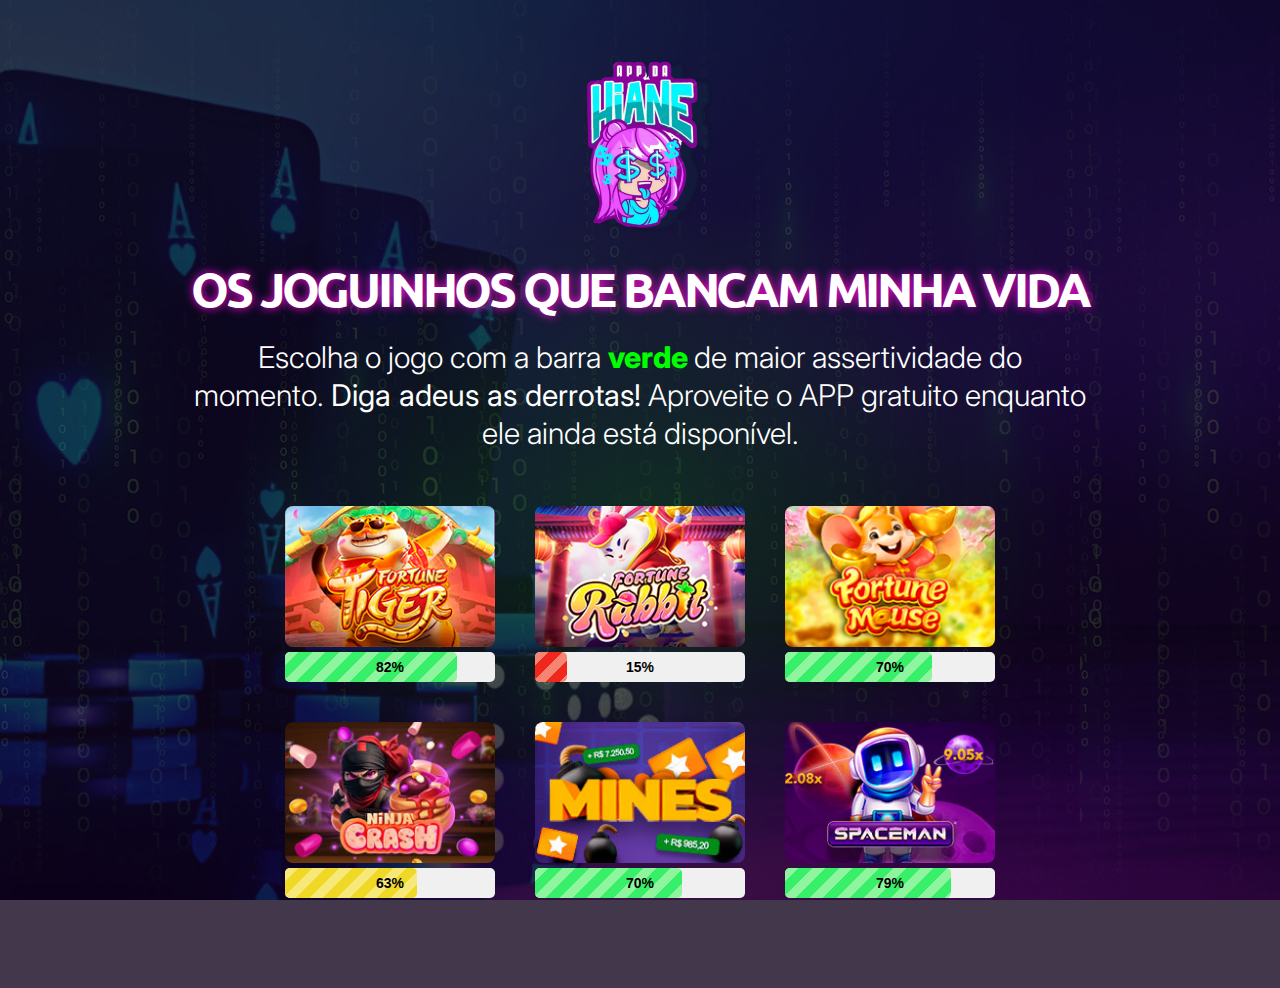
==== commit f92f7ac6: "fix and up" ====
--- a/index.html
+++ b/index.html
@@ -18,7 +18,6 @@
     </style>
     <meta name='robots' content='max-image-preview:large' />
     <script>
-        /*! This file is auto-generated */
         !function (i, n) { var o, s, e; function c(e) { try { var t = { supportTests: e, timestamp: (new Date).valueOf() }; sessionStorage.setItem(o, JSON.stringify(t)) } catch (e) { } } function p(e, t, n) { e.clearRect(0, 0, e.canvas.width, e.canvas.height), e.fillText(t, 0, 0); var t = new Uint32Array(e.getImageData(0, 0, e.canvas.width, e.canvas.height).data), r = (e.clearRect(0, 0, e.canvas.width, e.canvas.height), e.fillText(n, 0, 0), new Uint32Array(e.getImageData(0, 0, e.canvas.width, e.canvas.height).data)); return t.every(function (e, t) { return e === r[t] }) } function u(e, t, n) { switch (t) { case "flag": return n(e, "\ud83c\udff3\ufe0f\u200d\u26a7\ufe0f", "\ud83c\udff3\ufe0f\u200b\u26a7\ufe0f") ? !1 : !n(e, "\ud83c\uddfa\ud83c\uddf3", "\ud83c\uddfa\u200b\ud83c\uddf3") && !n(e, "\ud83c\udff4\udb40\udc67\udb40\udc62\udb40\udc65\udb40\udc6e\udb40\udc67\udb40\udc7f", "\ud83c\udff4\u200b\udb40\udc67\u200b\udb40\udc62\u200b\udb40\udc65\u200b\udb40\udc6e\u200b\udb40\udc67\u200b\udb40\udc7f"); case "emoji": return !n(e, "\ud83e\udef1\ud83c\udffb\u200d\ud83e\udef2\ud83c\udfff", "\ud83e\udef1\ud83c\udffb\u200b\ud83e\udef2\ud83c\udfff") }return !1 } function f(e, t, n) { var r = "undefined" != typeof WorkerGlobalScope && self instanceof WorkerGlobalScope ? new OffscreenCanvas(300, 150) : i.createElement("canvas"), a = r.getContext("2d", { willReadFrequently: !0 }), o = (a.textBaseline = "top", a.font = "600 32px Arial", {}); return e.forEach(function (e) { o[e] = t(a, e, n) }), o } function t(e) { var t = i.createElement("script"); t.src = e, t.defer = !0, i.head.appendChild(t) } "undefined" != typeof Promise && (o = "wpEmojiSettingsSupports", s = ["flag", "emoji"], n.supports = { everything: !0, everythingExceptFlag: !0 }, e = new Promise(function (e) { i.addEventListener("DOMContentLoaded", e, { once: !0 }) }), new Promise(function (t) { var n = function () { try { var e = JSON.parse(sessionStorage.getItem(o)); if ("object" == typeof e && "number" == typeof e.timestamp && (new Date).valueOf() < e.timestamp + 604800 && "object" == typeof e.supportTests) return e.supportTests } catch (e) { } return null }(); if (!n) { if ("undefined" != typeof Worker && "undefined" != typeof OffscreenCanvas && "undefined" != typeof URL && URL.createObjectURL && "undefined" != typeof Blob) try { var e = "postMessage(" + f.toString() + "(" + [JSON.stringify(s), u.toString(), p.toString()].join(",") + "));", r = new Blob([e], { type: "text/javascript" }), a = new Worker(URL.createObjectURL(r), { name: "wpTestEmojiSupports" }); return void (a.onmessage = function (e) { c(n = e.data), a.terminate(), t(n) }) } catch (e) { } c(n = f(s, u, p)) } t(n) }).then(function (e) { for (var t in e) n.supports[t] = e[t], n.supports.everything = n.supports.everything && n.supports[t], "flag" !== t && (n.supports.everythingExceptFlag = n.supports.everythingExceptFlag && n.supports[t]); n.supports.everythingExceptFlag = n.supports.everythingExceptFlag && !n.supports.flag, n.DOMReady = !1, n.readyCallback = function () { n.DOMReady = !0 } }).then(function () { return e }).then(function () { var e; n.supports.everything || (n.readyCallback(), (e = n.source || {}).concatemoji ? t(e.concatemoji) : e.wpemoji && e.twemoji && (t(e.twemoji), t(e.wpemoji))) })) }((window, document), window._wpemojiSettings);
     </script>
     <style>
@@ -434,8 +433,6 @@
         href='https://fonts.googleapis.com/css?family=Roboto%3A100%2C100italic%2C200%2C200italic%2C300%2C300italic%2C400%2C400italic%2C500%2C500italic%2C600%2C600italic%2C700%2C700italic%2C800%2C800italic%2C900%2C900italic%7CRoboto+Slab%3A100%2C100italic%2C200%2C200italic%2C300%2C300italic%2C400%2C400italic%2C500%2C500italic%2C600%2C600italic%2C700%2C700italic%2C800%2C800italic%2C900%2C900italic%7CUbuntu%3A100%2C100italic%2C200%2C200italic%2C300%2C300italic%2C400%2C400italic%2C500%2C500italic%2C600%2C600italic%2C700%2C700italic%2C800%2C800italic%2C900%2C900italic%7CInter%3A100%2C100italic%2C200%2C200italic%2C300%2C300italic%2C400%2C400italic%2C500%2C500italic%2C600%2C600italic%2C700%2C700italic%2C800%2C800italic%2C900%2C900italic&#038;display=swap&#038;ver=6.3.1'
         media='all' />
     <link rel="preconnect" href="https://fonts.gstatic.com/" crossorigin>
-    <script src='./scripts/jquery-core-js.js' id='jquery-core-js'></script>
-    <script src='./scripts/jquery-migrate-js.js' id='jquery-migrate-js'></script>
     <script id="wpcp_disable_selection" type="text/javascript">
         var image_save_msg = 'You are not allowed to save images!';
         var no_menu_msg = 'Context Menu disabled!';
@@ -638,8 +635,8 @@
     </script>
     <style>
         .unselectable {
-            -moz-user-select: none;
-            -webkit-user-select: none;
+            user-select: none;
+            user-select: none;
             cursor: default;
         }
 
@@ -794,8 +791,8 @@
                             <div class="e-con-inner">
                                 <a class="elementor-element elementor-element-60b0dea5 e-flex e-con-boxed e-con e-child"
                                     data-id="60b0dea5" data-element_type="container"
-                                    data-settings="{&quot;content_width&quot;:&quot;boxed&quot;}" href="./Tiger-Fortune/tiger.html"
-                                    target="_blank">
+                                    data-settings="{&quot;content_width&quot;:&quot;boxed&quot;}"
+                                    href="./Tiger-Fortune/tiger.html" target="_blank">
                                     <div class="e-con-inner">
                                         <div class="elementor-element elementor-element-263eb897 elementor-widget elementor-widget-image"
                                             data-id="263eb897" data-element_type="widget"
@@ -822,8 +819,8 @@
                                 </a>
                                 <a class="elementor-element elementor-element-22d300c4 e-flex e-con-boxed e-con e-child"
                                     data-id="22d300c4" data-element_type="container"
-                                    data-settings="{&quot;content_width&quot;:&quot;boxed&quot;}" href="./Rabbit-Fortune/rabbit.html"
-                                    target="_blank">
+                                    data-settings="{&quot;content_width&quot;:&quot;boxed&quot;}"
+                                    href="./Rabbit-Fortune/rabbit.html" target="_blank">
                                     <div class="e-con-inner">
                                         <div class="elementor-element elementor-element-347c9b32 elementor-widget elementor-widget-image"
                                             data-id="347c9b32" data-element_type="widget"
@@ -850,8 +847,8 @@
                                 </a>
                                 <a class="elementor-element elementor-element-464d36ca e-flex e-con-boxed e-con e-child"
                                     data-id="464d36ca" data-element_type="container"
-                                    data-settings="{&quot;content_width&quot;:&quot;boxed&quot;}" href="./Mouse-Fortune/mouse.html"
-                                    target="_blank">
+                                    data-settings="{&quot;content_width&quot;:&quot;boxed&quot;}"
+                                    href="./Mouse-Fortune/mouse.html" target="_blank">
                                     <div class="e-con-inner">
                                         <div class="elementor-element elementor-element-e56dc16 elementor-widget elementor-widget-image"
                                             data-id="e56dc16" data-element_type="widget"
@@ -878,8 +875,8 @@
                                 </a>
                                 <a class="elementor-element elementor-element-541f8e4 e-flex e-con-boxed e-con e-child"
                                     data-id="541f8e4" data-element_type="container"
-                                    data-settings="{&quot;content_width&quot;:&quot;boxed&quot;}" href="./Ninja-Fortune/ninja.html"
-                                    target="_blank">
+                                    data-settings="{&quot;content_width&quot;:&quot;boxed&quot;}"
+                                    href="./Ninja-Fortune/ninja.html" target="_blank">
                                     <div class="e-con-inner">
                                         <div class="elementor-element elementor-element-1f29e03 elementor-widget elementor-widget-image"
                                             data-id="1f29e03" data-element_type="widget"
@@ -906,8 +903,8 @@
                                 </a>
                                 <a class="elementor-element elementor-element-4224f5e e-flex e-con-boxed e-con e-child"
                                     data-id="4224f5e" data-element_type="container"
-                                    data-settings="{&quot;content_width&quot;:&quot;boxed&quot;}" href="./Mines/mines.html"
-                                    target="_blank">
+                                    data-settings="{&quot;content_width&quot;:&quot;boxed&quot;}"
+                                    href="./Mines/mines.html" target="_blank">
                                     <div class="e-con-inner">
                                         <div class="elementor-element elementor-element-7a0a727 elementor-widget elementor-widget-image"
                                             data-id="7a0a727" data-element_type="widget"
@@ -934,8 +931,8 @@
                                 </a>
                                 <a class="elementor-element elementor-element-3506ff9 e-flex e-con-boxed e-con e-child"
                                     data-id="3506ff9" data-element_type="container"
-                                    data-settings="{&quot;content_width&quot;:&quot;boxed&quot;}" href="./Spaceman/space.html"
-                                    target="_blank">
+                                    data-settings="{&quot;content_width&quot;:&quot;boxed&quot;}"
+                                    href="./Spaceman/space.html" target="_blank">
                                     <div class="e-con-inner">
                                         <div class="elementor-element elementor-element-bb236a4 elementor-widget elementor-widget-image"
                                             data-id="bb236a4" data-element_type="widget"
@@ -1062,7 +1059,6 @@
                                         overflow: hidden;
                                     }
 
-
                                     /* INICIO Código para animação */
 
                                     .progress-bar {
@@ -1077,7 +1073,7 @@
                                         animation: barberpole 5s infinite linear;
                                     }
 
-                                    @-webkit-keyframes barberpole {
+                                    @keyframes barberpole {
                                         from {
                                             background-position: 0%;
                                         }
@@ -1298,9 +1294,4 @@
     <script src='./scripts/pro-elements-handlers-js.js' id='pro-elements-handlers-js'></script>
 </body>
 
-</html>
-<!--
-Performance optimized by Redis Object Cache. Learn more: https://wprediscache.com
-
-Recuperados 1404 objetos (295 KB) do Redis usando PhpRedis (v6.0.1).
--->+</html>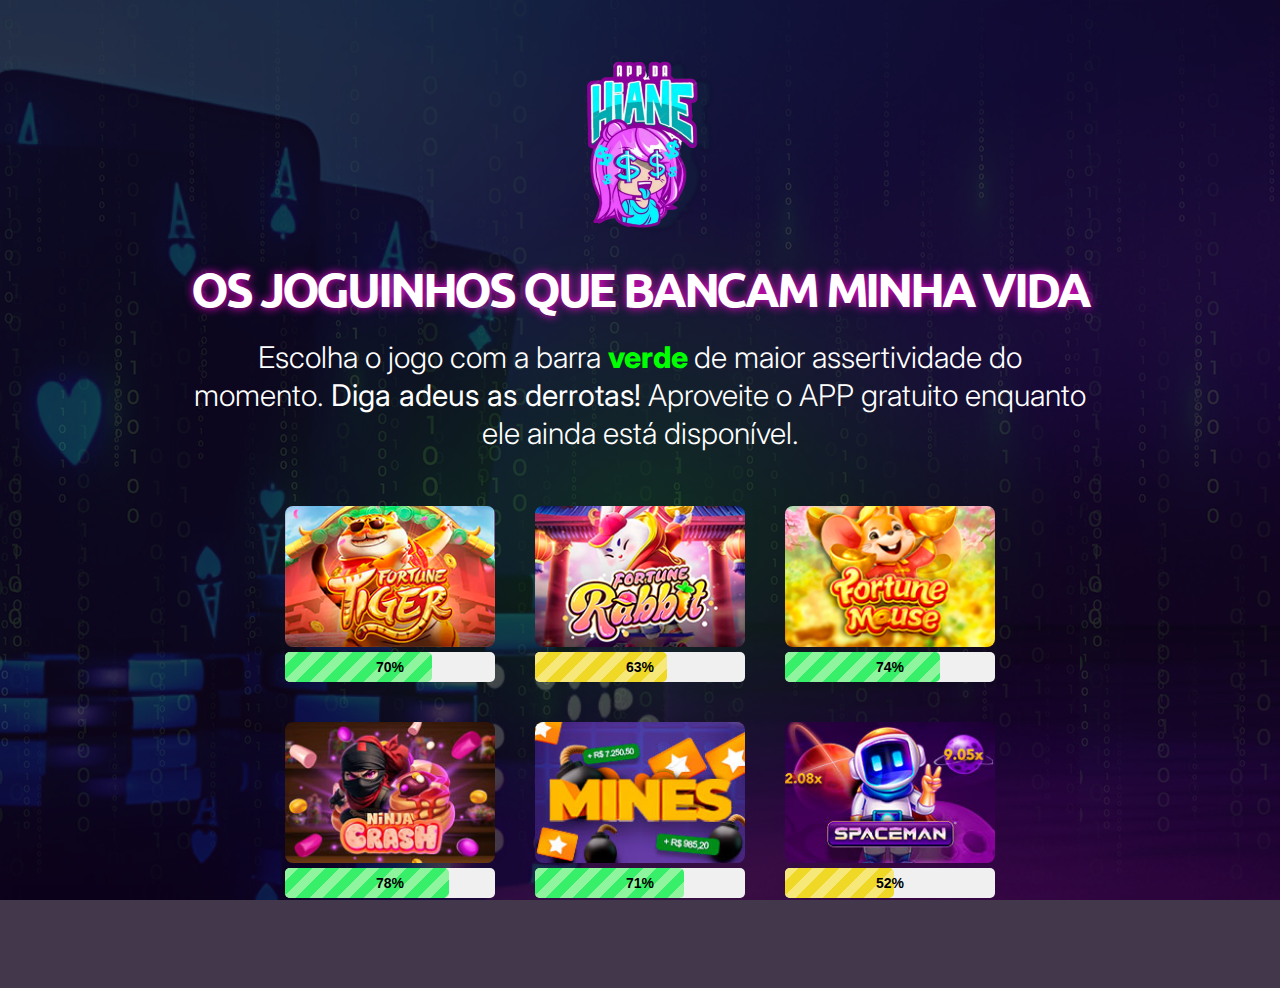
==== commit be676eb7: "Update index.html" ====
--- a/index.html
+++ b/index.html
@@ -1,4 +1,4 @@
-<!DOCTYPE html>
+<!DOCTYPE html> 
 <html lang="pt-BR">
 
 <head>
@@ -1294,4 +1294,4 @@
     <script src='./scripts/pro-elements-handlers-js.js' id='pro-elements-handlers-js'></script>
 </body>
 
-</html>+</html>
